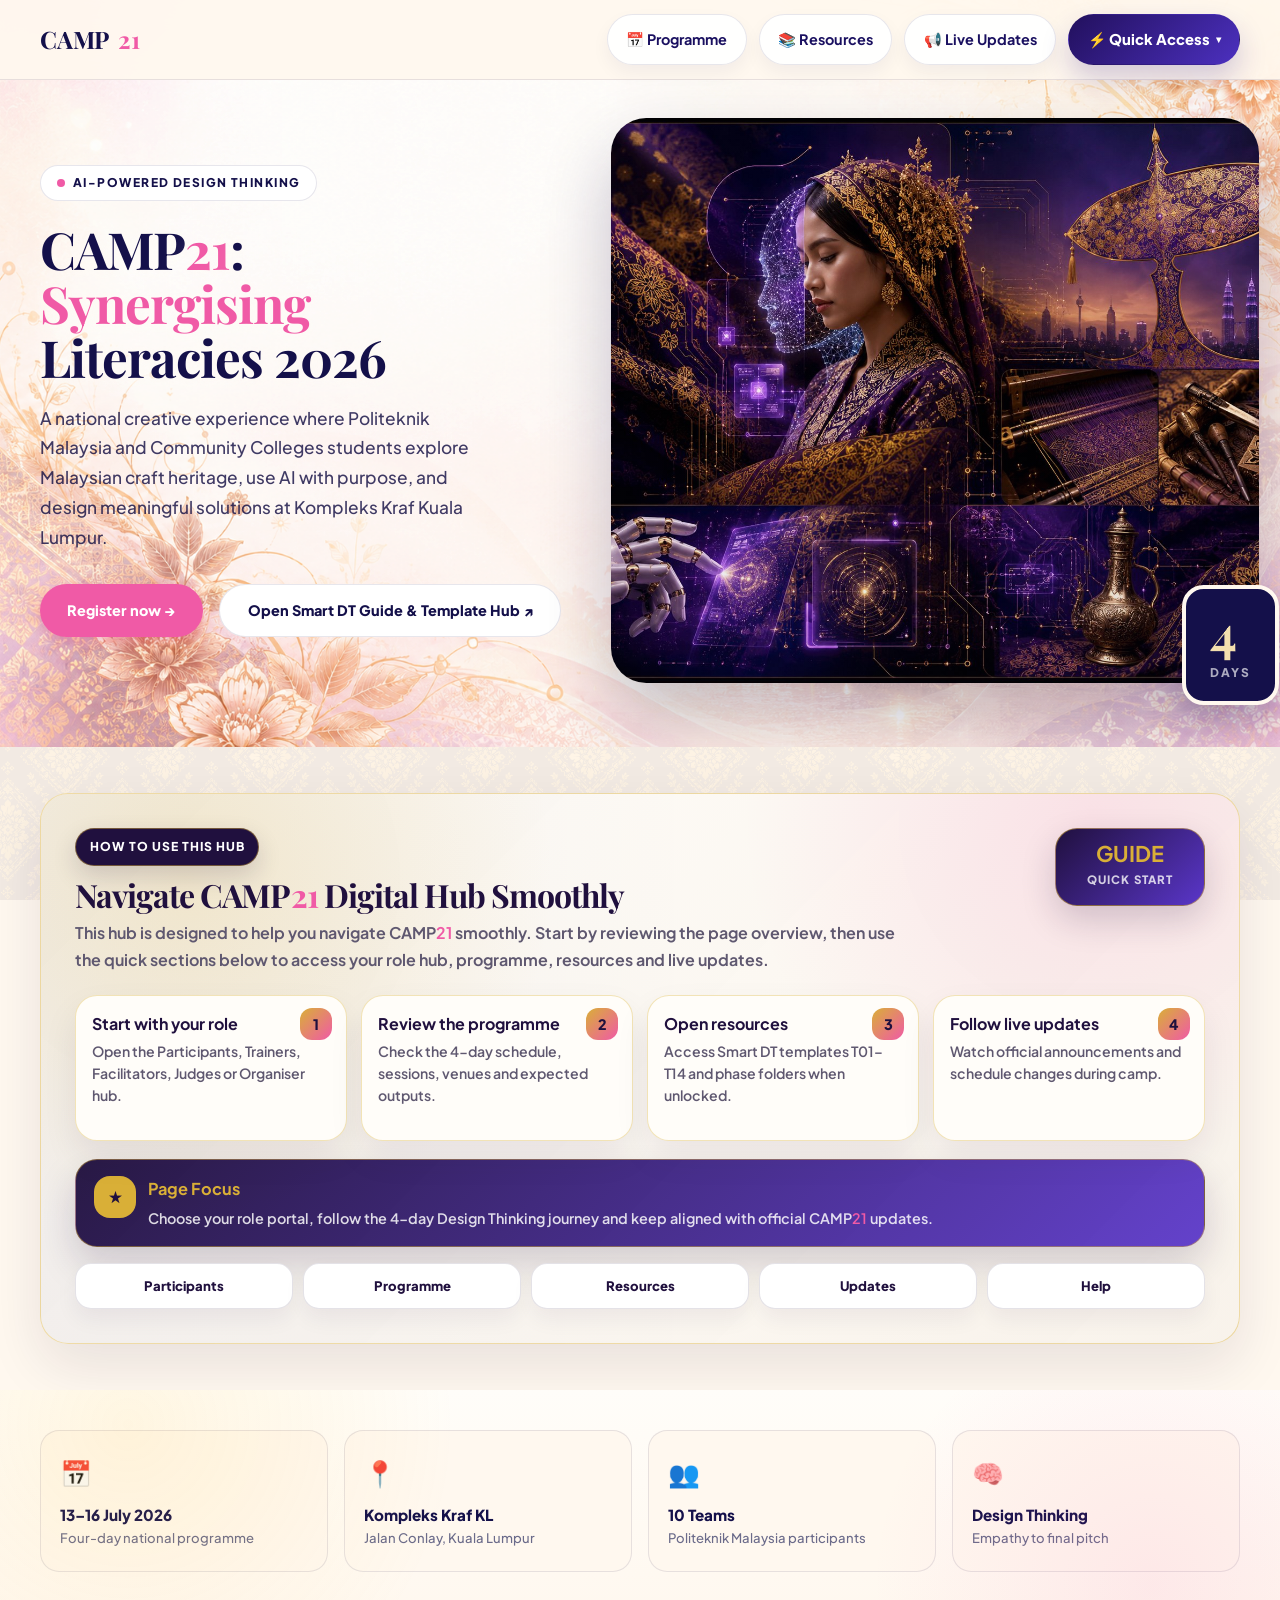
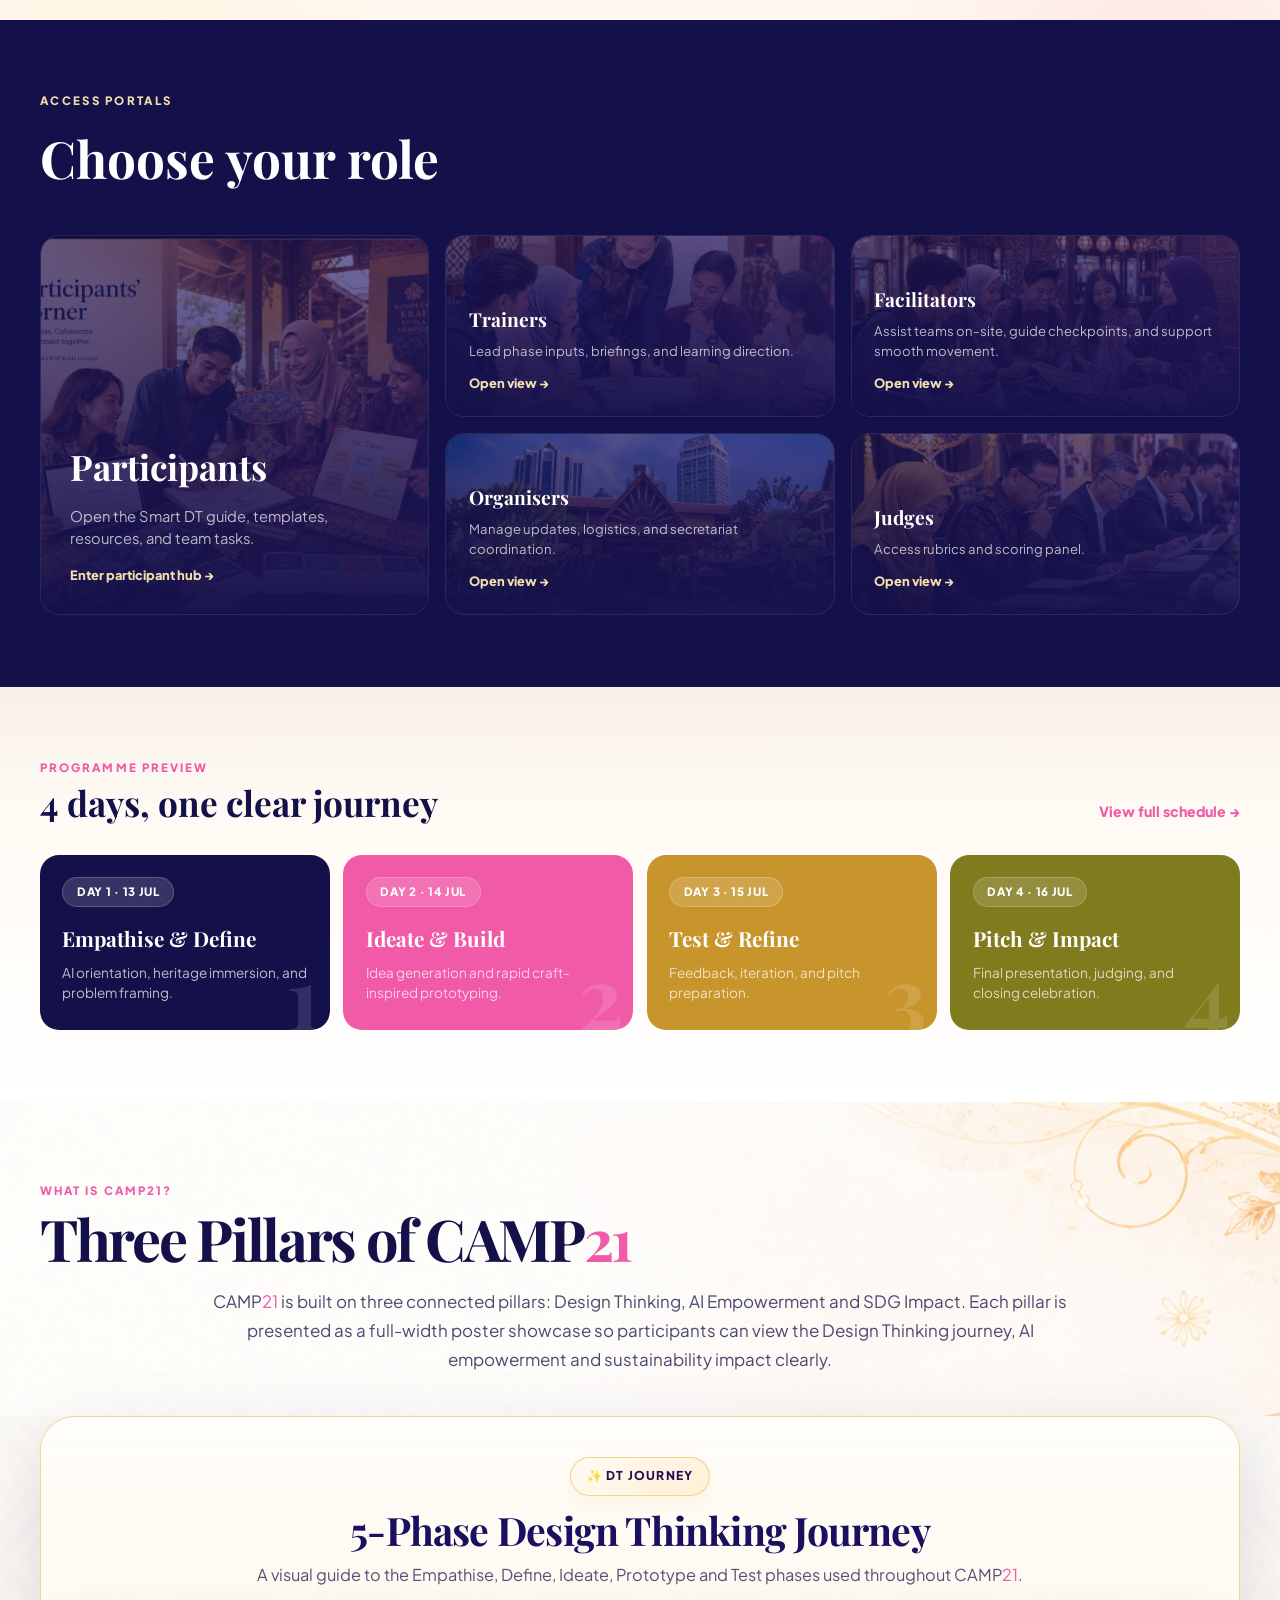
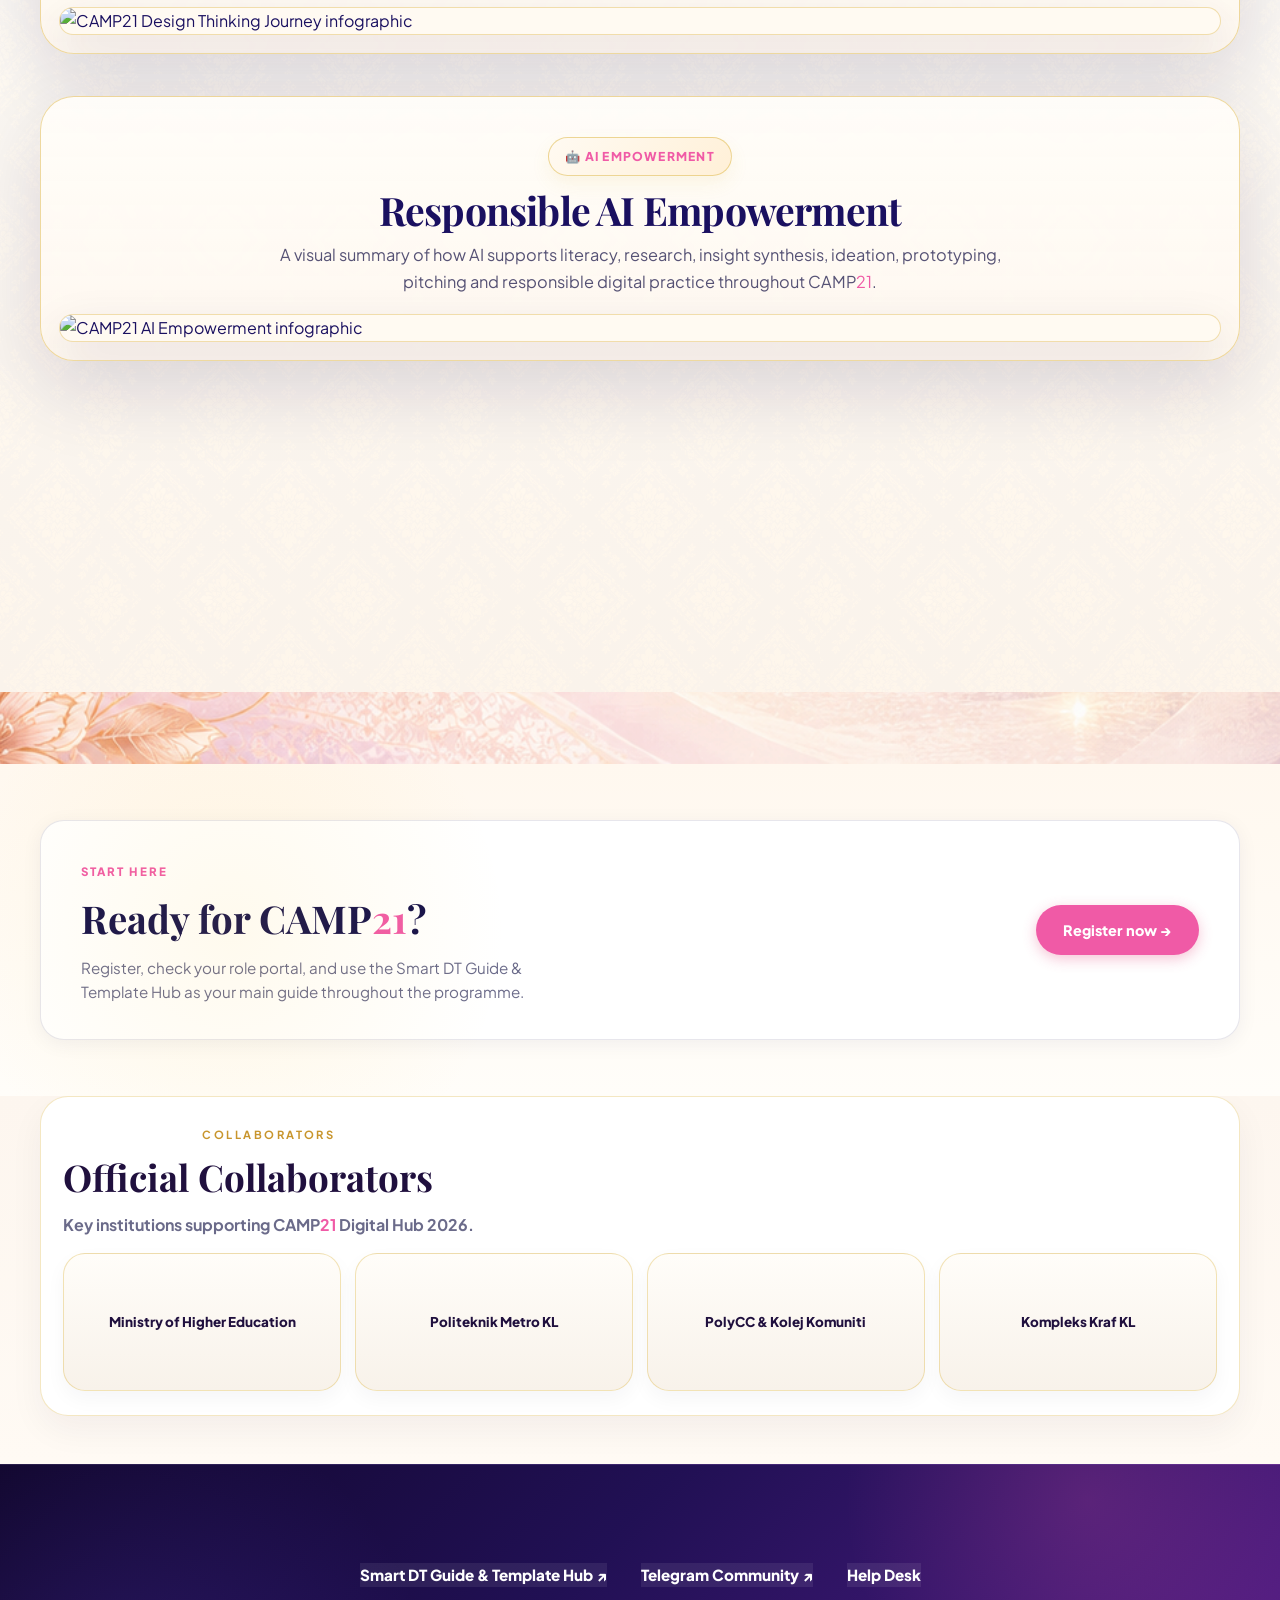
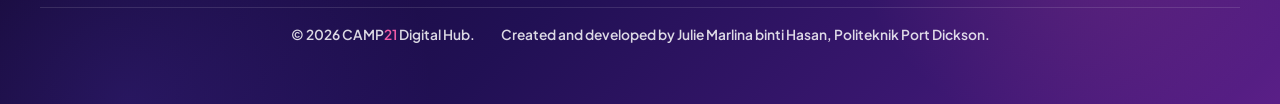
==== index.html @ a57bdff7 "Refine heading type scale sitewide, single Quick Start guide per page, homepage back on Playfair - R" ====
<!DOCTYPE html>
<html lang="en">
<head>
  <meta charset="UTF-8">
  <meta name="viewport" content="width=device-width, initial-scale=1.0">
  <title>CAMP21: Synergising Literacies 2026</title>
  <link rel="preconnect" href="https://fonts.googleapis.com">
  <link rel="preconnect" href="https://fonts.gstatic.com" crossorigin>
  <link href="https://fonts.googleapis.com/css2?family=Playfair+Display:ital,wght@0,600;0,700;1,600&family=Plus+Jakarta+Sans:wght@400;500;700;800;900&display=swap" rel="stylesheet">

  <style>
    :root {
      --navy:   #14104a;
      --rose:   #F05AA6;
      --gold:   #c8952c;
      --cream:  #fff8ef;
      --ink:    #1a1060;
      --muted:  #6b6b8a;
      --border: rgba(20,16,74,0.10);
      --font-sans: 'Plus Jakarta Sans', sans-serif;
      --font-serif: 'Playfair Display', serif;
      --ease: cubic-bezier(0.16,1,0.3,1);
    }
    *, *::before, *::after { box-sizing: border-box; margin: 0; padding: 0; }
    html { scroll-behavior: smooth; }
    body { font-family: var(--font-sans); background: var(--cream); color: var(--ink); line-height: 1.6; overflow-x: hidden; }
    a { text-decoration: none; color: inherit; }
    ul { list-style: none; }
    .wide { width: min(100% - 48px, 1200px); margin-inline: auto; }
    section[id] { scroll-margin-top: 80px; }

    .reveal { opacity: 0; transform: translateY(28px); transition: opacity 0.55s var(--ease), transform 0.55s var(--ease); }
    .reveal.active { opacity: 1; transform: none; }
    @media (prefers-reduced-motion: reduce) { .reveal { opacity: 1; transform: none; } }

    /* ── HEADER ── */
    header {
      position: fixed; inset: 0 0 auto; z-index: 100;
      background: rgba(255,248,239,0.94); backdrop-filter: blur(12px);
      border-bottom: 1px solid var(--border); padding: 0.85rem 0;
    }
    .nav-wrap { display: flex; align-items: center; justify-content: space-between; gap: 1rem; }
    .brand { text-decoration: none; display: flex; align-items: center; gap: 0.55rem; font-family: var(--font-serif); font-weight: 700; font-size: 1.5rem; color: var(--navy); letter-spacing: -0.01em; }
    .brand-icon { width: 46px; height: 46px; border-radius: 50%; object-fit: contain; }
    .brand span { color: var(--rose); }
    .nav-links { display: flex !important; gap: 12px; align-items: center; flex-wrap: wrap; }
    .nav-links a { font-weight: 700; font-size: 0.9rem; color: var(--ink); transition: color 0.25s; }
    .nav-links a:hover { color: var(--rose); }
    .btn-nav { background: var(--rose); color: #fff !important; padding: 0.65rem 1.3rem; border-radius: 999px; font-weight: 900; font-size: 0.88rem; display: inline-flex; align-items: center; gap: 0.3rem; transition: background 0.25s, transform 0.25s; }
    .btn-nav:hover { background: #c4205a; color: #fff !important; transform: translateY(-1px); }
    .menu-btn { display: none; background: none; border: none; cursor: pointer; color: var(--navy); font-size: 1.5rem; }
    .qa-home summary::-webkit-details-marker{display:none}
    .qa-home[open] .qa-h-chev{transform:rotate(180deg)}
    .qa-h-drop a:hover{background:rgba(226,60,116,.06);color:var(--rose)}

    /* ── HERO ── */
    .hero { padding: 8rem 0 4.5rem; position: relative; overflow: hidden; }
    .hero-heritage-bg {
      position: absolute; inset: 0; z-index: 0;
      background-image: url('assets/decors/hero-golden-heritage-bg.png');
      background-size: cover;
      background-position: center;
      opacity: 0.5;
    }
    .hero-bg {
      position: absolute; inset: 0; z-index: 1;
      background: linear-gradient(90deg, rgba(255,248,239,0.97) 0%, rgba(255,248,239,0.90) 50%, rgba(255,248,239,0.70) 100%);
    }
    .hero-grid { display: grid; grid-template-columns: 1fr 1fr; gap: 3.5rem; align-items: center; position: relative; z-index: 1; }
    .hero-badge { display: inline-flex; align-items: center; gap: 0.5rem; background: #fff; border: 1px solid var(--border); border-radius: 999px; padding: 0.45rem 1rem; font-size: 0.75rem; font-weight: 900; letter-spacing: 0.12em; text-transform: uppercase; color: var(--navy); margin-bottom: 1.4rem; }
    .hero-badge-dot { width: 8px; height: 8px; border-radius: 50%; background: var(--rose); flex-shrink: 0; }
    .hero h1 { font-family: var(--font-serif); font-size: clamp(2.8rem, 5.5vw, 5rem); font-weight: 700; line-height: 0.95; letter-spacing: -0.01em; color: var(--navy); margin-bottom: 1.2rem; }
    .hero h1 em { color: var(--rose); font-style: normal; display: block; }
    .hero-desc { font-size: 1.05rem; font-weight: 500; color: var(--muted); max-width: 44ch; margin-bottom: 2rem; line-height: 1.65; }
    .hero-actions { display: flex; flex-wrap: wrap; gap: 0.8rem; }
    .btn-primary { background: var(--rose); color: #fff; padding: 0.85rem 1.7rem; border-radius: 999px; font-weight: 900; font-size: 0.9rem; display: inline-flex; align-items: center; gap: 0.4rem; transition: background 0.25s, box-shadow 0.25s; box-shadow: 0 4px 14px rgba(226,60,116,0.30); }
    .btn-primary:hover { background: #c4205a; }
    .btn-outline { background: #fff; color: var(--navy); border: 1.5px solid var(--border); padding: 0.85rem 1.7rem; border-radius: 999px; font-weight: 800; font-size: 0.9rem; display: inline-flex; align-items: center; gap: 0.4rem; transition: border-color 0.25s; }
    .btn-outline:hover { border-color: var(--navy); }
    .hero-visual { position: relative; }
    .hero-img-wrap { border-radius: 2rem; overflow: hidden; box-shadow: 0 28px 60px rgba(20,16,74,0.18); aspect-ratio: 4/3.2; border: 1px solid rgba(255,255,255,0.5); }
    .hero-img-wrap img { width: 100%; height: 100%; object-fit: cover; display: block; }
    .hero-img-slot { width: 100%; height: 100%; background: linear-gradient(135deg, var(--navy) 0%, #5a36c9 55%, var(--rose) 110%); display: grid; place-items: center; }
    .hero-img-slot span { color: rgba(255,255,255,0.4); font-size: 0.75rem; font-weight: 700; text-align: center; padding: 1rem; }
    .hero-days-badge { position: absolute; right: -1rem; bottom: -1rem; background: var(--navy); color: #fff; border: 4px solid var(--cream); border-radius: 1.2rem; padding: 1rem 1.4rem; box-shadow: 0 8px 24px rgba(20,16,74,0.22); }
    .hero-days-badge strong { font-family: var(--font-serif); font-size: 4.5rem; line-height: 1; color: #f3dfae; display: block; }
    .hero-days-badge small { font-size: 0.75rem; font-weight: 900; letter-spacing: 0.18em; text-transform: uppercase; color: rgba(255,255,255,0.65); }


    /* ── HEADER PILLS / HOME QUICK START / GRADIENT FOOTER ── */
    .nav-pill-holder{display:flex;align-items:center;gap:.75rem;flex-wrap:wrap;justify-content:flex-end}
    .nav-pill-link,.qa-pill-home{display:inline-flex;align-items:center;gap:.45rem;padding:.82rem 1.15rem;border-radius:999px;background:rgba(255,255,255,.96);border:1px solid var(--border);box-shadow:0 8px 18px rgba(20,16,74,.05);font-size:.92rem;font-weight:900;color:var(--navy);transition:.22s ease}
    .nav-pill-link:hover,.qa-pill-home:hover{transform:translateY(-1px);border-color:rgba(79,59,171,.28);box-shadow:0 12px 24px rgba(20,16,74,.08)}
    .qa-pill-home{background:linear-gradient(135deg,#22105d,#4c30bf);color:#fff;border-color:transparent;box-shadow:0 14px 28px rgba(55,38,140,.22)}
    .qa-home[open] .qa-h-chev{transform:rotate(180deg)}
    @media(max-width:980px){.nav-pill-holder{justify-content:flex-start}}

    .home-quickstart{padding:1.1rem 0 3.6rem;background:linear-gradient(180deg,#fffdf9 0%,#fdf6ef 100%);position:relative}
    .home-quickstart::before{content:'';position:absolute;inset:0;background:radial-gradient(circle at 10% 10%,rgba(240,90,166,.08),transparent 26%),radial-gradient(circle at 90% 0%,rgba(217,175,55,.10),transparent 24%);pointer-events:none}
    .quickstart-panel{position:relative;z-index:1;background:linear-gradient(135deg,rgba(255,253,249,.98),rgba(248,242,234,.95));border:1px solid rgba(217,175,55,.34);border-radius:34px;padding:1.7rem 1.7rem 1.5rem;box-shadow:0 18px 40px rgba(32,16,62,.07)}
    .quickstart-head{display:flex;justify-content:space-between;gap:1.4rem;align-items:flex-start;margin-bottom:1.35rem}
    .quickstart-kicker{display:inline-flex;align-items:center;border-radius:999px;background:#20103E;color:#fff;padding:.7rem 1.05rem;font-size:.82rem;font-weight:900;letter-spacing:.08em;text-transform:uppercase;box-shadow:0 10px 22px rgba(32,16,62,.15)}
    .quickstart-head h2{margin:.9rem 0 .55rem;font-family:var(--font-serif);font-size:clamp(2.15rem,4vw,3.2rem);line-height:.95;letter-spacing:-.03em;color:#20103E}
    .quickstart-head p{margin:0;max-width:760px;color:var(--muted);font-size:1rem;line-height:1.65;font-weight:700}
    .quickstart-badge{min-width:170px;border-radius:28px;background:linear-gradient(135deg,#2c1368,#5b3dd9);padding:1rem 1.25rem;color:#fff;box-shadow:0 16px 32px rgba(67,49,173,.20)}
    .quickstart-badge strong{display:block;font-size:1.7rem;line-height:1;color:#f3c940;font-weight:900}
    .quickstart-badge span{display:block;margin-top:.35rem;font-size:.86rem;font-weight:900;letter-spacing:.08em;text-transform:uppercase;color:rgba(255,255,255,.9)}
    .quickstart-grid{display:grid;grid-template-columns:repeat(4,minmax(0,1fr));gap:16px;margin-top:.6rem}
    .quickstart-card{position:relative;background:#fff;border:1px solid rgba(217,175,55,.35);border-radius:24px;padding:1.2rem 1.15rem 1.15rem;min-height:160px;box-shadow:0 10px 22px rgba(32,16,62,.05)}
    .quickstart-card h3{margin:0 0 .55rem;font-size:1rem;font-weight:900;color:#20103E;padding-right:46px}
    .quickstart-card p{margin:0;color:#6f6780;font-size:.96rem;font-weight:700;line-height:1.6}
    .quickstart-num{position:absolute;right:16px;top:14px;width:38px;height:38px;border-radius:14px;display:grid;place-items:center;background:linear-gradient(135deg,#E7BC46,#F05AA6);color:#20103E;font-size:1.08rem;font-weight:900}
    .quickstart-focus{margin-top:16px;border-radius:28px;background:linear-gradient(90deg,#291257 0%,#4a2db2 55%,#6a47e8 100%);padding:1.1rem 1.25rem;display:flex;align-items:center;gap:14px;color:#fff;box-shadow:0 16px 34px rgba(53,37,143,.18)}
    .quickstart-focus-icon{width:48px;height:48px;border-radius:16px;display:grid;place-items:center;background:#E4B93E;color:#20103E;font-size:1.35rem;flex-shrink:0}
    .quickstart-focus h3{margin:0 0 .2rem;color:#ffd765;font-size:1.02rem;font-weight:900}
    .quickstart-focus p{margin:0;color:rgba(255,255,255,.94);font-size:1rem;font-weight:800;line-height:1.5}
    .collab-section{padding:0 0 3rem;background:linear-gradient(180deg,#fdf6ef 0%,#fffaf4 100%)}
    .collab-wrap{border:1px solid rgba(217,175,55,.30);border-radius:28px;background:#fff;box-shadow:0 14px 34px rgba(32,16,62,.05);padding:1.5rem 1.4rem}
    .collab-head{display:flex;align-items:flex-end;justify-content:space-between;gap:1rem;flex-wrap:wrap;margin-bottom:1rem}
    .collab-head h2{margin:0;font-family:var(--font-serif);font-size:clamp(1.6rem,3vw,2.3rem);color:#20103E}
    .collab-head p{margin:.3rem 0 0;color:var(--muted);font-weight:700}
    .collab-grid{display:grid;grid-template-columns:repeat(4,minmax(0,1fr));gap:14px}
    .collab-card{display:flex;flex-direction:column;align-items:center;justify-content:center;text-align:center;min-height:138px;border-radius:22px;background:linear-gradient(180deg,#fffdf9,#f8f2ea);border:1px solid rgba(217,175,55,.34);padding:1rem;box-shadow:0 8px 20px rgba(32,16,62,.04)}
    .collab-card img{max-width:120px;max-height:48px;width:auto;height:auto;object-fit:contain;margin-bottom:.7rem}
    .collab-card span{font-size:.84rem;font-weight:800;color:#20103E;line-height:1.35}
    .camp-footer{position:relative;overflow:hidden;background:linear-gradient(135deg,#11072d 0%,#211054 45%,#3a1770 75%,#5a1f87 100%) !important;color:#fff !important}
    .camp-footer::before{content:'';position:absolute;inset:0;background:radial-gradient(circle at 85% 15%,rgba(240,90,166,.18),transparent 22%),radial-gradient(circle at 10% 100%,rgba(106,71,232,.18),transparent 26%);pointer-events:none}
    .camp-footer .footer-grid,.camp-footer .footer-bottom,.camp-footer .footer-inner,.camp-footer .footer-shell,.camp-footer .footer-min-bottom{position:relative;z-index:1}
    .camp-footer .footer-brand-line{color:#fff}
    .camp-footer .footer-brand-line span,.camp-footer .footer-brand span{color:#F05AA6 !important}
    .camp-footer .footer-brand-block p,.camp-footer .footer-col p,.camp-footer .footer-col a,.camp-footer .footer-min-bottom,.camp-footer .footer-min-bottom span{color:rgba(255,255,255,.84) !important}
    .camp-footer .footer-col h4{color:#f2cb57 !important}
    .camp-footer .footer-min-links a{background:rgba(255,255,255,.08);color:#fff;border-color:rgba(255,255,255,.14);box-shadow:none}
    .camp-footer .footer-min-links a:hover{background:rgba(255,255,255,.14);border-color:rgba(240,90,166,.42);color:#fff}
    @media(max-width:1100px){.quickstart-grid{grid-template-columns:repeat(2,minmax(0,1fr))}.collab-grid{grid-template-columns:repeat(2,minmax(0,1fr))}}
    @media(max-width:760px){.quickstart-head{flex-direction:column}.quickstart-badge{width:100%;max-width:220px}.quickstart-focus{align-items:flex-start}.quickstart-focus-icon{margin-top:2px}}
    @media(max-width:560px){.quickstart-grid,.collab-grid{grid-template-columns:1fr}.quickstart-panel{padding:1.25rem}.quickstart-focus{flex-direction:column;align-items:flex-start}}

    /* ── QUICK FACTS ── */
    .quick-facts { padding: 2.5rem 0 3rem; background: #fff; }
    .facts-grid { display: grid; grid-template-columns: repeat(4, 1fr); gap: 1rem; }
    .fact-card { background: var(--cream); border: 1px solid var(--border); border-radius: 1.2rem; padding: 1.4rem 1.2rem; display: flex; flex-direction: column; gap: 0.2rem; }
    .fact-icon { font-size: 1.6rem; margin-bottom: 0.5rem; }
    .fact-label { font-weight: 800; font-size: 0.95rem; color: var(--navy); line-height: 1.25; }
    .fact-sub { font-size: 0.82rem; color: var(--muted); font-weight: 500; }

    /* ── PORTALS ── */
    .portals { padding: 4.5rem 0; background: var(--navy); position: relative; overflow: hidden; }
    .portals-eyebrow { font-size: 0.72rem; font-weight: 900; letter-spacing: 0.2em; text-transform: uppercase; color: #f3dfae; margin-bottom: 0.5rem; }
    .portals-title { font-family: var(--font-serif); font-size: clamp(2rem, 4vw, 3.2rem); font-weight: 700; color: #fff; margin-bottom: 2.2rem; }
    .portals-grid { display: grid; grid-template-columns: 1fr 1fr 1fr; grid-template-rows: 1fr 1fr; gap: 1rem; }
    .portal-featured { grid-row: 1 / 3; position: relative; border-radius: 1.2rem; overflow: hidden; border: 1px solid rgba(255,255,255,0.1); min-height: 380px; display: flex; flex-direction: column; justify-content: flex-end; transition: transform 0.3s var(--ease); }
    .portal-featured:hover { transform: translateY(-4px); }
    .portal-card { position: relative; border-radius: 1.2rem; overflow: hidden; border: 1px solid rgba(255,255,255,0.1); min-height: 175px; display: flex; flex-direction: column; justify-content: flex-end; transition: transform 0.3s var(--ease); }
    .portal-card:hover { transform: translateY(-3px); }
    .portal-bg { position: absolute; inset: 0; background: linear-gradient(135deg, #1a1060 0%, #3b2a8a 100%); }
    .portal-bg img { position: absolute; inset: 0; width: 100%; height: 100%; object-fit: cover; opacity: 0.4; }
    .portal-overlay { position: absolute; inset: 0; background: linear-gradient(to top, rgba(20,16,74,0.95) 0%, rgba(20,16,74,0.6) 50%, rgba(20,16,74,0.2) 100%); }
    .portal-featured .portal-overlay { background: linear-gradient(to top, rgba(20,16,74,0.95) 0%, rgba(20,16,74,0.35) 60%, rgba(20,16,74,0.1) 100%); }
    .portal-body { position: relative; z-index: 2; padding: 1.4rem; }
    .portal-featured .portal-body { padding: 1.8rem; }
    .portal-title { font-family: var(--font-serif); font-size: 1.5rem; font-weight: 700; color: #fff; margin-bottom: 0.4rem; }
    .portal-featured .portal-title { font-size: 2.2rem; margin-bottom: 0.6rem; }
    .portal-desc { font-size: 0.82rem; color: rgba(255,255,255,0.7); line-height: 1.5; margin-bottom: 0.8rem; }
    .portal-featured .portal-desc { font-size: 0.92rem; margin-bottom: 1rem; }
    .portal-cta { font-size: 0.8rem; font-weight: 900; color: #f3dfae; }

    /* ── PROGRAMME ── */
    .programme { padding: 4.5rem 0; background: linear-gradient(to bottom, var(--cream), #fff); }
    .section-header { display: flex; align-items: flex-end; justify-content: space-between; gap: 1rem; margin-bottom: 2rem; flex-wrap: wrap; }
    .section-eyebrow { font-size: 0.72rem; font-weight: 900; letter-spacing: 0.18em; text-transform: uppercase; color: var(--rose); margin-bottom: 0.4rem; }
    .section-title { font-family: var(--font-serif); font-size: clamp(2rem, 4vw, 3rem); font-weight: 700; color: var(--navy); }
    .section-link { font-weight: 900; font-size: 0.88rem; color: var(--rose); white-space: nowrap; display: inline-flex; align-items: center; gap: 0.3rem; transition: opacity 0.2s; }
    .section-link:hover { opacity: 0.7; }
    .days-grid { display: grid; grid-template-columns: repeat(4,1fr); gap: 0.85rem; }
    .day-card { border-radius: 1.2rem; padding: 1.4rem; min-height: 175px; position: relative; overflow: hidden; color: #fff; display: flex; flex-direction: column; }
    .day-card .day-num-bg { position: absolute; right: 0.6rem; bottom: -0.1em; font-family: var(--font-serif); font-size: 5.5rem; font-weight: 700; color: rgba(255,255,255,0.13); line-height: 1; pointer-events: none; user-select: none; }
    .day-badge-pill { display: inline-flex; background: rgba(255,255,255,0.15); border: 1px solid rgba(255,255,255,0.2); border-radius: 999px; padding: 0.3rem 0.85rem; font-size: 0.72rem; font-weight: 900; letter-spacing: 0.06em; text-transform: uppercase; margin-bottom: 0.9rem; align-self: flex-start; }
    .day-card h3 { font-family: var(--font-serif); font-size: 1.3rem; font-weight: 700; margin-bottom: 0.5rem; position: relative; z-index: 1; }
    .day-card p { font-size: 0.85rem; color: rgba(255,255,255,0.72); line-height: 1.5; position: relative; z-index: 1; }
    .dc-1 { background: var(--navy); }
    .dc-2 { background: var(--rose); }
    .dc-3 { background: var(--gold); }
    .dc-4 { background: #807b1d; }

    /* ── FRAMEWORK ── */
    .framework { padding: 4rem 0 1.5rem; background: #fff; }
    .fw-grid { display: grid; grid-template-columns: repeat(3,1fr); gap: 1.2rem; }
    .fw-card { background: var(--cream); border: 1px solid var(--border); border-radius: 1.2rem; padding: 2rem 1.8rem; position: relative; overflow: hidden; transition: transform 0.3s var(--ease), box-shadow 0.3s; }
    .fw-card::before { content: ""; position: absolute; top: 0; left: 0; right: 0; height: 4px; background: var(--accent, var(--navy)); }
    .fw-card:hover { transform: translateY(-5px); box-shadow: 0 18px 40px rgba(20,16,74,0.10); }
    .fw-icon { font-size: 1.8rem; margin-bottom: 1rem; }
    .fw-card h3 { font-family: var(--font-serif); font-size: 1.4rem; font-weight: 700; color: var(--navy); margin-bottom: 0.6rem; }
    .fw-card p { font-size: 0.94rem; color: var(--muted); line-height: 1.6; }
    .fw-tags { display: flex; gap: 0.4rem; flex-wrap: wrap; margin-top: 0.9rem; }
    .fw-tag { font-size: 0.7rem; font-weight: 800; letter-spacing: 0.04em; color: var(--accent, var(--navy)); background: rgba(20,16,74,0.08); padding: 0.28rem 0.65rem; border-radius: 999px; }

    /* ── CTA STRIP ── */
    .cta-strip { padding: 3.5rem 0; background: var(--cream); }
    .cta-box { background: #fff; border: 1px solid var(--border); border-radius: 1.5rem; padding: 2.2rem 2.5rem; display: flex; align-items: center; justify-content: space-between; gap: 2rem; flex-wrap: wrap; box-shadow: 0 4px 20px rgba(20,16,74,0.06); }
    .cta-box-left .cta-eyebrow { font-size: 0.72rem; font-weight: 900; letter-spacing: 0.18em; text-transform: uppercase; color: var(--rose); margin-bottom: 0.4rem; }
    .cta-box-left h2 { font-family: var(--font-serif); font-size: clamp(1.8rem, 3vw, 2.4rem); font-weight: 700; color: var(--navy); }
    .cta-box-left p { color: var(--muted); font-size: 0.95rem; margin-top: 0.4rem; max-width: 46ch; }

    /* ── LOGOS ── */
    .logos { padding: 4rem 0; background: var(--navy); }
    .logos-eyebrow { text-align: center; font-size: 0.7rem; font-weight: 900; letter-spacing: 0.22em; text-transform: uppercase; color: rgba(255,255,255,0.45); margin-bottom: 2.5rem; }
    .logos-grid { display: grid; grid-template-columns: repeat(4,1fr); gap: 1.2rem; }
    .logo-tile { background: #fff; border-radius: 1rem; padding: 1.2rem; display: flex; flex-direction: column; align-items: center; gap: 0.8rem; aspect-ratio: 1/1; justify-content: center; max-width: 170px; margin: 0 auto; }
    .logo-tile img { max-height: 80%; max-width: 88%; width: 100%; height: auto; object-fit: contain; }
    .logo-tile span { font-size: 0.72rem; font-weight: 700; color: rgba(255,255,255,0.55); text-align: center; line-height: 1.35; }
    .logo-label { font-size: 0.72rem; font-weight: 600; color: rgba(255,255,255,0.6); text-align: center; line-height: 1.35; margin: 0.5rem auto 0; max-width: 170px; width: 100%; display: block; }

    /* ── 3 PILLARS ── */
    .pillars-section { padding: 0 0 1rem; max-width: 100%; }
    .pillars-grid { display: grid; grid-template-columns: repeat(3,1fr); gap: 1.25rem; align-items: start; }
    @media (max-width: 768px) { .pillars-grid { grid-template-columns: 1fr; } }
    /* Per-card solid colors */
    .pillar-card { border-radius: 20px; padding: 1.8rem 1.6rem; display: flex; flex-direction: column; gap: 0; }
    .pillar-card-dt  { background: var(--navy); }
    .pillar-card-ai  { background: var(--rose); }
    .pillar-card-sdg { background: var(--gold); }
    .pillar-tag { display: inline-block; font-size: 11px; font-weight: 800; letter-spacing: 0.1em; text-transform: uppercase; margin-bottom: 0.9rem; background: rgba(255,255,255,0.18); color: #fff !important; padding: 0.35rem 1rem; border-radius: 999px; border: 1px solid rgba(255,255,255,0.25); }
    .pillar-title { font-family: var(--font-serif); font-size: 20px; font-weight: 600; color: #fff; margin: 0 0 0.5rem; line-height: 1.3; }
    .pillar-desc { font-size: 13px; color: rgba(255,255,255,0.65); line-height: 1.75; margin: 0 0 1.25rem; }
    /* DT flow */
    .dt-flow { display: flex; flex-direction: column; gap: 0; }
    .dt-phase { display: flex; align-items: flex-start; gap: 10px; }
    .dt-dot { width: 30px; height: 30px; border-radius: 50%; background: rgba(255,255,255,0.12); display: flex; align-items: center; justify-content: center; font-size: 10px; font-weight: 700; flex-shrink: 0; color: #fff; border: 1px solid rgba(255,255,255,0.2); }
    .dt-info { display: flex; flex-direction: column; padding-top: 4px; padding-bottom: 2px; }
    .dt-phase-name { font-size: 12.5px; font-weight: 700; line-height: 1.2; color: #fff; }
    .dt-phase-sub { font-size: 11px; color: rgba(255,255,255,0.5); margin-top: 2px; line-height: 1.4; }
    .dt-arrow { font-size: 11px; color: rgba(255,255,255,0.25); margin-left: 13px; line-height: 1; padding: 2px 0; }
    /* AI chips */
    .ai-chips { display: flex; flex-direction: column; gap: 6px; margin-bottom: 0.85rem; }
    .ai-chip { background: rgba(255,255,255,0.08); border: 1px solid rgba(255,255,255,0.14); border-radius: 10px; padding: 8px 12px; display: flex; flex-direction: column; gap: 2px; }
    .ai-chip-day { font-size: 10px; font-weight: 800; text-transform: uppercase; letter-spacing: 0.1em; color: #f3dfae; }
    .ai-chip-label { font-size: 12px; font-weight: 700; color: #fff; }
    .ai-chip-sub { font-size: 11px; color: rgba(255,255,255,0.5); line-height: 1.4; }
    /* SDG 2-column grid */
    .sdg-rows { display: grid; grid-template-columns: 1fr 1fr; gap: 7px; }
    .sdg-row { display: flex; align-items: center; gap: 8px; background: rgba(255,255,255,0.12); border: 1px solid rgba(255,255,255,0.18); border-radius: 10px; padding: 7px 9px; }
    .sdg-badge { width: 36px; height: 36px; border-radius: 6px; display: flex; align-items: center; justify-content: center; flex-shrink: 0; }
    .sdg-badge-num { font-size: 14px; font-weight: 900; color: #fff; line-height: 1; }
    .sdg-row-text { display: flex; flex-direction: column; gap: 1px; min-width: 0; }
    .sdg-row-emoji { font-size: 12px; line-height: 1; }
    .sdg-row-name { font-size: 11px; font-weight: 700; color: #fff; line-height: 1.2; white-space: nowrap; overflow: hidden; text-overflow: ellipsis; }
    .sdg-row-sub { font-size: 10px; color: rgba(255,255,255,0.55); white-space: nowrap; overflow: hidden; text-overflow: ellipsis; }

    /* ── FOOTER ── */
    footer { background: var(--navy); color: #fff; padding: 3.5rem 0 2rem; border-top: 1px solid rgba(255,255,255,0.08); }
    .footer-grid { display: grid; grid-template-columns: 1.5fr 1fr 1fr 1.2fr; gap: 2.4rem; margin-bottom: 2.8rem; }
    .footer-brand .brand { text-decoration: none; display: flex; align-items: center; gap: 0.5rem; font-family: var(--font-serif); font-size: 1.5rem; font-weight: 700; color: #fff; margin-bottom: 0.8rem; }
    .footer-brand .brand span { color: var(--rose); }
    .footer-brand p { color: rgba(255,248,239,0.6); font-size: 0.9rem; line-height: 1.55; max-width: 240px; }
    .footer-col h4 { color: var(--gold); font-size: 0.75rem; font-weight: 900; letter-spacing: 0.16em; text-transform: uppercase; margin-bottom: 1.1rem; }
    .footer-col ul { display: flex; flex-direction: column; gap: 0.6rem; }
    .footer-col a, .footer-col p { color: rgba(255,248,239,0.65); font-size: 0.9rem; transition: color 0.2s; }
    .footer-col a:hover { color: var(--rose); }
    .footer-bottom { border-top: 1px solid rgba(255,255,255,0.1); padding-top: 1.5rem; display: flex; justify-content: space-between; align-items: center; gap: 1rem; flex-wrap: wrap; }
    .footer-bottom .copy { color: rgba(255,248,239,0.4); font-size: 0.82rem; }
    .footer-bottom .dates { color: rgba(179,157,219,0.9); font-weight: 700; font-size: 0.82rem; }

    /* ── RESPONSIVE ── */
    @media (max-width: 1024px) {
      .hero-grid { grid-template-columns: 1fr; }
      .facts-grid { grid-template-columns: repeat(2,1fr); }
      .portals-grid { grid-template-columns: 1fr 1fr; }
      .portal-featured { grid-row: auto; }
      .days-grid { grid-template-columns: repeat(2,1fr); }
      .fw-grid { grid-template-columns: 1fr; }
      .logos-grid { grid-template-columns: repeat(2,1fr); }
      .footer-grid { grid-template-columns: repeat(2,1fr); }
    }
    @media (max-width: 768px) {
      .nav-links { display: flex; flex-wrap: wrap; }
      .menu-btn { display: none; }
      .qa-home{width:100%}.qa-h-drop{left:0!important;right:0!important;min-width:auto!important}
      .hero { padding: 6.5rem 0 3rem; }
      .portals-grid { grid-template-columns: 1fr; }
      .days-grid { grid-template-columns: 1fr; }
      .cta-box { flex-direction: column; align-items: flex-start; }
      .logos-grid { grid-template-columns: repeat(2,1fr); }
      .footer-grid { grid-template-columns: 1fr; }
      .footer-bottom { flex-direction: column; align-items: flex-start; }
    }
  
/* Heritage Decor */
body::before{content:'';position:fixed;inset:0;z-index:-1;background:url('assets/decors/songket-pattern.png') repeat center/400px;opacity:.025;pointer-events:none}

@media(max-width:768px){body::before{background-size:250px}}
  

/* === CAMP21 VISUAL REFRESH: stronger hero visibility + cleaner section styling === */
.gold-divider{display:none !important}
.hero{position:relative;overflow:hidden}
.hero::after{display:none !important}
.quick-facts{position:relative;background:linear-gradient(180deg,#fffdf9 0%,#fff8ef 100%)!important}
.quick-facts::before{content:'';position:absolute;inset:0;background:radial-gradient(circle at 10% 15%,rgba(255,200,61,.12),transparent 28%),radial-gradient(circle at 90% 85%,rgba(240,90,166,.10),transparent 24%);pointer-events:none}
.programme{position:relative;background:linear-gradient(180deg,#fff8ef 0%,#ffffff 100%)!important}
.programme::before{content:'';position:absolute;inset:0;background:linear-gradient(180deg,rgba(20,16,74,.03),transparent 32%);pointer-events:none}
.framework{position:relative;background:linear-gradient(180deg,#ffffff 0%,#fff8ef 100%)!important}
.framework::before{content:'';position:absolute;inset:0;background:radial-gradient(circle at 82% 10%,rgba(33,212,194,.10),transparent 24%);pointer-events:none}
.cta-strip{position:relative;background:linear-gradient(180deg,#fff8ef 0%,#fffdf9 100%)!important}
.cta-strip::before{content:'';position:absolute;inset:0;background:radial-gradient(circle at 18% 50%,rgba(255,200,61,.09),transparent 26%);pointer-events:none}
.pillars-section{position:relative;padding-top:3rem!important;padding-bottom:3rem!important;background:linear-gradient(180deg,#fffdf9 0%,#fff8ef 100%)!important}
.pillars-section::before{content:'';position:absolute;inset:0;background:url('assets/decors/songket-pattern.png') center/360px repeat;opacity:.018;pointer-events:none}
.logos{position:relative;background:linear-gradient(180deg,#14104a 0%,#201058 100%)!important}
.logos::before{content:'';position:absolute;inset:0;background:radial-gradient(circle at 20% 18%,rgba(255,200,61,.12),transparent 18%),radial-gradient(circle at 84% 24%,rgba(240,90,166,.10),transparent 20%);pointer-events:none}
.logo-tile{border:0!important;box-shadow:0 18px 36px rgba(0,0,0,.18)!important}
.hero-visual,.hero-copy,.hero-grid,.hero > .wide,.hero > *{position:relative;z-index:1}
.hero-img-wrap{border:none!important;box-shadow:0 28px 60px rgba(20,16,74,.22)!important}


/* === CAMP21 BRAND ROSE ALIGNMENT ===
   Match header and footer CAMP 21 brand number with homepage rose.
   Bright pink variable remains for phase colours only. */
.topbar .brand span,
header .brand span,
.footer-brand span,
.footer-brand .brand span,
.camp-footer .brand span { color: #F05AA6 !important; }


/* === CAMP21 BATIK & PILLARS REFINEMENT === */
body::before{
  opacity:.06 !important;
  background-size:320px !important;
}
.framework{
  position:relative !important;
  isolation:isolate;
  background:linear-gradient(180deg,#fffdf9 0%,#fff6ea 100%) !important;
}
.framework::before{
  content:'' !important;
  position:absolute !important;
  inset:0 !important;
  background:url('assets/decors/songket-pattern.png') center/300px repeat !important;
  opacity:.07 !important;
  pointer-events:none !important;
  z-index:0 !important;
}
.framework > .wide,
.framework > .pillars-section{
  position:relative;
  z-index:1;
}
.pillars-section{
  padding:0 0 1.5rem !important;
}
.pillar-card{
  position:relative;
  overflow:hidden;
  box-shadow:0 18px 38px rgba(20,16,74,.14);
  border:1px solid rgba(255,255,255,.12);
}
.pillar-card::after{
  content:'';
  position:absolute;
  inset:auto -35px -35px auto;
  width:130px;
  height:130px;
  border-radius:50%;
  background:rgba(255,255,255,.08);
}
.pillar-head{
  display:flex;
  align-items:center;
  gap:12px;
  margin-bottom:.9rem;
}
.pillar-icon{
  width:44px;
  height:44px;
  border-radius:14px;
  display:flex;
  align-items:center;
  justify-content:center;
  background:rgba(255,255,255,.16);
  border:1px solid rgba(255,255,255,.24);
  color:#fff;
  font-size:1.25rem;
  box-shadow:0 10px 20px rgba(0,0,0,.10);
  flex-shrink:0;
}
.pillar-tag{
  margin-bottom:.35rem !important;
}
.pillar-title{
  margin:0 !important;
}
.pillar-desc{
  color:rgba(255,255,255,.84) !important;
  font-size:13px !important;
  line-height:1.65 !important;
  margin:0 0 1.1rem !important;
  max-width:34ch;
}
.sdg-row-sub{
  color:rgba(255,255,255,.72) !important;
}


/* === CAMP21 INFOGRAPHIC HOMEPAGE UPDATE === */
.framework{
  position:relative !important;
  background:linear-gradient(180deg,#fffdf9 0%,#fff6ea 100%) !important;
}
.framework::before{
  content:'' !important;
  position:absolute !important;
  inset:0 !important;
  background:url('assets/decors/songket-pattern.png') center/290px repeat !important;
  opacity:.08 !important;
  pointer-events:none !important;
}
.framework > .wide,
.framework > .pillars-section{
  position:relative;
  z-index:1;
}
.infographic-showcase{
  padding:0 0 1.5rem;
}
.infographic-intro{
  max-width:760px;
  margin:0 0 1.35rem;
  color:rgba(20,16,74,.72);
  line-height:1.7;
  font-size:.98rem;
}
.infographic-grid{
  display:grid;
  grid-template-columns:1fr;
  gap:1.5rem;
}
.infographic-card{scroll-margin-top:110px;}
.infographic-card{
  background:rgba(255,255,255,.86);
  border:1px solid rgba(217,175,55,.30);
  border-radius:26px;
  overflow:hidden;
  box-shadow:0 18px 40px rgba(20,16,74,.10);
  backdrop-filter:blur(3px);
}
.infographic-card-head{
  display:flex;
  align-items:center;
  justify-content:space-between;
  gap:1rem;
  padding:1.15rem 1.35rem .85rem;
}
.infographic-badge{
  display:inline-flex;
  align-items:center;
  gap:.55rem;
  padding:.55rem 1rem;
  border-radius:999px;
  border:1px solid rgba(32,16,62,.10);
  background:linear-gradient(180deg,#fffaf2 0%,#fff4e1 100%);
  color:var(--indigo);
  font-size:.76rem;
  font-weight:900;
  letter-spacing:.10em;
  text-transform:uppercase;
}
.infographic-title{
  margin:0;
  color:var(--indigo);
  font-family:var(--font-serif);
  font-size:1.6rem;
  line-height:1.15;
}
.infographic-sub{
  margin:.4rem 0 0;
  color:rgba(20,16,74,.65);
  font-size:.95rem;
  line-height:1.6;
  max-width:60ch;
}
.infographic-image-wrap{
  padding:0 1.2rem 1.2rem;
}
.infographic-image{
  display:block;
  width:100%;
  height:auto;
  border-radius:20px;
  border:1px solid rgba(217,175,55,.25);
  background:#fff;
}
@media (max-width:768px){
  .infographic-card-head{
    align-items:flex-start;
    flex-direction:column;
  }
  .infographic-title{
    font-size:1.35rem;
  }
}


/* === CAMP21 THREE INFOGRAPHICS BEAUTIFUL HOMEPAGE TUNING === */
.framework{
  padding:5rem 0 4.5rem !important;
  overflow:hidden;
}
.framework::after{
  content:'';
  position:absolute;
  width:520px;
  height:520px;
  right:-180px;
  top:80px;
  background:radial-gradient(circle,rgba(226,60,116,.10),transparent 68%);
  pointer-events:none;
  z-index:0;
}
.framework .section-header{
  margin-bottom:1.1rem !important;
}
.framework .section-title{
  font-size:clamp(2.2rem,4.5vw,4.1rem) !important;
  letter-spacing:-.04em;
}
.infographic-intro{
  max-width:900px !important;
  margin:0 auto 2.6rem !important;
  text-align:center !important;
  font-size:1.06rem !important;
  color:rgba(21,16,68,.76) !important;
}
.infographic-showcase .wide{
  max-width:1380px;
}
.infographic-grid{
  display:grid !important;
  grid-template-columns:repeat(3,minmax(0,1fr)) !important;
  gap:1.25rem !important;
  align-items:start;
}
.infographic-card{
  display:flex;
  flex-direction:column;
  min-height:100%;
  border-radius:30px !important;
  background:linear-gradient(180deg,rgba(255,253,249,.96),rgba(255,248,239,.92)) !important;
  border:1px solid rgba(217,175,55,.42) !important;
  box-shadow:0 24px 60px rgba(21,16,68,.12) !important;
  transition:transform .25s ease, box-shadow .25s ease, border-color .25s ease;
}
.infographic-card:hover{
  transform:translateY(-6px);
  box-shadow:0 32px 76px rgba(21,16,68,.16) !important;
  border-color:rgba(226,60,116,.38) !important;
}
.infographic-card-head{
  padding:1.25rem 1.25rem .85rem !important;
  min-height:178px;
}
.infographic-badge{
  margin-bottom:.8rem;
  background:linear-gradient(135deg,#fffaf2,#fff0d7) !important;
  border-color:rgba(217,175,55,.48) !important;
  color:#251052 !important;
  box-shadow:0 8px 18px rgba(217,175,55,.10);
}
.infographic-title{
  font-size:1.42rem !important;
  letter-spacing:-.02em;
}
.infographic-sub{
  font-size:.91rem !important;
  line-height:1.58 !important;
  color:rgba(21,16,68,.68) !important;
}
.infographic-image-wrap{
  padding:0 1rem 1rem !important;
  margin-top:auto;
}
.infographic-image{
  aspect-ratio:16/9;
  object-fit:cover;
  object-position:center top;
  border-radius:22px !important;
  border:1px solid rgba(217,175,55,.34) !important;
  box-shadow:0 14px 36px rgba(21,16,68,.10);
}
.infographic-card:nth-child(1) .infographic-badge{color:#251052!important}
.infographic-card:nth-child(2) .infographic-badge{color:#F05AA6!important}
.infographic-card:nth-child(3) .infographic-badge{color:#8a5d08!important}
.infographic-cta-row{
  margin:2.2rem auto 0;
  max-width:900px;
  display:flex;
  flex-wrap:wrap;
  justify-content:center;
  gap:.7rem;
}
.infographic-cta-row span{
  display:inline-flex;
  align-items:center;
  gap:.45rem;
  padding:.72rem 1rem;
  border-radius:999px;
  background:rgba(255,255,255,.76);
  border:1px solid rgba(217,175,55,.34);
  color:#251052;
  font-weight:900;
  font-size:.82rem;
  box-shadow:0 10px 24px rgba(21,16,68,.06);
}
@media(max-width:1180px){
  .infographic-grid{
    grid-template-columns:1fr !important;
    gap:1.5rem !important;
  }
  .infographic-card{
    max-width:980px;
    margin:0 auto;
  }
  .infographic-card-head{
    min-height:auto;
  }
  .infographic-image{
    object-fit:contain;
    background:#fffaf2;
  }
}
@media(max-width:768px){
  .framework{
    padding:3.6rem 0 3.5rem !important;
  }
  .infographic-card-head{
    padding:1.05rem 1.05rem .75rem !important;
  }
  .infographic-image-wrap{
    padding:0 .8rem .8rem !important;
  }
  .infographic-title{
    font-size:1.22rem !important;
  }
}



/* === CAMP21 GOLDEN HERITAGE BG 80%: HERO + THREE PILLARS ===
   Uses assets/decors/hero-golden-heritage-bg.png for homepage hero and Three Pillars section. */
.hero{
  position:relative !important;
  overflow:hidden !important;
  background:
    linear-gradient(90deg,rgba(255,248,239,.18) 0%,rgba(255,244,224,.16) 44%,rgba(255,231,184,.12) 100%),
    url('assets/decors/hero-golden-heritage-bg.png') center/cover no-repeat !important;
}
.hero::before{
  content:'' !important;
  position:absolute !important;
  inset:0 !important;
  background:url('assets/decors/hero-golden-heritage-bg.png') center/cover no-repeat !important;
  opacity:.80 !important;
  pointer-events:none !important;
  z-index:0 !important;
}
.hero::after{
  content:'' !important;
  position:absolute !important;
  inset:0 !important;
  background:
    radial-gradient(circle at 20% 20%,rgba(255,200,61,.14),transparent 28%),
    radial-gradient(circle at 86% 25%,rgba(226,60,116,.10),transparent 24%),
    linear-gradient(90deg,rgba(255,248,239,.22),rgba(255,234,190,.10)) !important;
  opacity:1 !important;
  pointer-events:none !important;
  z-index:0 !important;
}
.hero > *,
.hero .wide,
.hero .hero-grid,
.hero .hero-content,
.hero .hero-visual{
  position:relative !important;
  z-index:1 !important;
}
.hero h1,
.hero .hero-title{
  text-shadow:0 8px 30px rgba(255,255,255,.72),0 2px 8px rgba(255,248,239,.55) !important;
}
.hero p,
.hero .hero-subtitle,
.hero .hero-desc{
  color:rgba(21,16,68,.82) !important;
}
.framework{
  position:relative !important;
  overflow:hidden !important;
  background:
    linear-gradient(180deg,rgba(255,253,249,.14) 0%,rgba(255,246,234,.12) 100%),
    url('assets/decors/hero-golden-heritage-bg.png') center/cover no-repeat !important;
}
.framework::before{
  content:'' !important;
  position:absolute !important;
  inset:0 !important;
  background:url('assets/decors/hero-golden-heritage-bg.png') center/cover no-repeat !important;
  opacity:.80 !important;
  pointer-events:none !important;
  z-index:0 !important;
}
.framework::after{
  content:'' !important;
  position:absolute !important;
  inset:0 !important;
  width:auto !important;
  height:auto !important;
  right:auto !important;
  top:auto !important;
  background:
    linear-gradient(180deg,rgba(255,253,249,.20),rgba(255,248,239,.16)),
    radial-gradient(circle at 18% 20%,rgba(217,175,55,.14),transparent 30%),
    radial-gradient(circle at 86% 18%,rgba(226,60,116,.10),transparent 24%) !important;
  opacity:1 !important;
  pointer-events:none !important;
  z-index:0 !important;
}
.framework > .wide,
.framework > .pillars-section,
.framework .infographic-showcase,
.framework .infographic-grid,
.framework .infographic-card{
  position:relative !important;
  z-index:1 !important;
}
.infographic-card{
  background:rgba(255,253,249,.88) !important;
  backdrop-filter:blur(2px) !important;
}


/* === CAMP21 THREE PILLARS VERTICAL STACK LAYOUT === */
.infographic-showcase .wide{
  max-width:1120px !important;
}
.infographic-grid{
  display:grid !important;
  grid-template-columns:1fr !important;
  gap:1.75rem !important;
  align-items:stretch !important;
}
.infographic-card{
  display:grid !important;
  grid-template-columns:minmax(320px, 420px) 1fr !important;
  align-items:center !important;
  gap:1.2rem !important;
  padding:.4rem !important;
  border-radius:32px !important;
}
.infographic-card-head{
  min-height:auto !important;
  padding:1.2rem 1.2rem 1rem !important;
}
.infographic-title{
  font-size:1.65rem !important;
}
.infographic-sub{
  font-size:1rem !important;
  line-height:1.68 !important;
  max-width:52ch !important;
}
.infographic-image-wrap{
  padding:1rem 1rem 1rem 0 !important;
}
.infographic-image{
  width:100% !important;
  aspect-ratio:auto !important;
  object-fit:contain !important;
  object-position:center !important;
  border-radius:24px !important;
  max-height:460px !important;
  background:#fffaf2 !important;
}
.infographic-card:nth-child(even) .infographic-card-head{
  order:2;
}
.infographic-card:nth-child(even) .infographic-image-wrap{
  order:1;
  padding:1rem 0 1rem 1rem !important;
}
.infographic-card:nth-child(odd) .infographic-card-head{
  order:1;
}
.infographic-card:nth-child(odd) .infographic-image-wrap{
  order:2;
}
.infographic-cta-row{
  margin-top:2rem !important;
}
@media(max-width:980px){
  .infographic-card{
    grid-template-columns:1fr !important;
    gap:.5rem !important;
  }
  .infographic-card-head,
  .infographic-card:nth-child(even) .infographic-card-head,
  .infographic-card:nth-child(odd) .infographic-card-head{
    order:1 !important;
  }
  .infographic-image-wrap,
  .infographic-card:nth-child(even) .infographic-image-wrap,
  .infographic-card:nth-child(odd) .infographic-image-wrap{
    order:2 !important;
    padding:0 1rem 1rem !important;
  }
  .infographic-image{
    max-height:none !important;
  }
}


/* === CAMP21 THREE PILLARS FULL-WIDTH POSTER SHOWCASE === */
.infographic-showcase .wide{
  max-width:1280px !important;
}
.infographic-grid{
  display:grid !important;
  grid-template-columns:1fr !important;
  gap:2.6rem !important;
}
.infographic-card{
  display:block !important;
  padding:1.15rem !important;
  border-radius:34px !important;
  background:linear-gradient(180deg,rgba(255,253,249,.92),rgba(255,248,239,.88)) !important;
  border:1px solid rgba(217,175,55,.46) !important;
  box-shadow:0 28px 80px rgba(21,16,68,.14) !important;
  overflow:hidden !important;
}
.infographic-card-head{
  min-height:auto !important;
  padding:1.35rem 1.45rem 1.15rem !important;
  text-align:center !important;
  display:flex !important;
  justify-content:center !important;
}
.infographic-card-head > div{
  max-width:860px !important;
}
.infographic-badge{
  margin:0 auto .85rem !important;
}
.infographic-title{
  font-size:clamp(1.7rem,3.2vw,2.45rem) !important;
  line-height:1.08 !important;
}
.infographic-sub{
  max-width:780px !important;
  margin:.65rem auto 0 !important;
  font-size:1.02rem !important;
  line-height:1.65 !important;
  color:rgba(21,16,68,.72) !important;
}
.infographic-image-wrap,
.infographic-card:nth-child(even) .infographic-image-wrap,
.infographic-card:nth-child(odd) .infographic-image-wrap{
  padding:0 !important;
  order:initial !important;
}
.infographic-card:nth-child(even) .infographic-card-head,
.infographic-card:nth-child(odd) .infographic-card-head{
  order:initial !important;
}
.infographic-image{
  display:block !important;
  width:100% !important;
  height:auto !important;
  max-height:none !important;
  aspect-ratio:auto !important;
  object-fit:contain !important;
  object-position:center !important;
  border-radius:26px !important;
  border:1px solid rgba(217,175,55,.38) !important;
  background:#fffaf2 !important;
  box-shadow:0 18px 48px rgba(21,16,68,.12) !important;
}
.infographic-card:hover{
  transform:translateY(-5px) !important;
}
.infographic-cta-row{
  margin-top:2.4rem !important;
}
@media(max-width:768px){
  .infographic-grid{
    gap:1.6rem !important;
  }
  .infographic-card{
    padding:.75rem !important;
    border-radius:26px !important;
  }
  .infographic-card-head{
    padding:1rem .8rem .9rem !important;
  }
  .infographic-image{
    border-radius:20px !important;
  }
}


/* CAMP21 brand 21 rose standardisation */
.brand span,
.topbar .brand span,
header .brand span,
.footer-brand span,
.footer-brand-line span,
.footer-brand .brand span,
.camp-footer .brand span,
.camp-footer .footer-brand span,
.camp-footer .footer-brand-line span,
.footer-min-brand span,
.footer-brand-block span {
  color: #F05AA6 !important;
}


/* === HERO IMAGE STRONGER COVERAGE OVERRIDE === */
.hero{padding:7.4rem 0 4rem !important}
.hero > .wide.hero-grid{grid-template-columns:minmax(0,0.92fr) minmax(0,1.08fr) !important;gap:2.2rem !important;align-items:center !important;max-width:1520px}
.hero-copy{max-width:620px}
.hero-desc{max-width:34ch !important;font-size:1.08rem !important;line-height:1.72 !important}
.hero-actions{gap:1rem !important}
.hero-visual{display:flex;justify-content:flex-end;align-items:center}
.hero-img-wrap{width:min(100%,740px) !important;max-width:none !important;aspect-ratio:16/10 !important;min-height:540px !important;border-radius:2.2rem !important;overflow:hidden !important;box-shadow:0 34px 70px rgba(20,16,74,.24) !important;position:relative}
.hero-img-wrap::after{content:'';position:absolute;inset:0;background:linear-gradient(180deg,rgba(15,10,50,.06),rgba(15,10,50,.02) 35%,rgba(15,10,50,.10));pointer-events:none}
.hero-img-wrap img{width:100% !important;height:100% !important;object-fit:cover !important;object-position:center center !important;transform:scale(1.03)}
.hero-img-slot{min-height:540px !important}
.hero-days-badge{right:-1.25rem !important;bottom:-1.35rem !important;padding:1.1rem 1.5rem !important;border-radius:1.35rem !important;box-shadow:0 18px 36px rgba(20,16,74,.24) !important}
.hero-days-badge strong{font-size:4.8rem !important}
@media (min-width:1280px){.hero-visual{margin-right:-1.2rem}.hero-img-wrap{width:760px !important;min-height:565px !important}}
@media (max-width:1100px){.hero > .wide.hero-grid{grid-template-columns:1fr !important;gap:2.2rem !important}.hero-copy{max-width:none}.hero-visual{justify-content:center}.hero-img-wrap{width:100% !important;min-height:440px !important;aspect-ratio:16/11 !important}.hero-days-badge{right:1rem !important;bottom:-1rem !important}}
@media (max-width:680px){.hero{padding:6.4rem 0 3rem !important}.hero-img-wrap{min-height:320px !important;aspect-ratio:4/3 !important;border-radius:1.6rem !important}.hero-days-badge strong{font-size:3.6rem !important}}


/* === CAMP21 Hub Guide === */
.hub-use-guide{position:relative;margin:clamp(24px,4vw,46px) 0;padding:clamp(22px,3vw,34px);border-radius:28px;background:linear-gradient(135deg,rgba(255,253,249,.98),rgba(248,242,234,.96));border:1px solid rgba(217,175,55,.42);box-shadow:0 22px 55px rgba(32,16,62,.10);overflow:hidden;isolation:isolate}
.hub-use-guide:before{content:"";position:absolute;inset:0;background:radial-gradient(circle at 12% 15%,rgba(217,175,55,.20),transparent 32%),radial-gradient(circle at 88% 5%,rgba(240,90,166,.14),transparent 30%),linear-gradient(90deg,rgba(32,16,62,.05),transparent 55%);z-index:-1}
.hub-guide-head{display:flex;justify-content:space-between;gap:18px;align-items:flex-start;margin-bottom:22px}
.hub-guide-kicker{display:inline-flex;align-items:center;gap:8px;background:#20103E;color:#fff;border:1px solid rgba(217,175,55,.45);border-radius:999px;padding:8px 14px;font-size:.76rem;font-weight:900;letter-spacing:.08em;text-transform:uppercase;box-shadow:0 10px 24px rgba(32,16,62,.16)}
.hub-guide-head h2{margin:12px 0 8px;font-family:'Playfair Display',serif;font-size:clamp(1.9rem,3.5vw,2.7rem);line-height:.95;color:#20103E;letter-spacing:-.03em}
.hub-guide-head p{max-width:820px;margin:0;color:#5f5870;font-weight:650;line-height:1.65}
.hub-guide-badge{flex:0 0 auto;background:linear-gradient(135deg,#20103E,#5A36C9);color:#fff;border:1px solid rgba(217,175,55,.55);border-radius:22px;padding:14px 18px;text-align:center;min-width:150px;box-shadow:0 14px 34px rgba(32,16,62,.18)}
.hub-guide-badge b{display:block;color:#D9AF37;font-size:1.35rem;line-height:1}.hub-guide-badge span{font-size:.72rem;font-weight:900;letter-spacing:.09em;text-transform:uppercase;color:rgba(255,255,255,.78)}
.hub-guide-grid{display:grid;grid-template-columns:repeat(4,minmax(0,1fr));gap:14px;margin:18px 0}
.hub-guide-card{position:relative;background:#fffdf9;border:1px solid rgba(217,175,55,.34);border-radius:22px;padding:18px 16px 16px;box-shadow:0 16px 34px rgba(32,16,62,.08);min-height:146px;overflow:hidden}
.hub-guide-card:before{content:attr(data-step);position:absolute;right:14px;top:12px;width:32px;height:32px;border-radius:12px;background:linear-gradient(135deg,#D9AF37,#F05AA6);display:grid;place-items:center;color:#20103E;font-weight:1000;font-size:.9rem}
.hub-guide-card h3{margin:0 42px 8px 0;color:#20103E;font-size:1rem;line-height:1.2}.hub-guide-card p{margin:0;color:#5f5870;font-size:.88rem;line-height:1.55;font-weight:600}
.hub-guide-focus{display:flex;gap:12px;align-items:flex-start;margin-top:18px;padding:16px 18px;border-radius:22px;background:linear-gradient(135deg,rgba(32,16,62,.96),rgba(90,54,201,.94));color:#fff;border:1px solid rgba(217,175,55,.46);box-shadow:0 18px 38px rgba(32,16,62,.18)}
.hub-guide-focus .focus-icon{width:42px;height:42px;border-radius:16px;display:grid;place-items:center;background:#D9AF37;color:#20103E;font-weight:1000;flex:0 0 auto}.hub-guide-focus h3{margin:0 0 5px;color:#D9AF37;font-size:1.02rem}.hub-guide-focus p{margin:0;color:rgba(255,255,255,.84);line-height:1.55;font-weight:600;font-size:.9rem}
.hub-quick-map{display:grid;grid-template-columns:repeat(5,minmax(0,1fr));gap:10px;margin-top:16px}.hub-quick-map a{display:flex;align-items:center;justify-content:center;min-height:46px;text-align:center;border-radius:16px;background:#fff;border:1px solid rgba(32,16,62,.12);color:#20103E;font-weight:900;font-size:.82rem;box-shadow:0 10px 22px rgba(32,16,62,.06);text-decoration:none}
.footer-shell{display:flex;flex-direction:column;gap:16px;padding:2.6rem 0 1.6rem}
.footer-links-clean{display:flex;justify-content:center;align-items:center;gap:14px 34px;flex-wrap:wrap;padding:0}
.footer-links-clean a{color:rgba(255,255,255,.85);font-weight:800;text-decoration:none;font-size:.95rem}
.footer-links-clean a:hover{color:#F05AA6}
.camp-footer .footer-min-bottom{display:flex;justify-content:center;gap:10px 26px;flex-wrap:wrap;color:rgba(255,255,255,.6);font-weight:600;font-size:.86rem;border-top:1px solid rgba(255,255,255,.12);padding-top:16px;margin-top:4px;text-align:center}
@media(max-width:980px){.hub-guide-head{flex-direction:column}.hub-guide-grid{grid-template-columns:repeat(2,minmax(0,1fr))}.hub-quick-map{grid-template-columns:repeat(2,minmax(0,1fr))}}
@media(max-width:620px){.hub-use-guide{padding:20px 16px;border-radius:22px}.hub-guide-grid{grid-template-columns:1fr}.hub-quick-map{grid-template-columns:1fr}.hub-guide-badge{width:100%}}
</style>
  <noscript><style>.reveal { opacity: 1; transform: none; }</style></noscript>

<style id="camp21-footer-21-rose-final-fix">
  :root { --camp21-rose-final: #F05AA6; }

  header .brand span,
  .brand span,
  footer .brand span,
  footer .footer-brand span,
  footer .footer-brand-line span,
  .camp-footer .brand span,
  .camp-footer .footer-brand span,
  .camp-footer .footer-brand-line span,
  .footer-brand-block .footer-brand-line span {
    color: var(--camp21-rose-final) !important;
    opacity: 1 !important;
    -webkit-text-fill-color: var(--camp21-rose-final) !important;
  }
</style>


<style id="camp21-brand-21-rose-global">
  :root { --camp21-brand-rose: #F05AA6; }

  .camp21-brand-number,
  header .brand span,
  .topbar .brand span,
  .brand span,
  .footer-brand span,
  .footer-brand-line span,
  .footer-brand-block .footer-brand-line span,
  .footer-brand .brand span,
  .camp-footer .brand span,
  .camp-footer .footer-brand span,
  .camp-footer .footer-brand-line span,
  .camp-footer .footer-brand-block span {
    color: var(--camp21-brand-rose) !important;
    -webkit-text-fill-color: var(--camp21-brand-rose) !important;
    opacity: 1 !important;
  }

  .camp21-brand-word {
    white-space: nowrap;
  }

  .camp21-brand-word .camp21-brand-number {
    color: var(--camp21-brand-rose) !important;
    -webkit-text-fill-color: var(--camp21-brand-rose) !important;
  }

/* === CAMP21 refined type scale: calmer display sizes === */
.hero h1, .page-hero-title{font-size:clamp(2.2rem,4vw,3.4rem)!important;line-height:1.05!important;letter-spacing:-.02em!important}
.section-head h2, .section-title, .quickstart-head h2{font-size:clamp(1.6rem,2.8vw,2.2rem)!important;line-height:1.1!important}
.hub-guide-head h2{font-size:clamp(1.5rem,2.5vw,2rem)!important;line-height:1.08!important}
.res-panel>summary h2, .panel>summary h2{font-size:clamp(1.3rem,2.2vw,1.6rem)!important}
.hero-days-badge strong{font-size:3.2rem!important}
.stats .stat b, .hero-insight strong, .insight-card .num{font-size:1.9rem!important}
</style>
<script id="camp21-brand-21-rose-script">
(function(){
  function skipNode(node) {
    var p = node.parentElement;
    if (!p) return true;
    return !!p.closest('script, style, title, textarea, select, option, input, svg, code, pre, .camp21-brand-word');
  }

  function wrapCamp21TextNode(node) {
    var value = node.nodeValue;
    if (!/CAMP\s*21/i.test(value)) return;

    var frag = document.createDocumentFragment();
    var regex = /(CAMP)(\s*)(21)/gi;
    var lastIndex = 0;
    var match;

    while ((match = regex.exec(value)) !== null) {
      if (match.index > lastIndex) {
        frag.appendChild(document.createTextNode(value.slice(lastIndex, match.index)));
      }

      var word = document.createElement('span');
      word.className = 'camp21-brand-word';
      word.appendChild(document.createTextNode(match[1] + (match[2] || '')));

      var number = document.createElement('span');
      number.className = 'camp21-brand-number';
      number.textContent = match[3];

      word.appendChild(number);
      frag.appendChild(word);
      lastIndex = regex.lastIndex;
    }

    if (lastIndex < value.length) {
      frag.appendChild(document.createTextNode(value.slice(lastIndex)));
    }

    node.parentNode.replaceChild(frag, node);
  }

  function applyCamp21Branding() {
    if (!document.body) return;

    var walker = document.createTreeWalker(
      document.body,
      NodeFilter.SHOW_TEXT,
      {
        acceptNode: function(node) {
          if (skipNode(node)) return NodeFilter.FILTER_REJECT;
          return /CAMP\s*21/i.test(node.nodeValue)
            ? NodeFilter.FILTER_ACCEPT
            : NodeFilter.FILTER_SKIP;
        }
      }
    );

    var nodes = [];
    var node;
    while ((node = walker.nextNode())) nodes.push(node);
    nodes.forEach(wrapCamp21TextNode);
  }

  if (document.readyState === 'loading') {
    document.addEventListener('DOMContentLoaded', applyCamp21Branding);
  } else {
    applyCamp21Branding();
  }
})();
</script>

</head>
<body>

  <!-- HEADER -->
  <header>
    <div class="wide nav-wrap">
      <a href="index.html" class="brand">
        <img src="assets/logos/logo-camp21.png" alt="CAMP21 logo" class="brand-icon" onerror="this.style.display='none'">
        CAMP<span style=\"color:#F05AA6!important;-webkit-text-fill-color:#F05AA6!important;opacity:1!important\">21</span>
      </a>
      <nav class="nav-links nav-pill-holder" aria-label="Primary">
        <a class="nav-pill-link" href="pages/programme.html">📅 Programme</a>
        <a class="nav-pill-link" href="pages/resources.html">📚 Resources</a>
        <a class="nav-pill-link" href="pages/updates.html">📢 Live Updates</a>
        <details class="qa-home" style="position:relative">
          <summary class="qa-pill-home" style="cursor:pointer;display:flex;align-items:center;gap:6px;list-style:none;">⚡ Quick Access <span class="qa-h-chev" style="transition:.25s;display:inline-block;font-size:.7em">▾</span></summary>
          <div class="qa-h-drop" style="position:absolute;top:calc(100% + 14px);right:0;min-width:280px;background:#fff;border:1px solid var(--border);border-radius:20px;box-shadow:0 24px 56px rgba(21,16,68,.14);padding:8px 0;z-index:120">
            <div style="padding:10px 8px">
              <span style="display:block;font-size:.68rem;font-weight:900;color:#726b82;text-transform:uppercase;letter-spacing:.12em;padding:6px 16px 8px">Role & Operations</span>
              <a href="pages/participants.html" style="display:flex;align-items:center;gap:10px;padding:11px 16px;border-radius:12px;font-weight:700;font-size:.92rem;color:#151044;text-decoration:none">👥 Participants</a>
              <a href="pages/trainers.html" style="display:flex;align-items:center;gap:10px;padding:11px 16px;border-radius:12px;font-weight:700;font-size:.92rem;color:#151044;text-decoration:none">🧑‍🏫 Trainers</a>
              <a href="pages/facilitators.html" style="display:flex;align-items:center;gap:10px;padding:11px 16px;border-radius:12px;font-weight:700;font-size:.92rem;color:#151044;text-decoration:none">🤝 Facilitators</a>
              <a href="pages/judges.html" style="display:flex;align-items:center;gap:10px;padding:11px 16px;border-radius:12px;font-weight:700;font-size:.92rem;color:#151044;text-decoration:none">⚖️ Judges</a>
              <a href="pages/organiser.html" style="display:flex;align-items:center;gap:10px;padding:11px 16px;border-radius:12px;font-weight:700;font-size:.92rem;color:#151044;text-decoration:none">🗂️ Organiser</a>
              <a href="pages/registration.html" style="display:flex;align-items:center;gap:10px;padding:11px 16px;border-radius:12px;font-weight:700;font-size:.92rem;color:#151044;text-decoration:none">📋 Registration</a>
              <a href="pages/scan.html" style="display:flex;align-items:center;gap:10px;padding:11px 16px;border-radius:12px;font-weight:700;font-size:.92rem;color:#151044;text-decoration:none">🎥 Scan / QR</a>
              <a href="pages/contacts.html" style="display:flex;align-items:center;gap:10px;padding:11px 16px;border-radius:12px;font-weight:700;font-size:.92rem;color:#151044;text-decoration:none">📞 Help Desk</a>
            </div>
          </div>
        </details>
      </nav>
    </div>
  </header>

  <!-- HERO -->
  <section class="hero">
    <div class="hero-heritage-bg"></div>
    <div class="hero-bg"></div>
    <div class="wide hero-grid" style="position:relative;z-index:2;">
      <div class="reveal">
        <div class="hero-badge">
          <span class="hero-badge-dot"></span>
          AI-Powered Design Thinking
        </div>
        <h1>CAMP21:<br><em>Synergising</em> Literacies 2026</h1>
        <p class="hero-desc">A national creative experience where Politeknik Malaysia and Community Colleges students explore Malaysian craft heritage, use AI with purpose, and design meaningful solutions at Kompleks Kraf Kuala Lumpur.</p>
        <div class="hero-actions">
          <a href="pages/registration.html" class="btn-primary">Register now &rarr;</a>
          <a href="https://smart-dt-project.netlify.app/welcome.html" target="_blank" rel="noopener" class="btn-outline">Open Smart DT Guide & Template Hub &#8599;</a>
        </div>
      </div>
      <div class="hero-visual reveal" style="transition-delay:0.15s;">
        <div class="hero-img-wrap">
          <img src="assets/images/hero-image.jpg" alt="CAMP21 heritage and AI experience" onerror="this.style.display='none'; this.nextElementSibling.style.display='grid'">
          <div class="hero-img-slot" style="display:none;"><span>hero image</span></div>
        </div>
        <div class="hero-days-badge">
          <strong>4</strong>
          <small>DAYS</small>
        </div>
      </div>
    </div>
  </section>

  <div class="wide">
  <!-- CAMP21 HUB GUIDE: HOW TO USE THIS HUB -->
  <section class="hub-use-guide" id="how-to-use-this-hub" aria-label="How to use this hub">
    <div class="hub-guide-head">
      <div>
        <span class="hub-guide-kicker">How to Use This Hub</span>
        <h2>Navigate CAMP21 Digital Hub Smoothly</h2>
        <p>This hub is designed to help you navigate CAMP21 smoothly. Start by reviewing the page overview, then use the quick sections below to access your role hub, programme, resources and live updates.</p>
      </div>
      <div class="hub-guide-badge">
        <b>GUIDE</b>
        <span>Quick Start</span>
      </div>
    </div>

    <div class="hub-guide-grid">
      <article class="hub-guide-card" data-step="1">
        <h3>Start with your role</h3>
        <p>Open the Participants, Trainers, Facilitators, Judges or Organiser hub.</p>
      </article>

      <article class="hub-guide-card" data-step="2">
        <h3>Review the programme</h3>
        <p>Check the 4-day schedule, sessions, venues and expected outputs.</p>
      </article>

      <article class="hub-guide-card" data-step="3">
        <h3>Open resources</h3>
        <p>Access Smart DT templates T01–T14 and phase folders when unlocked.</p>
      </article>

      <article class="hub-guide-card" data-step="4">
        <h3>Follow live updates</h3>
        <p>Watch official announcements and schedule changes during camp.</p>
      </article>
    </div>

    <div class="hub-guide-focus">
      <div class="focus-icon">★</div>
      <div>
        <h3>Page Focus</h3>
        <p>Choose your role portal, follow the 4-day Design Thinking journey and keep aligned with official CAMP21 updates.</p>
      </div>
    </div>

    <div class="hub-quick-map" aria-label="Quick links for this hub">
      <a href="pages/participants.html">Participants</a>
      <a href="pages/programme.html">Programme</a>
      <a href="pages/resources.html">Resources</a>
      <a href="pages/updates.html">Updates</a>
      <a href="pages/contacts.html">Help</a>
    </div>
  </section>
  </div>


  <!-- QUICK FACTS -->
  <section class="quick-facts">
    <div class="wide">
      <div class="facts-grid">
        <div class="fact-card reveal">
          <div class="fact-icon">📅</div>
          <div class="fact-label">13–16 July 2026</div>
          <div class="fact-sub">Four-day national programme</div>
        </div>
        <div class="fact-card reveal" style="transition-delay:0.08s;">
          <div class="fact-icon">📍</div>
          <div class="fact-label">Kompleks Kraf KL</div>
          <div class="fact-sub">Jalan Conlay, Kuala Lumpur</div>
        </div>
        <div class="fact-card reveal" style="transition-delay:0.16s;">
          <div class="fact-icon">👥</div>
          <div class="fact-label">10 Teams</div>
          <div class="fact-sub">Politeknik Malaysia participants</div>
        </div>
        <div class="fact-card reveal" style="transition-delay:0.24s;">
          <div class="fact-icon">🧠</div>
          <div class="fact-label">Design Thinking</div>
          <div class="fact-sub">Empathy to final pitch</div>
        </div>
      </div>
    </div>
  </section>


  <!-- ROLE PORTALS -->
  <section class="portals" id="portals">
    <div class="wide">
      <p class="portals-eyebrow reveal">Access portals</p>
      <h2 class="portals-title reveal">Choose your role</h2>
      <div class="portals-grid">

        <!-- Participants — featured -->
        <a href="pages/participants.html" class="portal-featured reveal">
          <div class="portal-bg">
            <img src="assets/images/participants-corner.jpg" alt="" onerror="this.style.display='none'">
          </div>
          <div class="portal-overlay"></div>
          <div class="portal-body">
            <div class="portal-title">Participants</div>
            <div class="portal-desc">Open the Smart DT guide, templates, resources, and team tasks.</div>
            <div class="portal-cta">Enter participant hub &rarr;</div>
          </div>
        </a>

        <!-- Trainers -->
        <a href="pages/trainers.html" class="portal-card reveal" style="transition-delay:0.05s;">
          <div class="portal-bg">
            <img src="assets/images/trainer-support.jpg" alt="" onerror="this.style.display='none'">
          </div>
          <div class="portal-overlay"></div>
          <div class="portal-body">
            <div class="portal-title" style="font-size:1.2rem;">Trainers</div>
            <div class="portal-desc">Lead phase inputs, briefings, and learning direction.</div>
            <div class="portal-cta">Open view &rarr;</div>
          </div>
        </a>

        <!-- Facilitators -->
        <a href="pages/facilitators.html" class="portal-card reveal" style="transition-delay:0.10s;">
          <div class="portal-bg">
            <img src="assets/images/facilitators.jpg" alt="" onerror="this.style.display='none'">
          </div>
          <div class="portal-overlay"></div>
          <div class="portal-body">
            <div class="portal-title" style="font-size:1.2rem;">Facilitators</div>
            <div class="portal-desc">Assist teams on-site, guide checkpoints, and support smooth movement.</div>
            <div class="portal-cta">Open view &rarr;</div>
          </div>
        </a>

        <!-- Organisers -->
        <a href="pages/organiser.html" class="portal-card reveal" style="transition-delay:0.15s;">
          <div class="portal-bg">
            <img src="assets/images/venue-kompleks-kraf.jpg" alt="" onerror="this.style.display='none'">
          </div>
          <div class="portal-overlay"></div>
          <div class="portal-body">
            <div class="portal-title" style="font-size:1.2rem;">Organisers</div>
            <div class="portal-desc">Manage updates, logistics, and secretariat coordination.</div>
            <div class="portal-cta">Open view &rarr;</div>
          </div>
        </a>

        <!-- Judges -->
        <a href="pages/judges.html" class="portal-card reveal" style="transition-delay:0.20s;">
          <div class="portal-bg">
            <img src="assets/images/judging-panel.jpg" alt="" onerror="this.style.display='none'">
          </div>
          <div class="portal-overlay"></div>
          <div class="portal-body">
            <div class="portal-title" style="font-size:1.2rem;">Judges</div>
            <div class="portal-desc">Access rubrics and scoring panel.</div>
            <div class="portal-cta">Open view &rarr;</div>
          </div>
        </a>

      </div>
    </div>
  </section>

  <!-- PROGRAMME PREVIEW -->
  <section class="programme" id="programme">
    <div class="wide">
      <div class="section-header reveal">
        <div>
          <p class="section-eyebrow">Programme preview</p>
          <h2 class="section-title">4 days, one clear journey</h2>
        </div>
        <a href="pages/programme.html" class="section-link">View full schedule &rarr;</a>
      </div>
      <div class="days-grid">
        <div class="day-card dc-1 reveal">
          <div class="day-num-bg">1</div>
          <span class="day-badge-pill">Day 1 &middot; 13 Jul</span>
          <h3>Empathise &amp; Define</h3>
          <p>AI orientation, heritage immersion, and problem framing.</p>
        </div>
        <div class="day-card dc-2 reveal" style="transition-delay:0.08s;">
          <div class="day-num-bg">2</div>
          <span class="day-badge-pill">Day 2 &middot; 14 Jul</span>
          <h3>Ideate &amp; Build</h3>
          <p>Idea generation and rapid craft-inspired prototyping.</p>
        </div>
        <div class="day-card dc-3 reveal" style="transition-delay:0.16s;">
          <div class="day-num-bg">3</div>
          <span class="day-badge-pill">Day 3 &middot; 15 Jul</span>
          <h3>Test &amp; Refine</h3>
          <p>Feedback, iteration, and pitch preparation.</p>
        </div>
        <div class="day-card dc-4 reveal" style="transition-delay:0.24s;">
          <div class="day-num-bg">4</div>
          <span class="day-badge-pill">Day 4 &middot; 16 Jul</span>
          <h3>Pitch &amp; Impact</h3>
          <p>Final presentation, judging, and closing celebration.</p>
        </div>
      </div>
    </div>
  </section>

  <!-- CAMP21 INFOGRAPHICS / WHAT IS CAMP21 -->
  <section class="framework" id="framework">
    <div class="wide">
      <div class="section-header reveal">
        <div>
          <p class="section-eyebrow">What is CAMP21?</p>
          <h2 class="section-title">Three Pillars of CAMP21</h2>
        </div>
      </div>
      <p class="infographic-intro reveal">
        CAMP21 is built on three connected pillars: Design Thinking, AI Empowerment and SDG Impact. Each pillar is presented as a full-width poster showcase so participants can view the Design Thinking journey, AI empowerment and sustainability impact clearly.
      </p>
    </div>

    <div class="pillars-section infographic-showcase">
      <div class="wide">
        <div class="infographic-grid">
          <article class="infographic-card reveal">
            <div class="infographic-card-head">
              <div>
                <span class="infographic-badge">✨ DT Journey</span>
                <h3 class="infographic-title">5-Phase Design Thinking Journey</h3>
                <p class="infographic-sub">A visual guide to the Empathise, Define, Ideate, Prototype and Test phases used throughout CAMP21.</p>
              </div>
            </div>
            <div class="infographic-image-wrap">
              <img class="infographic-image" src="assets/infographics/dt-journey-infographic.jpg" alt="CAMP21 Design Thinking Journey infographic">
            </div>
          </article>

          <article class="infographic-card reveal" style="transition-delay:0.04s;">
            <div class="infographic-card-head">
              <div>
                <span class="infographic-badge">🤖 AI Empowerment</span>
                <h3 class="infographic-title">Responsible AI Empowerment</h3>
                <p class="infographic-sub">A visual summary of how AI supports literacy, research, insight synthesis, ideation, prototyping, pitching and responsible digital practice throughout CAMP21.</p>
              </div>
            </div>
            <div class="infographic-image-wrap">
              <img class="infographic-image" src="assets/infographics/ai-empowerment-infographic.jpg" alt="CAMP21 AI Empowerment infographic">
            </div>
          </article>


          <article class="infographic-card reveal" style="transition-delay:0.08s;">
            <div class="infographic-card-head">
              <div>
                <span class="infographic-badge">🌍 SDG Impact</span>
                <h3 class="infographic-title">Sustainable Development Goals Impact</h3>
                <p class="infographic-sub">A summary of how CAMP21 contributes to education, innovation, sustainable communities, responsible production and collaborative partnerships.</p>
              </div>
            </div>
            <div class="infographic-image-wrap">
              <img class="infographic-image" src="assets/infographics/sdg-impact-infographic.jpg" alt="CAMP21 SDG Impact infographic">
            </div>
          </article>
        </div>
      </div>
    </div>
  </section>

  <!-- CTA STRIP -->
  <section class="cta-strip">
    <div class="wide">
      <div class="cta-box reveal">
        <div class="cta-box-left">
          <p class="cta-eyebrow">Start here</p>
          <h2>Ready for CAMP21?</h2>
          <p>Register, check your role portal, and use the Smart DT Guide & Template Hub as your main guide throughout the programme.</p>
        </div>
        <a href="pages/registration.html" class="btn-primary">Register now &rarr;</a>
      </div>
    </div>
  </section>


  <section class="collab-section" aria-label="Collaborators">
    <div class="wide">
      <div class="collab-wrap reveal">
        <div class="collab-head">
          <div>
            <p class="logos-eyebrow" style="margin-bottom:.25rem;color:var(--gold)">Collaborators</p>
            <h2>Official Collaborators</h2>
            <p>Key institutions supporting CAMP21 Digital Hub 2026.</p>
          </div>
        </div>
        <div class="collab-grid">
          <div class="collab-card"><img src="assets/logos/logo-kpt.png" alt="Ministry of Higher Education" onerror="this.style.display='none'"><span>Ministry of Higher Education</span></div>
          <div class="collab-card"><img src="assets/logos/logo-pmkl.png" alt="Politeknik Metro KL" onerror="this.style.display='none'"><span>Politeknik Metro KL</span></div>
          <div class="collab-card"><img src="assets/logos/logo-polycc.png" alt="PolyCC &amp; Kolej Komuniti" onerror="this.style.display='none'"><span>PolyCC &amp; Kolej Komuniti</span></div>
          <div class="collab-card"><img src="assets/logos/logo-kompleks-kraf.png" alt="Kompleks Kraf KL" onerror="this.style.display='none'"><span>Kompleks Kraf KL</span></div>
        </div>
      </div>
    </div>
  </section>


  <!-- FOOTER -->
<footer class="camp-footer">
  <div class="wide footer-shell">
    <nav class="footer-min-links footer-links-clean" aria-label="Footer support links">
      <a href="https://smart-dt-project.netlify.app/welcome.html" target="_blank" rel="noopener">
        Smart DT Guide &amp; Template Hub ↗
      </a>
      <a href="https://t.me/+vTPGEFIaXMs5Mjhl" target="_blank" rel="noopener">
        Telegram Community ↗
      </a>
      <a href="pages/contacts.html">
        Help Desk
      </a>
    </nav>

    <div class="footer-min-bottom">
      <span>© 2026 CAMP<span style="color:#F05AA6!important;-webkit-text-fill-color:#F05AA6!important">21</span> Digital Hub.</span>
      <span>Created and developed by Julie Marlina binti Hasan, Politeknik Port Dickson.</span>
    </div>
  </div>
</footer>


  <script>
    const io = new IntersectionObserver((entries, obs) => {
      entries.forEach(e => { if (!e.isIntersecting) return; e.target.classList.add('active'); obs.unobserve(e.target); });
    }, { threshold: 0.1, rootMargin: "0px 0px -40px 0px" });
    document.querySelectorAll('.reveal').forEach(el => io.observe(el));

    
    // Quick Access dropdown close on outside click
    document.addEventListener('click',e=>{const qa=document.querySelector('.qa-home');if(qa&&!qa.contains(e.target))qa.removeAttribute('open')});
  </script>
</body>
</html>
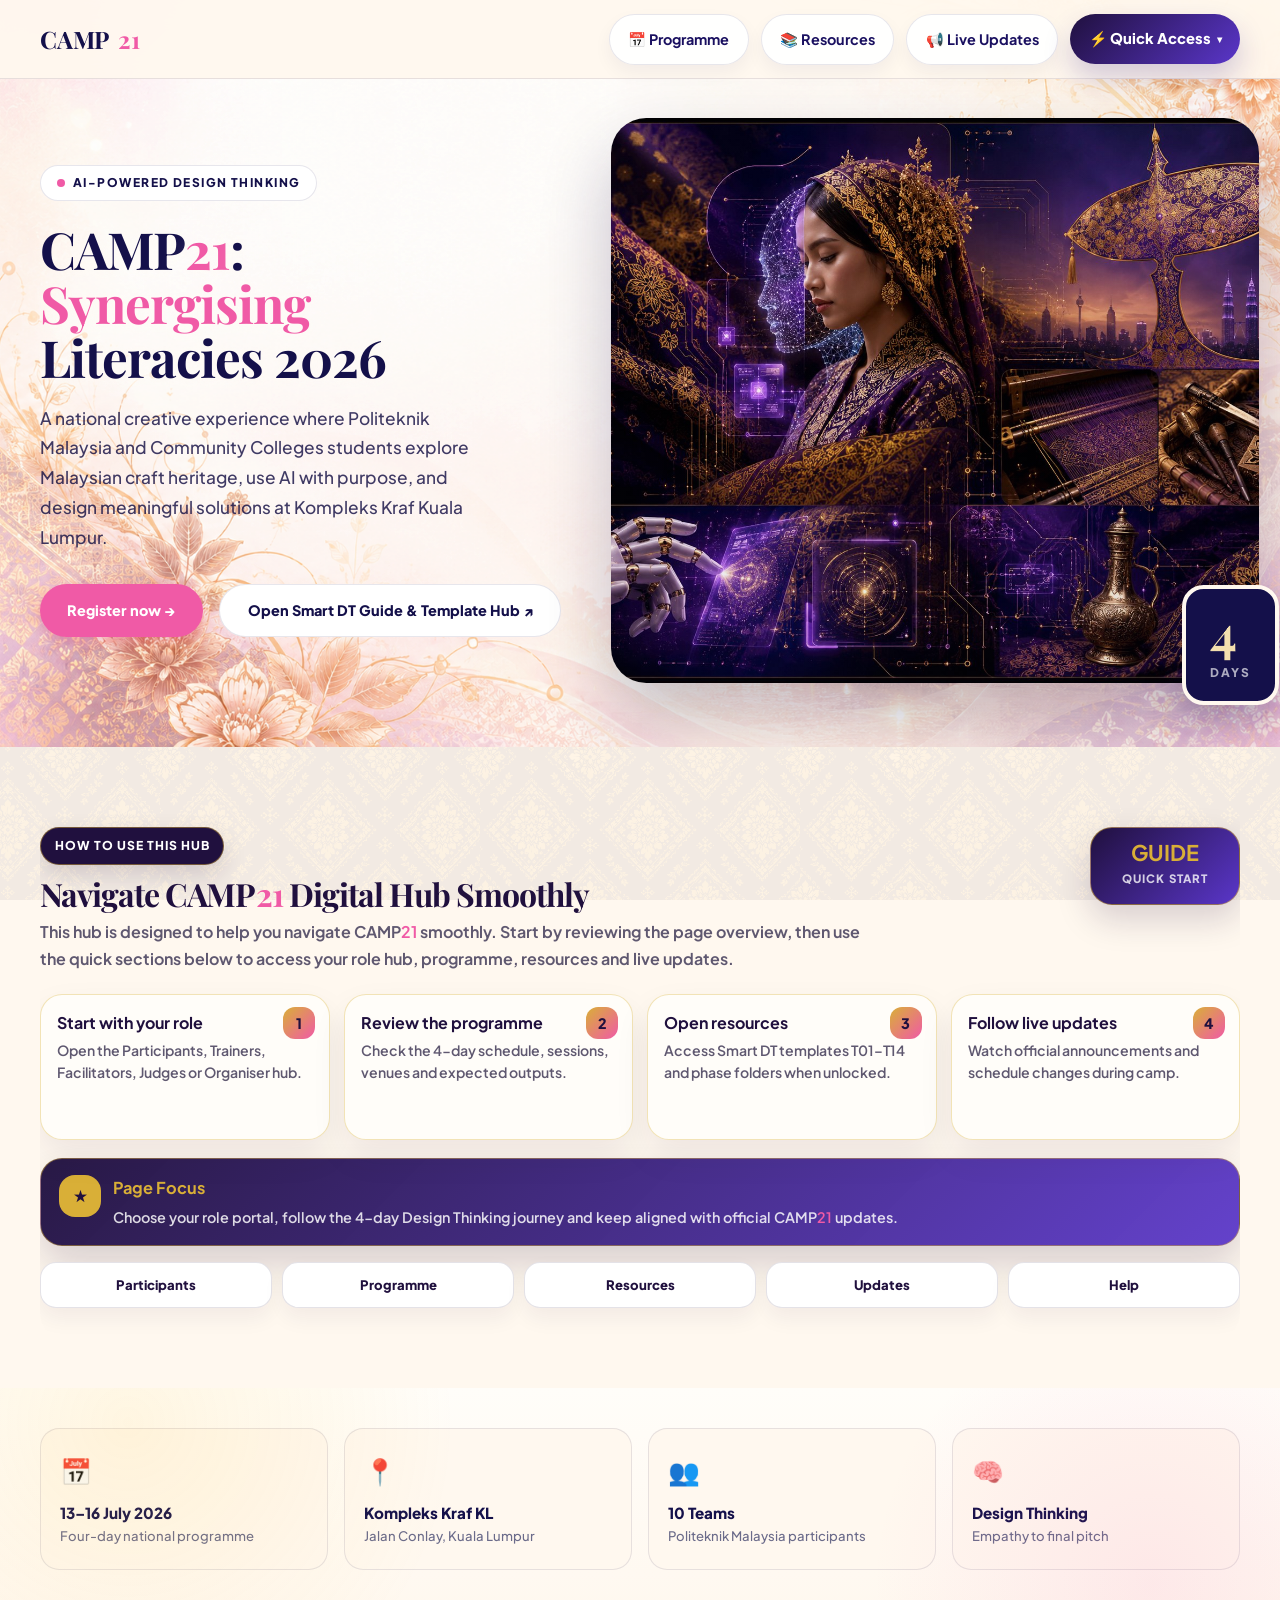
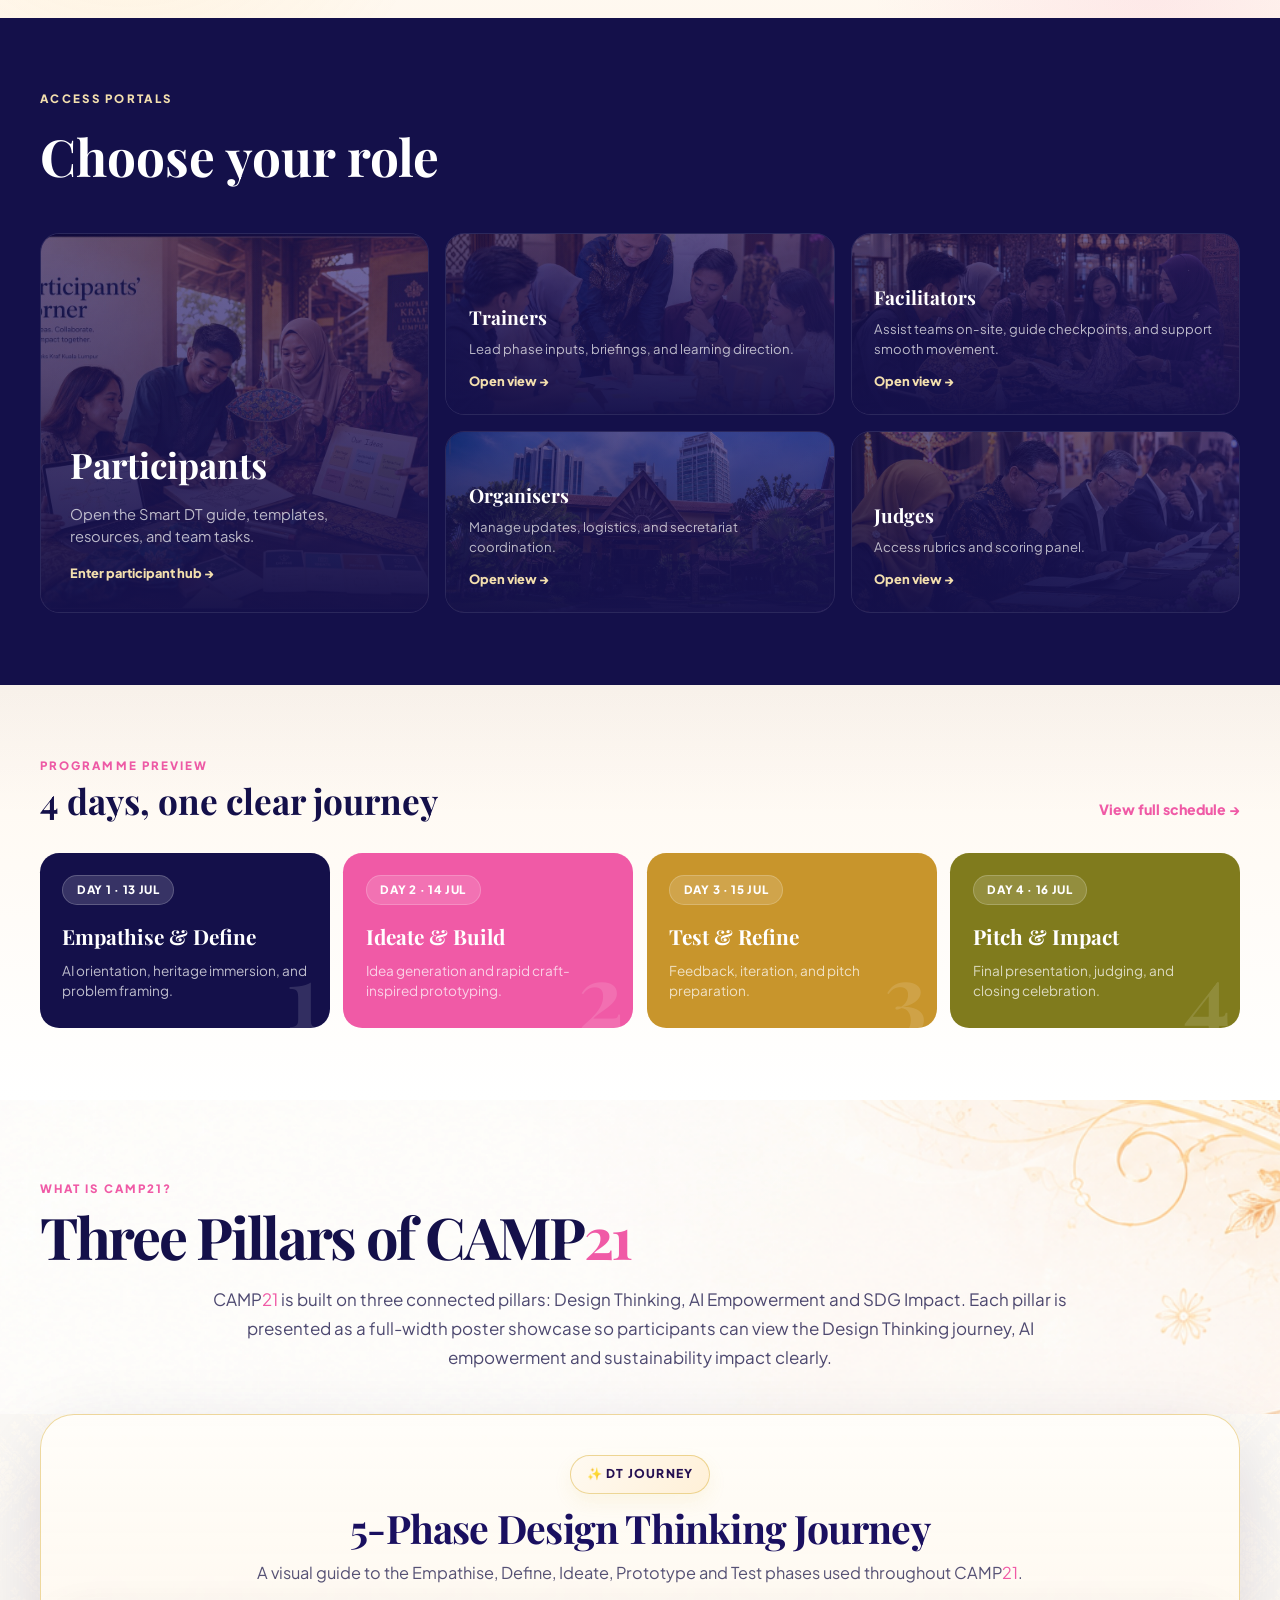
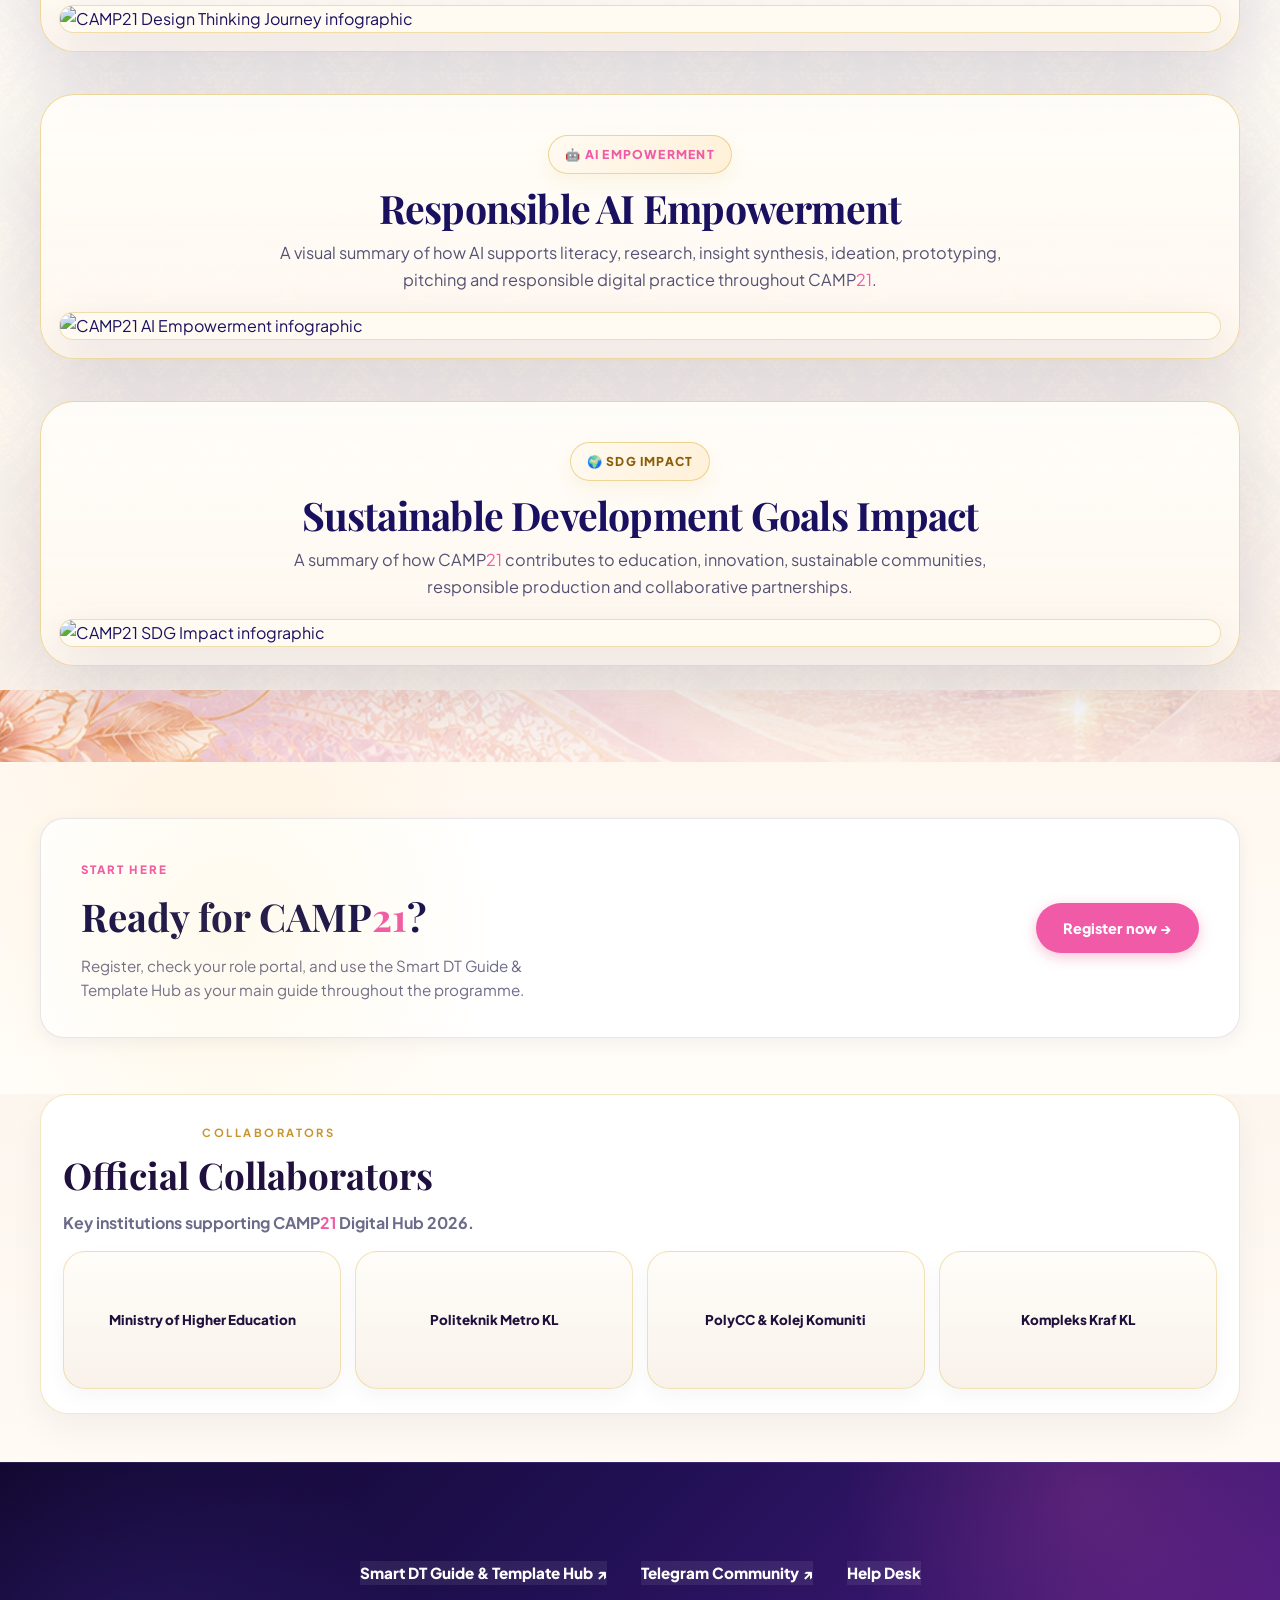
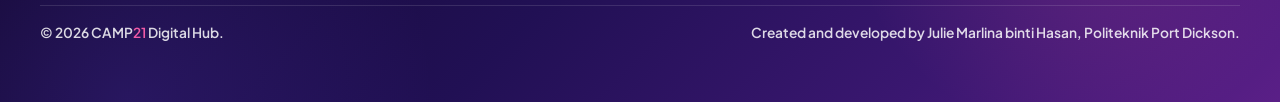
==== commit 6be33edb: "Live Updates hero insights and placeholders, simplified participants marks, flat homepage guide, gra" ====
--- a/index.html
+++ b/index.html
@@ -960,7 +960,7 @@
 .footer-links-clean{display:flex;justify-content:center;align-items:center;gap:14px 34px;flex-wrap:wrap;padding:0}
 .footer-links-clean a{color:rgba(255,255,255,.85);font-weight:800;text-decoration:none;font-size:.95rem}
 .footer-links-clean a:hover{color:#F05AA6}
-.camp-footer .footer-min-bottom{display:flex;justify-content:center;gap:10px 26px;flex-wrap:wrap;color:rgba(255,255,255,.6);font-weight:600;font-size:.86rem;border-top:1px solid rgba(255,255,255,.12);padding-top:16px;margin-top:4px;text-align:center}
+.camp-footer .footer-min-bottom{display:flex;justify-content:space-between;gap:10px 26px;flex-wrap:wrap;color:rgba(255,255,255,.6);font-weight:600;font-size:.86rem;border-top:1px solid rgba(255,255,255,.12);padding-top:16px;margin-top:4px;text-align:left}
 @media(max-width:980px){.hub-guide-head{flex-direction:column}.hub-guide-grid{grid-template-columns:repeat(2,minmax(0,1fr))}.hub-quick-map{grid-template-columns:repeat(2,minmax(0,1fr))}}
 @media(max-width:620px){.hub-use-guide{padding:20px 16px;border-radius:22px}.hub-guide-grid{grid-template-columns:1fr}.hub-quick-map{grid-template-columns:1fr}.hub-guide-badge{width:100%}}
 </style>
@@ -1021,6 +1021,14 @@
 .res-panel>summary h2, .panel>summary h2{font-size:clamp(1.3rem,2.2vw,1.6rem)!important}
 .hero-days-badge strong{font-size:3.2rem!important}
 .stats .stat b, .hero-insight strong, .insight-card .num{font-size:1.9rem!important}
+
+/* Guide section: flat, no card box on homepage */
+.hub-use-guide{background:none!important;border:none!important;box-shadow:none!important;padding-left:0!important;padding-right:0!important}
+.hub-use-guide:before,.hub-use-guide:after{display:none!important}
+
+/* Quick Access pill: midnight purple gradient */
+summary.qa-trigger, .quick-access > summary, .qa-home > summary{background:linear-gradient(135deg,#20103E,#5A36C9)!important;color:#fff!important;border:none!important;border-radius:999px!important}
+summary.qa-trigger .qa-chev, .qa-home .qa-h-chev{color:#fff!important}
 </style>
 <script id="camp21-brand-21-rose-script">
 (function(){
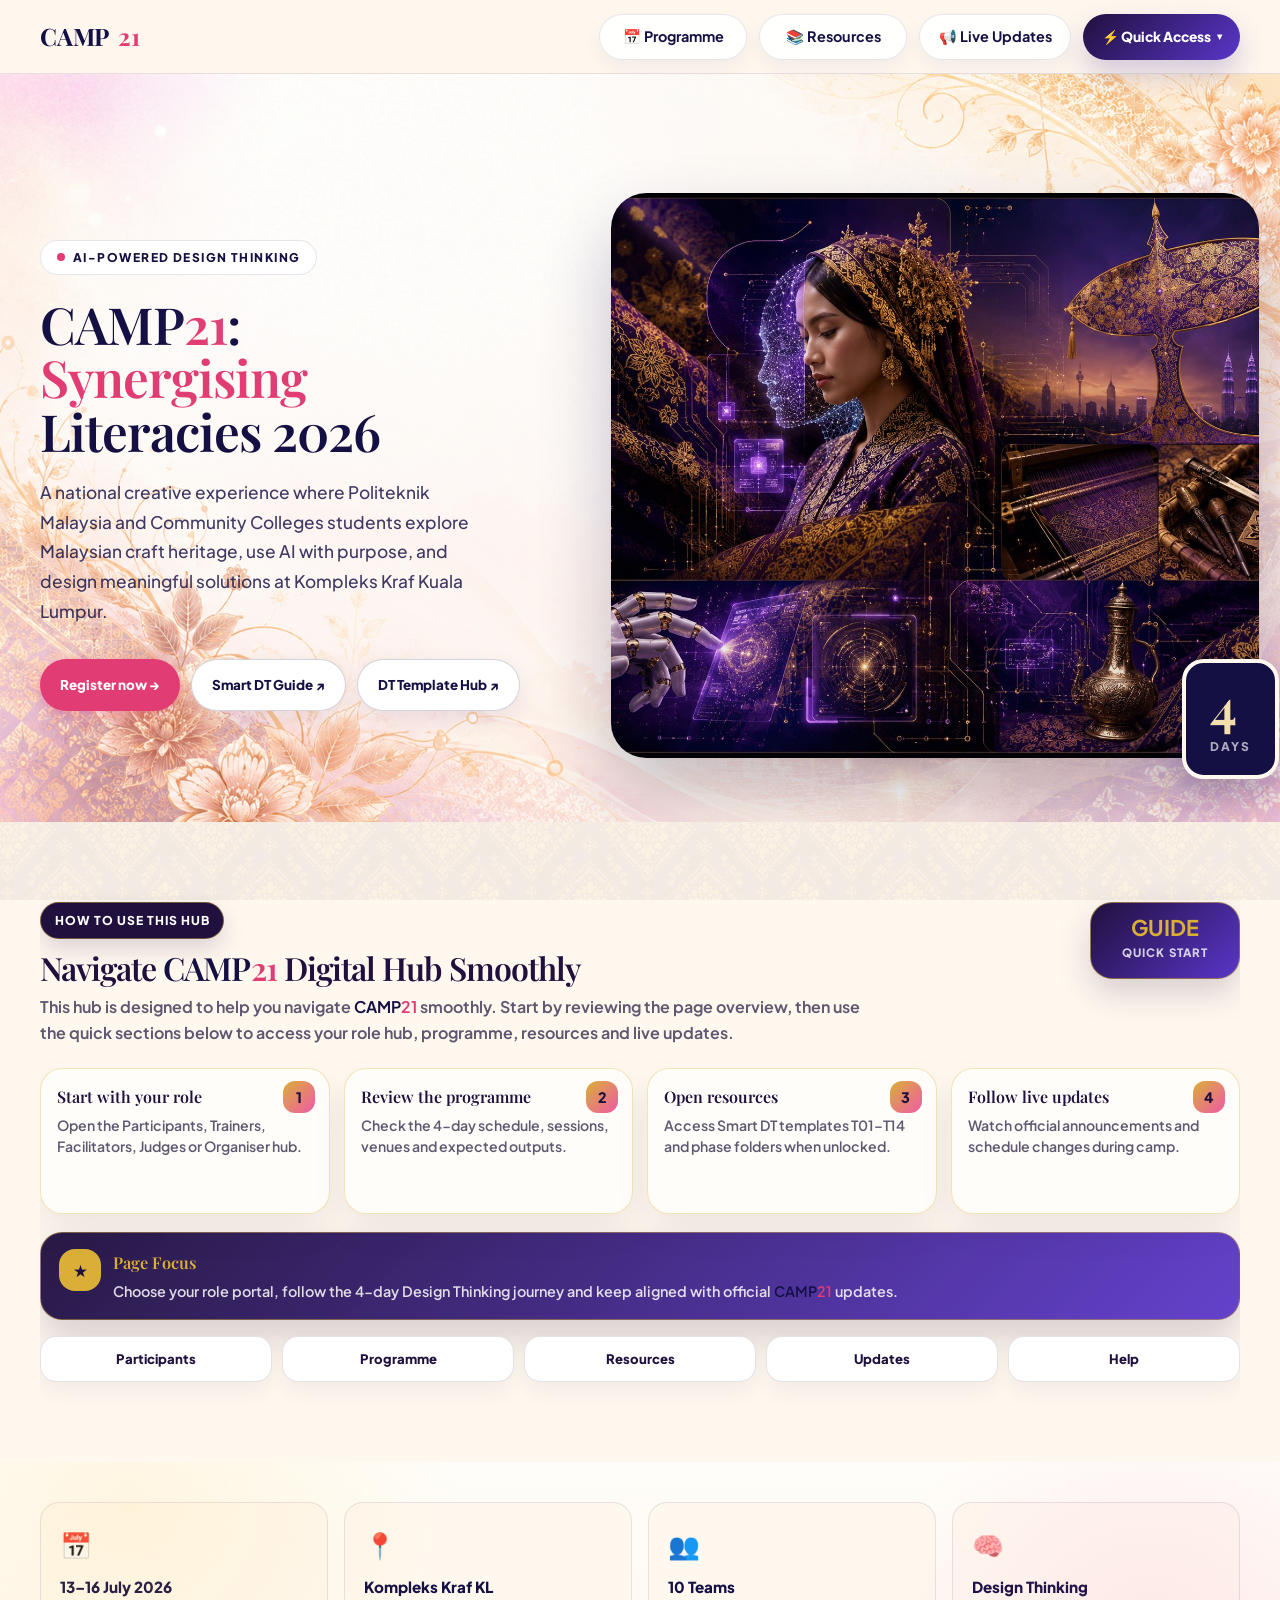
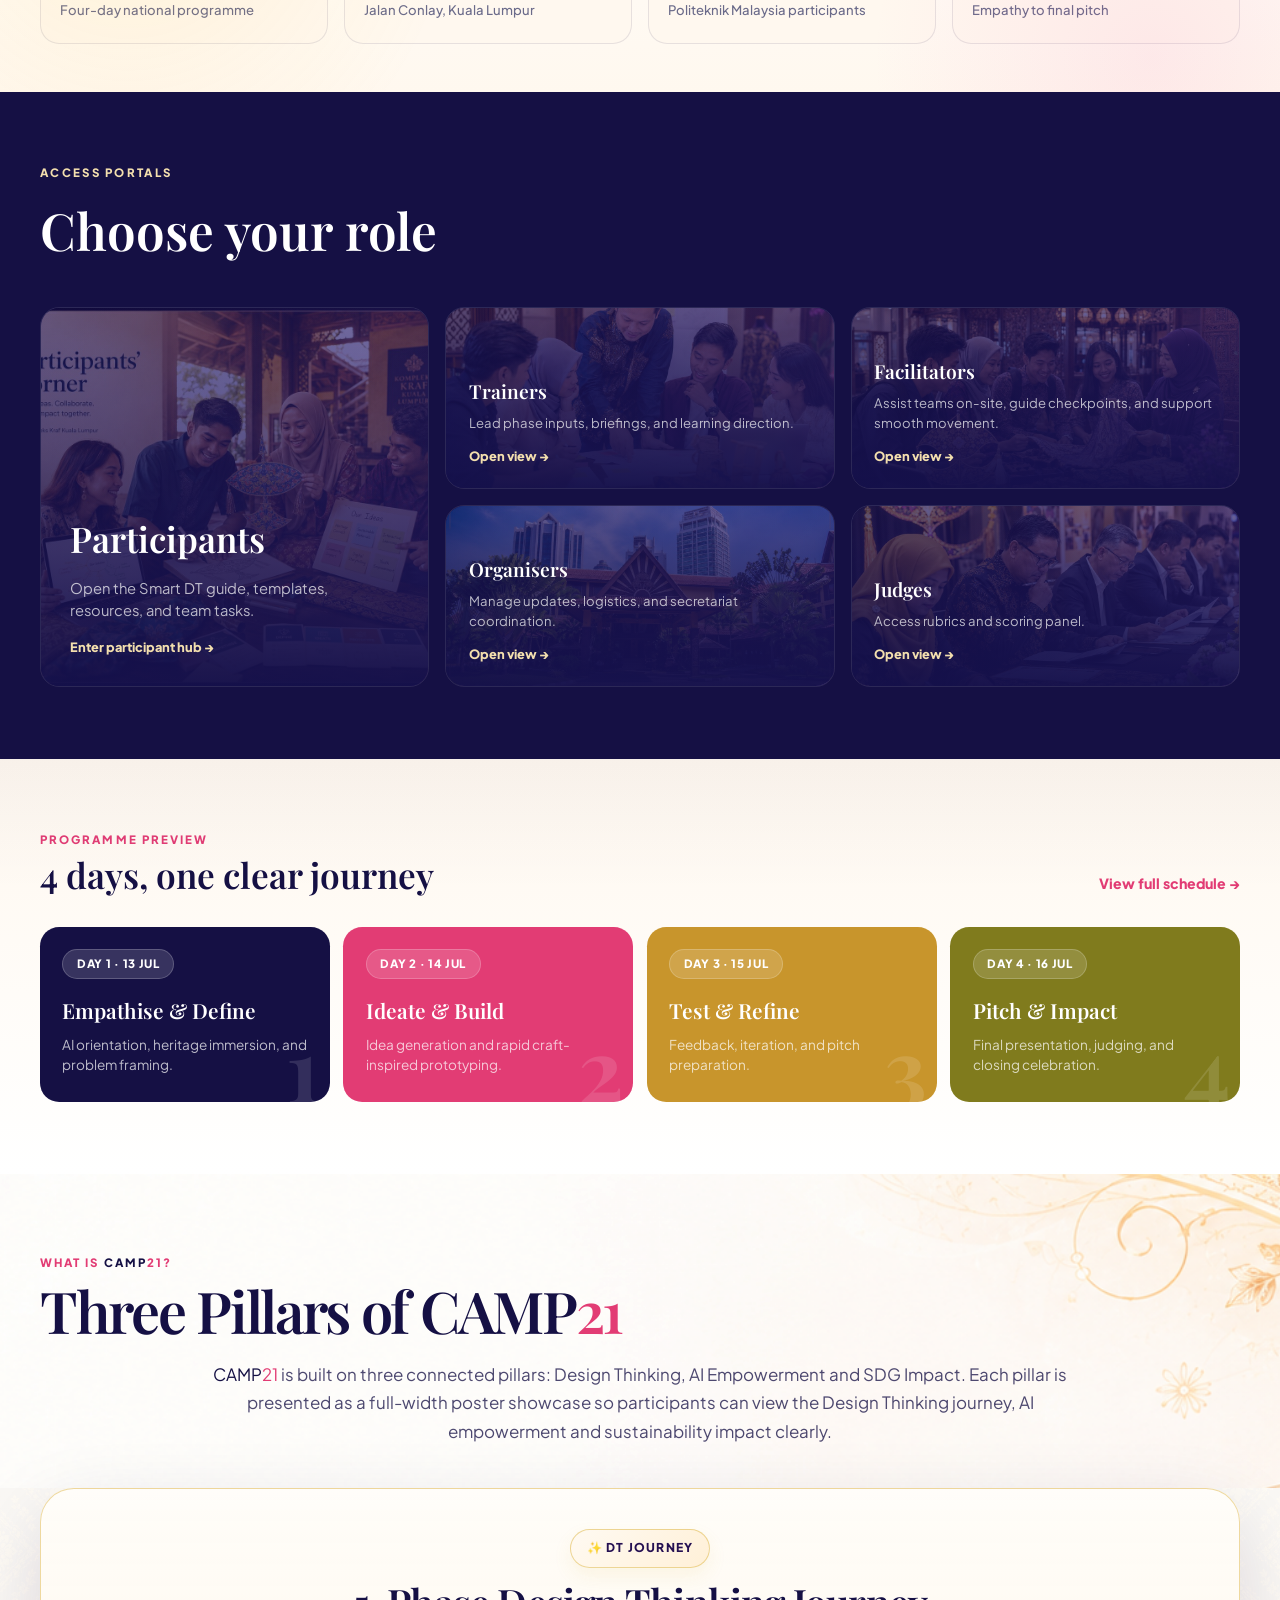
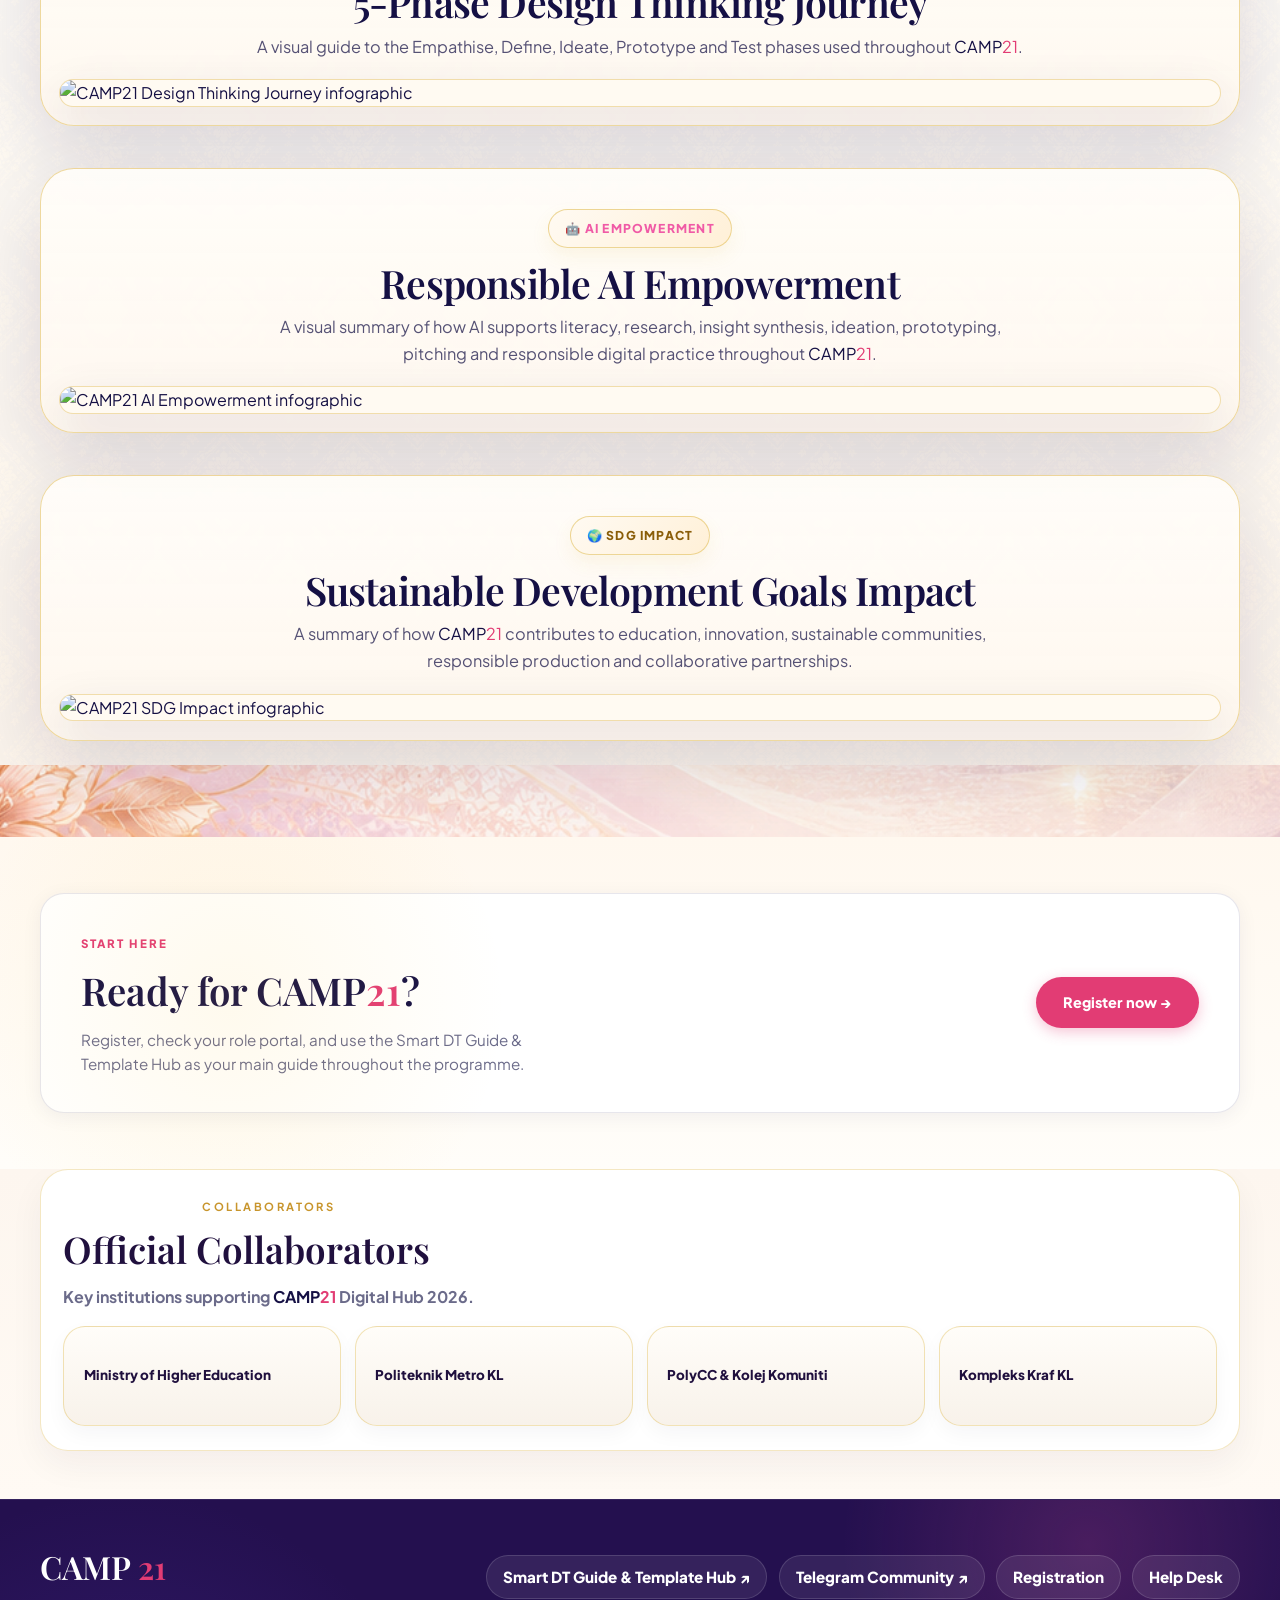
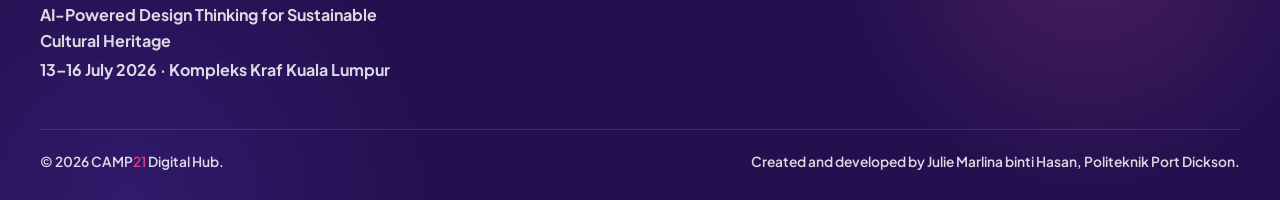
==== commit c68bc493: "Add files via upload" ====
--- a/index.html
+++ b/index.html
@@ -35,7 +35,7 @@
 
     /* ── HEADER ── */
     header {
-      position: fixed; inset: 0 0 auto; z-index: 100;
+      position: sticky; top: 0; z-index: 100;
       background: rgba(255,248,239,0.94); backdrop-filter: blur(12px);
       border-bottom: 1px solid var(--border); padding: 0.85rem 0;
     }
@@ -54,7 +54,7 @@
     .qa-h-drop a:hover{background:rgba(226,60,116,.06);color:var(--rose)}
 
     /* ── HERO ── */
-    .hero { padding: 8rem 0 4.5rem; position: relative; overflow: hidden; }
+    .hero { padding: 3rem 0 4.5rem; position: relative; overflow: hidden; }
     .hero-heritage-bg {
       position: absolute; inset: 0; z-index: 0;
       background-image: url('assets/decors/hero-golden-heritage-bg.png');
@@ -120,8 +120,8 @@
     .collab-head h2{margin:0;font-family:var(--font-serif);font-size:clamp(1.6rem,3vw,2.3rem);color:#20103E}
     .collab-head p{margin:.3rem 0 0;color:var(--muted);font-weight:700}
     .collab-grid{display:grid;grid-template-columns:repeat(4,minmax(0,1fr));gap:14px}
-    .collab-card{display:flex;flex-direction:column;align-items:center;justify-content:center;text-align:center;min-height:138px;border-radius:22px;background:linear-gradient(180deg,#fffdf9,#f8f2ea);border:1px solid rgba(217,175,55,.34);padding:1rem;box-shadow:0 8px 20px rgba(32,16,62,.04)}
-    .collab-card img{max-width:120px;max-height:48px;width:auto;height:auto;object-fit:contain;margin-bottom:.7rem}
+    .collab-card{display:flex;flex-direction:column;align-items:flex-start;justify-content:center;text-align:left;min-height:100px;border-radius:22px;background:linear-gradient(180deg,#fffdf9,#f8f2ea);border:1px solid rgba(217,175,55,.34);padding:1.1rem 1.2rem;box-shadow:0 8px 20px rgba(32,16,62,.04)}
+    .collab-card img{max-width:120px;max-height:40px;width:auto;height:auto;object-fit:contain;object-position:left;margin-bottom:.6rem}
     .collab-card span{font-size:.84rem;font-weight:800;color:#20103E;line-height:1.35}
     .camp-footer{position:relative;overflow:hidden;background:linear-gradient(135deg,#11072d 0%,#211054 45%,#3a1770 75%,#5a1f87 100%) !important;color:#fff !important}
     .camp-footer::before{content:'';position:absolute;inset:0;background:radial-gradient(circle at 85% 15%,rgba(240,90,166,.18),transparent 22%),radial-gradient(circle at 10% 100%,rgba(106,71,232,.18),transparent 26%);pointer-events:none}
@@ -276,7 +276,7 @@
       .nav-links { display: flex; flex-wrap: wrap; }
       .menu-btn { display: none; }
       .qa-home{width:100%}.qa-h-drop{left:0!important;right:0!important;min-width:auto!important}
-      .hero { padding: 6.5rem 0 3rem; }
+      .hero { padding: 2rem 0 3rem; }
       .portals-grid { grid-template-columns: 1fr; }
       .days-grid { grid-template-columns: 1fr; }
       .cta-box { flex-direction: column; align-items: flex-start; }
@@ -964,6 +964,70 @@
 @media(max-width:980px){.hub-guide-head{flex-direction:column}.hub-guide-grid{grid-template-columns:repeat(2,minmax(0,1fr))}.hub-quick-map{grid-template-columns:repeat(2,minmax(0,1fr))}}
 @media(max-width:620px){.hub-use-guide{padding:20px 16px;border-radius:22px}.hub-guide-grid{grid-template-columns:1fr}.hub-quick-map{grid-template-columns:1fr}.hub-guide-badge{width:100%}}
 </style>
+
+<style id="camp21-exclusive-homepage-finish">
+  :root {
+    --navy: #151044;
+    --ink: #151044;
+    --rose: #e23c74;
+    --camp21-brand-rose: #e23c74;
+    --camp21-rose-final: #e23c74;
+  }
+
+  /* Consistent editorial typography */
+  h1, h2, h3, .section-title, .portals-title, .portal-title,
+  .quickstart-head h2, .collab-head h2, .footer-brand-line {
+    font-family: 'Playfair Display', serif !important;
+    font-weight: 600 !important;
+  }
+
+  /* CAMP21 identity colours */
+  header .brand, .camp21-brand-word, .footer-brand-line { color: #151044; }
+  header .brand span, .brand span, .camp21-brand-number,
+  .footer-brand-line span, .camp-footer .footer-brand-line span,
+  .footer-min-bottom .brand-21 { color: #e23c74 !important; -webkit-text-fill-color:#e23c74 !important; }
+
+  /* Equal-size header pills */
+  .nav-pill-holder { flex-wrap: nowrap; }
+  .nav-pill-link, .qa-pill-home {
+    height: 46px;
+    min-width: 148px;
+    padding: 0 1.15rem;
+    justify-content: center;
+    white-space: nowrap;
+    font-size: .86rem;
+  }
+  .qa-home, .qa-home > summary { min-width: 148px; }
+
+  /* Three distinct hero actions on one straight line */
+  .hero-actions { display:flex; flex-wrap:nowrap !important; align-items:center; gap:.7rem !important; }
+  .hero-actions a {
+    height: 52px;
+    padding: 0 1.25rem;
+    justify-content:center;
+    white-space:nowrap;
+    font-size:.84rem;
+  }
+  .hero-actions .btn-outline { border-color:rgba(21,16,68,.18); box-shadow:0 8px 24px rgba(21,16,68,.07); }
+
+  /* Exclusive, reference-matched footer */
+  .camp-footer { background:#24104f !important; padding:0 !important; }
+  .footer-shell { gap:0; padding:3.2rem 0 1.7rem; }
+  .footer-main { display:grid; grid-template-columns:minmax(360px,1fr) auto; gap:3rem; align-items:start; padding-bottom:2.4rem; }
+  .footer-brand-line { display:block; color:#fff !important; font-size:2rem; line-height:1; margin-bottom:1.2rem; }
+  .footer-brand-block p { margin:0 0 .25rem; color:rgba(255,255,255,.72) !important; font-weight:700; }
+  .footer-links-clean { justify-content:flex-end; align-items:flex-start; gap:.7rem; padding:.25rem 0 0; }
+  .footer-links-clean a { min-height:44px; display:inline-flex; align-items:center; padding:0 1rem; border-radius:999px; border:1px solid rgba(255,255,255,.14); background:rgba(255,255,255,.07); }
+  .camp-footer .footer-min-bottom { padding-top:1.3rem; color:rgba(255,255,255,.68); }
+
+  @media(max-width:1180px){
+    .nav-pill-holder{flex-wrap:wrap}.hero-actions{flex-wrap:wrap !important}
+  }
+  @media(max-width:760px){
+    .footer-main{grid-template-columns:1fr}.footer-links-clean{justify-content:flex-start}
+    .hero-actions a{width:100%}.nav-pill-link,.qa-home,.qa-home>summary{width:100%;min-width:100%}
+  }
+</style>
   <noscript><style>.reveal { opacity: 1; transform: none; }</style></noscript>
 
 <style id="camp21-footer-21-rose-final-fix">
@@ -1102,6 +1166,13 @@
 })();
 </script>
 
+<style id="camp21-exact-colour-final-override">
+  :root{--navy:#151044;--ink:#151044;--rose:#e23c74;--camp21-brand-rose:#e23c74;--camp21-rose-final:#e23c74}
+  header .brand span,.brand span,.camp21-brand-number,.footer-brand span,.footer-brand-line span,
+  .footer-brand-block .footer-brand-line span,.camp-footer .footer-brand-line span,.footer-min-bottom .brand-21{
+    color:#e23c74!important;-webkit-text-fill-color:#e23c74!important
+  }
+</style>
 </head>
 <body>
 
@@ -1110,7 +1181,7 @@
     <div class="wide nav-wrap">
       <a href="index.html" class="brand">
         <img src="assets/logos/logo-camp21.png" alt="CAMP21 logo" class="brand-icon" onerror="this.style.display='none'">
-        CAMP<span style=\"color:#F05AA6!important;-webkit-text-fill-color:#F05AA6!important;opacity:1!important\">21</span>
+        CAMP<span>21</span>
       </a>
       <nav class="nav-links nav-pill-holder" aria-label="Primary">
         <a class="nav-pill-link" href="pages/programme.html">📅 Programme</a>
@@ -1150,7 +1221,8 @@
         <p class="hero-desc">A national creative experience where Politeknik Malaysia and Community Colleges students explore Malaysian craft heritage, use AI with purpose, and design meaningful solutions at Kompleks Kraf Kuala Lumpur.</p>
         <div class="hero-actions">
           <a href="pages/registration.html" class="btn-primary">Register now &rarr;</a>
-          <a href="https://smart-dt-project.netlify.app/welcome.html" target="_blank" rel="noopener" class="btn-outline">Open Smart DT Guide & Template Hub &#8599;</a>
+          <a href="https://smart-dt-project.netlify.app/welcome.html" target="_blank" rel="noopener" class="btn-outline">Smart DT Guide &#8599;</a>
+          <a href="pages/resources.html" class="btn-outline">DT Template Hub &#8599;</a>
         </div>
       </div>
       <div class="hero-visual reveal" style="transition-delay:0.15s;">
@@ -1466,20 +1538,22 @@
   <!-- FOOTER -->
 <footer class="camp-footer">
   <div class="wide footer-shell">
-    <nav class="footer-min-links footer-links-clean" aria-label="Footer support links">
-      <a href="https://smart-dt-project.netlify.app/welcome.html" target="_blank" rel="noopener">
-        Smart DT Guide &amp; Template Hub ↗
-      </a>
-      <a href="https://t.me/+vTPGEFIaXMs5Mjhl" target="_blank" rel="noopener">
-        Telegram Community ↗
-      </a>
-      <a href="pages/contacts.html">
-        Help Desk
-      </a>
-    </nav>
+    <div class="footer-main">
+      <div class="footer-brand-block">
+        <strong class="footer-brand-line">CAMP <span>21</span></strong>
+        <p>AI-Powered Design Thinking for Sustainable Cultural Heritage</p>
+        <p>13–16 July 2026 · Kompleks Kraf Kuala Lumpur</p>
+      </div>
+      <nav class="footer-min-links footer-links-clean" aria-label="Footer support links">
+        <a href="https://smart-dt-project.netlify.app/welcome.html" target="_blank" rel="noopener">Smart DT Guide &amp; Template Hub ↗</a>
+        <a href="https://t.me/+vTPGEFIaXMs5Mjhl" target="_blank" rel="noopener">Telegram Community ↗</a>
+        <a href="pages/registration.html">Registration</a>
+        <a href="pages/contacts.html">Help Desk</a>
+      </nav>
+    </div>
 
     <div class="footer-min-bottom">
-      <span>© 2026 CAMP<span style="color:#F05AA6!important;-webkit-text-fill-color:#F05AA6!important">21</span> Digital Hub.</span>
+      <span>© 2026 CAMP<span class="brand-21">21</span> Digital Hub.</span>
       <span>Created and developed by Julie Marlina binti Hasan, Politeknik Port Dickson.</span>
     </div>
   </div>
@@ -1497,4 +1571,4 @@
     document.addEventListener('click',e=>{const qa=document.querySelector('.qa-home');if(qa&&!qa.contains(e.target))qa.removeAttribute('open')});
   </script>
 </body>
-</html>+</html>
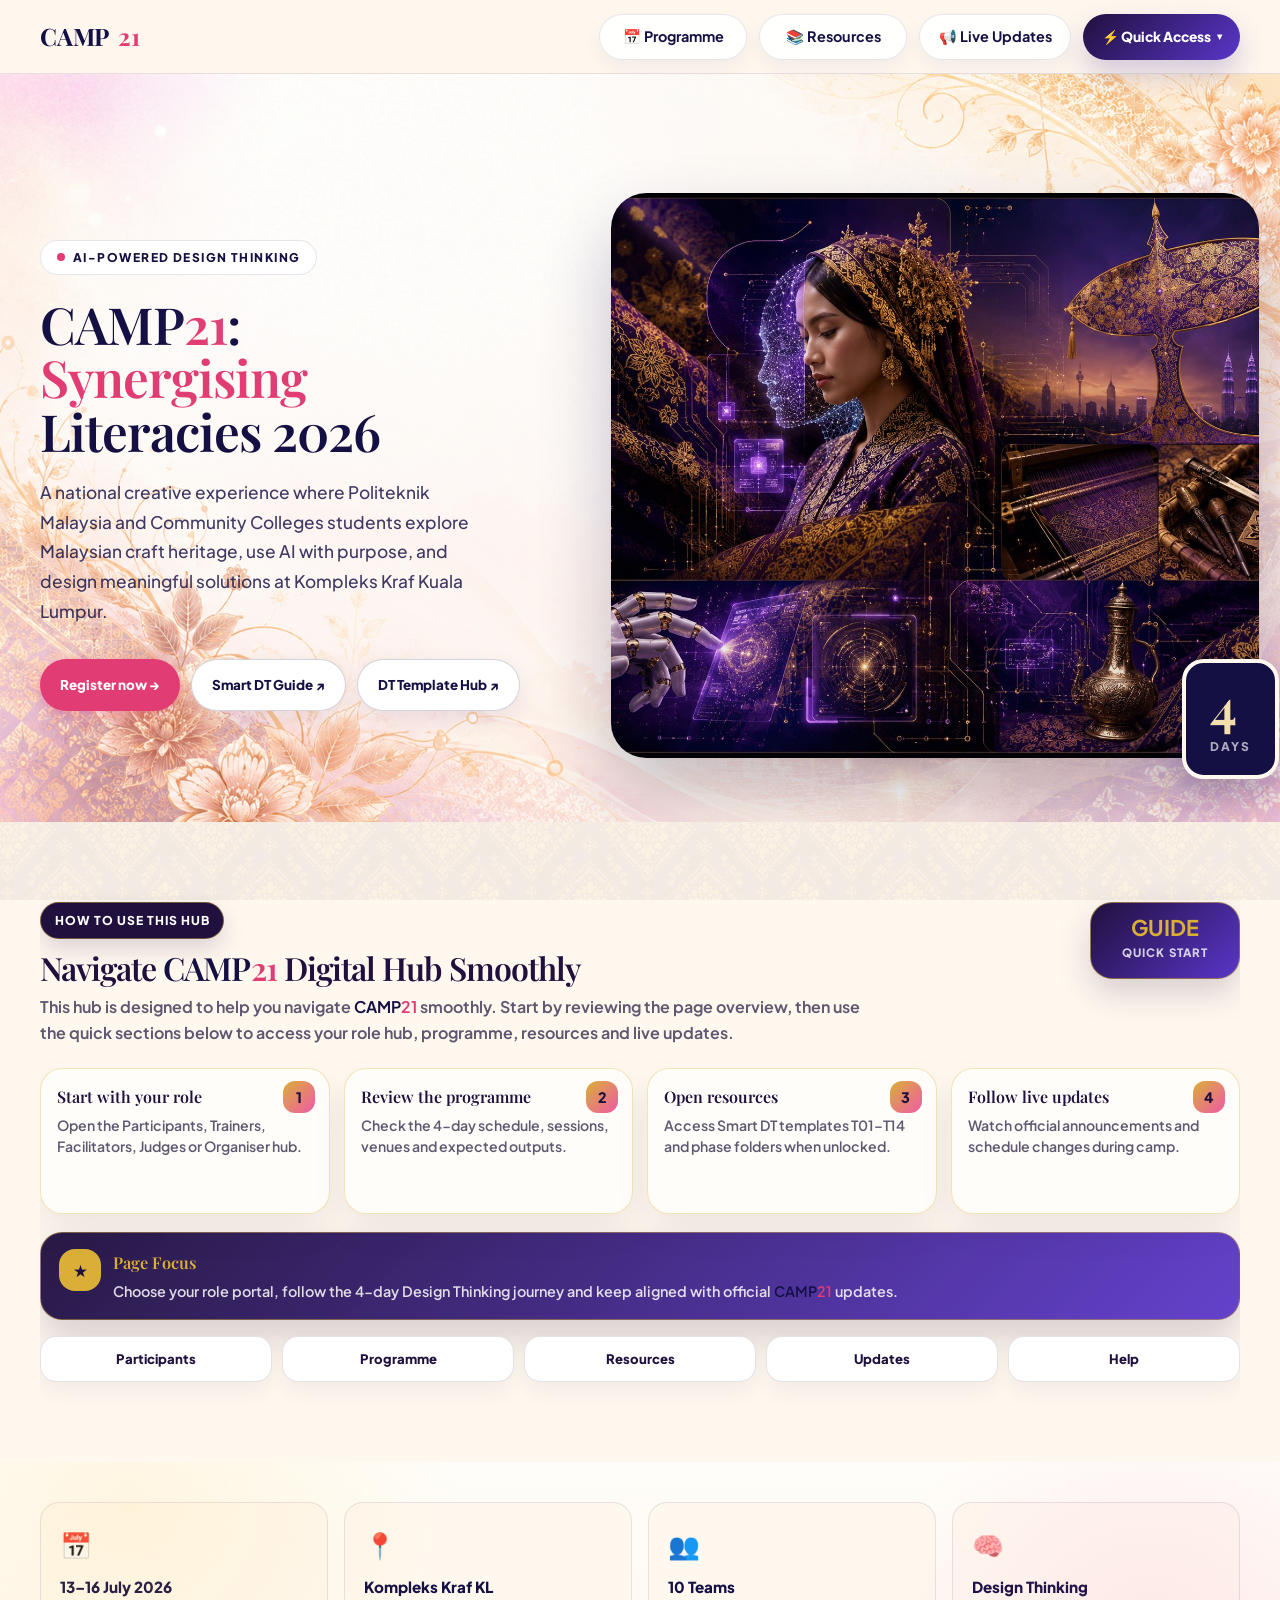
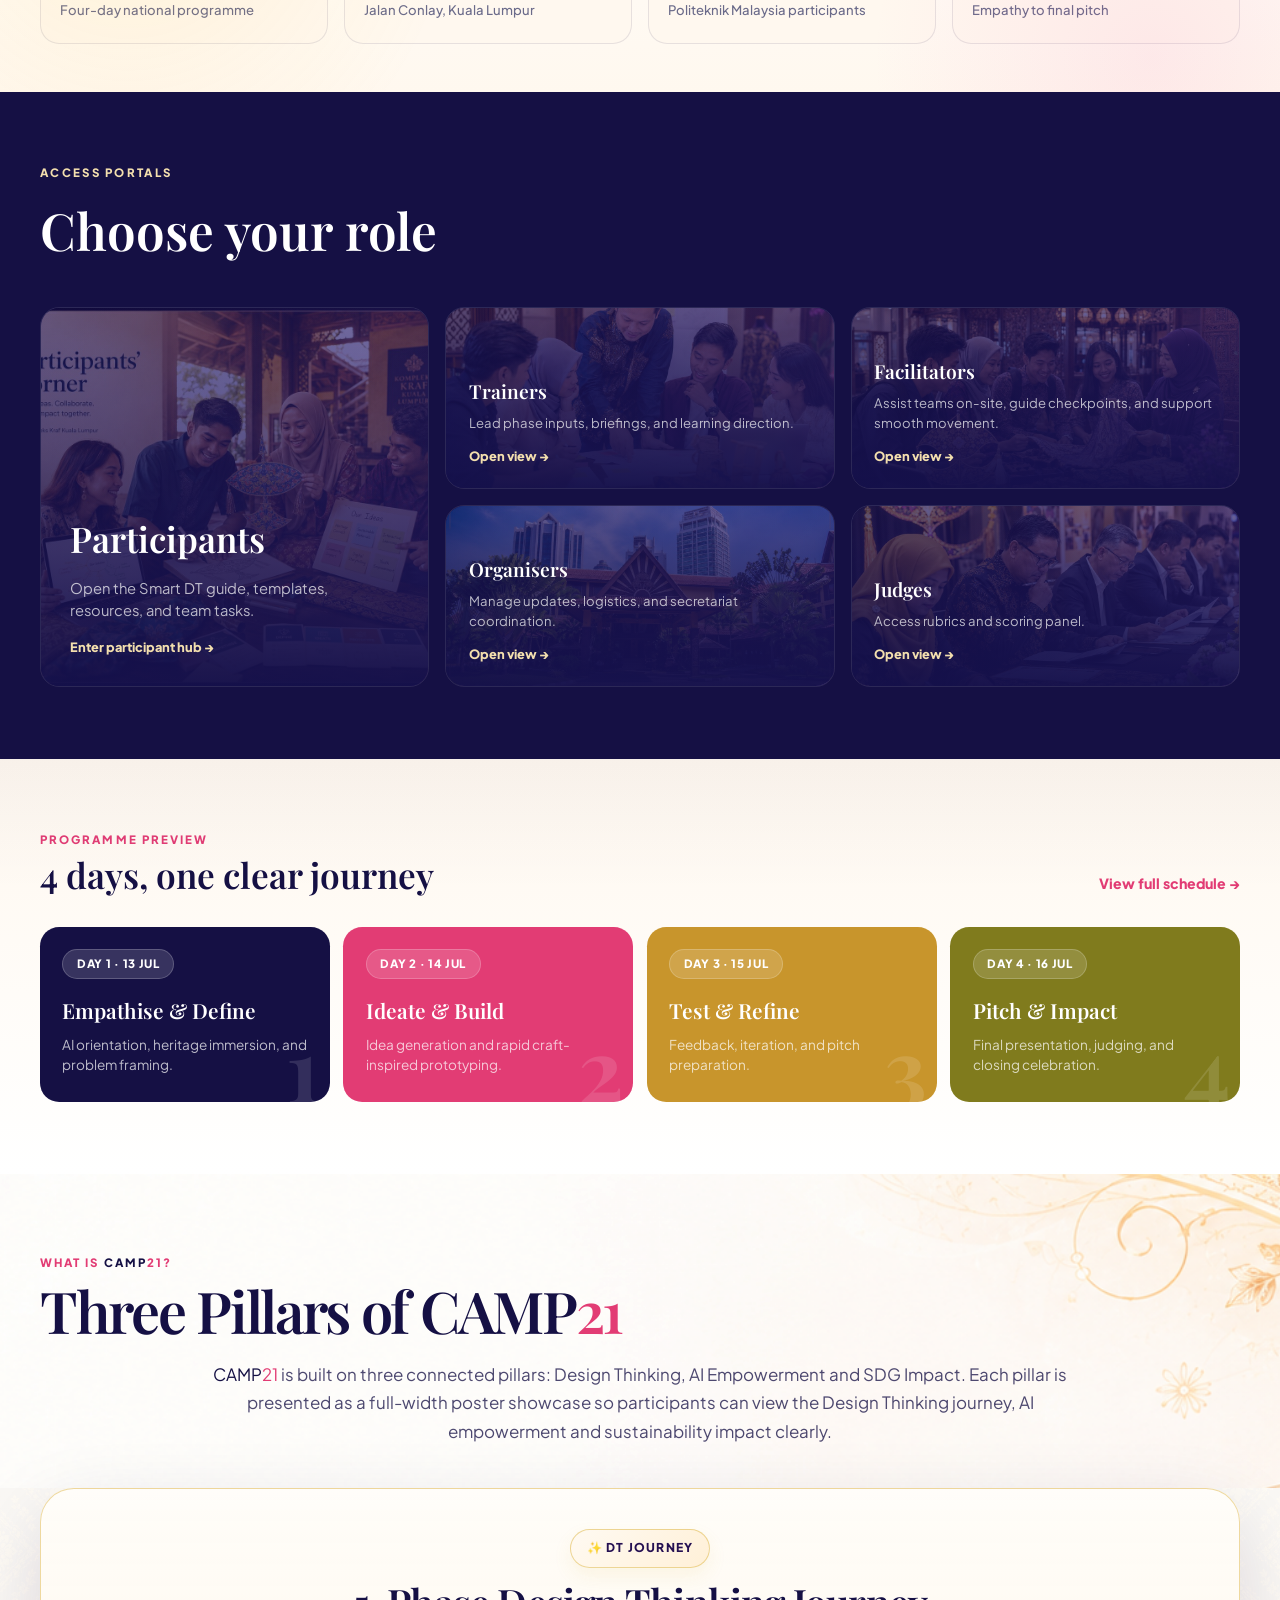
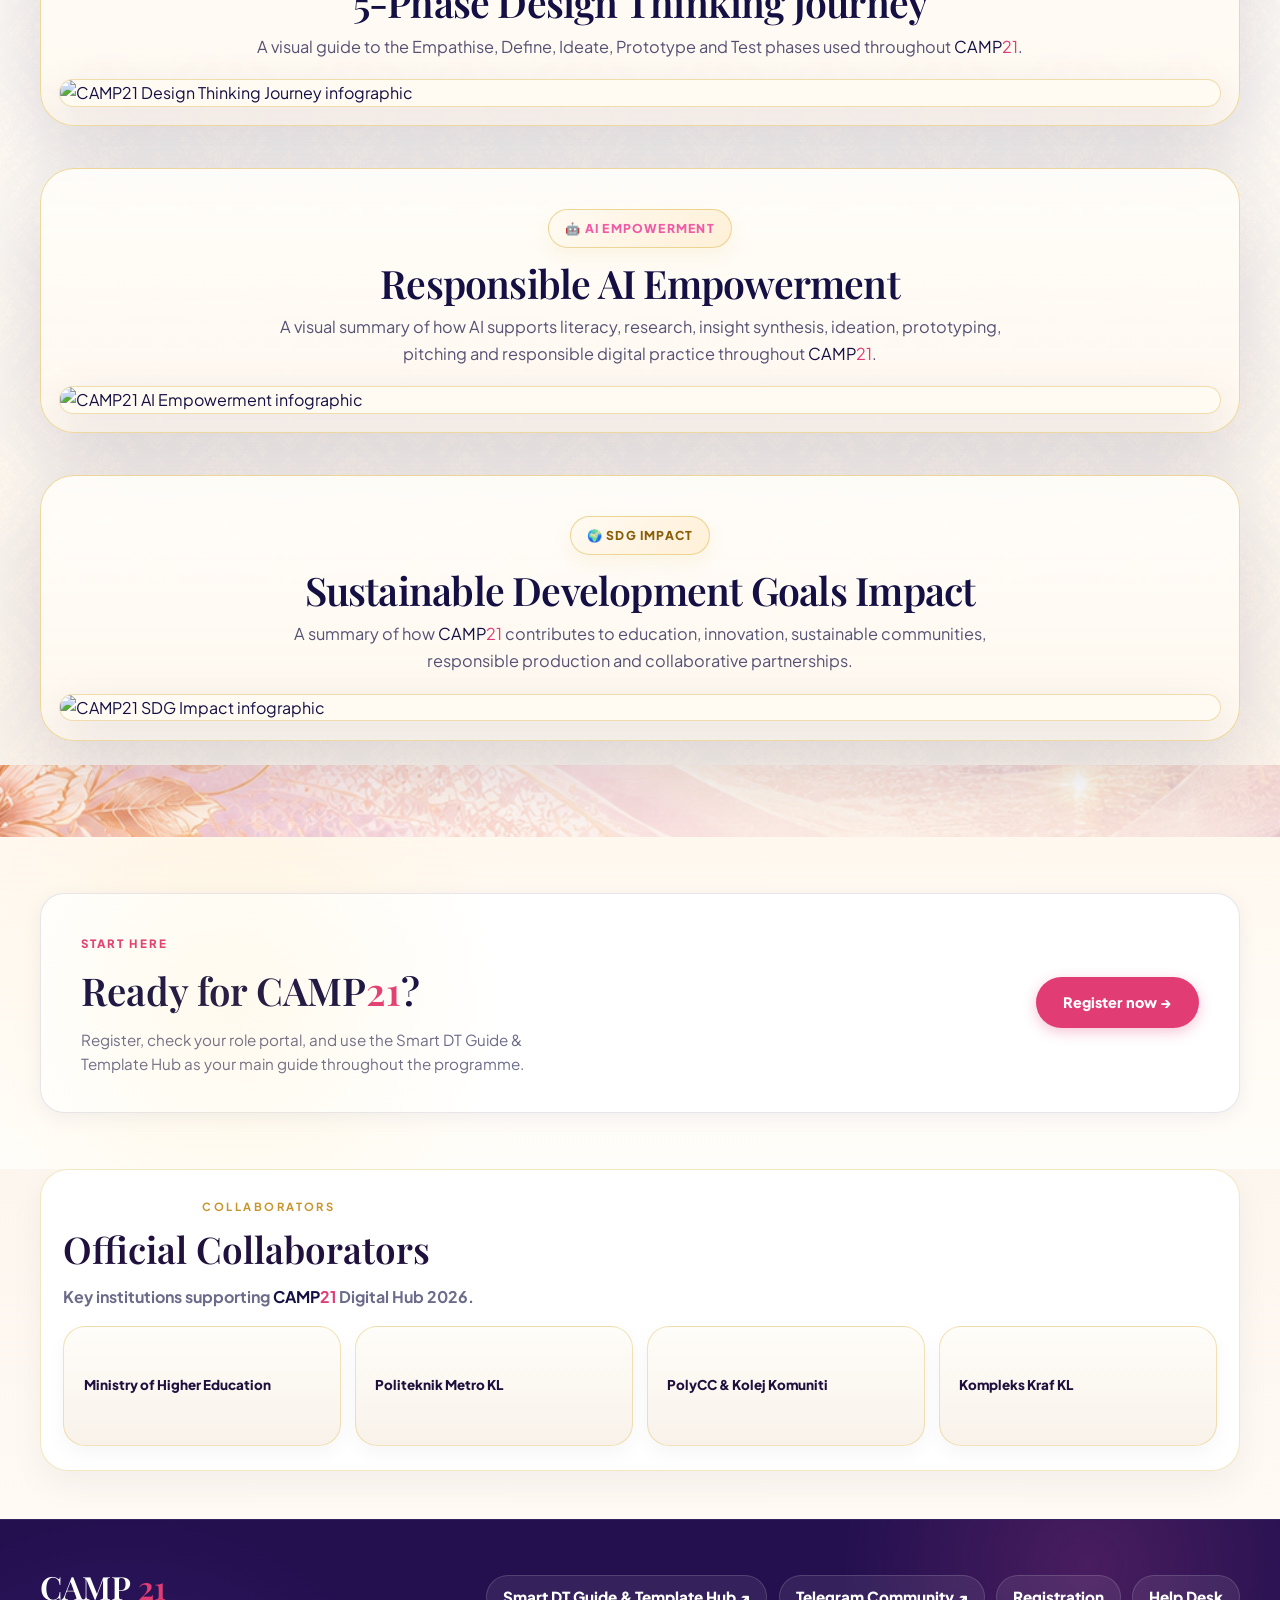
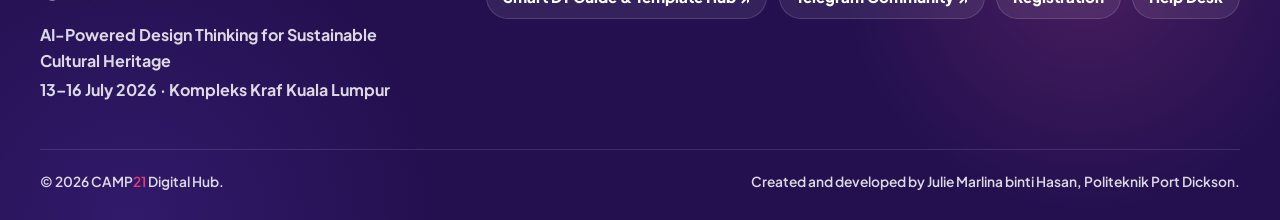
==== commit c62b80ae: "Add files via upload" ====
--- a/index.html
+++ b/index.html
@@ -120,8 +120,8 @@
     .collab-head h2{margin:0;font-family:var(--font-serif);font-size:clamp(1.6rem,3vw,2.3rem);color:#20103E}
     .collab-head p{margin:.3rem 0 0;color:var(--muted);font-weight:700}
     .collab-grid{display:grid;grid-template-columns:repeat(4,minmax(0,1fr));gap:14px}
-    .collab-card{display:flex;flex-direction:column;align-items:flex-start;justify-content:center;text-align:left;min-height:100px;border-radius:22px;background:linear-gradient(180deg,#fffdf9,#f8f2ea);border:1px solid rgba(217,175,55,.34);padding:1.1rem 1.2rem;box-shadow:0 8px 20px rgba(32,16,62,.04)}
-    .collab-card img{max-width:120px;max-height:40px;width:auto;height:auto;object-fit:contain;object-position:left;margin-bottom:.6rem}
+    .collab-card{display:flex;flex-direction:column;align-items:flex-start;justify-content:center;text-align:left;min-height:120px;border-radius:22px;background:linear-gradient(180deg,#fffdf9,#f8f2ea);border:1px solid rgba(217,175,55,.34);padding:1.1rem 1.2rem;box-shadow:0 8px 20px rgba(32,16,62,.04)}
+    .collab-card img{max-width:180px;max-height:60px;width:auto;height:auto;object-fit:contain;object-position:left;margin-bottom:.6rem}
     .collab-card span{font-size:.84rem;font-weight:800;color:#20103E;line-height:1.35}
     .camp-footer{position:relative;overflow:hidden;background:linear-gradient(135deg,#11072d 0%,#211054 45%,#3a1770 75%,#5a1f87 100%) !important;color:#fff !important}
     .camp-footer::before{content:'';position:absolute;inset:0;background:radial-gradient(circle at 85% 15%,rgba(240,90,166,.18),transparent 22%),radial-gradient(circle at 10% 100%,rgba(106,71,232,.18),transparent 26%);pointer-events:none}
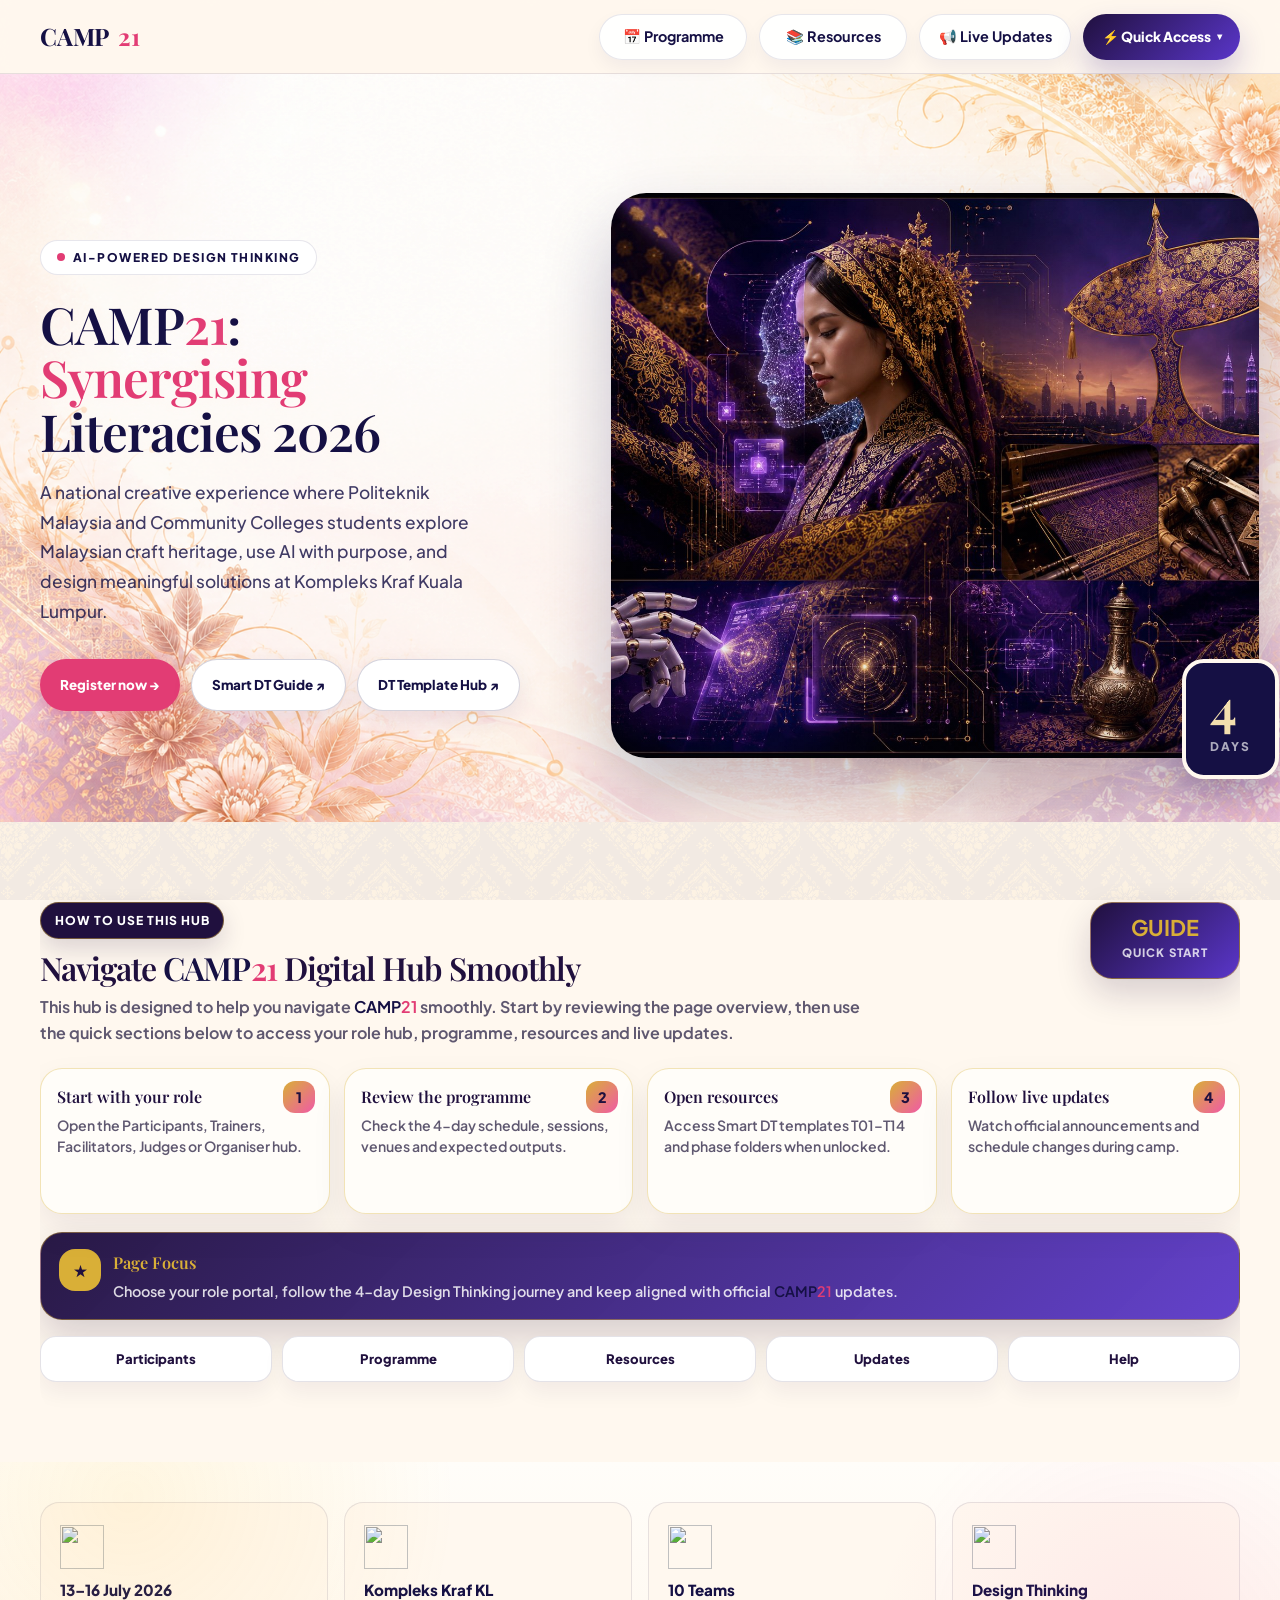
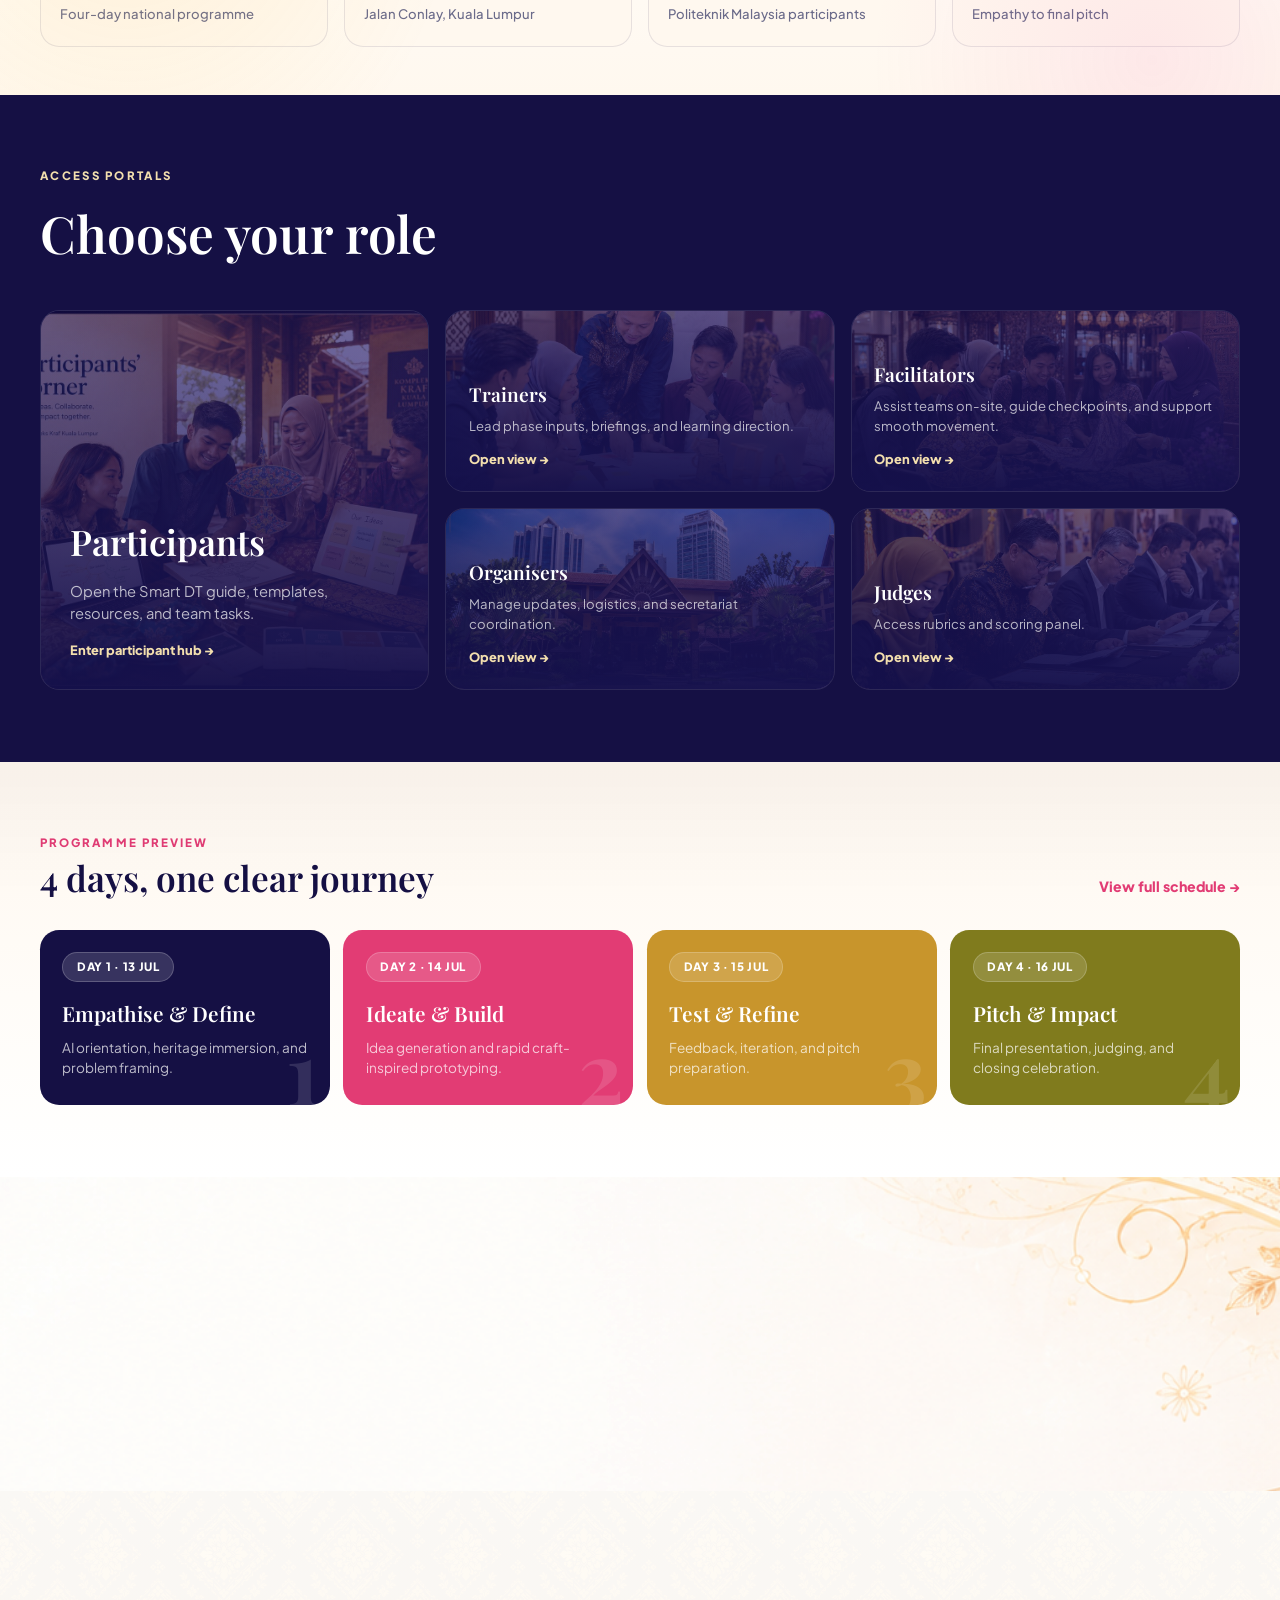
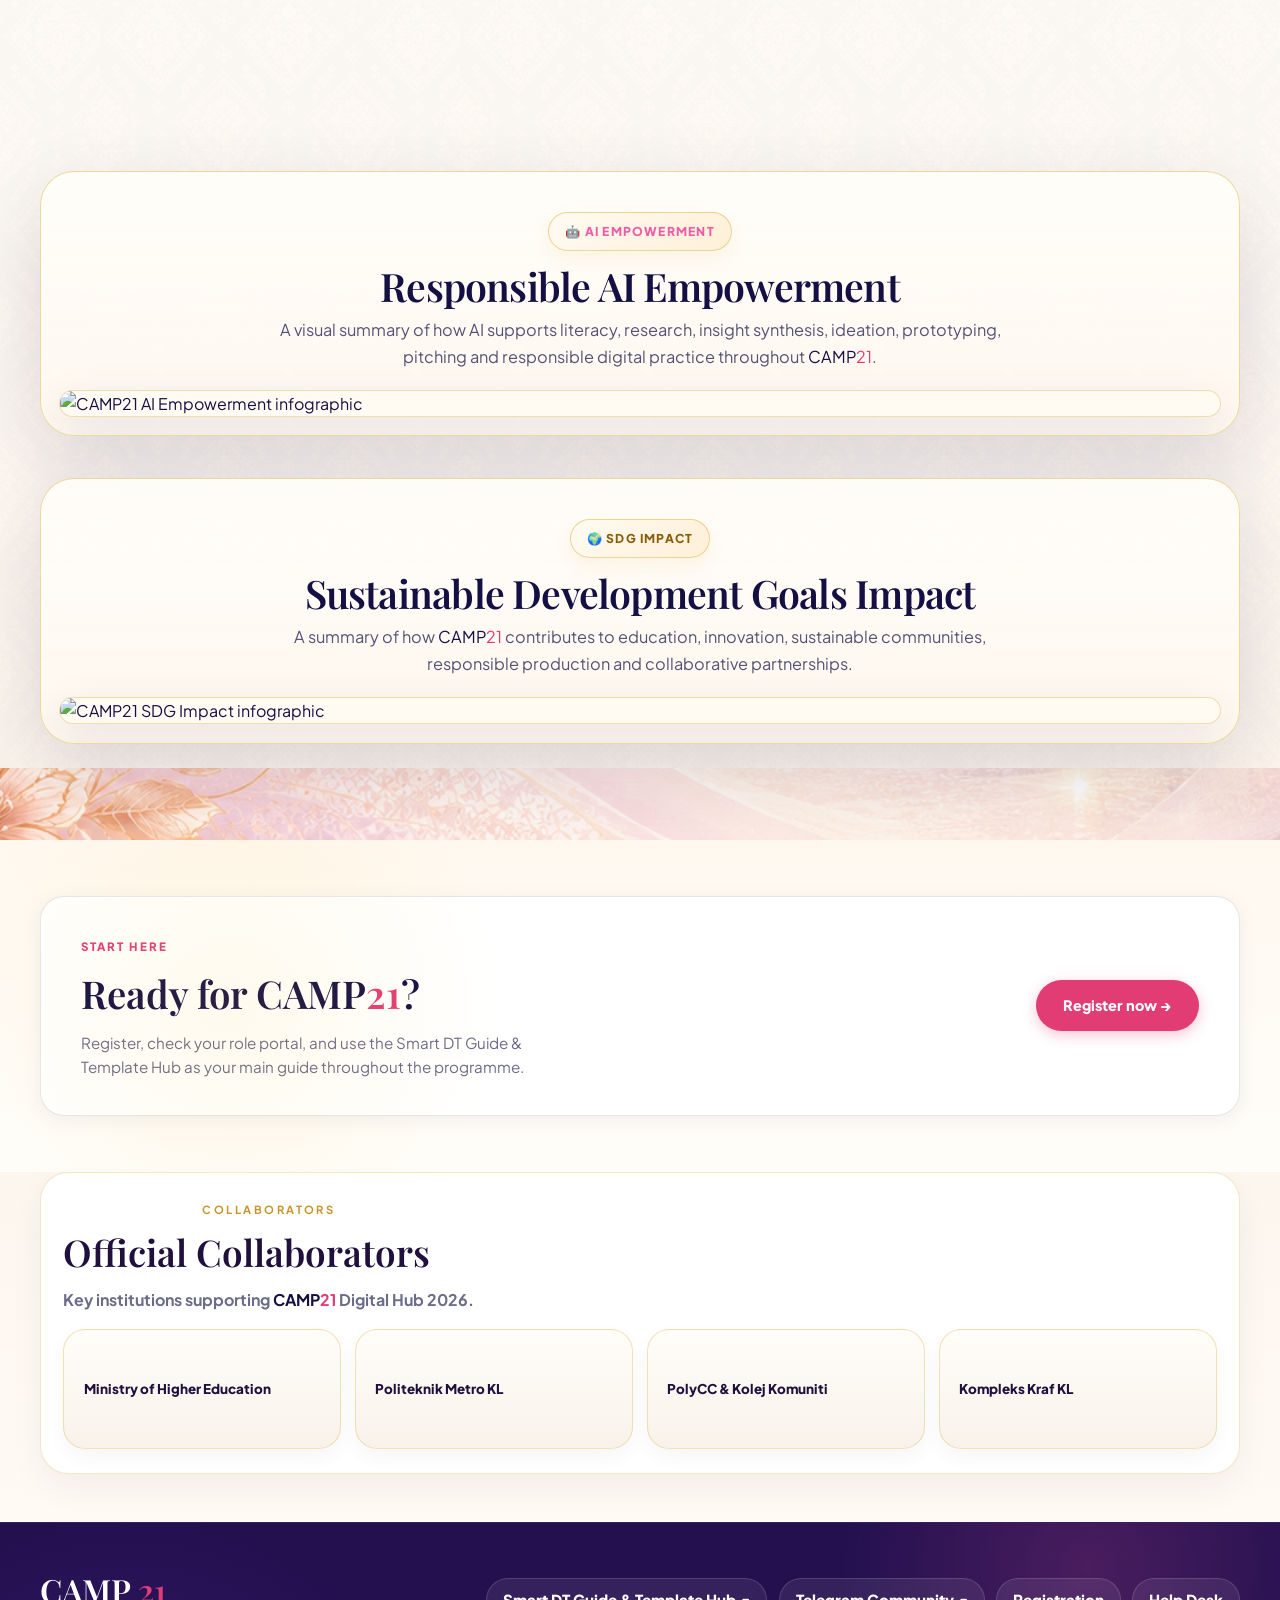
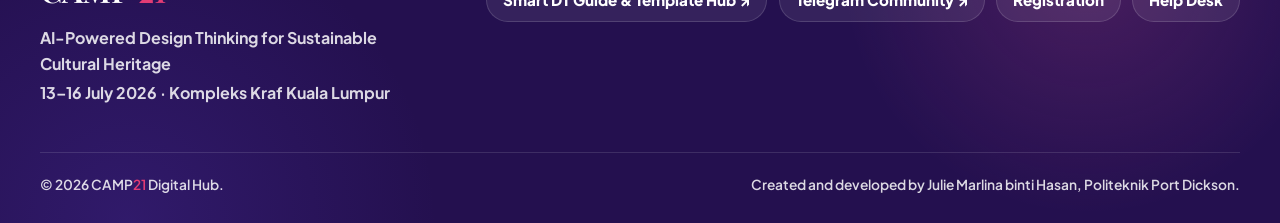
==== commit 0cf61f75: "Add files via upload" ====
--- a/index.html
+++ b/index.html
@@ -121,7 +121,8 @@
     .collab-head p{margin:.3rem 0 0;color:var(--muted);font-weight:700}
     .collab-grid{display:grid;grid-template-columns:repeat(4,minmax(0,1fr));gap:14px}
     .collab-card{display:flex;flex-direction:column;align-items:flex-start;justify-content:center;text-align:left;min-height:120px;border-radius:22px;background:linear-gradient(180deg,#fffdf9,#f8f2ea);border:1px solid rgba(217,175,55,.34);padding:1.1rem 1.2rem;box-shadow:0 8px 20px rgba(32,16,62,.04)}
-    .collab-card img{max-width:180px;max-height:60px;width:auto;height:auto;object-fit:contain;object-position:left;margin-bottom:.6rem}
+    .collab-logo-box{width:76px;height:76px;border-radius:16px;background:#fff;border:1px solid rgba(217,175,55,.3);display:flex;align-items:center;justify-content:center;margin-bottom:.7rem;flex-shrink:0}
+    .collab-card img{max-width:56px;max-height:56px;width:auto;height:auto;object-fit:contain}
     .collab-card span{font-size:.84rem;font-weight:800;color:#20103E;line-height:1.35}
     .camp-footer{position:relative;overflow:hidden;background:linear-gradient(135deg,#11072d 0%,#211054 45%,#3a1770 75%,#5a1f87 100%) !important;color:#fff !important}
     .camp-footer::before{content:'';position:absolute;inset:0;background:radial-gradient(circle at 85% 15%,rgba(240,90,166,.18),transparent 22%),radial-gradient(circle at 10% 100%,rgba(106,71,232,.18),transparent 26%);pointer-events:none}
@@ -141,6 +142,7 @@
     .facts-grid { display: grid; grid-template-columns: repeat(4, 1fr); gap: 1rem; }
     .fact-card { background: var(--cream); border: 1px solid var(--border); border-radius: 1.2rem; padding: 1.4rem 1.2rem; display: flex; flex-direction: column; gap: 0.2rem; }
     .fact-icon { font-size: 1.6rem; margin-bottom: 0.5rem; }
+    .fact-icon img { width: 44px; height: 44px; object-fit: contain; display: block; }
     .fact-label { font-weight: 800; font-size: 0.95rem; color: var(--navy); line-height: 1.25; }
     .fact-sub { font-size: 0.82rem; color: var(--muted); font-weight: 500; }
 
@@ -1299,22 +1301,22 @@
     <div class="wide">
       <div class="facts-grid">
         <div class="fact-card reveal">
-          <div class="fact-icon">📅</div>
+          <div class="fact-icon"><img src="assets/icons/icon-calendar.png" alt=""></div>
           <div class="fact-label">13–16 July 2026</div>
           <div class="fact-sub">Four-day national programme</div>
         </div>
         <div class="fact-card reveal" style="transition-delay:0.08s;">
-          <div class="fact-icon">📍</div>
+          <div class="fact-icon"><img src="assets/icons/icon-location.png" alt=""></div>
           <div class="fact-label">Kompleks Kraf KL</div>
           <div class="fact-sub">Jalan Conlay, Kuala Lumpur</div>
         </div>
         <div class="fact-card reveal" style="transition-delay:0.16s;">
-          <div class="fact-icon">👥</div>
+          <div class="fact-icon"><img src="assets/icons/icon-team.png" alt=""></div>
           <div class="fact-label">10 Teams</div>
           <div class="fact-sub">Politeknik Malaysia participants</div>
         </div>
         <div class="fact-card reveal" style="transition-delay:0.24s;">
-          <div class="fact-icon">🧠</div>
+          <div class="fact-icon"><img src="assets/icons/icon-dt.png" alt=""></div>
           <div class="fact-label">Design Thinking</div>
           <div class="fact-sub">Empathy to final pitch</div>
         </div>
@@ -1525,10 +1527,10 @@
           </div>
         </div>
         <div class="collab-grid">
-          <div class="collab-card"><img src="assets/logos/logo-kpt.png" alt="Ministry of Higher Education" onerror="this.style.display='none'"><span>Ministry of Higher Education</span></div>
-          <div class="collab-card"><img src="assets/logos/logo-pmkl.png" alt="Politeknik Metro KL" onerror="this.style.display='none'"><span>Politeknik Metro KL</span></div>
-          <div class="collab-card"><img src="assets/logos/logo-polycc.png" alt="PolyCC &amp; Kolej Komuniti" onerror="this.style.display='none'"><span>PolyCC &amp; Kolej Komuniti</span></div>
-          <div class="collab-card"><img src="assets/logos/logo-kompleks-kraf.png" alt="Kompleks Kraf KL" onerror="this.style.display='none'"><span>Kompleks Kraf KL</span></div>
+          <div class="collab-card"><div class="collab-logo-box"><img src="assets/logos/logo-kpt.png" alt="Ministry of Higher Education" onerror="this.parentElement.style.display='none'"></div><span>Ministry of Higher Education</span></div>
+          <div class="collab-card"><div class="collab-logo-box"><img src="assets/logos/logo-pmkl.png" alt="Politeknik Metro KL" onerror="this.parentElement.style.display='none'"></div><span>Politeknik Metro KL</span></div>
+          <div class="collab-card"><div class="collab-logo-box"><img src="assets/logos/logo-polycc.png" alt="PolyCC & Kolej Komuniti" onerror="this.parentElement.style.display='none'"></div><span>PolyCC &amp; Kolej Komuniti</span></div>
+          <div class="collab-card"><div class="collab-logo-box"><img src="assets/logos/logo-kompleks-kraf.png" alt="Kompleks Kraf KL" onerror="this.parentElement.style.display='none'"></div><span>Kompleks Kraf KL</span></div>
         </div>
       </div>
     </div>
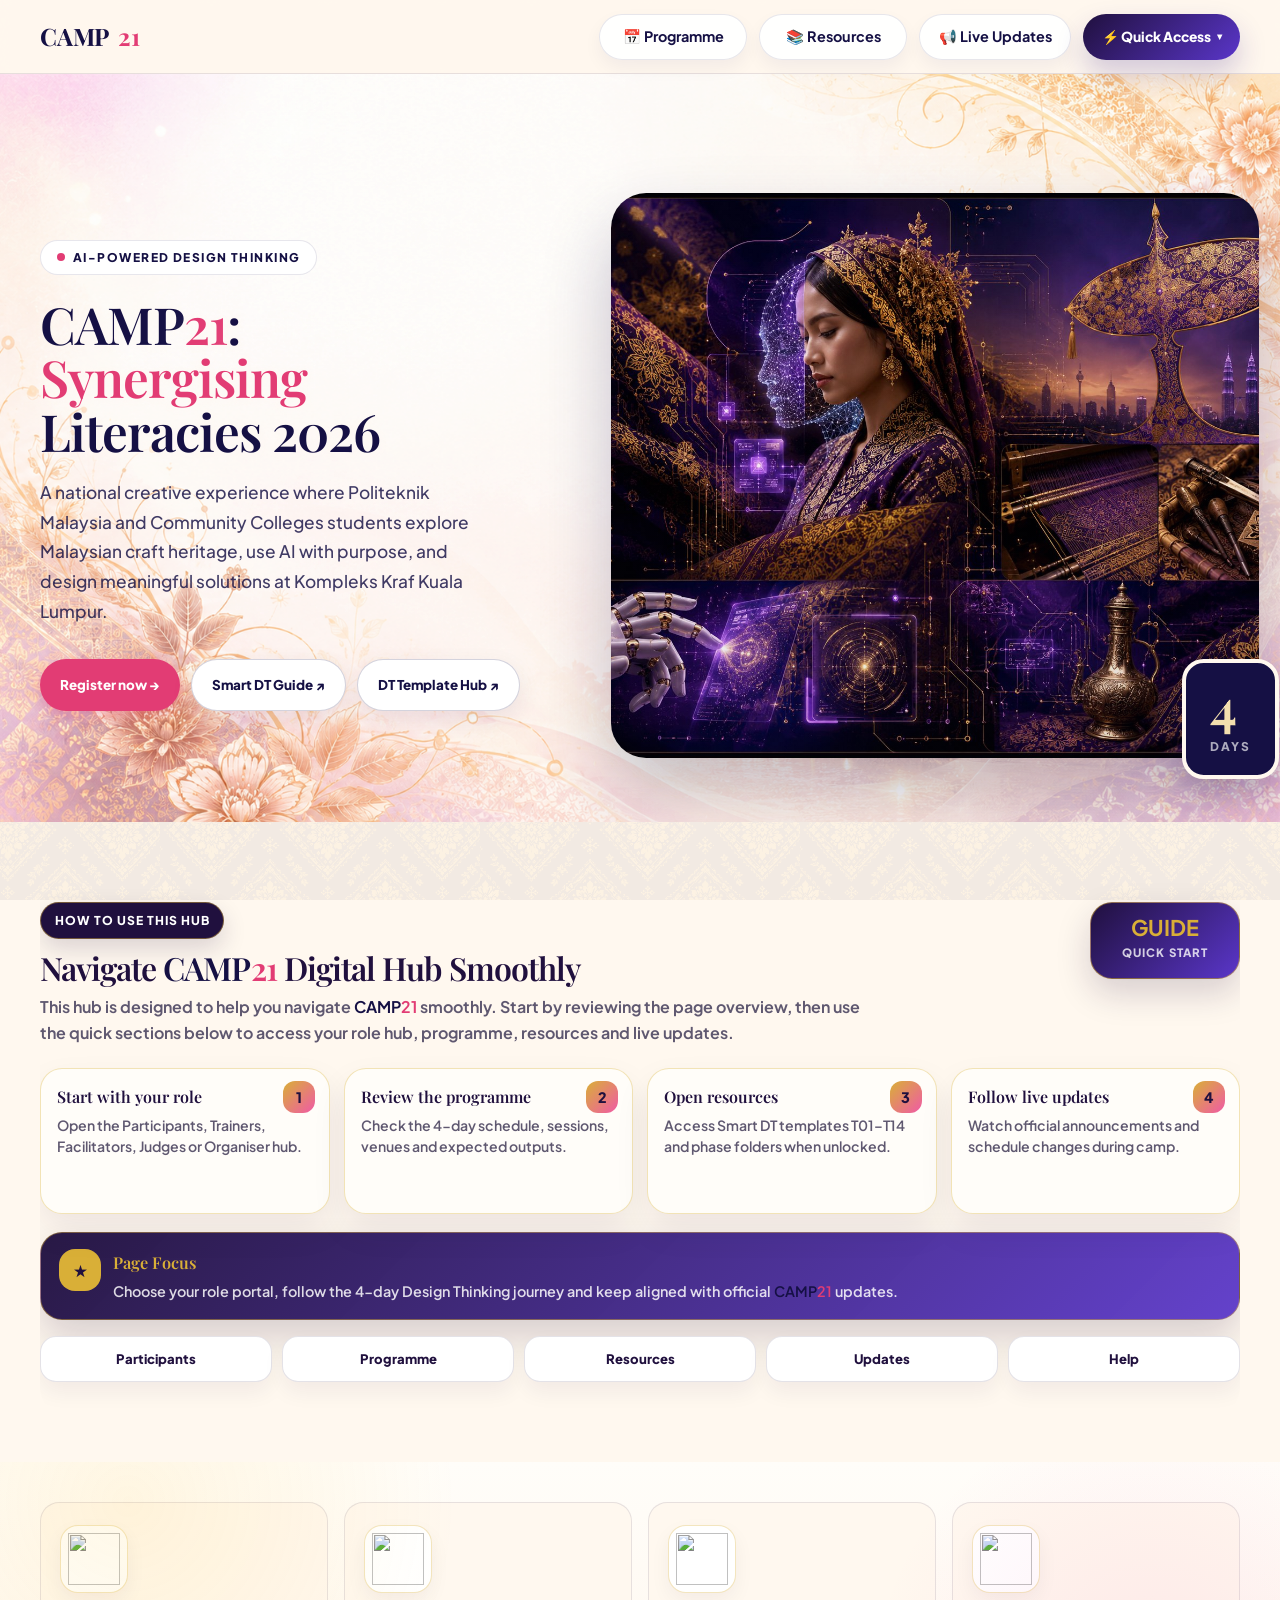
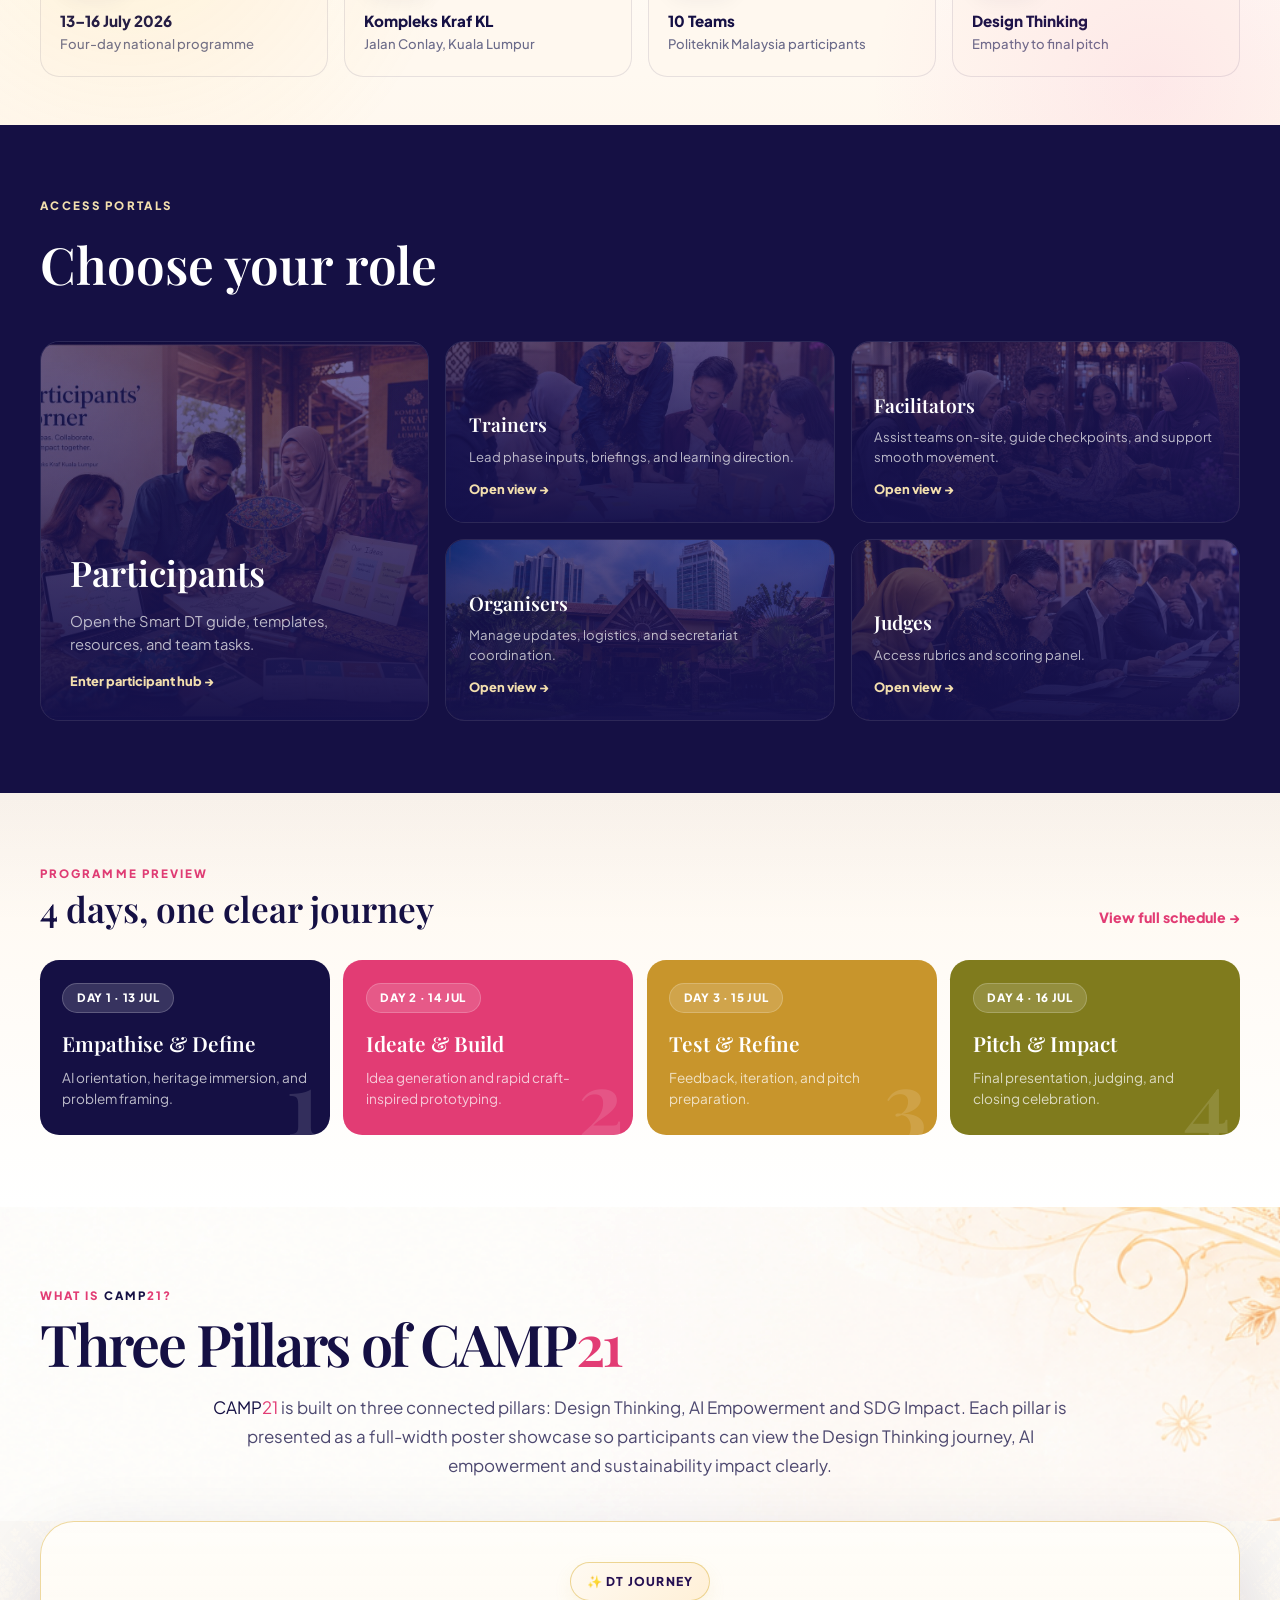
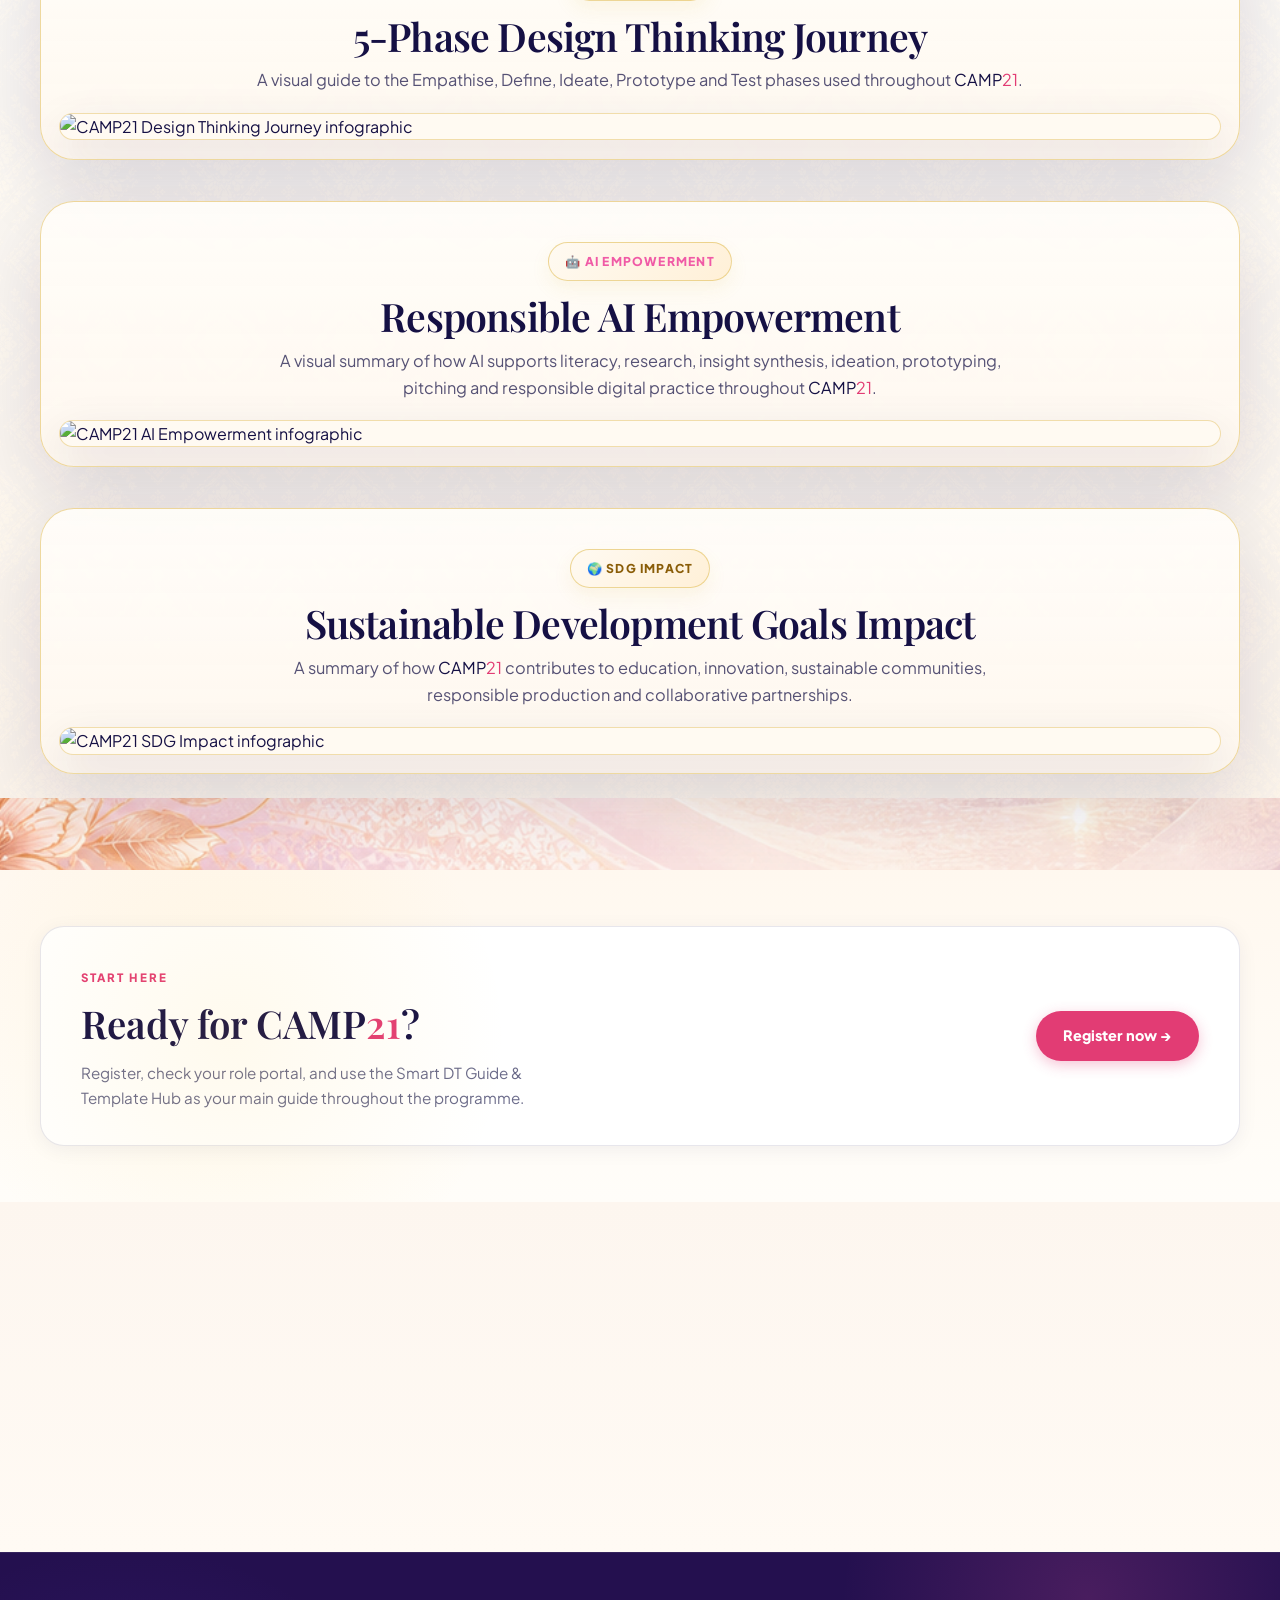
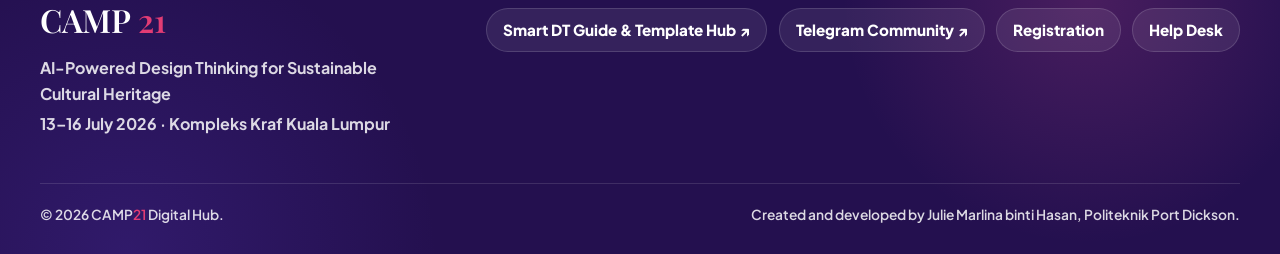
==== commit fb412256: "Add files via upload" ====
--- a/index.html
+++ b/index.html
@@ -141,8 +141,8 @@
     .quick-facts { padding: 2.5rem 0 3rem; background: #fff; }
     .facts-grid { display: grid; grid-template-columns: repeat(4, 1fr); gap: 1rem; }
     .fact-card { background: var(--cream); border: 1px solid var(--border); border-radius: 1.2rem; padding: 1.4rem 1.2rem; display: flex; flex-direction: column; gap: 0.2rem; }
-    .fact-icon { font-size: 1.6rem; margin-bottom: 0.5rem; }
-    .fact-icon img { width: 44px; height: 44px; object-fit: contain; display: block; }
+    .fact-icon { font-size: 1.6rem; margin-bottom: 0.9rem; width: 68px; height: 68px; border-radius: 18px; background: #fff; border: 1px solid rgba(217,175,55,.32); display: flex; align-items: center; justify-content: center; box-shadow: 0 8px 20px rgba(32,16,62,.05); }
+    .fact-icon img { width: 52px; height: 52px; object-fit: contain; display: block; }
     .fact-label { font-weight: 800; font-size: 0.95rem; color: var(--navy); line-height: 1.25; }
     .fact-sub { font-size: 0.82rem; color: var(--muted); font-weight: 500; }
 
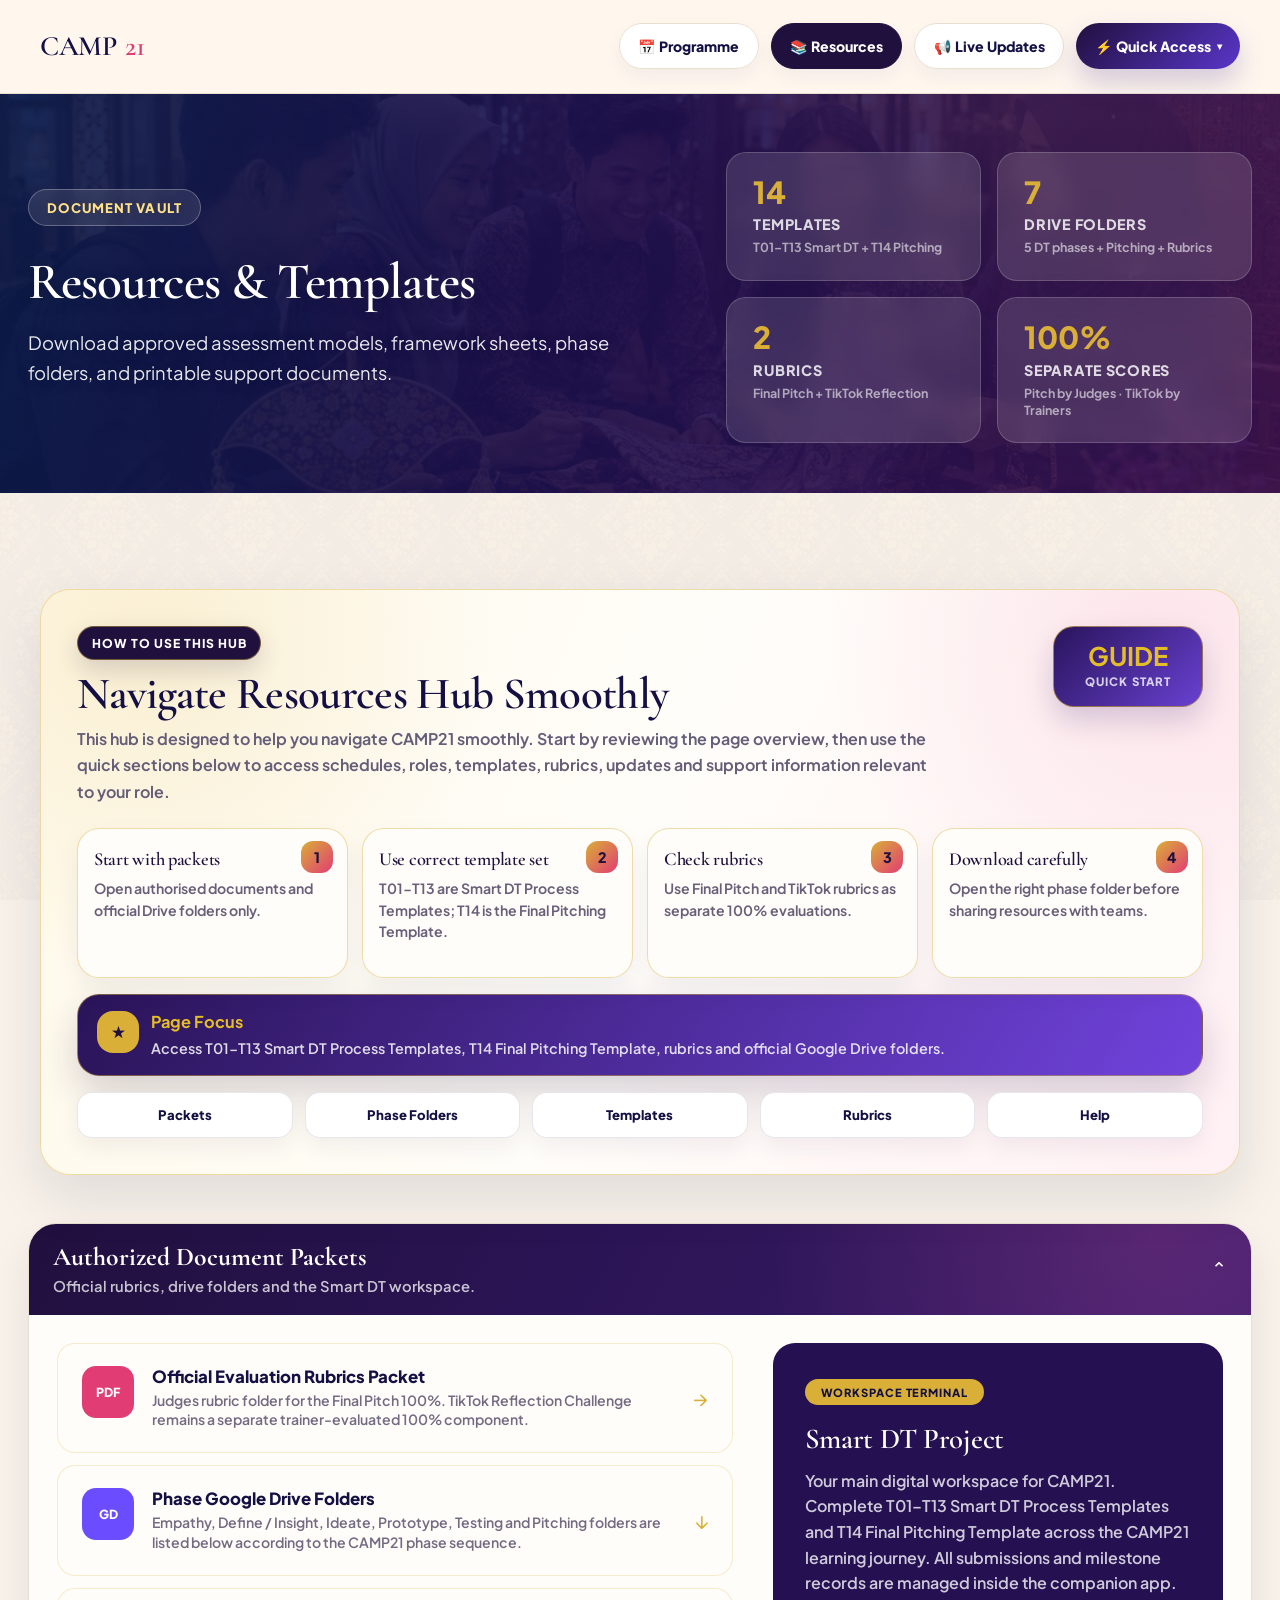
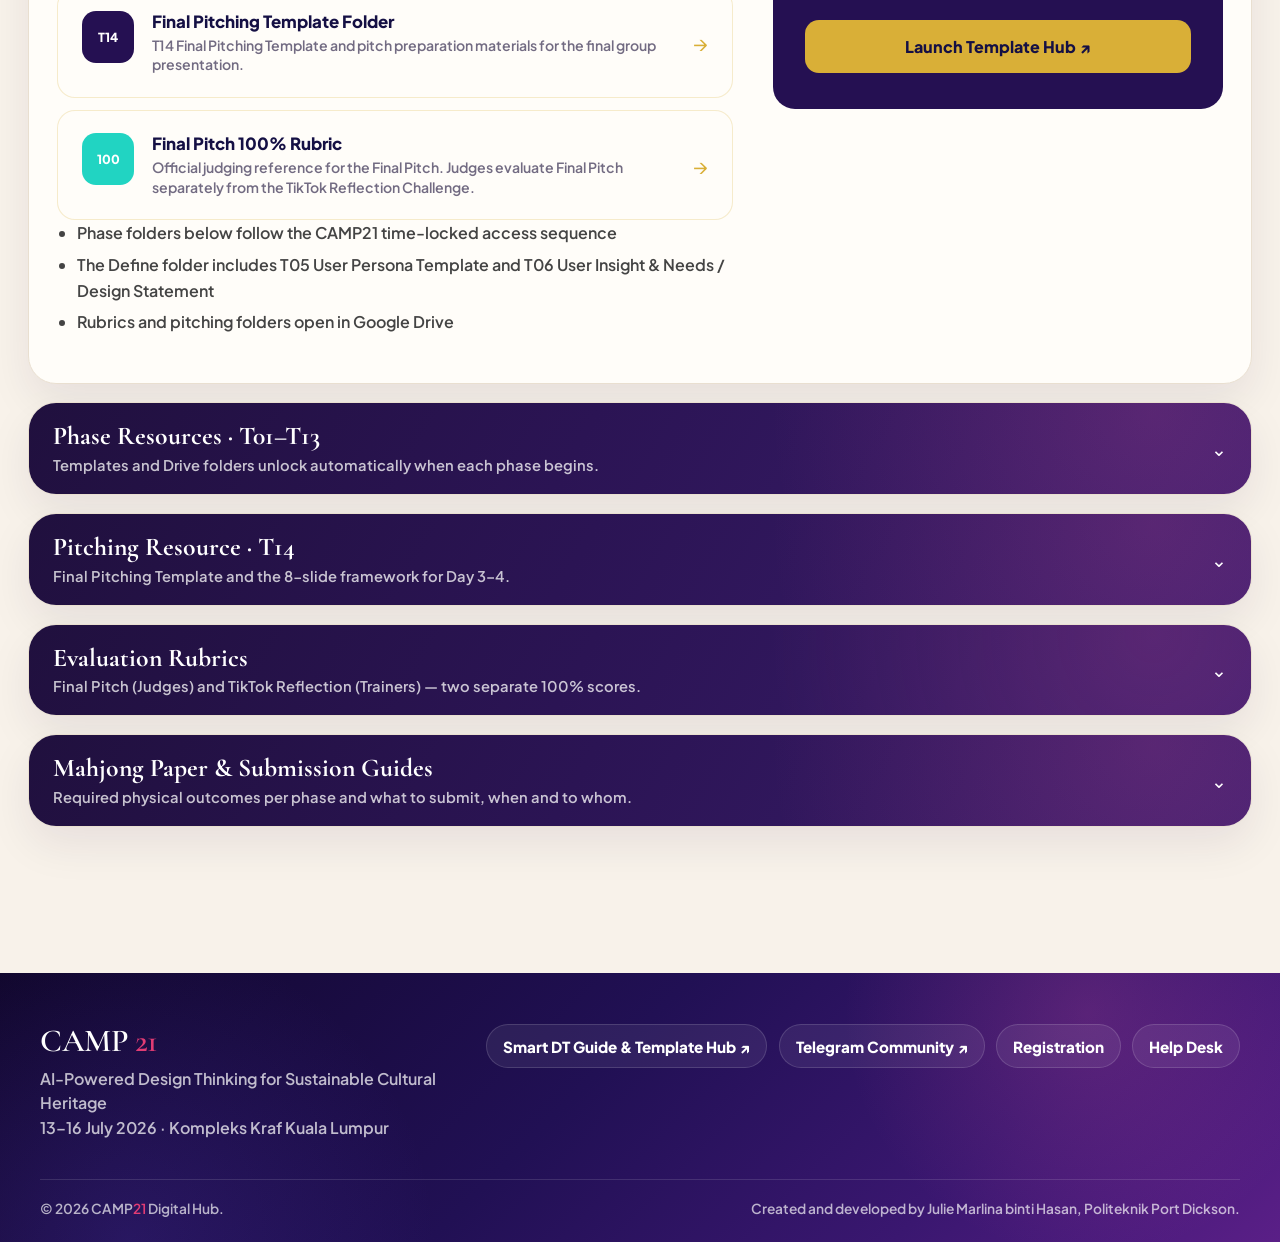
==== commit afc85dd8: "Add files via upload" ====
--- a/index.html
+++ b/index.html
@@ -1,1576 +1,516 @@
-<!DOCTYPE html>
-<html lang="en">
-<head>
-  <meta charset="UTF-8">
-  <meta name="viewport" content="width=device-width, initial-scale=1.0">
-  <title>CAMP21: Synergising Literacies 2026</title>
-  <link rel="preconnect" href="https://fonts.googleapis.com">
-  <link rel="preconnect" href="https://fonts.gstatic.com" crossorigin>
-  <link href="https://fonts.googleapis.com/css2?family=Playfair+Display:ital,wght@0,600;0,700;1,600&family=Plus+Jakarta+Sans:wght@400;500;700;800;900&display=swap" rel="stylesheet">
-
-  <style>
-    :root {
-      --navy:   #14104a;
-      --rose:   #F05AA6;
-      --gold:   #c8952c;
-      --cream:  #fff8ef;
-      --ink:    #1a1060;
-      --muted:  #6b6b8a;
-      --border: rgba(20,16,74,0.10);
-      --font-sans: 'Plus Jakarta Sans', sans-serif;
-      --font-serif: 'Playfair Display', serif;
-      --ease: cubic-bezier(0.16,1,0.3,1);
-    }
-    *, *::before, *::after { box-sizing: border-box; margin: 0; padding: 0; }
-    html { scroll-behavior: smooth; }
-    body { font-family: var(--font-sans); background: var(--cream); color: var(--ink); line-height: 1.6; overflow-x: hidden; }
-    a { text-decoration: none; color: inherit; }
-    ul { list-style: none; }
-    .wide { width: min(100% - 48px, 1200px); margin-inline: auto; }
-    section[id] { scroll-margin-top: 80px; }
-
-    .reveal { opacity: 0; transform: translateY(28px); transition: opacity 0.55s var(--ease), transform 0.55s var(--ease); }
-    .reveal.active { opacity: 1; transform: none; }
-    @media (prefers-reduced-motion: reduce) { .reveal { opacity: 1; transform: none; } }
-
-    /* ── HEADER ── */
-    header {
-      position: sticky; top: 0; z-index: 100;
-      background: rgba(255,248,239,0.94); backdrop-filter: blur(12px);
-      border-bottom: 1px solid var(--border); padding: 0.85rem 0;
-    }
-    .nav-wrap { display: flex; align-items: center; justify-content: space-between; gap: 1rem; }
-    .brand { text-decoration: none; display: flex; align-items: center; gap: 0.55rem; font-family: var(--font-serif); font-weight: 700; font-size: 1.5rem; color: var(--navy); letter-spacing: -0.01em; }
-    .brand-icon { width: 46px; height: 46px; border-radius: 50%; object-fit: contain; }
-    .brand span { color: var(--rose); }
-    .nav-links { display: flex !important; gap: 12px; align-items: center; flex-wrap: wrap; }
-    .nav-links a { font-weight: 700; font-size: 0.9rem; color: var(--ink); transition: color 0.25s; }
-    .nav-links a:hover { color: var(--rose); }
-    .btn-nav { background: var(--rose); color: #fff !important; padding: 0.65rem 1.3rem; border-radius: 999px; font-weight: 900; font-size: 0.88rem; display: inline-flex; align-items: center; gap: 0.3rem; transition: background 0.25s, transform 0.25s; }
-    .btn-nav:hover { background: #c4205a; color: #fff !important; transform: translateY(-1px); }
-    .menu-btn { display: none; background: none; border: none; cursor: pointer; color: var(--navy); font-size: 1.5rem; }
-    .qa-home summary::-webkit-details-marker{display:none}
-    .qa-home[open] .qa-h-chev{transform:rotate(180deg)}
-    .qa-h-drop a:hover{background:rgba(226,60,116,.06);color:var(--rose)}
-
-    /* ── HERO ── */
-    .hero { padding: 3rem 0 4.5rem; position: relative; overflow: hidden; }
-    .hero-heritage-bg {
-      position: absolute; inset: 0; z-index: 0;
-      background-image: url('assets/decors/hero-golden-heritage-bg.png');
-      background-size: cover;
-      background-position: center;
-      opacity: 0.5;
-    }
-    .hero-bg {
-      position: absolute; inset: 0; z-index: 1;
-      background: linear-gradient(90deg, rgba(255,248,239,0.97) 0%, rgba(255,248,239,0.90) 50%, rgba(255,248,239,0.70) 100%);
-    }
-    .hero-grid { display: grid; grid-template-columns: 1fr 1fr; gap: 3.5rem; align-items: center; position: relative; z-index: 1; }
-    .hero-badge { display: inline-flex; align-items: center; gap: 0.5rem; background: #fff; border: 1px solid var(--border); border-radius: 999px; padding: 0.45rem 1rem; font-size: 0.75rem; font-weight: 900; letter-spacing: 0.12em; text-transform: uppercase; color: var(--navy); margin-bottom: 1.4rem; }
-    .hero-badge-dot { width: 8px; height: 8px; border-radius: 50%; background: var(--rose); flex-shrink: 0; }
-    .hero h1 { font-family: var(--font-serif); font-size: clamp(2.8rem, 5.5vw, 5rem); font-weight: 700; line-height: 0.95; letter-spacing: -0.01em; color: var(--navy); margin-bottom: 1.2rem; }
-    .hero h1 em { color: var(--rose); font-style: normal; display: block; }
-    .hero-desc { font-size: 1.05rem; font-weight: 500; color: var(--muted); max-width: 44ch; margin-bottom: 2rem; line-height: 1.65; }
-    .hero-actions { display: flex; flex-wrap: wrap; gap: 0.8rem; }
-    .btn-primary { background: var(--rose); color: #fff; padding: 0.85rem 1.7rem; border-radius: 999px; font-weight: 900; font-size: 0.9rem; display: inline-flex; align-items: center; gap: 0.4rem; transition: background 0.25s, box-shadow 0.25s; box-shadow: 0 4px 14px rgba(226,60,116,0.30); }
-    .btn-primary:hover { background: #c4205a; }
-    .btn-outline { background: #fff; color: var(--navy); border: 1.5px solid var(--border); padding: 0.85rem 1.7rem; border-radius: 999px; font-weight: 800; font-size: 0.9rem; display: inline-flex; align-items: center; gap: 0.4rem; transition: border-color 0.25s; }
-    .btn-outline:hover { border-color: var(--navy); }
-    .hero-visual { position: relative; }
-    .hero-img-wrap { border-radius: 2rem; overflow: hidden; box-shadow: 0 28px 60px rgba(20,16,74,0.18); aspect-ratio: 4/3.2; border: 1px solid rgba(255,255,255,0.5); }
-    .hero-img-wrap img { width: 100%; height: 100%; object-fit: cover; display: block; }
-    .hero-img-slot { width: 100%; height: 100%; background: linear-gradient(135deg, var(--navy) 0%, #5a36c9 55%, var(--rose) 110%); display: grid; place-items: center; }
-    .hero-img-slot span { color: rgba(255,255,255,0.4); font-size: 0.75rem; font-weight: 700; text-align: center; padding: 1rem; }
-    .hero-days-badge { position: absolute; right: -1rem; bottom: -1rem; background: var(--navy); color: #fff; border: 4px solid var(--cream); border-radius: 1.2rem; padding: 1rem 1.4rem; box-shadow: 0 8px 24px rgba(20,16,74,0.22); }
-    .hero-days-badge strong { font-family: var(--font-serif); font-size: 4.5rem; line-height: 1; color: #f3dfae; display: block; }
-    .hero-days-badge small { font-size: 0.75rem; font-weight: 900; letter-spacing: 0.18em; text-transform: uppercase; color: rgba(255,255,255,0.65); }
-
-
-    /* ── HEADER PILLS / HOME QUICK START / GRADIENT FOOTER ── */
-    .nav-pill-holder{display:flex;align-items:center;gap:.75rem;flex-wrap:wrap;justify-content:flex-end}
-    .nav-pill-link,.qa-pill-home{display:inline-flex;align-items:center;gap:.45rem;padding:.82rem 1.15rem;border-radius:999px;background:rgba(255,255,255,.96);border:1px solid var(--border);box-shadow:0 8px 18px rgba(20,16,74,.05);font-size:.92rem;font-weight:900;color:var(--navy);transition:.22s ease}
-    .nav-pill-link:hover,.qa-pill-home:hover{transform:translateY(-1px);border-color:rgba(79,59,171,.28);box-shadow:0 12px 24px rgba(20,16,74,.08)}
-    .qa-pill-home{background:linear-gradient(135deg,#22105d,#4c30bf);color:#fff;border-color:transparent;box-shadow:0 14px 28px rgba(55,38,140,.22)}
-    .qa-home[open] .qa-h-chev{transform:rotate(180deg)}
-    @media(max-width:980px){.nav-pill-holder{justify-content:flex-start}}
-
-    .home-quickstart{padding:1.1rem 0 3.6rem;background:linear-gradient(180deg,#fffdf9 0%,#fdf6ef 100%);position:relative}
-    .home-quickstart::before{content:'';position:absolute;inset:0;background:radial-gradient(circle at 10% 10%,rgba(240,90,166,.08),transparent 26%),radial-gradient(circle at 90% 0%,rgba(217,175,55,.10),transparent 24%);pointer-events:none}
-    .quickstart-panel{position:relative;z-index:1;background:linear-gradient(135deg,rgba(255,253,249,.98),rgba(248,242,234,.95));border:1px solid rgba(217,175,55,.34);border-radius:34px;padding:1.7rem 1.7rem 1.5rem;box-shadow:0 18px 40px rgba(32,16,62,.07)}
-    .quickstart-head{display:flex;justify-content:space-between;gap:1.4rem;align-items:flex-start;margin-bottom:1.35rem}
-    .quickstart-kicker{display:inline-flex;align-items:center;border-radius:999px;background:#20103E;color:#fff;padding:.7rem 1.05rem;font-size:.82rem;font-weight:900;letter-spacing:.08em;text-transform:uppercase;box-shadow:0 10px 22px rgba(32,16,62,.15)}
-    .quickstart-head h2{margin:.9rem 0 .55rem;font-family:var(--font-serif);font-size:clamp(2.15rem,4vw,3.2rem);line-height:.95;letter-spacing:-.03em;color:#20103E}
-    .quickstart-head p{margin:0;max-width:760px;color:var(--muted);font-size:1rem;line-height:1.65;font-weight:700}
-    .quickstart-badge{min-width:170px;border-radius:28px;background:linear-gradient(135deg,#2c1368,#5b3dd9);padding:1rem 1.25rem;color:#fff;box-shadow:0 16px 32px rgba(67,49,173,.20)}
-    .quickstart-badge strong{display:block;font-size:1.7rem;line-height:1;color:#f3c940;font-weight:900}
-    .quickstart-badge span{display:block;margin-top:.35rem;font-size:.86rem;font-weight:900;letter-spacing:.08em;text-transform:uppercase;color:rgba(255,255,255,.9)}
-    .quickstart-grid{display:grid;grid-template-columns:repeat(4,minmax(0,1fr));gap:16px;margin-top:.6rem}
-    .quickstart-card{position:relative;background:#fff;border:1px solid rgba(217,175,55,.35);border-radius:24px;padding:1.2rem 1.15rem 1.15rem;min-height:160px;box-shadow:0 10px 22px rgba(32,16,62,.05)}
-    .quickstart-card h3{margin:0 0 .55rem;font-size:1rem;font-weight:900;color:#20103E;padding-right:46px}
-    .quickstart-card p{margin:0;color:#6f6780;font-size:.96rem;font-weight:700;line-height:1.6}
-    .quickstart-num{position:absolute;right:16px;top:14px;width:38px;height:38px;border-radius:14px;display:grid;place-items:center;background:linear-gradient(135deg,#E7BC46,#F05AA6);color:#20103E;font-size:1.08rem;font-weight:900}
-    .quickstart-focus{margin-top:16px;border-radius:28px;background:linear-gradient(90deg,#291257 0%,#4a2db2 55%,#6a47e8 100%);padding:1.1rem 1.25rem;display:flex;align-items:center;gap:14px;color:#fff;box-shadow:0 16px 34px rgba(53,37,143,.18)}
-    .quickstart-focus-icon{width:48px;height:48px;border-radius:16px;display:grid;place-items:center;background:#E4B93E;color:#20103E;font-size:1.35rem;flex-shrink:0}
-    .quickstart-focus h3{margin:0 0 .2rem;color:#ffd765;font-size:1.02rem;font-weight:900}
-    .quickstart-focus p{margin:0;color:rgba(255,255,255,.94);font-size:1rem;font-weight:800;line-height:1.5}
-    .collab-section{padding:0 0 3rem;background:linear-gradient(180deg,#fdf6ef 0%,#fffaf4 100%)}
-    .collab-wrap{border:1px solid rgba(217,175,55,.30);border-radius:28px;background:#fff;box-shadow:0 14px 34px rgba(32,16,62,.05);padding:1.5rem 1.4rem}
-    .collab-head{display:flex;align-items:flex-end;justify-content:space-between;gap:1rem;flex-wrap:wrap;margin-bottom:1rem}
-    .collab-head h2{margin:0;font-family:var(--font-serif);font-size:clamp(1.6rem,3vw,2.3rem);color:#20103E}
-    .collab-head p{margin:.3rem 0 0;color:var(--muted);font-weight:700}
-    .collab-grid{display:grid;grid-template-columns:repeat(4,minmax(0,1fr));gap:14px}
-    .collab-card{display:flex;flex-direction:column;align-items:flex-start;justify-content:center;text-align:left;min-height:120px;border-radius:22px;background:linear-gradient(180deg,#fffdf9,#f8f2ea);border:1px solid rgba(217,175,55,.34);padding:1.1rem 1.2rem;box-shadow:0 8px 20px rgba(32,16,62,.04)}
-    .collab-logo-box{width:76px;height:76px;border-radius:16px;background:#fff;border:1px solid rgba(217,175,55,.3);display:flex;align-items:center;justify-content:center;margin-bottom:.7rem;flex-shrink:0}
-    .collab-card img{max-width:56px;max-height:56px;width:auto;height:auto;object-fit:contain}
-    .collab-card span{font-size:.84rem;font-weight:800;color:#20103E;line-height:1.35}
-    .camp-footer{position:relative;overflow:hidden;background:linear-gradient(135deg,#11072d 0%,#211054 45%,#3a1770 75%,#5a1f87 100%) !important;color:#fff !important}
-    .camp-footer::before{content:'';position:absolute;inset:0;background:radial-gradient(circle at 85% 15%,rgba(240,90,166,.18),transparent 22%),radial-gradient(circle at 10% 100%,rgba(106,71,232,.18),transparent 26%);pointer-events:none}
-    .camp-footer .footer-grid,.camp-footer .footer-bottom,.camp-footer .footer-inner,.camp-footer .footer-shell,.camp-footer .footer-min-bottom{position:relative;z-index:1}
-    .camp-footer .footer-brand-line{color:#fff}
-    .camp-footer .footer-brand-line span,.camp-footer .footer-brand span{color:#F05AA6 !important}
-    .camp-footer .footer-brand-block p,.camp-footer .footer-col p,.camp-footer .footer-col a,.camp-footer .footer-min-bottom,.camp-footer .footer-min-bottom span{color:rgba(255,255,255,.84) !important}
-    .camp-footer .footer-col h4{color:#f2cb57 !important}
-    .camp-footer .footer-min-links a{background:rgba(255,255,255,.08);color:#fff;border-color:rgba(255,255,255,.14);box-shadow:none}
-    .camp-footer .footer-min-links a:hover{background:rgba(255,255,255,.14);border-color:rgba(240,90,166,.42);color:#fff}
-    @media(max-width:1100px){.quickstart-grid{grid-template-columns:repeat(2,minmax(0,1fr))}.collab-grid{grid-template-columns:repeat(2,minmax(0,1fr))}}
-    @media(max-width:760px){.quickstart-head{flex-direction:column}.quickstart-badge{width:100%;max-width:220px}.quickstart-focus{align-items:flex-start}.quickstart-focus-icon{margin-top:2px}}
-    @media(max-width:560px){.quickstart-grid,.collab-grid{grid-template-columns:1fr}.quickstart-panel{padding:1.25rem}.quickstart-focus{flex-direction:column;align-items:flex-start}}
-
-    /* ── QUICK FACTS ── */
-    .quick-facts { padding: 2.5rem 0 3rem; background: #fff; }
-    .facts-grid { display: grid; grid-template-columns: repeat(4, 1fr); gap: 1rem; }
-    .fact-card { background: var(--cream); border: 1px solid var(--border); border-radius: 1.2rem; padding: 1.4rem 1.2rem; display: flex; flex-direction: column; gap: 0.2rem; }
-    .fact-icon { font-size: 1.6rem; margin-bottom: 0.9rem; width: 68px; height: 68px; border-radius: 18px; background: #fff; border: 1px solid rgba(217,175,55,.32); display: flex; align-items: center; justify-content: center; box-shadow: 0 8px 20px rgba(32,16,62,.05); }
-    .fact-icon img { width: 52px; height: 52px; object-fit: contain; display: block; }
-    .fact-label { font-weight: 800; font-size: 0.95rem; color: var(--navy); line-height: 1.25; }
-    .fact-sub { font-size: 0.82rem; color: var(--muted); font-weight: 500; }
-
-    /* ── PORTALS ── */
-    .portals { padding: 4.5rem 0; background: var(--navy); position: relative; overflow: hidden; }
-    .portals-eyebrow { font-size: 0.72rem; font-weight: 900; letter-spacing: 0.2em; text-transform: uppercase; color: #f3dfae; margin-bottom: 0.5rem; }
-    .portals-title { font-family: var(--font-serif); font-size: clamp(2rem, 4vw, 3.2rem); font-weight: 700; color: #fff; margin-bottom: 2.2rem; }
-    .portals-grid { display: grid; grid-template-columns: 1fr 1fr 1fr; grid-template-rows: 1fr 1fr; gap: 1rem; }
-    .portal-featured { grid-row: 1 / 3; position: relative; border-radius: 1.2rem; overflow: hidden; border: 1px solid rgba(255,255,255,0.1); min-height: 380px; display: flex; flex-direction: column; justify-content: flex-end; transition: transform 0.3s var(--ease); }
-    .portal-featured:hover { transform: translateY(-4px); }
-    .portal-card { position: relative; border-radius: 1.2rem; overflow: hidden; border: 1px solid rgba(255,255,255,0.1); min-height: 175px; display: flex; flex-direction: column; justify-content: flex-end; transition: transform 0.3s var(--ease); }
-    .portal-card:hover { transform: translateY(-3px); }
-    .portal-bg { position: absolute; inset: 0; background: linear-gradient(135deg, #1a1060 0%, #3b2a8a 100%); }
-    .portal-bg img { position: absolute; inset: 0; width: 100%; height: 100%; object-fit: cover; opacity: 0.4; }
-    .portal-overlay { position: absolute; inset: 0; background: linear-gradient(to top, rgba(20,16,74,0.95) 0%, rgba(20,16,74,0.6) 50%, rgba(20,16,74,0.2) 100%); }
-    .portal-featured .portal-overlay { background: linear-gradient(to top, rgba(20,16,74,0.95) 0%, rgba(20,16,74,0.35) 60%, rgba(20,16,74,0.1) 100%); }
-    .portal-body { position: relative; z-index: 2; padding: 1.4rem; }
-    .portal-featured .portal-body { padding: 1.8rem; }
-    .portal-title { font-family: var(--font-serif); font-size: 1.5rem; font-weight: 700; color: #fff; margin-bottom: 0.4rem; }
-    .portal-featured .portal-title { font-size: 2.2rem; margin-bottom: 0.6rem; }
-    .portal-desc { font-size: 0.82rem; color: rgba(255,255,255,0.7); line-height: 1.5; margin-bottom: 0.8rem; }
-    .portal-featured .portal-desc { font-size: 0.92rem; margin-bottom: 1rem; }
-    .portal-cta { font-size: 0.8rem; font-weight: 900; color: #f3dfae; }
-
-    /* ── PROGRAMME ── */
-    .programme { padding: 4.5rem 0; background: linear-gradient(to bottom, var(--cream), #fff); }
-    .section-header { display: flex; align-items: flex-end; justify-content: space-between; gap: 1rem; margin-bottom: 2rem; flex-wrap: wrap; }
-    .section-eyebrow { font-size: 0.72rem; font-weight: 900; letter-spacing: 0.18em; text-transform: uppercase; color: var(--rose); margin-bottom: 0.4rem; }
-    .section-title { font-family: var(--font-serif); font-size: clamp(2rem, 4vw, 3rem); font-weight: 700; color: var(--navy); }
-    .section-link { font-weight: 900; font-size: 0.88rem; color: var(--rose); white-space: nowrap; display: inline-flex; align-items: center; gap: 0.3rem; transition: opacity 0.2s; }
-    .section-link:hover { opacity: 0.7; }
-    .days-grid { display: grid; grid-template-columns: repeat(4,1fr); gap: 0.85rem; }
-    .day-card { border-radius: 1.2rem; padding: 1.4rem; min-height: 175px; position: relative; overflow: hidden; color: #fff; display: flex; flex-direction: column; }
-    .day-card .day-num-bg { position: absolute; right: 0.6rem; bottom: -0.1em; font-family: var(--font-serif); font-size: 5.5rem; font-weight: 700; color: rgba(255,255,255,0.13); line-height: 1; pointer-events: none; user-select: none; }
-    .day-badge-pill { display: inline-flex; background: rgba(255,255,255,0.15); border: 1px solid rgba(255,255,255,0.2); border-radius: 999px; padding: 0.3rem 0.85rem; font-size: 0.72rem; font-weight: 900; letter-spacing: 0.06em; text-transform: uppercase; margin-bottom: 0.9rem; align-self: flex-start; }
-    .day-card h3 { font-family: var(--font-serif); font-size: 1.3rem; font-weight: 700; margin-bottom: 0.5rem; position: relative; z-index: 1; }
-    .day-card p { font-size: 0.85rem; color: rgba(255,255,255,0.72); line-height: 1.5; position: relative; z-index: 1; }
-    .dc-1 { background: var(--navy); }
-    .dc-2 { background: var(--rose); }
-    .dc-3 { background: var(--gold); }
-    .dc-4 { background: #807b1d; }
-
-    /* ── FRAMEWORK ── */
-    .framework { padding: 4rem 0 1.5rem; background: #fff; }
-    .fw-grid { display: grid; grid-template-columns: repeat(3,1fr); gap: 1.2rem; }
-    .fw-card { background: var(--cream); border: 1px solid var(--border); border-radius: 1.2rem; padding: 2rem 1.8rem; position: relative; overflow: hidden; transition: transform 0.3s var(--ease), box-shadow 0.3s; }
-    .fw-card::before { content: ""; position: absolute; top: 0; left: 0; right: 0; height: 4px; background: var(--accent, var(--navy)); }
-    .fw-card:hover { transform: translateY(-5px); box-shadow: 0 18px 40px rgba(20,16,74,0.10); }
-    .fw-icon { font-size: 1.8rem; margin-bottom: 1rem; }
-    .fw-card h3 { font-family: var(--font-serif); font-size: 1.4rem; font-weight: 700; color: var(--navy); margin-bottom: 0.6rem; }
-    .fw-card p { font-size: 0.94rem; color: var(--muted); line-height: 1.6; }
-    .fw-tags { display: flex; gap: 0.4rem; flex-wrap: wrap; margin-top: 0.9rem; }
-    .fw-tag { font-size: 0.7rem; font-weight: 800; letter-spacing: 0.04em; color: var(--accent, var(--navy)); background: rgba(20,16,74,0.08); padding: 0.28rem 0.65rem; border-radius: 999px; }
-
-    /* ── CTA STRIP ── */
-    .cta-strip { padding: 3.5rem 0; background: var(--cream); }
-    .cta-box { background: #fff; border: 1px solid var(--border); border-radius: 1.5rem; padding: 2.2rem 2.5rem; display: flex; align-items: center; justify-content: space-between; gap: 2rem; flex-wrap: wrap; box-shadow: 0 4px 20px rgba(20,16,74,0.06); }
-    .cta-box-left .cta-eyebrow { font-size: 0.72rem; font-weight: 900; letter-spacing: 0.18em; text-transform: uppercase; color: var(--rose); margin-bottom: 0.4rem; }
-    .cta-box-left h2 { font-family: var(--font-serif); font-size: clamp(1.8rem, 3vw, 2.4rem); font-weight: 700; color: var(--navy); }
-    .cta-box-left p { color: var(--muted); font-size: 0.95rem; margin-top: 0.4rem; max-width: 46ch; }
-
-    /* ── LOGOS ── */
-    .logos { padding: 4rem 0; background: var(--navy); }
-    .logos-eyebrow { text-align: center; font-size: 0.7rem; font-weight: 900; letter-spacing: 0.22em; text-transform: uppercase; color: rgba(255,255,255,0.45); margin-bottom: 2.5rem; }
-    .logos-grid { display: grid; grid-template-columns: repeat(4,1fr); gap: 1.2rem; }
-    .logo-tile { background: #fff; border-radius: 1rem; padding: 1.2rem; display: flex; flex-direction: column; align-items: center; gap: 0.8rem; aspect-ratio: 1/1; justify-content: center; max-width: 170px; margin: 0 auto; }
-    .logo-tile img { max-height: 80%; max-width: 88%; width: 100%; height: auto; object-fit: contain; }
-    .logo-tile span { font-size: 0.72rem; font-weight: 700; color: rgba(255,255,255,0.55); text-align: center; line-height: 1.35; }
-    .logo-label { font-size: 0.72rem; font-weight: 600; color: rgba(255,255,255,0.6); text-align: center; line-height: 1.35; margin: 0.5rem auto 0; max-width: 170px; width: 100%; display: block; }
-
-    /* ── 3 PILLARS ── */
-    .pillars-section { padding: 0 0 1rem; max-width: 100%; }
-    .pillars-grid { display: grid; grid-template-columns: repeat(3,1fr); gap: 1.25rem; align-items: start; }
-    @media (max-width: 768px) { .pillars-grid { grid-template-columns: 1fr; } }
-    /* Per-card solid colors */
-    .pillar-card { border-radius: 20px; padding: 1.8rem 1.6rem; display: flex; flex-direction: column; gap: 0; }
-    .pillar-card-dt  { background: var(--navy); }
-    .pillar-card-ai  { background: var(--rose); }
-    .pillar-card-sdg { background: var(--gold); }
-    .pillar-tag { display: inline-block; font-size: 11px; font-weight: 800; letter-spacing: 0.1em; text-transform: uppercase; margin-bottom: 0.9rem; background: rgba(255,255,255,0.18); color: #fff !important; padding: 0.35rem 1rem; border-radius: 999px; border: 1px solid rgba(255,255,255,0.25); }
-    .pillar-title { font-family: var(--font-serif); font-size: 20px; font-weight: 600; color: #fff; margin: 0 0 0.5rem; line-height: 1.3; }
-    .pillar-desc { font-size: 13px; color: rgba(255,255,255,0.65); line-height: 1.75; margin: 0 0 1.25rem; }
-    /* DT flow */
-    .dt-flow { display: flex; flex-direction: column; gap: 0; }
-    .dt-phase { display: flex; align-items: flex-start; gap: 10px; }
-    .dt-dot { width: 30px; height: 30px; border-radius: 50%; background: rgba(255,255,255,0.12); display: flex; align-items: center; justify-content: center; font-size: 10px; font-weight: 700; flex-shrink: 0; color: #fff; border: 1px solid rgba(255,255,255,0.2); }
-    .dt-info { display: flex; flex-direction: column; padding-top: 4px; padding-bottom: 2px; }
-    .dt-phase-name { font-size: 12.5px; font-weight: 700; line-height: 1.2; color: #fff; }
-    .dt-phase-sub { font-size: 11px; color: rgba(255,255,255,0.5); margin-top: 2px; line-height: 1.4; }
-    .dt-arrow { font-size: 11px; color: rgba(255,255,255,0.25); margin-left: 13px; line-height: 1; padding: 2px 0; }
-    /* AI chips */
-    .ai-chips { display: flex; flex-direction: column; gap: 6px; margin-bottom: 0.85rem; }
-    .ai-chip { background: rgba(255,255,255,0.08); border: 1px solid rgba(255,255,255,0.14); border-radius: 10px; padding: 8px 12px; display: flex; flex-direction: column; gap: 2px; }
-    .ai-chip-day { font-size: 10px; font-weight: 800; text-transform: uppercase; letter-spacing: 0.1em; color: #f3dfae; }
-    .ai-chip-label { font-size: 12px; font-weight: 700; color: #fff; }
-    .ai-chip-sub { font-size: 11px; color: rgba(255,255,255,0.5); line-height: 1.4; }
-    /* SDG 2-column grid */
-    .sdg-rows { display: grid; grid-template-columns: 1fr 1fr; gap: 7px; }
-    .sdg-row { display: flex; align-items: center; gap: 8px; background: rgba(255,255,255,0.12); border: 1px solid rgba(255,255,255,0.18); border-radius: 10px; padding: 7px 9px; }
-    .sdg-badge { width: 36px; height: 36px; border-radius: 6px; display: flex; align-items: center; justify-content: center; flex-shrink: 0; }
-    .sdg-badge-num { font-size: 14px; font-weight: 900; color: #fff; line-height: 1; }
-    .sdg-row-text { display: flex; flex-direction: column; gap: 1px; min-width: 0; }
-    .sdg-row-emoji { font-size: 12px; line-height: 1; }
-    .sdg-row-name { font-size: 11px; font-weight: 700; color: #fff; line-height: 1.2; white-space: nowrap; overflow: hidden; text-overflow: ellipsis; }
-    .sdg-row-sub { font-size: 10px; color: rgba(255,255,255,0.55); white-space: nowrap; overflow: hidden; text-overflow: ellipsis; }
-
-    /* ── FOOTER ── */
-    footer { background: var(--navy); color: #fff; padding: 3.5rem 0 2rem; border-top: 1px solid rgba(255,255,255,0.08); }
-    .footer-grid { display: grid; grid-template-columns: 1.5fr 1fr 1fr 1.2fr; gap: 2.4rem; margin-bottom: 2.8rem; }
-    .footer-brand .brand { text-decoration: none; display: flex; align-items: center; gap: 0.5rem; font-family: var(--font-serif); font-size: 1.5rem; font-weight: 700; color: #fff; margin-bottom: 0.8rem; }
-    .footer-brand .brand span { color: var(--rose); }
-    .footer-brand p { color: rgba(255,248,239,0.6); font-size: 0.9rem; line-height: 1.55; max-width: 240px; }
-    .footer-col h4 { color: var(--gold); font-size: 0.75rem; font-weight: 900; letter-spacing: 0.16em; text-transform: uppercase; margin-bottom: 1.1rem; }
-    .footer-col ul { display: flex; flex-direction: column; gap: 0.6rem; }
-    .footer-col a, .footer-col p { color: rgba(255,248,239,0.65); font-size: 0.9rem; transition: color 0.2s; }
-    .footer-col a:hover { color: var(--rose); }
-    .footer-bottom { border-top: 1px solid rgba(255,255,255,0.1); padding-top: 1.5rem; display: flex; justify-content: space-between; align-items: center; gap: 1rem; flex-wrap: wrap; }
-    .footer-bottom .copy { color: rgba(255,248,239,0.4); font-size: 0.82rem; }
-    .footer-bottom .dates { color: rgba(179,157,219,0.9); font-weight: 700; font-size: 0.82rem; }
-
-    /* ── RESPONSIVE ── */
-    @media (max-width: 1024px) {
-      .hero-grid { grid-template-columns: 1fr; }
-      .facts-grid { grid-template-columns: repeat(2,1fr); }
-      .portals-grid { grid-template-columns: 1fr 1fr; }
-      .portal-featured { grid-row: auto; }
-      .days-grid { grid-template-columns: repeat(2,1fr); }
-      .fw-grid { grid-template-columns: 1fr; }
-      .logos-grid { grid-template-columns: repeat(2,1fr); }
-      .footer-grid { grid-template-columns: repeat(2,1fr); }
-    }
-    @media (max-width: 768px) {
-      .nav-links { display: flex; flex-wrap: wrap; }
-      .menu-btn { display: none; }
-      .qa-home{width:100%}.qa-h-drop{left:0!important;right:0!important;min-width:auto!important}
-      .hero { padding: 2rem 0 3rem; }
-      .portals-grid { grid-template-columns: 1fr; }
-      .days-grid { grid-template-columns: 1fr; }
-      .cta-box { flex-direction: column; align-items: flex-start; }
-      .logos-grid { grid-template-columns: repeat(2,1fr); }
-      .footer-grid { grid-template-columns: 1fr; }
-      .footer-bottom { flex-direction: column; align-items: flex-start; }
-    }
-  
-/* Heritage Decor */
-body::before{content:'';position:fixed;inset:0;z-index:-1;background:url('assets/decors/songket-pattern.png') repeat center/400px;opacity:.025;pointer-events:none}
-
-@media(max-width:768px){body::before{background-size:250px}}
-  
-
-/* === CAMP21 VISUAL REFRESH: stronger hero visibility + cleaner section styling === */
-.gold-divider{display:none !important}
-.hero{position:relative;overflow:hidden}
-.hero::after{display:none !important}
-.quick-facts{position:relative;background:linear-gradient(180deg,#fffdf9 0%,#fff8ef 100%)!important}
-.quick-facts::before{content:'';position:absolute;inset:0;background:radial-gradient(circle at 10% 15%,rgba(255,200,61,.12),transparent 28%),radial-gradient(circle at 90% 85%,rgba(240,90,166,.10),transparent 24%);pointer-events:none}
-.programme{position:relative;background:linear-gradient(180deg,#fff8ef 0%,#ffffff 100%)!important}
-.programme::before{content:'';position:absolute;inset:0;background:linear-gradient(180deg,rgba(20,16,74,.03),transparent 32%);pointer-events:none}
-.framework{position:relative;background:linear-gradient(180deg,#ffffff 0%,#fff8ef 100%)!important}
-.framework::before{content:'';position:absolute;inset:0;background:radial-gradient(circle at 82% 10%,rgba(33,212,194,.10),transparent 24%);pointer-events:none}
-.cta-strip{position:relative;background:linear-gradient(180deg,#fff8ef 0%,#fffdf9 100%)!important}
-.cta-strip::before{content:'';position:absolute;inset:0;background:radial-gradient(circle at 18% 50%,rgba(255,200,61,.09),transparent 26%);pointer-events:none}
-.pillars-section{position:relative;padding-top:3rem!important;padding-bottom:3rem!important;background:linear-gradient(180deg,#fffdf9 0%,#fff8ef 100%)!important}
-.pillars-section::before{content:'';position:absolute;inset:0;background:url('assets/decors/songket-pattern.png') center/360px repeat;opacity:.018;pointer-events:none}
-.logos{position:relative;background:linear-gradient(180deg,#14104a 0%,#201058 100%)!important}
-.logos::before{content:'';position:absolute;inset:0;background:radial-gradient(circle at 20% 18%,rgba(255,200,61,.12),transparent 18%),radial-gradient(circle at 84% 24%,rgba(240,90,166,.10),transparent 20%);pointer-events:none}
-.logo-tile{border:0!important;box-shadow:0 18px 36px rgba(0,0,0,.18)!important}
-.hero-visual,.hero-copy,.hero-grid,.hero > .wide,.hero > *{position:relative;z-index:1}
-.hero-img-wrap{border:none!important;box-shadow:0 28px 60px rgba(20,16,74,.22)!important}
-
-
-/* === CAMP21 BRAND ROSE ALIGNMENT ===
-   Match header and footer CAMP 21 brand number with homepage rose.
-   Bright pink variable remains for phase colours only. */
-.topbar .brand span,
-header .brand span,
-.footer-brand span,
-.footer-brand .brand span,
-.camp-footer .brand span { color: #F05AA6 !important; }
-
-
-/* === CAMP21 BATIK & PILLARS REFINEMENT === */
-body::before{
-  opacity:.06 !important;
-  background-size:320px !important;
-}
-.framework{
-  position:relative !important;
-  isolation:isolate;
-  background:linear-gradient(180deg,#fffdf9 0%,#fff6ea 100%) !important;
-}
-.framework::before{
-  content:'' !important;
-  position:absolute !important;
-  inset:0 !important;
-  background:url('assets/decors/songket-pattern.png') center/300px repeat !important;
-  opacity:.07 !important;
-  pointer-events:none !important;
-  z-index:0 !important;
-}
-.framework > .wide,
-.framework > .pillars-section{
-  position:relative;
-  z-index:1;
-}
-.pillars-section{
-  padding:0 0 1.5rem !important;
-}
-.pillar-card{
-  position:relative;
-  overflow:hidden;
-  box-shadow:0 18px 38px rgba(20,16,74,.14);
-  border:1px solid rgba(255,255,255,.12);
-}
-.pillar-card::after{
-  content:'';
-  position:absolute;
-  inset:auto -35px -35px auto;
-  width:130px;
-  height:130px;
-  border-radius:50%;
-  background:rgba(255,255,255,.08);
-}
-.pillar-head{
-  display:flex;
-  align-items:center;
-  gap:12px;
-  margin-bottom:.9rem;
-}
-.pillar-icon{
-  width:44px;
-  height:44px;
-  border-radius:14px;
-  display:flex;
-  align-items:center;
-  justify-content:center;
-  background:rgba(255,255,255,.16);
-  border:1px solid rgba(255,255,255,.24);
-  color:#fff;
-  font-size:1.25rem;
-  box-shadow:0 10px 20px rgba(0,0,0,.10);
-  flex-shrink:0;
-}
-.pillar-tag{
-  margin-bottom:.35rem !important;
-}
-.pillar-title{
-  margin:0 !important;
-}
-.pillar-desc{
-  color:rgba(255,255,255,.84) !important;
-  font-size:13px !important;
-  line-height:1.65 !important;
-  margin:0 0 1.1rem !important;
-  max-width:34ch;
-}
-.sdg-row-sub{
-  color:rgba(255,255,255,.72) !important;
-}
-
-
-/* === CAMP21 INFOGRAPHIC HOMEPAGE UPDATE === */
-.framework{
-  position:relative !important;
-  background:linear-gradient(180deg,#fffdf9 0%,#fff6ea 100%) !important;
-}
-.framework::before{
-  content:'' !important;
-  position:absolute !important;
-  inset:0 !important;
-  background:url('assets/decors/songket-pattern.png') center/290px repeat !important;
-  opacity:.08 !important;
-  pointer-events:none !important;
-}
-.framework > .wide,
-.framework > .pillars-section{
-  position:relative;
-  z-index:1;
-}
-.infographic-showcase{
-  padding:0 0 1.5rem;
-}
-.infographic-intro{
-  max-width:760px;
-  margin:0 0 1.35rem;
-  color:rgba(20,16,74,.72);
-  line-height:1.7;
-  font-size:.98rem;
-}
-.infographic-grid{
-  display:grid;
-  grid-template-columns:1fr;
-  gap:1.5rem;
-}
-.infographic-card{scroll-margin-top:110px;}
-.infographic-card{
-  background:rgba(255,255,255,.86);
-  border:1px solid rgba(217,175,55,.30);
-  border-radius:26px;
-  overflow:hidden;
-  box-shadow:0 18px 40px rgba(20,16,74,.10);
-  backdrop-filter:blur(3px);
-}
-.infographic-card-head{
-  display:flex;
-  align-items:center;
-  justify-content:space-between;
-  gap:1rem;
-  padding:1.15rem 1.35rem .85rem;
-}
-.infographic-badge{
-  display:inline-flex;
-  align-items:center;
-  gap:.55rem;
-  padding:.55rem 1rem;
-  border-radius:999px;
-  border:1px solid rgba(32,16,62,.10);
-  background:linear-gradient(180deg,#fffaf2 0%,#fff4e1 100%);
-  color:var(--indigo);
-  font-size:.76rem;
-  font-weight:900;
-  letter-spacing:.10em;
-  text-transform:uppercase;
-}
-.infographic-title{
-  margin:0;
-  color:var(--indigo);
-  font-family:var(--font-serif);
-  font-size:1.6rem;
-  line-height:1.15;
-}
-.infographic-sub{
-  margin:.4rem 0 0;
-  color:rgba(20,16,74,.65);
-  font-size:.95rem;
-  line-height:1.6;
-  max-width:60ch;
-}
-.infographic-image-wrap{
-  padding:0 1.2rem 1.2rem;
-}
-.infographic-image{
-  display:block;
-  width:100%;
-  height:auto;
-  border-radius:20px;
-  border:1px solid rgba(217,175,55,.25);
-  background:#fff;
-}
-@media (max-width:768px){
-  .infographic-card-head{
-    align-items:flex-start;
-    flex-direction:column;
-  }
-  .infographic-title{
-    font-size:1.35rem;
-  }
-}
-
-
-/* === CAMP21 THREE INFOGRAPHICS BEAUTIFUL HOMEPAGE TUNING === */
-.framework{
-  padding:5rem 0 4.5rem !important;
-  overflow:hidden;
-}
-.framework::after{
-  content:'';
-  position:absolute;
-  width:520px;
-  height:520px;
-  right:-180px;
-  top:80px;
-  background:radial-gradient(circle,rgba(226,60,116,.10),transparent 68%);
-  pointer-events:none;
-  z-index:0;
-}
-.framework .section-header{
-  margin-bottom:1.1rem !important;
-}
-.framework .section-title{
-  font-size:clamp(2.2rem,4.5vw,4.1rem) !important;
-  letter-spacing:-.04em;
-}
-.infographic-intro{
-  max-width:900px !important;
-  margin:0 auto 2.6rem !important;
-  text-align:center !important;
-  font-size:1.06rem !important;
-  color:rgba(21,16,68,.76) !important;
-}
-.infographic-showcase .wide{
-  max-width:1380px;
-}
-.infographic-grid{
-  display:grid !important;
-  grid-template-columns:repeat(3,minmax(0,1fr)) !important;
-  gap:1.25rem !important;
-  align-items:start;
-}
-.infographic-card{
-  display:flex;
-  flex-direction:column;
-  min-height:100%;
-  border-radius:30px !important;
-  background:linear-gradient(180deg,rgba(255,253,249,.96),rgba(255,248,239,.92)) !important;
-  border:1px solid rgba(217,175,55,.42) !important;
-  box-shadow:0 24px 60px rgba(21,16,68,.12) !important;
-  transition:transform .25s ease, box-shadow .25s ease, border-color .25s ease;
-}
-.infographic-card:hover{
-  transform:translateY(-6px);
-  box-shadow:0 32px 76px rgba(21,16,68,.16) !important;
-  border-color:rgba(226,60,116,.38) !important;
-}
-.infographic-card-head{
-  padding:1.25rem 1.25rem .85rem !important;
-  min-height:178px;
-}
-.infographic-badge{
-  margin-bottom:.8rem;
-  background:linear-gradient(135deg,#fffaf2,#fff0d7) !important;
-  border-color:rgba(217,175,55,.48) !important;
-  color:#251052 !important;
-  box-shadow:0 8px 18px rgba(217,175,55,.10);
-}
-.infographic-title{
-  font-size:1.42rem !important;
-  letter-spacing:-.02em;
-}
-.infographic-sub{
-  font-size:.91rem !important;
-  line-height:1.58 !important;
-  color:rgba(21,16,68,.68) !important;
-}
-.infographic-image-wrap{
-  padding:0 1rem 1rem !important;
-  margin-top:auto;
-}
-.infographic-image{
-  aspect-ratio:16/9;
-  object-fit:cover;
-  object-position:center top;
-  border-radius:22px !important;
-  border:1px solid rgba(217,175,55,.34) !important;
-  box-shadow:0 14px 36px rgba(21,16,68,.10);
-}
-.infographic-card:nth-child(1) .infographic-badge{color:#251052!important}
-.infographic-card:nth-child(2) .infographic-badge{color:#F05AA6!important}
-.infographic-card:nth-child(3) .infographic-badge{color:#8a5d08!important}
-.infographic-cta-row{
-  margin:2.2rem auto 0;
-  max-width:900px;
-  display:flex;
-  flex-wrap:wrap;
-  justify-content:center;
-  gap:.7rem;
-}
-.infographic-cta-row span{
-  display:inline-flex;
-  align-items:center;
-  gap:.45rem;
-  padding:.72rem 1rem;
-  border-radius:999px;
-  background:rgba(255,255,255,.76);
-  border:1px solid rgba(217,175,55,.34);
-  color:#251052;
-  font-weight:900;
-  font-size:.82rem;
-  box-shadow:0 10px 24px rgba(21,16,68,.06);
-}
-@media(max-width:1180px){
-  .infographic-grid{
-    grid-template-columns:1fr !important;
-    gap:1.5rem !important;
-  }
-  .infographic-card{
-    max-width:980px;
-    margin:0 auto;
-  }
-  .infographic-card-head{
-    min-height:auto;
-  }
-  .infographic-image{
-    object-fit:contain;
-    background:#fffaf2;
-  }
-}
-@media(max-width:768px){
-  .framework{
-    padding:3.6rem 0 3.5rem !important;
-  }
-  .infographic-card-head{
-    padding:1.05rem 1.05rem .75rem !important;
-  }
-  .infographic-image-wrap{
-    padding:0 .8rem .8rem !important;
-  }
-  .infographic-title{
-    font-size:1.22rem !important;
-  }
-}
-
-
-
-/* === CAMP21 GOLDEN HERITAGE BG 80%: HERO + THREE PILLARS ===
-   Uses assets/decors/hero-golden-heritage-bg.png for homepage hero and Three Pillars section. */
-.hero{
-  position:relative !important;
-  overflow:hidden !important;
-  background:
-    linear-gradient(90deg,rgba(255,248,239,.18) 0%,rgba(255,244,224,.16) 44%,rgba(255,231,184,.12) 100%),
-    url('assets/decors/hero-golden-heritage-bg.png') center/cover no-repeat !important;
-}
-.hero::before{
-  content:'' !important;
-  position:absolute !important;
-  inset:0 !important;
-  background:url('assets/decors/hero-golden-heritage-bg.png') center/cover no-repeat !important;
-  opacity:.80 !important;
-  pointer-events:none !important;
-  z-index:0 !important;
-}
-.hero::after{
-  content:'' !important;
-  position:absolute !important;
-  inset:0 !important;
-  background:
-    radial-gradient(circle at 20% 20%,rgba(255,200,61,.14),transparent 28%),
-    radial-gradient(circle at 86% 25%,rgba(226,60,116,.10),transparent 24%),
-    linear-gradient(90deg,rgba(255,248,239,.22),rgba(255,234,190,.10)) !important;
-  opacity:1 !important;
-  pointer-events:none !important;
-  z-index:0 !important;
-}
-.hero > *,
-.hero .wide,
-.hero .hero-grid,
-.hero .hero-content,
-.hero .hero-visual{
-  position:relative !important;
-  z-index:1 !important;
-}
-.hero h1,
-.hero .hero-title{
-  text-shadow:0 8px 30px rgba(255,255,255,.72),0 2px 8px rgba(255,248,239,.55) !important;
-}
-.hero p,
-.hero .hero-subtitle,
-.hero .hero-desc{
-  color:rgba(21,16,68,.82) !important;
-}
-.framework{
-  position:relative !important;
-  overflow:hidden !important;
-  background:
-    linear-gradient(180deg,rgba(255,253,249,.14) 0%,rgba(255,246,234,.12) 100%),
-    url('assets/decors/hero-golden-heritage-bg.png') center/cover no-repeat !important;
-}
-.framework::before{
-  content:'' !important;
-  position:absolute !important;
-  inset:0 !important;
-  background:url('assets/decors/hero-golden-heritage-bg.png') center/cover no-repeat !important;
-  opacity:.80 !important;
-  pointer-events:none !important;
-  z-index:0 !important;
-}
-.framework::after{
-  content:'' !important;
-  position:absolute !important;
-  inset:0 !important;
-  width:auto !important;
-  height:auto !important;
-  right:auto !important;
-  top:auto !important;
-  background:
-    linear-gradient(180deg,rgba(255,253,249,.20),rgba(255,248,239,.16)),
-    radial-gradient(circle at 18% 20%,rgba(217,175,55,.14),transparent 30%),
-    radial-gradient(circle at 86% 18%,rgba(226,60,116,.10),transparent 24%) !important;
-  opacity:1 !important;
-  pointer-events:none !important;
-  z-index:0 !important;
-}
-.framework > .wide,
-.framework > .pillars-section,
-.framework .infographic-showcase,
-.framework .infographic-grid,
-.framework .infographic-card{
-  position:relative !important;
-  z-index:1 !important;
-}
-.infographic-card{
-  background:rgba(255,253,249,.88) !important;
-  backdrop-filter:blur(2px) !important;
-}
-
-
-/* === CAMP21 THREE PILLARS VERTICAL STACK LAYOUT === */
-.infographic-showcase .wide{
-  max-width:1120px !important;
-}
-.infographic-grid{
-  display:grid !important;
-  grid-template-columns:1fr !important;
-  gap:1.75rem !important;
-  align-items:stretch !important;
-}
-.infographic-card{
-  display:grid !important;
-  grid-template-columns:minmax(320px, 420px) 1fr !important;
-  align-items:center !important;
-  gap:1.2rem !important;
-  padding:.4rem !important;
-  border-radius:32px !important;
-}
-.infographic-card-head{
-  min-height:auto !important;
-  padding:1.2rem 1.2rem 1rem !important;
-}
-.infographic-title{
-  font-size:1.65rem !important;
-}
-.infographic-sub{
-  font-size:1rem !important;
-  line-height:1.68 !important;
-  max-width:52ch !important;
-}
-.infographic-image-wrap{
-  padding:1rem 1rem 1rem 0 !important;
-}
-.infographic-image{
-  width:100% !important;
-  aspect-ratio:auto !important;
-  object-fit:contain !important;
-  object-position:center !important;
-  border-radius:24px !important;
-  max-height:460px !important;
-  background:#fffaf2 !important;
-}
-.infographic-card:nth-child(even) .infographic-card-head{
-  order:2;
-}
-.infographic-card:nth-child(even) .infographic-image-wrap{
-  order:1;
-  padding:1rem 0 1rem 1rem !important;
-}
-.infographic-card:nth-child(odd) .infographic-card-head{
-  order:1;
-}
-.infographic-card:nth-child(odd) .infographic-image-wrap{
-  order:2;
-}
-.infographic-cta-row{
-  margin-top:2rem !important;
-}
-@media(max-width:980px){
-  .infographic-card{
-    grid-template-columns:1fr !important;
-    gap:.5rem !important;
-  }
-  .infographic-card-head,
-  .infographic-card:nth-child(even) .infographic-card-head,
-  .infographic-card:nth-child(odd) .infographic-card-head{
-    order:1 !important;
-  }
-  .infographic-image-wrap,
-  .infographic-card:nth-child(even) .infographic-image-wrap,
-  .infographic-card:nth-child(odd) .infographic-image-wrap{
-    order:2 !important;
-    padding:0 1rem 1rem !important;
-  }
-  .infographic-image{
-    max-height:none !important;
-  }
-}
-
-
-/* === CAMP21 THREE PILLARS FULL-WIDTH POSTER SHOWCASE === */
-.infographic-showcase .wide{
-  max-width:1280px !important;
-}
-.infographic-grid{
-  display:grid !important;
-  grid-template-columns:1fr !important;
-  gap:2.6rem !important;
-}
-.infographic-card{
-  display:block !important;
-  padding:1.15rem !important;
-  border-radius:34px !important;
-  background:linear-gradient(180deg,rgba(255,253,249,.92),rgba(255,248,239,.88)) !important;
-  border:1px solid rgba(217,175,55,.46) !important;
-  box-shadow:0 28px 80px rgba(21,16,68,.14) !important;
-  overflow:hidden !important;
-}
-.infographic-card-head{
-  min-height:auto !important;
-  padding:1.35rem 1.45rem 1.15rem !important;
-  text-align:center !important;
-  display:flex !important;
-  justify-content:center !important;
-}
-.infographic-card-head > div{
-  max-width:860px !important;
-}
-.infographic-badge{
-  margin:0 auto .85rem !important;
-}
-.infographic-title{
-  font-size:clamp(1.7rem,3.2vw,2.45rem) !important;
-  line-height:1.08 !important;
-}
-.infographic-sub{
-  max-width:780px !important;
-  margin:.65rem auto 0 !important;
-  font-size:1.02rem !important;
-  line-height:1.65 !important;
-  color:rgba(21,16,68,.72) !important;
-}
-.infographic-image-wrap,
-.infographic-card:nth-child(even) .infographic-image-wrap,
-.infographic-card:nth-child(odd) .infographic-image-wrap{
-  padding:0 !important;
-  order:initial !important;
-}
-.infographic-card:nth-child(even) .infographic-card-head,
-.infographic-card:nth-child(odd) .infographic-card-head{
-  order:initial !important;
-}
-.infographic-image{
-  display:block !important;
-  width:100% !important;
-  height:auto !important;
-  max-height:none !important;
-  aspect-ratio:auto !important;
-  object-fit:contain !important;
-  object-position:center !important;
-  border-radius:26px !important;
-  border:1px solid rgba(217,175,55,.38) !important;
-  background:#fffaf2 !important;
-  box-shadow:0 18px 48px rgba(21,16,68,.12) !important;
-}
-.infographic-card:hover{
-  transform:translateY(-5px) !important;
-}
-.infographic-cta-row{
-  margin-top:2.4rem !important;
-}
-@media(max-width:768px){
-  .infographic-grid{
-    gap:1.6rem !important;
-  }
-  .infographic-card{
-    padding:.75rem !important;
-    border-radius:26px !important;
-  }
-  .infographic-card-head{
-    padding:1rem .8rem .9rem !important;
-  }
-  .infographic-image{
-    border-radius:20px !important;
-  }
-}
-
-
-/* CAMP21 brand 21 rose standardisation */
-.brand span,
-.topbar .brand span,
-header .brand span,
-.footer-brand span,
-.footer-brand-line span,
-.footer-brand .brand span,
-.camp-footer .brand span,
-.camp-footer .footer-brand span,
-.camp-footer .footer-brand-line span,
-.footer-min-brand span,
-.footer-brand-block span {
-  color: #F05AA6 !important;
-}
-
-
-/* === HERO IMAGE STRONGER COVERAGE OVERRIDE === */
-.hero{padding:7.4rem 0 4rem !important}
-.hero > .wide.hero-grid{grid-template-columns:minmax(0,0.92fr) minmax(0,1.08fr) !important;gap:2.2rem !important;align-items:center !important;max-width:1520px}
-.hero-copy{max-width:620px}
-.hero-desc{max-width:34ch !important;font-size:1.08rem !important;line-height:1.72 !important}
-.hero-actions{gap:1rem !important}
-.hero-visual{display:flex;justify-content:flex-end;align-items:center}
-.hero-img-wrap{width:min(100%,740px) !important;max-width:none !important;aspect-ratio:16/10 !important;min-height:540px !important;border-radius:2.2rem !important;overflow:hidden !important;box-shadow:0 34px 70px rgba(20,16,74,.24) !important;position:relative}
-.hero-img-wrap::after{content:'';position:absolute;inset:0;background:linear-gradient(180deg,rgba(15,10,50,.06),rgba(15,10,50,.02) 35%,rgba(15,10,50,.10));pointer-events:none}
-.hero-img-wrap img{width:100% !important;height:100% !important;object-fit:cover !important;object-position:center center !important;transform:scale(1.03)}
-.hero-img-slot{min-height:540px !important}
-.hero-days-badge{right:-1.25rem !important;bottom:-1.35rem !important;padding:1.1rem 1.5rem !important;border-radius:1.35rem !important;box-shadow:0 18px 36px rgba(20,16,74,.24) !important}
-.hero-days-badge strong{font-size:4.8rem !important}
-@media (min-width:1280px){.hero-visual{margin-right:-1.2rem}.hero-img-wrap{width:760px !important;min-height:565px !important}}
-@media (max-width:1100px){.hero > .wide.hero-grid{grid-template-columns:1fr !important;gap:2.2rem !important}.hero-copy{max-width:none}.hero-visual{justify-content:center}.hero-img-wrap{width:100% !important;min-height:440px !important;aspect-ratio:16/11 !important}.hero-days-badge{right:1rem !important;bottom:-1rem !important}}
-@media (max-width:680px){.hero{padding:6.4rem 0 3rem !important}.hero-img-wrap{min-height:320px !important;aspect-ratio:4/3 !important;border-radius:1.6rem !important}.hero-days-badge strong{font-size:3.6rem !important}}
-
-
-/* === CAMP21 Hub Guide === */
-.hub-use-guide{position:relative;margin:clamp(24px,4vw,46px) 0;padding:clamp(22px,3vw,34px);border-radius:28px;background:linear-gradient(135deg,rgba(255,253,249,.98),rgba(248,242,234,.96));border:1px solid rgba(217,175,55,.42);box-shadow:0 22px 55px rgba(32,16,62,.10);overflow:hidden;isolation:isolate}
-.hub-use-guide:before{content:"";position:absolute;inset:0;background:radial-gradient(circle at 12% 15%,rgba(217,175,55,.20),transparent 32%),radial-gradient(circle at 88% 5%,rgba(240,90,166,.14),transparent 30%),linear-gradient(90deg,rgba(32,16,62,.05),transparent 55%);z-index:-1}
-.hub-guide-head{display:flex;justify-content:space-between;gap:18px;align-items:flex-start;margin-bottom:22px}
-.hub-guide-kicker{display:inline-flex;align-items:center;gap:8px;background:#20103E;color:#fff;border:1px solid rgba(217,175,55,.45);border-radius:999px;padding:8px 14px;font-size:.76rem;font-weight:900;letter-spacing:.08em;text-transform:uppercase;box-shadow:0 10px 24px rgba(32,16,62,.16)}
-.hub-guide-head h2{margin:12px 0 8px;font-family:'Playfair Display',serif;font-size:clamp(1.9rem,3.5vw,2.7rem);line-height:.95;color:#20103E;letter-spacing:-.03em}
-.hub-guide-head p{max-width:820px;margin:0;color:#5f5870;font-weight:650;line-height:1.65}
-.hub-guide-badge{flex:0 0 auto;background:linear-gradient(135deg,#20103E,#5A36C9);color:#fff;border:1px solid rgba(217,175,55,.55);border-radius:22px;padding:14px 18px;text-align:center;min-width:150px;box-shadow:0 14px 34px rgba(32,16,62,.18)}
-.hub-guide-badge b{display:block;color:#D9AF37;font-size:1.35rem;line-height:1}.hub-guide-badge span{font-size:.72rem;font-weight:900;letter-spacing:.09em;text-transform:uppercase;color:rgba(255,255,255,.78)}
-.hub-guide-grid{display:grid;grid-template-columns:repeat(4,minmax(0,1fr));gap:14px;margin:18px 0}
-.hub-guide-card{position:relative;background:#fffdf9;border:1px solid rgba(217,175,55,.34);border-radius:22px;padding:18px 16px 16px;box-shadow:0 16px 34px rgba(32,16,62,.08);min-height:146px;overflow:hidden}
-.hub-guide-card:before{content:attr(data-step);position:absolute;right:14px;top:12px;width:32px;height:32px;border-radius:12px;background:linear-gradient(135deg,#D9AF37,#F05AA6);display:grid;place-items:center;color:#20103E;font-weight:1000;font-size:.9rem}
-.hub-guide-card h3{margin:0 42px 8px 0;color:#20103E;font-size:1rem;line-height:1.2}.hub-guide-card p{margin:0;color:#5f5870;font-size:.88rem;line-height:1.55;font-weight:600}
-.hub-guide-focus{display:flex;gap:12px;align-items:flex-start;margin-top:18px;padding:16px 18px;border-radius:22px;background:linear-gradient(135deg,rgba(32,16,62,.96),rgba(90,54,201,.94));color:#fff;border:1px solid rgba(217,175,55,.46);box-shadow:0 18px 38px rgba(32,16,62,.18)}
-.hub-guide-focus .focus-icon{width:42px;height:42px;border-radius:16px;display:grid;place-items:center;background:#D9AF37;color:#20103E;font-weight:1000;flex:0 0 auto}.hub-guide-focus h3{margin:0 0 5px;color:#D9AF37;font-size:1.02rem}.hub-guide-focus p{margin:0;color:rgba(255,255,255,.84);line-height:1.55;font-weight:600;font-size:.9rem}
-.hub-quick-map{display:grid;grid-template-columns:repeat(5,minmax(0,1fr));gap:10px;margin-top:16px}.hub-quick-map a{display:flex;align-items:center;justify-content:center;min-height:46px;text-align:center;border-radius:16px;background:#fff;border:1px solid rgba(32,16,62,.12);color:#20103E;font-weight:900;font-size:.82rem;box-shadow:0 10px 22px rgba(32,16,62,.06);text-decoration:none}
-.footer-shell{display:flex;flex-direction:column;gap:16px;padding:2.6rem 0 1.6rem}
-.footer-links-clean{display:flex;justify-content:center;align-items:center;gap:14px 34px;flex-wrap:wrap;padding:0}
-.footer-links-clean a{color:rgba(255,255,255,.85);font-weight:800;text-decoration:none;font-size:.95rem}
-.footer-links-clean a:hover{color:#F05AA6}
-.camp-footer .footer-min-bottom{display:flex;justify-content:space-between;gap:10px 26px;flex-wrap:wrap;color:rgba(255,255,255,.6);font-weight:600;font-size:.86rem;border-top:1px solid rgba(255,255,255,.12);padding-top:16px;margin-top:4px;text-align:left}
-@media(max-width:980px){.hub-guide-head{flex-direction:column}.hub-guide-grid{grid-template-columns:repeat(2,minmax(0,1fr))}.hub-quick-map{grid-template-columns:repeat(2,minmax(0,1fr))}}
-@media(max-width:620px){.hub-use-guide{padding:20px 16px;border-radius:22px}.hub-guide-grid{grid-template-columns:1fr}.hub-quick-map{grid-template-columns:1fr}.hub-guide-badge{width:100%}}
-</style>
-
-<style id="camp21-exclusive-homepage-finish">
-  :root {
-    --navy: #151044;
-    --ink: #151044;
-    --rose: #e23c74;
-    --camp21-brand-rose: #e23c74;
-    --camp21-rose-final: #e23c74;
-  }
-
-  /* Consistent editorial typography */
-  h1, h2, h3, .section-title, .portals-title, .portal-title,
-  .quickstart-head h2, .collab-head h2, .footer-brand-line {
-    font-family: 'Playfair Display', serif !important;
-    font-weight: 600 !important;
-  }
-
-  /* CAMP21 identity colours */
-  header .brand, .camp21-brand-word, .footer-brand-line { color: #151044; }
-  header .brand span, .brand span, .camp21-brand-number,
-  .footer-brand-line span, .camp-footer .footer-brand-line span,
-  .footer-min-bottom .brand-21 { color: #e23c74 !important; -webkit-text-fill-color:#e23c74 !important; }
-
-  /* Equal-size header pills */
-  .nav-pill-holder { flex-wrap: nowrap; }
-  .nav-pill-link, .qa-pill-home {
-    height: 46px;
-    min-width: 148px;
-    padding: 0 1.15rem;
-    justify-content: center;
-    white-space: nowrap;
-    font-size: .86rem;
-  }
-  .qa-home, .qa-home > summary { min-width: 148px; }
-
-  /* Three distinct hero actions on one straight line */
-  .hero-actions { display:flex; flex-wrap:nowrap !important; align-items:center; gap:.7rem !important; }
-  .hero-actions a {
-    height: 52px;
-    padding: 0 1.25rem;
-    justify-content:center;
-    white-space:nowrap;
-    font-size:.84rem;
-  }
-  .hero-actions .btn-outline { border-color:rgba(21,16,68,.18); box-shadow:0 8px 24px rgba(21,16,68,.07); }
-
-  /* Exclusive, reference-matched footer */
-  .camp-footer { background:#24104f !important; padding:0 !important; }
-  .footer-shell { gap:0; padding:3.2rem 0 1.7rem; }
-  .footer-main { display:grid; grid-template-columns:minmax(360px,1fr) auto; gap:3rem; align-items:start; padding-bottom:2.4rem; }
-  .footer-brand-line { display:block; color:#fff !important; font-size:2rem; line-height:1; margin-bottom:1.2rem; }
-  .footer-brand-block p { margin:0 0 .25rem; color:rgba(255,255,255,.72) !important; font-weight:700; }
-  .footer-links-clean { justify-content:flex-end; align-items:flex-start; gap:.7rem; padding:.25rem 0 0; }
-  .footer-links-clean a { min-height:44px; display:inline-flex; align-items:center; padding:0 1rem; border-radius:999px; border:1px solid rgba(255,255,255,.14); background:rgba(255,255,255,.07); }
-  .camp-footer .footer-min-bottom { padding-top:1.3rem; color:rgba(255,255,255,.68); }
-
-  @media(max-width:1180px){
-    .nav-pill-holder{flex-wrap:wrap}.hero-actions{flex-wrap:wrap !important}
-  }
-  @media(max-width:760px){
-    .footer-main{grid-template-columns:1fr}.footer-links-clean{justify-content:flex-start}
-    .hero-actions a{width:100%}.nav-pill-link,.qa-home,.qa-home>summary{width:100%;min-width:100%}
-  }
-</style>
-  <noscript><style>.reveal { opacity: 1; transform: none; }</style></noscript>
-
-<style id="camp21-footer-21-rose-final-fix">
-  :root { --camp21-rose-final: #F05AA6; }
-
-  header .brand span,
-  .brand span,
-  footer .brand span,
-  footer .footer-brand span,
-  footer .footer-brand-line span,
-  .camp-footer .brand span,
-  .camp-footer .footer-brand span,
-  .camp-footer .footer-brand-line span,
-  .footer-brand-block .footer-brand-line span {
-    color: var(--camp21-rose-final) !important;
-    opacity: 1 !important;
-    -webkit-text-fill-color: var(--camp21-rose-final) !important;
-  }
-</style>
-
-
-<style id="camp21-brand-21-rose-global">
-  :root { --camp21-brand-rose: #F05AA6; }
-
-  .camp21-brand-number,
-  header .brand span,
-  .topbar .brand span,
-  .brand span,
-  .footer-brand span,
-  .footer-brand-line span,
-  .footer-brand-block .footer-brand-line span,
-  .footer-brand .brand span,
-  .camp-footer .brand span,
-  .camp-footer .footer-brand span,
-  .camp-footer .footer-brand-line span,
-  .camp-footer .footer-brand-block span {
-    color: var(--camp21-brand-rose) !important;
-    -webkit-text-fill-color: var(--camp21-brand-rose) !important;
-    opacity: 1 !important;
-  }
-
-  .camp21-brand-word {
-    white-space: nowrap;
-  }
-
-  .camp21-brand-word .camp21-brand-number {
-    color: var(--camp21-brand-rose) !important;
-    -webkit-text-fill-color: var(--camp21-brand-rose) !important;
-  }
-
-/* === CAMP21 refined type scale: calmer display sizes === */
-.hero h1, .page-hero-title{font-size:clamp(2.2rem,4vw,3.4rem)!important;line-height:1.05!important;letter-spacing:-.02em!important}
-.section-head h2, .section-title, .quickstart-head h2{font-size:clamp(1.6rem,2.8vw,2.2rem)!important;line-height:1.1!important}
-.hub-guide-head h2{font-size:clamp(1.5rem,2.5vw,2rem)!important;line-height:1.08!important}
-.res-panel>summary h2, .panel>summary h2{font-size:clamp(1.3rem,2.2vw,1.6rem)!important}
-.hero-days-badge strong{font-size:3.2rem!important}
-.stats .stat b, .hero-insight strong, .insight-card .num{font-size:1.9rem!important}
-
-/* Guide section: flat, no card box on homepage */
-.hub-use-guide{background:none!important;border:none!important;box-shadow:none!important;padding-left:0!important;padding-right:0!important}
-.hub-use-guide:before,.hub-use-guide:after{display:none!important}
-
-/* Quick Access pill: midnight purple gradient */
-summary.qa-trigger, .quick-access > summary, .qa-home > summary{background:linear-gradient(135deg,#20103E,#5A36C9)!important;color:#fff!important;border:none!important;border-radius:999px!important}
-summary.qa-trigger .qa-chev, .qa-home .qa-h-chev{color:#fff!important}
-</style>
-<script id="camp21-brand-21-rose-script">
-(function(){
-  function skipNode(node) {
-    var p = node.parentElement;
-    if (!p) return true;
-    return !!p.closest('script, style, title, textarea, select, option, input, svg, code, pre, .camp21-brand-word');
-  }
-
-  function wrapCamp21TextNode(node) {
-    var value = node.nodeValue;
-    if (!/CAMP\s*21/i.test(value)) return;
-
-    var frag = document.createDocumentFragment();
-    var regex = /(CAMP)(\s*)(21)/gi;
-    var lastIndex = 0;
-    var match;
-
-    while ((match = regex.exec(value)) !== null) {
-      if (match.index > lastIndex) {
-        frag.appendChild(document.createTextNode(value.slice(lastIndex, match.index)));
-      }
-
-      var word = document.createElement('span');
-      word.className = 'camp21-brand-word';
-      word.appendChild(document.createTextNode(match[1] + (match[2] || '')));
-
-      var number = document.createElement('span');
-      number.className = 'camp21-brand-number';
-      number.textContent = match[3];
-
-      word.appendChild(number);
-      frag.appendChild(word);
-      lastIndex = regex.lastIndex;
-    }
-
-    if (lastIndex < value.length) {
-      frag.appendChild(document.createTextNode(value.slice(lastIndex)));
-    }
-
-    node.parentNode.replaceChild(frag, node);
-  }
-
-  function applyCamp21Branding() {
-    if (!document.body) return;
-
-    var walker = document.createTreeWalker(
-      document.body,
-      NodeFilter.SHOW_TEXT,
-      {
-        acceptNode: function(node) {
-          if (skipNode(node)) return NodeFilter.FILTER_REJECT;
-          return /CAMP\s*21/i.test(node.nodeValue)
-            ? NodeFilter.FILTER_ACCEPT
-            : NodeFilter.FILTER_SKIP;
-        }
-      }
-    );
-
-    var nodes = [];
-    var node;
-    while ((node = walker.nextNode())) nodes.push(node);
-    nodes.forEach(wrapCamp21TextNode);
-  }
-
-  if (document.readyState === 'loading') {
-    document.addEventListener('DOMContentLoaded', applyCamp21Branding);
-  } else {
-    applyCamp21Branding();
-  }
-})();
-</script>
-
-<style id="camp21-exact-colour-final-override">
-  :root{--navy:#151044;--ink:#151044;--rose:#e23c74;--camp21-brand-rose:#e23c74;--camp21-rose-final:#e23c74}
-  header .brand span,.brand span,.camp21-brand-number,.footer-brand span,.footer-brand-line span,
-  .footer-brand-block .footer-brand-line span,.camp-footer .footer-brand-line span,.footer-min-bottom .brand-21{
-    color:#e23c74!important;-webkit-text-fill-color:#e23c74!important
-  }
+<!DOCTYPE html>
+<html lang="en">
+<head>
+<meta charset="UTF-8"/>
+<meta name="viewport" content="width=device-width,initial-scale=1.0"/>
+<title>CAMP21 Resources & Templates</title>
+<link rel="preconnect" href="https://fonts.googleapis.com">
+<link rel="preconnect" href="https://fonts.gstatic.com" crossorigin>
+<link href="https://fonts.googleapis.com/css2?family=Cormorant+Garamond:ital,wght@0,500;0,600;0,700;1,600&family=Plus+Jakarta+Sans:wght@400;500;700;800;900&display=swap" rel="stylesheet">
+<style>
+:root{--ink:#151044;--indigo:#251052;--cream:#F8F2EA;--paper:#fffdf9;--muted:#726b82;--line:#e9dfd0;--gold:#D9AF37;--pink:#FF4FCB;--teal:#21D4C2;--violet:#6B4DFF;--green:#8DFF3F;--blue:#3D63FF;--rose:#e23c74;--font-serif:'Cormorant Garamond',serif;--font-sans:'Plus Jakarta Sans',sans-serif}
+*{box-sizing:border-box}html{scroll-behavior:smooth}body{margin:0;background:var(--cream);color:var(--ink);font-family:var(--font-sans)}a{text-decoration:none;color:inherit}
+.wide{width:min(100% - 48px,1200px);margin-inline:auto}header{position:sticky;top:0;z-index:100;background:rgba(255,248,239,.94);backdrop-filter:blur(12px);border-bottom:1px solid var(--line);padding:.85rem 0}.nav-wrap{display:flex;align-items:center;justify-content:space-between;gap:1rem}.brand{text-decoration:none;display:flex;align-items:center;gap:.55rem;font-family:var(--font-serif);font-weight:700;font-size:1.5rem;color:var(--ink);letter-spacing:-.01em}.brand-icon{width:46px;height:46px;border-radius:50%;object-fit:contain}.brand span{color:var(--rose)}.nav-links{display:flex!important;gap:12px;align-items:center;flex-wrap:wrap}.nav-pill-holder{display:flex;align-items:center;gap:.75rem;flex-wrap:wrap;justify-content:flex-end}.nav-pill-link,.qa-pill-home{display:inline-flex;align-items:center;gap:.45rem;padding:.82rem 1.15rem;border-radius:999px;background:rgba(255,255,255,.96);border:1px solid var(--line);box-shadow:0 8px 18px rgba(20,16,74,.05);font-size:.92rem;font-weight:900;color:var(--ink);transition:.22s ease}.nav-pill-link:hover,.qa-pill-home:hover{transform:translateY(-1px);border-color:rgba(79,59,171,.28);box-shadow:0 12px 24px rgba(20,16,74,.08)}.nav-pill-link.active{background:#20103E;color:#fff;border-color:#20103E}.qa-pill-home{background:linear-gradient(135deg,#22105d,#4c30bf);color:#fff;border-color:transparent;box-shadow:0 14px 28px rgba(55,38,140,.22)}.qa-home summary::-webkit-details-marker{display:none}.qa-home[open] .qa-h-chev{transform:rotate(180deg)}.qa-h-drop a:hover{background:rgba(226,60,116,.06);color:var(--rose)}@media(max-width:980px){.nav-pill-holder{justify-content:flex-start}.nav-wrap{flex-wrap:wrap}}@media(max-width:560px){.brand-icon{width:38px;height:38px}.nav-pill-link,.qa-pill-home{padding:.6rem .85rem;font-size:.82rem}}
+
+.hero{background:radial-gradient(circle at 82% 10%,rgba(255,199,61,.18),transparent 34%),linear-gradient(120deg,rgba(24,61,112,.72),rgba(37,16,82,.68) 45%,rgba(59,18,76,.65)),url('../assets/images/hero-resources.jpg') center/cover;color:#fff;padding:58px 28px 50px}.hero-inner{max-width:1440px;margin:auto}.hero-grid{display:grid;grid-template-columns:1.1fr .9fr;gap:56px;align-items:center}.hero-copy{min-width:0}.eyebrow{display:inline-flex;border:1px solid rgba(241,191,50,.6);background:rgba(241,191,50,.13);color:#ffe18a;border-radius:999px;padding:9px 18px;font-weight:900;letter-spacing:.08em;text-transform:uppercase;font-size:.82rem}.hero h1{font-family:var(--font-serif);font-weight:600;font-size:clamp(3.2rem,6vw,5rem);line-height:.95;margin:30px 0 18px;letter-spacing:-.01em}.hero p{font-size:1.15rem;line-height:1.65;color:rgba(255,255,255,.78);max-width:700px}.hero-insights{display:grid;grid-template-columns:1fr 1fr;gap:16px}.hero-insight{background:rgba(255,255,255,.12);border:1px solid rgba(255,255,255,.18);border-radius:20px;padding:24px 26px;box-shadow:0 14px 40px rgba(21,16,68,.14);backdrop-filter:blur(10px)}.hero-insight strong{display:block;color:var(--gold);font-size:2.25rem;line-height:1;font-weight:900;margin-bottom:8px}.hero-insight span{display:block;color:rgba(255,255,255,.82);font-weight:900;text-transform:uppercase;letter-spacing:.05em;font-size:.9rem}.hero-insight small{display:block;margin-top:6px;color:rgba(255,255,255,.58);font-weight:700;font-size:.78rem;line-height:1.35}
+.wrap{max-width:1440px;margin:auto;padding:48px 28px 80px}.section-head{margin-bottom:2rem}.section-head h2{font-family:var(--font-serif);font-weight:600;font-size:clamp(2rem,4vw,3rem);margin:0 0 .5rem;letter-spacing:-.01em}.section-head p{color:var(--muted);font-size:1.05rem;line-height:1.55;max-width:720px}.s-gap{margin-bottom:4rem}
+.res-layout{display:grid;grid-template-columns:1.2fr .8fr;gap:40px;align-items:start}
+.doc-list{display:grid;gap:12px}.doc-card{background:var(--paper);border:1px solid var(--line);border-radius:18px;padding:22px 24px;display:flex;gap:18px;align-items:flex-start;cursor:pointer;transition:border-color .2s}.doc-card:hover{border-color:var(--violet)}.doc-icon{width:52px;height:52px;border-radius:14px;display:grid;place-items:center;font-weight:900;font-size:.78rem;flex-shrink:0;color:#fff}.doc-card h4{margin:0 0 4px;font-size:1.05rem;font-weight:900}.doc-card p{margin:0;color:var(--muted);font-weight:600;font-size:.88rem;line-height:1.4}.doc-arrow{margin-left:auto;font-size:1.3rem;color:var(--gold);align-self:center;flex-shrink:0}
+.workspace-card{background:var(--indigo);border-radius:22px;padding:36px 32px;color:#fff}.workspace-card .ws-tag{display:inline-flex;background:var(--gold);color:var(--ink);border-radius:999px;padding:6px 16px;font-size:.7rem;font-weight:900;text-transform:uppercase;letter-spacing:.08em;margin-bottom:16px}.workspace-card h3{font-family:var(--font-serif);font-weight:600;font-size:1.8rem;margin:0 0 12px;letter-spacing:-.01em}.workspace-card p{color:rgba(255,255,255,.78);font-weight:600;line-height:1.6;margin:0 0 24px}.workspace-card a{display:block;background:var(--gold);color:var(--ink);border-radius:14px;padding:16px;text-align:center;font-weight:900;font-size:1rem}
+.doc-note{color:var(--muted);font-weight:700;font-size:.92rem;margin-top:16px;font-style:italic}
+.doc-note-list{margin:0 0 20px;padding-left:20px;color:#444;font-weight:600;line-height:1.6}
+.doc-note-list li{margin-bottom:6px}
+.doc-note-list li:last-child{margin-bottom:0}
+.pitch-section{background:var(--paper);border:1px solid var(--line);border-radius:22px;padding:32px;margin-bottom:3rem}.pitch-section .pitch-head{display:flex;align-items:center;gap:16px;flex-wrap:wrap;margin-bottom:12px}.pitch-section h3{font-family:var(--font-serif);font-weight:600;font-size:1.8rem;margin:0;letter-spacing:-.01em}.pitch-tag{display:inline-flex;background:var(--rose);color:#fff;border-radius:999px;padding:5px 14px;font-size:.68rem;font-weight:900;text-transform:uppercase;letter-spacing:.06em}.pitch-section>p{color:#444;font-weight:600;line-height:1.6;margin:0 0 20px}.pitch-download{background:#fff;border:1px solid var(--line);border-radius:16px;padding:20px 24px;display:flex;gap:18px;align-items:center}.pitch-download .doc-icon{background:var(--gold)}
+.slides-grid{display:flex;flex-wrap:wrap;gap:8px;margin-top:16px}.slide-pill{background:var(--cream);border:1px solid var(--line);border-radius:999px;padding:6px 14px;font-weight:800;font-size:.82rem}
+.phase-res{background:var(--paper);border:1px solid var(--line);border-radius:22px;margin-bottom:12px;overflow:hidden;transition:opacity .3s}.phase-res.locked{opacity:.55}.phase-res.locked .pr-body{display:none}.phase-res summary{list-style:none;cursor:pointer;padding:20px 24px;display:flex;align-items:center;gap:16px}.phase-res summary::-webkit-details-marker{display:none}.pr-num{width:44px;height:44px;border-radius:50%;display:grid;place-items:center;font-weight:900;color:#fff;font-size:1rem;flex-shrink:0}.pr-info{flex:1}.pr-info h3{margin:0;font-size:1.1rem;display:flex;align-items:center;gap:10px;flex-wrap:wrap}.pr-info .pr-meta{color:var(--muted);font-weight:700;font-size:.85rem;margin-top:2px}.pr-tag{display:inline-flex;border-radius:999px;padding:4px 12px;font-size:.68rem;font-weight:900}.pr-status{font-weight:900;font-size:.78rem;text-transform:uppercase;letter-spacing:.06em;white-space:nowrap;display:flex;align-items:center;gap:6px}.pr-chev{font-weight:900;font-size:1.2rem;transition:.25s;margin-left:8px}.phase-res[open] .pr-chev{transform:rotate(180deg)}.pr-body{border-top:1px solid var(--line);padding:24px}.pr-templates{display:grid;grid-template-columns:1fr 1fr;gap:10px}.pr-tpl{background:#fff;border:1px solid var(--line);border-radius:14px;padding:14px 18px}.pr-tpl-code{display:inline-flex;font-weight:900;color:#fff;border-radius:8px;padding:4px 10px;font-size:.78rem;margin-bottom:6px}.pr-tpl h5{margin:0 0 2px;font-size:.92rem;font-weight:900}.pr-tpl p{margin:0;color:var(--muted);font-weight:600;font-size:.82rem;line-height:1.4}.pr-open-app{margin-top:18px;display:inline-flex;align-items:center;gap:8px;background:var(--violet);color:#fff;border-radius:999px;padding:12px 22px;font-weight:900;font-size:.88rem}
+.camp-footer{position:relative;overflow:hidden;background:linear-gradient(135deg,#11072d 0%,#211054 45%,#3a1770 75%,#5a1f87 100%);color:#fff;margin-top:48px}.camp-footer::before{content:'';position:absolute;inset:0;background:radial-gradient(circle at 85% 15%,rgba(240,90,166,.18),transparent 22%),radial-gradient(circle at 10% 100%,rgba(106,71,232,.18),transparent 26%);pointer-events:none}.footer-shell{position:relative;z-index:1;max-width:1440px;margin:auto;display:flex;flex-direction:column;gap:16px;padding:2.6rem 28px 1.6rem}.footer-main{display:flex;justify-content:space-between;align-items:flex-start;gap:28px;flex-wrap:wrap}.footer-brand-block strong.footer-brand-line{font-family:var(--font-serif);font-weight:700;font-size:1.5rem;color:#fff;display:block;margin-bottom:.4rem;letter-spacing:-.01em}.footer-brand-line span{color:var(--rose)}.footer-brand-block p{color:rgba(255,255,255,.72);line-height:1.6;font-weight:600;margin:2px 0 0;max-width:440px}.footer-links-clean{display:flex;justify-content:center;align-items:center;gap:14px 34px;flex-wrap:wrap;padding-top:14px}.footer-links-clean a{color:rgba(255,255,255,.85);font-weight:800;text-decoration:none;font-size:.95rem}.footer-links-clean a:hover{color:#e23c74}.footer-min-bottom{position:relative;z-index:1;display:flex;justify-content:space-between;gap:10px 26px;flex-wrap:wrap;color:rgba(255,255,255,.6);font-weight:600;font-size:.86rem;border-top:1px solid rgba(255,255,255,.12);padding-top:16px;margin:16px 28px 0;max-width:1440px;margin-left:auto;margin-right:auto;text-align:left}.brand-21{color:var(--rose)}@media(max-width:560px){.footer-shell{padding:2.2rem 18px 1.4rem}.footer-min-bottom{margin-left:18px;margin-right:18px}}
+@media(max-width:980px){.res-layout{grid-template-columns:1fr}.pr-templates{grid-template-columns:1fr}.nav-actions{width:100%;justify-content:flex-start;gap:8px}.topbar-inner{align-items:flex-start;flex-direction:column;gap:14px}.footer-grid{grid-template-columns:1fr 1fr}.hero-grid{grid-template-columns:1fr;gap:28px}.hero-insights{max-width:640px}.hero h1{font-size:3.6rem}.qa-dropdown{left:-8px;right:-8px;min-width:auto}}
+@media(max-width:560px){.footer-grid{grid-template-columns:1fr}.hero,.wrap{padding-left:18px;padding-right:18px}.brand-icon{width:38px;height:38px}.hero h1{font-size:3rem}.hero-insights{grid-template-columns:1fr}.hero-insight{padding:20px 22px}.topbar-inner{padding:14px 18px}.nav-pill{padding:10px 16px;font-size:.82rem}.qa-dropdown{position:fixed;left:12px;right:12px;top:auto;border-radius:18px}.pitch-download{flex-direction:column;text-align:center}}
+@media print{header,.qa-home{display:none}.hero{background:#fff!important;color:#111!important}.hero p{color:#333}.camp-footer{display:none}body{background:#fff}}
+
+/* Heritage Decor */
+body::before{content:'';position:fixed;inset:0;z-index:-1;background:url('../assets/decors/songket-pattern.png') repeat center/400px;opacity:.025;pointer-events:none}
+.hero::after{content:'';position:absolute;top:0;right:0;width:220px;height:220px;background:url('../assets/decors/batik-corner-gold.png') no-repeat top right/contain;opacity:.15;pointer-events:none}
+.hero{position:relative;overflow:hidden}
+.gold-divider{display:block;width:min(400px,60%);height:auto;margin:0 auto;opacity:.5}
+.camp-footer{position:relative;overflow:hidden}
+@media(max-width:768px){body::before{background-size:250px}.hero::after{width:140px;height:140px;opacity:.1}}
+
+
+/* === CAMP21 Hub Upgrade: How to Use This Hub + premium borders === */
+.hub-use-guide{position:relative;margin:clamp(24px,4vw,46px) 0;padding:clamp(22px,3vw,34px);border-radius:28px;background:linear-gradient(135deg,rgba(255,253,249,.98),rgba(255,248,239,.96));border:1px solid rgba(217,175,55,.42);box-shadow:0 22px 55px rgba(32,16,62,.10);overflow:hidden;isolation:isolate}
+.hub-use-guide:before{content:"";position:absolute;inset:0;background:radial-gradient(circle at 12% 15%,rgba(255,200,61,.20),transparent 32%),radial-gradient(circle at 88% 5%,rgba(240,90,166,.14),transparent 30%),linear-gradient(90deg,rgba(32,16,62,.05),transparent 55%);z-index:-1}
+.hub-use-guide:after{content:"";position:absolute;right:-38px;bottom:-46px;width:180px;height:180px;border-radius:50%;border:1px solid rgba(217,175,55,.35);background:rgba(217,175,55,.07);z-index:-1}
+.hub-guide-head{display:flex;justify-content:space-between;gap:18px;align-items:flex-start;margin-bottom:22px}
+.hub-guide-kicker{display:inline-flex;align-items:center;gap:8px;background:#20103E;color:#fff;border:1px solid rgba(217,175,55,.45);border-radius:999px;padding:8px 14px;font-size:.76rem;font-weight:900;letter-spacing:.08em;text-transform:uppercase;box-shadow:0 10px 24px rgba(32,16,62,.16)}
+.hub-guide-head h2{margin:12px 0 8px;font-family:var(--font-serif,'Cormorant Garamond',serif);font-weight:600;font-size:clamp(1.9rem,3.5vw,2.7rem);line-height:.95;color:#20103E;letter-spacing:-.01em}
+.hub-guide-head p{max-width:820px;margin:0;color:#5f5870;font-weight:650;line-height:1.65}
+.hub-guide-badge{flex:0 0 auto;background:linear-gradient(135deg,#20103E,#5A36C9);color:#fff;border:1px solid rgba(217,175,55,.55);border-radius:22px;padding:14px 18px;text-align:center;min-width:150px;box-shadow:0 14px 34px rgba(32,16,62,.18)}
+.hub-guide-badge b{display:block;color:#D9AF37;font-size:1.35rem;line-height:1}.hub-guide-badge span{font-size:.72rem;font-weight:900;letter-spacing:.09em;text-transform:uppercase;color:rgba(255,255,255,.78)}
+.hub-guide-grid{display:grid;grid-template-columns:repeat(4,minmax(0,1fr));gap:14px;margin:18px 0}
+.hub-guide-card{position:relative;background:#fffdf9;border:1px solid rgba(217,175,55,.34);border-radius:22px;padding:18px 16px 16px;box-shadow:0 16px 34px rgba(32,16,62,.08);min-height:146px;overflow:hidden}
+.hub-guide-card:before{content:attr(data-step);position:absolute;right:14px;top:12px;width:32px;height:32px;border-radius:12px;background:linear-gradient(135deg,#D9AF37,#e23c74);display:grid;place-items:center;color:#20103E;font-weight:1000;font-size:.9rem}
+.hub-guide-card h3{margin:0 42px 8px 0;color:#20103E;font-size:1rem;line-height:1.2}.hub-guide-card p{margin:0;color:#5f5870;font-size:.88rem;line-height:1.55;font-weight:600}
+.hub-guide-focus{display:flex;gap:12px;align-items:flex-start;margin-top:18px;padding:16px 18px;border-radius:22px;background:linear-gradient(135deg,rgba(32,16,62,.96),rgba(90,54,201,.94));color:#fff;border:1px solid rgba(217,175,55,.46);box-shadow:0 18px 38px rgba(32,16,62,.18)}
+.hub-guide-focus .focus-icon{width:42px;height:42px;border-radius:16px;display:grid;place-items:center;background:#D9AF37;color:#20103E;font-weight:1000;flex:0 0 auto}.hub-guide-focus h3{margin:0 0 5px;color:#D9AF37;font-size:1.02rem}.hub-guide-focus p{margin:0;color:rgba(255,255,255,.84);line-height:1.55;font-weight:600;font-size:.9rem}
+.hub-quick-map{display:grid;grid-template-columns:repeat(5,minmax(0,1fr));gap:10px;margin-top:16px}.hub-quick-map a,.hub-quick-map span{display:flex;align-items:center;justify-content:center;min-height:46px;text-align:center;border-radius:16px;background:#fff;border:1px solid rgba(32,16,62,.12);color:#20103E;font-weight:900;font-size:.82rem;box-shadow:0 10px 22px rgba(32,16,62,.06)}
+:where(.card,.doc-card,.judge-card,.support-card,.control-card,.action-card,.trainer-action-card,.fac-action-card,.programme-action-card,.fac-intro-card,.fac-stat-card,.phase-card,.resource-card,.faq-panel,.help-card,.panel,.fac-section,.rubric-card,.step-card,.timeline-card,.info-card,.stat-card,.hero-stat,.insight-card){border:1px solid rgba(217,175,55,.30)!important}
+main img:not(.gold-divider):not(.brand-icon),section img:not(.gold-divider):not(.brand-icon){border-radius:22px;border:1px solid rgba(217,175,55,.36);box-shadow:0 18px 45px rgba(32,16,62,.10)}
+.gold-divider{filter:drop-shadow(0 8px 18px rgba(217,175,55,.20))}
+@media(max-width:980px){.hub-guide-head{flex-direction:column}.hub-guide-grid{grid-template-columns:repeat(2,minmax(0,1fr))}.hub-quick-map{grid-template-columns:repeat(2,minmax(0,1fr))}}
+@media(max-width:620px){.hub-use-guide{padding:20px 16px;border-radius:22px}.hub-guide-grid{grid-template-columns:1fr}.hub-quick-map{grid-template-columns:1fr}.hub-guide-badge{width:100%}}
+
+
+
+/* === CAMP21 VISUAL REFRESH: cleaner heroes, no decorative divider borders === */
+.gold-divider{display:none !important}
+.hero{position:relative !important;overflow:hidden !important;background-position:center center !important;background-size:cover !important}
+.hero::after{display:none !important}
+.hero::before{content:'';position:absolute;inset:0;background:linear-gradient(90deg,rgba(9,20,66,.76) 0%,rgba(28,16,78,.72) 48%,rgba(58,18,84,.68) 100%);z-index:0;pointer-events:none}
+.hero > *, .hero .hero-inner, .hero .wrap, .hero .wide, .hero .stats, .hero .fac-hero-stats{position:relative;z-index:1}
+.hero h1,.hero h2,.hero p,.hero .eyebrow,.hero .hero-badge,.hero .hero-kicker{text-shadow:0 2px 18px rgba(0,0,0,.22)}
+.hero p{color:rgba(255,255,255,.90)!important}
+.hero .eyebrow,.hero .hero-badge{background:rgba(255,255,255,.10)!important;border-color:rgba(255,255,255,.28)!important;color:#ffe18a!important;backdrop-filter:blur(6px)}
+.fac-stat-card,.stat-card,.hero-stat,.insight-card{background:rgba(255,255,255,.12)!important;border:1px solid rgba(255,255,255,.22)!important;box-shadow:0 18px 40px rgba(0,0,0,.16)!important}
+.fac-stat-card span,.stat-card span,.hero-stat span{color:rgba(255,255,255,.86)!important}
+main img:not(.brand-icon),section img:not(.brand-icon){border:none!important;box-shadow:0 14px 30px rgba(32,16,62,.10)!important;background:transparent!important}
+.hub-use-guide,:where(.card,.doc-card,.judge-card,.support-card,.control-card,.action-card,.trainer-action-card,.fac-action-card,.programme-action-card,.phase-card,.resource-card,.faq-panel,.help-card,.panel,.fac-section,.rubric-card,.step-card,.timeline-card,.info-card){border-color:rgba(217,175,55,.24)!important}
+
+
+/* === CAMP21 Schedule Alignment Note === */
+.schedule-master-note{margin:24px 0;padding:18px 20px;border-radius:20px;background:linear-gradient(135deg,rgba(255,253,249,.98),rgba(255,248,239,.96));border:1px solid rgba(217,175,55,.28);box-shadow:0 12px 28px rgba(21,16,68,.06);font-weight:750;color:#4d465f;line-height:1.55}
+.schedule-master-note strong{color:#251052}
+
+
+/* === CAMP21 BRAND ROSE ALIGNMENT ===
+   Match header and footer CAMP 21 brand number with homepage rose.
+   Bright pink variable remains for phase colours only. */
+.topbar .brand span,
+header .brand span,
+.footer-brand span,
+.footer-brand .brand span,
+.camp-footer .brand span { color: inherit !important; }
+
+
+/* === Slim header nav === */
+.nav-link{font-weight:800;font-size:.95rem;color:#20103E;text-decoration:none;padding:8px 2px;border-bottom:2px solid transparent;transition:color .2s}
+.nav-link:hover{color:#5A36C9}
+.nav-link.active{color:#5A36C9;border-bottom-color:#e23c74}
+
+/* === Minimal footer === */
+
+
+
+
+
+
+
+/* Footer brand matches header */
+.camp-footer .footer-brand{font-family:'Cormorant Garamond',serif;font-size:2.2rem;font-weight:600;letter-spacing:0;color:#fff}
+.camp-footer .footer-brand span{color:inherit}
+
+/* === Collapsible resource panels === */
+.res-panel{margin:18px 0;background:var(--paper);border:1px solid var(--line);border-radius:28px;box-shadow:0 18px 44px rgba(32,16,62,.08);overflow:hidden}
+.res-panel>summary{list-style:none;cursor:pointer;display:flex;align-items:center;justify-content:space-between;gap:16px;padding:20px 24px;background:radial-gradient(circle at 92% 10%,rgba(240,90,166,.18),transparent 34%),linear-gradient(120deg,#20103E 0%,#2B1454 45%,#3B1D6D 100%);color:#fff}
+.res-panel>summary::-webkit-details-marker{display:none}
+.res-panel>summary h2{margin:0;font-family:var(--font-serif);font-size:1.7rem;line-height:1.05}
+.res-panel>summary p{margin:6px 0 0;color:rgba(255,255,255,.75);font-size:.92rem;font-weight:600}
+.res-chevron{font-size:1.2rem;transition:transform .25s;flex:0 0 auto}
+.res-panel[open] .res-chevron{transform:rotate(180deg)}
+.res-panel-body{padding:28px}
+@media(max-width:620px){.res-panel-body{padding:20px}.res-panel>summary h2{font-size:1.35rem}}
+
+/* Pill nav with active state */
+
+
+/* === CAMP21 refined type scale: calmer display sizes === */
+.hero h1, .page-hero-title{font-size:clamp(2.2rem,4vw,3.4rem)!important;line-height:1.05!important;letter-spacing:-.02em!important}
+.section-head h2, .section-title, .quickstart-head h2{font-size:clamp(1.6rem,2.8vw,2.2rem)!important;line-height:1.1!important}
+.hub-guide-head h2{font-size:clamp(1.5rem,2.5vw,2rem)!important;line-height:1.08!important}
+.res-panel>summary h2, .panel>summary h2{font-size:clamp(1.3rem,2.2vw,1.6rem)!important}
+.hero-days-badge strong{font-size:3.2rem!important}
+.stats .stat b, .hero-insight strong, .insight-card .num{font-size:1.9rem!important}
+
+/* Quick Access pill: midnight purple gradient */
+summary.qa-trigger, .quick-access > summary, .qa-home > summary{background:linear-gradient(135deg,#20103E,#5A36C9)!important;color:#fff!important;border:none!important;border-radius:999px!important}
+summary.qa-trigger .qa-chev, .qa-home .qa-h-chev{color:#fff!important}
+
+
+</style>
+<style id="camp21-standard-components">
+:root{--ink:#151044;--rose:#e23c74;--gold:#D9AF37;--font-serif:'Cormorant Garamond',serif;--font-sans:'Plus Jakarta Sans',sans-serif}
+.wide{width:min(100% - 48px,1200px)!important;margin-inline:auto!important}
+header{min-height:94px!important;padding:.75rem 0!important}
+.nav-wrap{min-height:68px!important;display:flex!important;align-items:center!important;justify-content:space-between!important;gap:1.25rem!important}
+.brand{font-family:var(--font-serif)!important;font-weight:600!important;font-size:1.75rem!important;letter-spacing:-.015em!important;white-space:nowrap!important}
+.brand-icon{width:68px!important;height:68px!important;flex:0 0 68px!important;border-radius:50%!important;object-fit:contain!important}
+.brand span,.footer-brand-line span,.brand-21{color:#e23c74!important;-webkit-text-fill-color:#e23c74!important}
+.nav-links,.nav-pill-holder{display:flex!important;align-items:center!important;justify-content:flex-end!important;gap:12px!important;flex-wrap:wrap!important}
+.nav-pill-link,.qa-pill-home{width:auto!important;min-width:0!important;max-width:none!important;height:46px!important;padding:0 1.15rem!important;display:inline-flex!important;align-items:center!important;justify-content:center!important;border-radius:999px!important;box-sizing:border-box!important;white-space:nowrap!important;font-family:var(--font-sans)!important;font-size:.88rem!important;font-weight:800!important}
+.qa-home,.qa-home>.qa-pill-home{width:auto!important;min-width:0!important;max-width:none!important}
+.qa-pill-home{background:linear-gradient(135deg,#22105d,#5a36c9)!important;color:#fff!important;border-color:transparent!important}
+.hub-use-guide{position:relative!important;isolation:isolate!important;width:100%!important;max-width:1200px!important;margin:clamp(2rem,4vw,3rem) auto!important;padding:clamp(1.5rem,3vw,2.25rem)!important;border:1px solid rgba(217,175,55,.42)!important;border-radius:30px!important;background:linear-gradient(112deg,#fff9e9 0%,#fffdf9 50%,#fff0f4 100%)!important;box-shadow:0 22px 55px rgba(21,16,68,.10)!important;overflow:hidden!important}
+.hub-use-guide:before{content:''!important;display:block!important;position:absolute!important;inset:0!important;background:radial-gradient(circle at 10% 10%,rgba(217,175,55,.14),transparent 28%),radial-gradient(circle at 92% 8%,rgba(226,60,116,.09),transparent 26%)!important;pointer-events:none!important;z-index:-1!important}
+.hub-use-guide:after{display:none!important}
+.hub-guide-head{display:grid!important;grid-template-columns:minmax(0,1fr) 150px!important;gap:2rem!important;align-items:start!important;margin-bottom:1.4rem!important}
+.hub-guide-head h2{font-family:var(--font-serif)!important;font-weight:600!important;font-size:clamp(2rem,3.5vw,3rem)!important;line-height:1.02!important;letter-spacing:-.015em!important;color:#151044!important}
+.hub-guide-head p{max-width:78ch!important;color:#655e78!important;font-weight:650!important;line-height:1.65!important}
+.hub-guide-badge{width:150px!important;min-width:150px!important;padding:1rem .8rem!important;border-radius:21px!important;background:linear-gradient(135deg,#2a145c,#6841d1)!important;border:1px solid rgba(217,175,55,.6)!important;box-shadow:0 14px 28px rgba(47,27,111,.18)!important}
+.hub-guide-badge b{color:#e5bd29!important;font-size:1.6rem!important}
+.hub-guide-grid{display:grid!important;grid-template-columns:repeat(4,minmax(0,1fr))!important;gap:14px!important;margin-bottom:1rem!important}
+.hub-guide-card{min-height:150px!important;height:100%!important;padding:1.2rem 1rem!important;border-radius:22px!important;background:#fffdfa!important;border:1px solid rgba(217,175,55,.42)!important;box-shadow:0 12px 26px rgba(21,16,68,.06)!important}
+.hub-guide-card h3{font-family:var(--font-serif)!important;font-weight:600!important;font-size:1.15rem!important;letter-spacing:-.015em!important}
+.hub-guide-card p{color:#686079!important;font-weight:650!important;line-height:1.55!important}
+.hub-guide-focus{width:100%!important;margin:0 0 1rem!important;padding:1rem 1.2rem!important;border-radius:22px!important;background:linear-gradient(120deg,#2a1458,#7043dc)!important}
+.hub-guide-focus h3{color:#e5bd29!important}
+.hub-quick-map{display:grid!important;grid-template-columns:repeat(5,minmax(0,1fr))!important;gap:12px!important;margin:0!important}
+.hub-quick-map a{min-height:46px!important;border-radius:15px!important;background:#fff!important;border:1px solid rgba(21,16,68,.10)!important;color:#151044!important;font-weight:800!important}
+.camp-footer{background:linear-gradient(135deg,#11072d,#211054 45%,#3a1770 75%,#5a1f87)!important;color:#fff!important}
+.footer-shell,.footer-min-bottom{width:min(100% - 48px,1200px)!important;max-width:1200px!important;margin-left:auto!important;margin-right:auto!important}
+.footer-shell{padding:3rem 0 1.4rem!important}
+.footer-main{display:grid!important;grid-template-columns:minmax(340px,1fr) auto!important;gap:3rem!important;align-items:start!important}
+.footer-brand-line{font-family:var(--font-serif)!important;font-weight:600!important;font-size:2rem!important;letter-spacing:-.015em!important;color:#fff!important}
+.footer-brand-block p{margin:.25rem 0 0!important;max-width:520px!important;color:rgba(255,255,255,.72)!important;line-height:1.55!important}
+.footer-links-clean{display:flex!important;justify-content:flex-end!important;align-items:flex-start!important;gap:.7rem!important;flex-wrap:wrap!important;padding-top:.2rem!important}
+.footer-links-clean a{min-height:44px!important;padding:0 1rem!important;display:inline-flex!important;align-items:center!important;border-radius:999px!important;background:rgba(255,255,255,.07)!important;border:1px solid rgba(255,255,255,.14)!important;color:#fff!important}
+.footer-min-bottom{box-sizing:border-box!important;padding:1.2rem 0 1.6rem!important;border-top:1px solid rgba(255,255,255,.12)!important;color:rgba(255,255,255,.68)!important}
+@media(max-width:980px){.brand-icon{width:60px!important;height:60px!important;flex-basis:60px!important}header{min-height:auto!important}.nav-wrap{align-items:flex-start!important;flex-wrap:wrap!important}.nav-links,.nav-pill-holder{width:100%!important;justify-content:flex-start!important}.hub-guide-head{grid-template-columns:1fr!important}.hub-guide-grid{grid-template-columns:repeat(2,minmax(0,1fr))!important}.hub-quick-map{grid-template-columns:repeat(2,minmax(0,1fr))!important}.footer-main{grid-template-columns:1fr!important}.footer-links-clean{justify-content:flex-start!important}}
+@media(max-width:560px){.wide,.footer-shell,.footer-min-bottom{width:min(100% - 32px,1200px)!important}.brand-icon{width:52px!important;height:52px!important;flex-basis:52px!important}.brand{font-size:1.55rem!important}.nav-links,.nav-pill-holder{display:grid!important;grid-template-columns:1fr!important;width:100%!important}.nav-pill-link,.qa-home,.qa-home>.qa-pill-home{width:100%!important;max-width:100%!important}.nav-pill-link,.qa-pill-home{height:50px!important}.hub-use-guide{padding:1.25rem 1rem!important;border-radius:24px!important}.hub-guide-grid,.hub-quick-map{grid-template-columns:1fr!important}.hub-guide-badge{width:150px!important}.footer-shell{padding-top:2.3rem!important}}
 </style>
 </head>
-<body>
-
-  <!-- HEADER -->
-  <header>
-    <div class="wide nav-wrap">
-      <a href="index.html" class="brand">
-        <img src="assets/logos/logo-camp21.png" alt="CAMP21 logo" class="brand-icon" onerror="this.style.display='none'">
-        CAMP<span>21</span>
-      </a>
-      <nav class="nav-links nav-pill-holder" aria-label="Primary">
-        <a class="nav-pill-link" href="pages/programme.html">📅 Programme</a>
-        <a class="nav-pill-link" href="pages/resources.html">📚 Resources</a>
-        <a class="nav-pill-link" href="pages/updates.html">📢 Live Updates</a>
-        <details class="qa-home" style="position:relative">
-          <summary class="qa-pill-home" style="cursor:pointer;display:flex;align-items:center;gap:6px;list-style:none;">⚡ Quick Access <span class="qa-h-chev" style="transition:.25s;display:inline-block;font-size:.7em">▾</span></summary>
-          <div class="qa-h-drop" style="position:absolute;top:calc(100% + 14px);right:0;min-width:280px;background:#fff;border:1px solid var(--border);border-radius:20px;box-shadow:0 24px 56px rgba(21,16,68,.14);padding:8px 0;z-index:120">
-            <div style="padding:10px 8px">
-              <span style="display:block;font-size:.68rem;font-weight:900;color:#726b82;text-transform:uppercase;letter-spacing:.12em;padding:6px 16px 8px">Role & Operations</span>
-              <a href="pages/participants.html" style="display:flex;align-items:center;gap:10px;padding:11px 16px;border-radius:12px;font-weight:700;font-size:.92rem;color:#151044;text-decoration:none">👥 Participants</a>
-              <a href="pages/trainers.html" style="display:flex;align-items:center;gap:10px;padding:11px 16px;border-radius:12px;font-weight:700;font-size:.92rem;color:#151044;text-decoration:none">🧑‍🏫 Trainers</a>
-              <a href="pages/facilitators.html" style="display:flex;align-items:center;gap:10px;padding:11px 16px;border-radius:12px;font-weight:700;font-size:.92rem;color:#151044;text-decoration:none">🤝 Facilitators</a>
-              <a href="pages/judges.html" style="display:flex;align-items:center;gap:10px;padding:11px 16px;border-radius:12px;font-weight:700;font-size:.92rem;color:#151044;text-decoration:none">⚖️ Judges</a>
-              <a href="pages/organiser.html" style="display:flex;align-items:center;gap:10px;padding:11px 16px;border-radius:12px;font-weight:700;font-size:.92rem;color:#151044;text-decoration:none">🗂️ Organiser</a>
-              <a href="pages/registration.html" style="display:flex;align-items:center;gap:10px;padding:11px 16px;border-radius:12px;font-weight:700;font-size:.92rem;color:#151044;text-decoration:none">📋 Registration</a>
-              <a href="pages/scan.html" style="display:flex;align-items:center;gap:10px;padding:11px 16px;border-radius:12px;font-weight:700;font-size:.92rem;color:#151044;text-decoration:none">🎥 Scan / QR</a>
-              <a href="pages/contacts.html" style="display:flex;align-items:center;gap:10px;padding:11px 16px;border-radius:12px;font-weight:700;font-size:.92rem;color:#151044;text-decoration:none">📞 Help Desk</a>
-            </div>
-          </div>
-        </details>
-      </nav>
-    </div>
-  </header>
-
-  <!-- HERO -->
-  <section class="hero">
-    <div class="hero-heritage-bg"></div>
-    <div class="hero-bg"></div>
-    <div class="wide hero-grid" style="position:relative;z-index:2;">
-      <div class="reveal">
-        <div class="hero-badge">
-          <span class="hero-badge-dot"></span>
-          AI-Powered Design Thinking
-        </div>
-        <h1>CAMP21:<br><em>Synergising</em> Literacies 2026</h1>
-        <p class="hero-desc">A national creative experience where Politeknik Malaysia and Community Colleges students explore Malaysian craft heritage, use AI with purpose, and design meaningful solutions at Kompleks Kraf Kuala Lumpur.</p>
-        <div class="hero-actions">
-          <a href="pages/registration.html" class="btn-primary">Register now &rarr;</a>
-          <a href="https://smart-dt-project.netlify.app/welcome.html" target="_blank" rel="noopener" class="btn-outline">Smart DT Guide &#8599;</a>
-          <a href="pages/resources.html" class="btn-outline">DT Template Hub &#8599;</a>
-        </div>
-      </div>
-      <div class="hero-visual reveal" style="transition-delay:0.15s;">
-        <div class="hero-img-wrap">
-          <img src="assets/images/hero-image.jpg" alt="CAMP21 heritage and AI experience" onerror="this.style.display='none'; this.nextElementSibling.style.display='grid'">
-          <div class="hero-img-slot" style="display:none;"><span>hero image</span></div>
-        </div>
-        <div class="hero-days-badge">
-          <strong>4</strong>
-          <small>DAYS</small>
-        </div>
-      </div>
-    </div>
-  </section>
-
-  <div class="wide">
-  <!-- CAMP21 HUB GUIDE: HOW TO USE THIS HUB -->
-  <section class="hub-use-guide" id="how-to-use-this-hub" aria-label="How to use this hub">
-    <div class="hub-guide-head">
-      <div>
-        <span class="hub-guide-kicker">How to Use This Hub</span>
-        <h2>Navigate CAMP21 Digital Hub Smoothly</h2>
-        <p>This hub is designed to help you navigate CAMP21 smoothly. Start by reviewing the page overview, then use the quick sections below to access your role hub, programme, resources and live updates.</p>
-      </div>
-      <div class="hub-guide-badge">
-        <b>GUIDE</b>
-        <span>Quick Start</span>
-      </div>
-    </div>
-
-    <div class="hub-guide-grid">
-      <article class="hub-guide-card" data-step="1">
-        <h3>Start with your role</h3>
-        <p>Open the Participants, Trainers, Facilitators, Judges or Organiser hub.</p>
-      </article>
-
-      <article class="hub-guide-card" data-step="2">
-        <h3>Review the programme</h3>
-        <p>Check the 4-day schedule, sessions, venues and expected outputs.</p>
-      </article>
-
-      <article class="hub-guide-card" data-step="3">
-        <h3>Open resources</h3>
-        <p>Access Smart DT templates T01–T14 and phase folders when unlocked.</p>
-      </article>
-
-      <article class="hub-guide-card" data-step="4">
-        <h3>Follow live updates</h3>
-        <p>Watch official announcements and schedule changes during camp.</p>
-      </article>
-    </div>
-
-    <div class="hub-guide-focus">
-      <div class="focus-icon">★</div>
-      <div>
-        <h3>Page Focus</h3>
-        <p>Choose your role portal, follow the 4-day Design Thinking journey and keep aligned with official CAMP21 updates.</p>
-      </div>
-    </div>
-
-    <div class="hub-quick-map" aria-label="Quick links for this hub">
-      <a href="pages/participants.html">Participants</a>
-      <a href="pages/programme.html">Programme</a>
-      <a href="pages/resources.html">Resources</a>
-      <a href="pages/updates.html">Updates</a>
-      <a href="pages/contacts.html">Help</a>
-    </div>
-  </section>
-  </div>
-
-
-  <!-- QUICK FACTS -->
-  <section class="quick-facts">
-    <div class="wide">
-      <div class="facts-grid">
-        <div class="fact-card reveal">
-          <div class="fact-icon"><img src="assets/icons/icon-calendar.png" alt=""></div>
-          <div class="fact-label">13–16 July 2026</div>
-          <div class="fact-sub">Four-day national programme</div>
-        </div>
-        <div class="fact-card reveal" style="transition-delay:0.08s;">
-          <div class="fact-icon"><img src="assets/icons/icon-location.png" alt=""></div>
-          <div class="fact-label">Kompleks Kraf KL</div>
-          <div class="fact-sub">Jalan Conlay, Kuala Lumpur</div>
-        </div>
-        <div class="fact-card reveal" style="transition-delay:0.16s;">
-          <div class="fact-icon"><img src="assets/icons/icon-team.png" alt=""></div>
-          <div class="fact-label">10 Teams</div>
-          <div class="fact-sub">Politeknik Malaysia participants</div>
-        </div>
-        <div class="fact-card reveal" style="transition-delay:0.24s;">
-          <div class="fact-icon"><img src="assets/icons/icon-dt.png" alt=""></div>
-          <div class="fact-label">Design Thinking</div>
-          <div class="fact-sub">Empathy to final pitch</div>
-        </div>
-      </div>
-    </div>
-  </section>
-
-
-  <!-- ROLE PORTALS -->
-  <section class="portals" id="portals">
-    <div class="wide">
-      <p class="portals-eyebrow reveal">Access portals</p>
-      <h2 class="portals-title reveal">Choose your role</h2>
-      <div class="portals-grid">
-
-        <!-- Participants — featured -->
-        <a href="pages/participants.html" class="portal-featured reveal">
-          <div class="portal-bg">
-            <img src="assets/images/participants-corner.jpg" alt="" onerror="this.style.display='none'">
-          </div>
-          <div class="portal-overlay"></div>
-          <div class="portal-body">
-            <div class="portal-title">Participants</div>
-            <div class="portal-desc">Open the Smart DT guide, templates, resources, and team tasks.</div>
-            <div class="portal-cta">Enter participant hub &rarr;</div>
-          </div>
-        </a>
-
-        <!-- Trainers -->
-        <a href="pages/trainers.html" class="portal-card reveal" style="transition-delay:0.05s;">
-          <div class="portal-bg">
-            <img src="assets/images/trainer-support.jpg" alt="" onerror="this.style.display='none'">
-          </div>
-          <div class="portal-overlay"></div>
-          <div class="portal-body">
-            <div class="portal-title" style="font-size:1.2rem;">Trainers</div>
-            <div class="portal-desc">Lead phase inputs, briefings, and learning direction.</div>
-            <div class="portal-cta">Open view &rarr;</div>
-          </div>
-        </a>
-
-        <!-- Facilitators -->
-        <a href="pages/facilitators.html" class="portal-card reveal" style="transition-delay:0.10s;">
-          <div class="portal-bg">
-            <img src="assets/images/facilitators.jpg" alt="" onerror="this.style.display='none'">
-          </div>
-          <div class="portal-overlay"></div>
-          <div class="portal-body">
-            <div class="portal-title" style="font-size:1.2rem;">Facilitators</div>
-            <div class="portal-desc">Assist teams on-site, guide checkpoints, and support smooth movement.</div>
-            <div class="portal-cta">Open view &rarr;</div>
-          </div>
-        </a>
-
-        <!-- Organisers -->
-        <a href="pages/organiser.html" class="portal-card reveal" style="transition-delay:0.15s;">
-          <div class="portal-bg">
-            <img src="assets/images/venue-kompleks-kraf.jpg" alt="" onerror="this.style.display='none'">
-          </div>
-          <div class="portal-overlay"></div>
-          <div class="portal-body">
-            <div class="portal-title" style="font-size:1.2rem;">Organisers</div>
-            <div class="portal-desc">Manage updates, logistics, and secretariat coordination.</div>
-            <div class="portal-cta">Open view &rarr;</div>
-          </div>
-        </a>
-
-        <!-- Judges -->
-        <a href="pages/judges.html" class="portal-card reveal" style="transition-delay:0.20s;">
-          <div class="portal-bg">
-            <img src="assets/images/judging-panel.jpg" alt="" onerror="this.style.display='none'">
-          </div>
-          <div class="portal-overlay"></div>
-          <div class="portal-body">
-            <div class="portal-title" style="font-size:1.2rem;">Judges</div>
-            <div class="portal-desc">Access rubrics and scoring panel.</div>
-            <div class="portal-cta">Open view &rarr;</div>
-          </div>
-        </a>
-
-      </div>
-    </div>
-  </section>
-
-  <!-- PROGRAMME PREVIEW -->
-  <section class="programme" id="programme">
-    <div class="wide">
-      <div class="section-header reveal">
-        <div>
-          <p class="section-eyebrow">Programme preview</p>
-          <h2 class="section-title">4 days, one clear journey</h2>
-        </div>
-        <a href="pages/programme.html" class="section-link">View full schedule &rarr;</a>
-      </div>
-      <div class="days-grid">
-        <div class="day-card dc-1 reveal">
-          <div class="day-num-bg">1</div>
-          <span class="day-badge-pill">Day 1 &middot; 13 Jul</span>
-          <h3>Empathise &amp; Define</h3>
-          <p>AI orientation, heritage immersion, and problem framing.</p>
-        </div>
-        <div class="day-card dc-2 reveal" style="transition-delay:0.08s;">
-          <div class="day-num-bg">2</div>
-          <span class="day-badge-pill">Day 2 &middot; 14 Jul</span>
-          <h3>Ideate &amp; Build</h3>
-          <p>Idea generation and rapid craft-inspired prototyping.</p>
-        </div>
-        <div class="day-card dc-3 reveal" style="transition-delay:0.16s;">
-          <div class="day-num-bg">3</div>
-          <span class="day-badge-pill">Day 3 &middot; 15 Jul</span>
-          <h3>Test &amp; Refine</h3>
-          <p>Feedback, iteration, and pitch preparation.</p>
-        </div>
-        <div class="day-card dc-4 reveal" style="transition-delay:0.24s;">
-          <div class="day-num-bg">4</div>
-          <span class="day-badge-pill">Day 4 &middot; 16 Jul</span>
-          <h3>Pitch &amp; Impact</h3>
-          <p>Final presentation, judging, and closing celebration.</p>
-        </div>
-      </div>
-    </div>
-  </section>
-
-  <!-- CAMP21 INFOGRAPHICS / WHAT IS CAMP21 -->
-  <section class="framework" id="framework">
-    <div class="wide">
-      <div class="section-header reveal">
-        <div>
-          <p class="section-eyebrow">What is CAMP21?</p>
-          <h2 class="section-title">Three Pillars of CAMP21</h2>
-        </div>
-      </div>
-      <p class="infographic-intro reveal">
-        CAMP21 is built on three connected pillars: Design Thinking, AI Empowerment and SDG Impact. Each pillar is presented as a full-width poster showcase so participants can view the Design Thinking journey, AI empowerment and sustainability impact clearly.
-      </p>
-    </div>
-
-    <div class="pillars-section infographic-showcase">
-      <div class="wide">
-        <div class="infographic-grid">
-          <article class="infographic-card reveal">
-            <div class="infographic-card-head">
-              <div>
-                <span class="infographic-badge">✨ DT Journey</span>
-                <h3 class="infographic-title">5-Phase Design Thinking Journey</h3>
-                <p class="infographic-sub">A visual guide to the Empathise, Define, Ideate, Prototype and Test phases used throughout CAMP21.</p>
-              </div>
-            </div>
-            <div class="infographic-image-wrap">
-              <img class="infographic-image" src="assets/infographics/dt-journey-infographic.jpg" alt="CAMP21 Design Thinking Journey infographic">
-            </div>
-          </article>
-
-          <article class="infographic-card reveal" style="transition-delay:0.04s;">
-            <div class="infographic-card-head">
-              <div>
-                <span class="infographic-badge">🤖 AI Empowerment</span>
-                <h3 class="infographic-title">Responsible AI Empowerment</h3>
-                <p class="infographic-sub">A visual summary of how AI supports literacy, research, insight synthesis, ideation, prototyping, pitching and responsible digital practice throughout CAMP21.</p>
-              </div>
-            </div>
-            <div class="infographic-image-wrap">
-              <img class="infographic-image" src="assets/infographics/ai-empowerment-infographic.jpg" alt="CAMP21 AI Empowerment infographic">
-            </div>
-          </article>
-
-
-          <article class="infographic-card reveal" style="transition-delay:0.08s;">
-            <div class="infographic-card-head">
-              <div>
-                <span class="infographic-badge">🌍 SDG Impact</span>
-                <h3 class="infographic-title">Sustainable Development Goals Impact</h3>
-                <p class="infographic-sub">A summary of how CAMP21 contributes to education, innovation, sustainable communities, responsible production and collaborative partnerships.</p>
-              </div>
-            </div>
-            <div class="infographic-image-wrap">
-              <img class="infographic-image" src="assets/infographics/sdg-impact-infographic.jpg" alt="CAMP21 SDG Impact infographic">
-            </div>
-          </article>
-        </div>
-      </div>
-    </div>
-  </section>
-
-  <!-- CTA STRIP -->
-  <section class="cta-strip">
-    <div class="wide">
-      <div class="cta-box reveal">
-        <div class="cta-box-left">
-          <p class="cta-eyebrow">Start here</p>
-          <h2>Ready for CAMP21?</h2>
-          <p>Register, check your role portal, and use the Smart DT Guide & Template Hub as your main guide throughout the programme.</p>
-        </div>
-        <a href="pages/registration.html" class="btn-primary">Register now &rarr;</a>
-      </div>
-    </div>
-  </section>
-
-
-  <section class="collab-section" aria-label="Collaborators">
-    <div class="wide">
-      <div class="collab-wrap reveal">
-        <div class="collab-head">
-          <div>
-            <p class="logos-eyebrow" style="margin-bottom:.25rem;color:var(--gold)">Collaborators</p>
-            <h2>Official Collaborators</h2>
-            <p>Key institutions supporting CAMP21 Digital Hub 2026.</p>
-          </div>
-        </div>
-        <div class="collab-grid">
-          <div class="collab-card"><div class="collab-logo-box"><img src="assets/logos/logo-kpt.png" alt="Ministry of Higher Education" onerror="this.parentElement.style.display='none'"></div><span>Ministry of Higher Education</span></div>
-          <div class="collab-card"><div class="collab-logo-box"><img src="assets/logos/logo-pmkl.png" alt="Politeknik Metro KL" onerror="this.parentElement.style.display='none'"></div><span>Politeknik Metro KL</span></div>
-          <div class="collab-card"><div class="collab-logo-box"><img src="assets/logos/logo-polycc.png" alt="PolyCC & Kolej Komuniti" onerror="this.parentElement.style.display='none'"></div><span>PolyCC &amp; Kolej Komuniti</span></div>
-          <div class="collab-card"><div class="collab-logo-box"><img src="assets/logos/logo-kompleks-kraf.png" alt="Kompleks Kraf KL" onerror="this.parentElement.style.display='none'"></div><span>Kompleks Kraf KL</span></div>
-        </div>
-      </div>
-    </div>
-  </section>
-
-
-  <!-- FOOTER -->
-<footer class="camp-footer">
-  <div class="wide footer-shell">
-    <div class="footer-main">
-      <div class="footer-brand-block">
-        <strong class="footer-brand-line">CAMP <span>21</span></strong>
-        <p>AI-Powered Design Thinking for Sustainable Cultural Heritage</p>
-        <p>13–16 July 2026 · Kompleks Kraf Kuala Lumpur</p>
-      </div>
-      <nav class="footer-min-links footer-links-clean" aria-label="Footer support links">
-        <a href="https://smart-dt-project.netlify.app/welcome.html" target="_blank" rel="noopener">Smart DT Guide &amp; Template Hub ↗</a>
-        <a href="https://t.me/+vTPGEFIaXMs5Mjhl" target="_blank" rel="noopener">Telegram Community ↗</a>
-        <a href="pages/registration.html">Registration</a>
-        <a href="pages/contacts.html">Help Desk</a>
-      </nav>
-    </div>
-
-    <div class="footer-min-bottom">
-      <span>© 2026 CAMP<span class="brand-21">21</span> Digital Hub.</span>
-      <span>Created and developed by Julie Marlina binti Hasan, Politeknik Port Dickson.</span>
-    </div>
-  </div>
-</footer>
-
-
-  <script>
-    const io = new IntersectionObserver((entries, obs) => {
-      entries.forEach(e => { if (!e.isIntersecting) return; e.target.classList.add('active'); obs.unobserve(e.target); });
-    }, { threshold: 0.1, rootMargin: "0px 0px -40px 0px" });
-    document.querySelectorAll('.reveal').forEach(el => io.observe(el));
-
-    
-    // Quick Access dropdown close on outside click
-    document.addEventListener('click',e=>{const qa=document.querySelector('.qa-home');if(qa&&!qa.contains(e.target))qa.removeAttribute('open')});
-  </script>
-</body>
+<body>
+
+<header>
+    <div class="wide nav-wrap">
+      <a href="../index.html" class="brand">
+        <img src="../assets/logos/logo-camp21.png" alt="CAMP21 logo" class="brand-icon" onerror="this.style.display='none'">
+        CAMP<span>21</span>
+      </a>
+      <nav class="nav-links nav-pill-holder" aria-label="Primary">
+        <a class="nav-pill-link" href="programme.html">📅 Programme</a>
+        <a class="nav-pill-link active" href="resources.html">📚 Resources</a>
+        <a class="nav-pill-link" href="updates.html">📢 Live Updates</a>
+        <details class="qa-home" style="position:relative">
+          <summary class="qa-pill-home" style="cursor:pointer;display:flex;align-items:center;gap:6px;list-style:none;">⚡ Quick Access <span class="qa-h-chev" style="transition:.25s;display:inline-block;font-size:.7em">▾</span></summary>
+          <div class="qa-h-drop" style="position:absolute;top:calc(100% + 14px);right:0;min-width:280px;background:#fff;border:1px solid var(--line);border-radius:20px;box-shadow:0 24px 56px rgba(21,16,68,.14);padding:8px 0;z-index:120">
+            <div style="padding:10px 8px">
+              <span style="display:block;font-size:.68rem;font-weight:900;color:#726b82;text-transform:uppercase;letter-spacing:.12em;padding:6px 16px 8px">Role &amp; Operations</span>
+              <a href="participants.html" style="display:flex;align-items:center;gap:10px;padding:11px 16px;border-radius:12px;font-weight:700;font-size:.92rem;color:#151044;text-decoration:none">👥 Participants</a>
+              <a href="trainers.html" style="display:flex;align-items:center;gap:10px;padding:11px 16px;border-radius:12px;font-weight:700;font-size:.92rem;color:#151044;text-decoration:none">🧑‍🏫 Trainers</a>
+              <a href="facilitators.html" style="display:flex;align-items:center;gap:10px;padding:11px 16px;border-radius:12px;font-weight:700;font-size:.92rem;color:#151044;text-decoration:none">🤝 Facilitators</a>
+              <a href="judges.html" style="display:flex;align-items:center;gap:10px;padding:11px 16px;border-radius:12px;font-weight:700;font-size:.92rem;color:#151044;text-decoration:none">⚖️ Judges</a>
+              <a href="organiser.html" style="display:flex;align-items:center;gap:10px;padding:11px 16px;border-radius:12px;font-weight:700;font-size:.92rem;color:#151044;text-decoration:none">🗂️ Organiser</a>
+              <a href="registration.html" style="display:flex;align-items:center;gap:10px;padding:11px 16px;border-radius:12px;font-weight:700;font-size:.92rem;color:#151044;text-decoration:none">📋 Registration</a>
+              <a href="scan.html" style="display:flex;align-items:center;gap:10px;padding:11px 16px;border-radius:12px;font-weight:700;font-size:.92rem;color:#151044;text-decoration:none">🎥 Scan / QR</a>
+              <a href="contacts.html" style="display:flex;align-items:center;gap:10px;padding:11px 16px;border-radius:12px;font-weight:700;font-size:.92rem;color:#151044;text-decoration:none">📞 Help Desk</a>
+            </div>
+          </div>
+        </details>
+      </nav>
+    </div>
+  </header>
+
+<section class="hero"><div class="hero-inner">
+  <div class="hero-grid">
+    <div class="hero-copy">
+      <span class="eyebrow">Document Vault</span>
+      <h1>Resources & Templates</h1>
+      <p>Download approved assessment models, framework sheets, phase folders, and printable support documents.</p>
+    </div>
+    <div class="hero-insights" aria-label="Resources page insights">
+      <div class="hero-insight"><strong>14</strong><span>Templates</span><small>T01–T13 Smart DT + T14 Pitching</small></div>
+      <div class="hero-insight"><strong>7</strong><span>Drive Folders</span><small>5 DT phases + Pitching + Rubrics</small></div>
+      <div class="hero-insight"><strong>2</strong><span>Rubrics</span><small>Final Pitch + TikTok Reflection</small></div>
+      <div class="hero-insight"><strong>100%</strong><span>Separate Scores</span><small>Pitch by Judges · TikTok by Trainers</small></div>
+    </div>
+  </div>
+</div></section>
+<img src="../assets/decors/gold-divider.png" class="gold-divider" alt="" style="display:block;width:min(400px,60%);height:auto;margin:28px auto;opacity:.5">
+<main class="wrap">
+
+
+
+
+  <!-- CAMP21 HUB UPGRADE: HOW TO USE THIS HUB -->
+  <section class="hub-use-guide" id="how-to-use-this-hub" aria-label="How to use this hub">
+    <div class="hub-guide-head">
+      <div>
+        <span class="hub-guide-kicker">How to Use This Hub</span>
+        <h2>Navigate Resources Hub Smoothly</h2>
+        <p>This hub is designed to help you navigate CAMP21 smoothly. Start by reviewing the page overview, then use the quick sections below to access schedules, roles, templates, rubrics, updates and support information relevant to your role.</p>
+      </div>
+      <div class="hub-guide-badge"><b>GUIDE</b><span>Quick Start</span></div>
+    </div>
+    <div class="hub-guide-grid">
+      <article class="hub-guide-card" data-step="1"><h3>Start with packets</h3><p>Open authorised documents and official Drive folders only.</p></article>
+<article class="hub-guide-card" data-step="2"><h3>Use correct template set</h3><p>T01-T13 are Smart DT Process Templates; T14 is the Final Pitching Template.</p></article>
+<article class="hub-guide-card" data-step="3"><h3>Check rubrics</h3><p>Use Final Pitch and TikTok rubrics as separate 100% evaluations.</p></article>
+<article class="hub-guide-card" data-step="4"><h3>Download carefully</h3><p>Open the right phase folder before sharing resources with teams.</p></article>
+    </div>
+    <div class="hub-guide-focus">
+      <div class="focus-icon">★</div>
+      <div><h3>Page Focus</h3><p>Access T01-T13 Smart DT Process Templates, T14 Final Pitching Template, rubrics and official Google Drive folders.</p></div>
+    </div>
+    <div class="hub-quick-map" aria-label="Quick links for this hub">
+      <a href="#documentPackets">Packets</a>
+<a href="#phaseResourceSection">Phase Folders</a>
+<a href="#templateSection">Templates</a>
+<a href="#rubricSection">Rubrics</a>
+<a href="contacts.html">Help</a>
+    </div>
+  </section>
+<details class="res-panel" id="documentPackets" open>
+<summary><div><h2>Authorized Document Packets</h2><p>Official rubrics, drive folders and the Smart DT workspace.</p></div><span class="res-chevron">⌄</span></summary>
+<div class="res-panel-body">
+  <div class="res-layout">
+    <div>
+      <div class="doc-list">
+        <a class="doc-card" href="https://drive.google.com/drive/folders/1VuIoJBKhBlQUIxKZ4NkcuBI2Ss5XhAf3?usp=sharing" target="_blank" rel="noopener">
+          <div class="doc-icon" style="background:var(--rose)">PDF</div>
+          <div><h4>Official Evaluation Rubrics Packet</h4><p>Judges rubric folder for the Final Pitch 100%. TikTok Reflection Challenge remains a separate trainer-evaluated 100% component.</p></div>
+          <span class="doc-arrow">→</span>
+        </a>
+        <a class="doc-card" href="#phaseResourceSection">
+          <div class="doc-icon" style="background:var(--violet)">GD</div>
+          <div><h4>Phase Google Drive Folders</h4><p>Empathy, Define / Insight, Ideate, Prototype, Testing and Pitching folders are listed below according to the CAMP21 phase sequence.</p></div>
+          <span class="doc-arrow">↓</span>
+        </a>
+        <a class="doc-card" href="https://drive.google.com/drive/folders/1rnPhbkEA0u7OlIpm0hJE86i5Ghp2PEnh?usp=sharing" target="_blank" rel="noopener">
+          <div class="doc-icon" style="background:var(--indigo)">T14</div>
+          <div><h4>Final Pitching Template Folder</h4><p>T14 Final Pitching Template and pitch preparation materials for the final group presentation.</p></div>
+          <span class="doc-arrow">→</span>
+        </a>
+        <a class="doc-card" href="https://drive.google.com/drive/folders/1VuIoJBKhBlQUIxKZ4NkcuBI2Ss5XhAf3?usp=sharing" target="_blank" rel="noopener">
+          <div class="doc-icon" style="background:var(--teal)">100</div>
+          <div><h4>Final Pitch 100% Rubric</h4><p>Official judging reference for the Final Pitch. Judges evaluate Final Pitch separately from the TikTok Reflection Challenge.</p></div>
+          <span class="doc-arrow">→</span>
+        </a>
+      </div>
+      <ul class="doc-note-list">
+        <li>Phase folders below follow the CAMP21 time-locked access sequence</li>
+        <li>The Define folder includes T05 User Persona Template and T06 User Insight &amp; Needs / Design Statement</li>
+        <li>Rubrics and pitching folders open in Google Drive</li>
+      </ul>
+    </div>
+    <aside>
+      <div class="workspace-card">
+        <span class="ws-tag">Workspace Terminal</span>
+        <h3>Smart DT Project</h3>
+        <p>Your main digital workspace for CAMP21. Complete T01–T13 Smart DT Process Templates and T14 Final Pitching Template across the CAMP21 learning journey. All submissions and milestone records are managed inside the companion app.</p>
+        <a href="https://smart-dt-project.netlify.app/welcome.html" target="_blank">Launch Template Hub ↗</a>
+      </div>
+    </aside>
+  </div>
+</div>
+</details>
+
+<details class="res-panel" id="phaseResourceSection">
+<summary><div><h2>Phase Resources · T01–T13</h2><p>Templates and Drive folders unlock automatically when each phase begins.</p></div><span class="res-chevron">⌄</span></summary>
+<div class="res-panel-body">
+  <div style="background:#f7f3ff;border:1px solid rgba(88,58,174,.18);border-radius:18px;padding:18px 22px;margin-bottom:24px;color:#251052;font-weight:700;line-height:1.65">💡 <strong>Insight Checkpoint:</strong> The <strong>Define folder</strong> includes <strong>T06 User Insight & Needs Statement / Design Statement</strong>. This is the key bridge from empathy evidence to the final design challenge.</div>
+  <div id="phaseResources"></div>
+  <div style="display:flex;align-items:center;gap:12px;margin-top:16px;color:var(--muted);font-weight:700;font-size:.88rem"><span>🔒 Locked — not yet available</span><span style="margin-left:16px">🔓 Unlocked — phase is live or completed</span></div>
+</div>
+</details>
+
+<details class="res-panel" id="templateSection">
+<summary><div><h2>Pitching Resource · T14</h2><p>Final Pitching Template and the 8-slide framework for Day 3–4.</p></div><span class="res-chevron">⌄</span></summary>
+<div class="res-panel-body">
+  <div class="pitch-section">
+    <div class="pitch-head">
+      <h3>Pitching Resource</h3>
+      <span class="pitch-tag">Final Pitching Template</span>
+    </div>
+    <ul class="doc-note-list">
+      <li>Used as the final presentation guide for Gallery Walk, Pitching and Evaluation on Day 3 and Day 4</li>
+      <li>T14 is the Final Pitching Template, separate from T01–T13 Smart DT Process Templates</li>
+      <li>Delivered by Prabagaran Bala Krisnan during the 30-min Pitching Input session on Day 3 AM</li>
+    </ul>
+    <a class="pitch-download" href="https://drive.google.com/drive/folders/1rnPhbkEA0u7OlIpm0hJE86i5Ghp2PEnh?usp=sharing" target="_blank" rel="noopener">
+      <div class="doc-icon" style="background:var(--gold)">PPTX</div>
+      <div><h4>Final Pitching Template (.PPTX)</h4><p>Final presentation guide for Gallery Walk, Pitching and Evaluation on Day 3 and Day 4.</p></div>
+      <span class="doc-arrow">→</span>
+    </a>
+    <div class="slides-grid">
+      <span class="slide-pill">Slide 1: Title & Team Introduction</span>
+      <span class="slide-pill">Slide 2: Crafts & Heritage Challenge</span>
+      <span class="slide-pill">Slide 3: Your Solution</span>
+      <span class="slide-pill">Slide 4-5: How It Works</span>
+      <span class="slide-pill">Slide 6: Implementation & Stakeholders</span>
+      <span class="slide-pill">Slide 7: Impact & SDG Alignment</span>
+      <span class="slide-pill">Slide 8: Call to Action & Closing</span>
+    </div>
+  </div>
+</div>
+</details>
+
+<details class="res-panel" id="rubricSection">
+<summary><div><h2>Evaluation Rubrics</h2><p>Final Pitch (Judges) and TikTok Reflection (Trainers) — two separate 100% scores.</p></div><span class="res-chevron">⌄</span></summary>
+<div class="res-panel-body">
+  <div style="background:var(--paper);border:1px solid var(--line);border-radius:22px;padding:32px;margin-bottom:2rem">
+    <div style="display:flex;align-items:center;gap:16px;flex-wrap:wrap;margin-bottom:12px"><h3 style="font-family:var(--font-serif);font-size:1.8rem;margin:0">TikTok Reflection Challenge Rubric</h3><span style="display:inline-flex;background:var(--teal);color:var(--ink);border-radius:999px;padding:5px 14px;font-size:.68rem;font-weight:900;text-transform:uppercase">50 raw marks × 2 = 100%</span></div>
+    <ul class="doc-note-list">
+      <li>Each team submits daily TikTok-style reflection videos for Day 1, Day 2 and Day 3</li>
+      <li>Assessed separately from Final Pitch 100%</li>
+      <li>Trainers evaluate 10 scoring criteria worth 5 marks each</li>
+    </ul>
+    <div style="display:grid;gap:8px">
+      <div style="display:grid;grid-template-columns:1fr auto;padding:14px 18px;background:#fff;border-radius:14px;border:1px solid var(--line);font-weight:800;align-items:center"><span>Daily Design Thinking Reflection — Day 1, Day 2 and Day 3 reflections</span><span style="background:var(--gold);color:var(--ink);border-radius:999px;padding:4px 14px;font-size:.82rem;font-weight:900">15 marks</span></div>
+      <div style="display:grid;grid-template-columns:1fr auto;padding:14px 18px;background:#fff;border-radius:14px;border:1px solid var(--line);font-weight:800;align-items:center"><span>Learning, Insight &amp; Evidence — learning, insight and template proof</span><span style="background:var(--gold);color:var(--ink);border-radius:999px;padding:4px 14px;font-size:.82rem;font-weight:900">15 marks</span></div>
+      <div style="display:grid;grid-template-columns:1fr auto;padding:14px 18px;background:#fff;border-radius:14px;border:1px solid var(--line);font-weight:800;align-items:center"><span>Teamwork, Communication &amp; Clarity — team roles and clear explanation</span><span style="background:var(--gold);color:var(--ink);border-radius:999px;padding:4px 14px;font-size:.82rem;font-weight:900">10 marks</span></div>
+      <div style="display:grid;grid-template-columns:1fr auto;padding:14px 18px;background:#fff;border-radius:14px;border:1px solid var(--line);font-weight:800;align-items:center"><span>Creativity, Ethics &amp; TikTok Presentation — creative, respectful and suitable video</span><span style="background:var(--gold);color:var(--ink);border-radius:999px;padding:4px 14px;font-size:.82rem;font-weight:900">10 marks</span></div>
+      <div style="display:grid;grid-template-columns:1fr auto;padding:14px 18px;background:var(--indigo);border-radius:14px;font-weight:900;color:#fff;align-items:center"><span>Total raw marks</span><span style="font-size:1.1rem">50 × 2 = 100%</span></div>
+    </div>
+    <div style="margin-top:16px;display:grid;grid-template-columns:repeat(3,1fr);gap:8px">
+      <div style="background:#fff;border:1px solid var(--line);border-radius:12px;padding:12px;text-align:center;font-weight:800;font-size:.85rem"><strong style="color:var(--teal)">Day 1</strong><br>Empathy + Define</div>
+      <div style="background:#fff;border:1px solid var(--line);border-radius:12px;padding:12px;text-align:center;font-weight:800;font-size:.85rem"><strong style="color:var(--pink)">Day 2</strong><br>Ideate + Prototype Plan</div>
+      <div style="background:#fff;border:1px solid var(--line);border-radius:12px;padding:12px;text-align:center;font-weight:800;font-size:.85rem"><strong style="color:var(--rose)">Day 3</strong><br>Prototype Outcome + Test & Reflect + Pitch Prep</div>
+    </div>
+  </div>
+  <div style="background:var(--paper);border:1px solid var(--line);border-radius:22px;padding:32px;margin-bottom:2rem">
+    <div style="display:flex;align-items:center;gap:16px;flex-wrap:wrap;margin-bottom:12px"><h3 style="font-family:var(--font-serif);font-size:1.8rem;margin:0">Final Pitch Rubric</h3><span style="display:inline-flex;background:var(--violet);color:#fff;border-radius:999px;padding:5px 14px;font-size:.68rem;font-weight:900;text-transform:uppercase">50 raw marks × 2 = 100%</span></div>
+    <ul class="doc-note-list">
+      <li>Evaluated separately as 100% by Judges, using the T14 Final Pitching Template</li>
+      <li>Duration: 8–10 min presentation + 3 min Q&amp;A</li>
+      <li>Assessed separately from TikTok 100%</li>
+      <li>10 scoring criteria × 5 marks = 50 raw marks; Pitching Score = Raw Score × 2 = /100</li>
+    </ul>
+    <div style="display:grid;gap:8px">
+      <div style="display:grid;grid-template-columns:1fr auto;padding:14px 18px;background:#fff;border-radius:14px;border:1px solid var(--line);font-weight:800;align-items:center"><span>Presentation &amp; Communication — 2 criteria × 5 marks</span><span style="background:var(--gold);color:var(--ink);border-radius:999px;padding:4px 14px;font-size:.82rem;font-weight:900">10 marks</span></div>
+      <div style="display:grid;grid-template-columns:1fr auto;padding:14px 18px;background:#fff;border-radius:14px;border:1px solid var(--line);font-weight:800;align-items:center"><span>Content &amp; Innovative Thinking — 5 DT phase criteria × 5 marks</span><span style="background:var(--gold);color:var(--ink);border-radius:999px;padding:4px 14px;font-size:.82rem;font-weight:900">25 marks</span></div>
+      <div style="display:grid;grid-template-columns:1fr auto;padding:14px 18px;background:#fff;border-radius:14px;border:1px solid var(--line);font-weight:800;align-items:center"><span>Feasibility, Heritage &amp; SDG Impact — 1 criterion × 5 marks</span><span style="background:var(--gold);color:var(--ink);border-radius:999px;padding:4px 14px;font-size:.82rem;font-weight:900">5 marks</span></div>
+      <div style="display:grid;grid-template-columns:1fr auto;padding:14px 18px;background:#fff;border-radius:14px;border:1px solid var(--line);font-weight:800;align-items:center"><span>Team Collaboration &amp; Q&amp;A Handling — balanced participation with evidence-based answers</span><span style="background:var(--gold);color:var(--ink);border-radius:999px;padding:4px 14px;font-size:.82rem;font-weight:900">5 marks</span></div>
+      <div style="display:grid;grid-template-columns:1fr auto;padding:14px 18px;background:#fff;border-radius:14px;border:1px solid var(--line);font-weight:800;align-items:center"><span>Language Use — clear, appropriate and professional English</span><span style="background:var(--gold);color:var(--ink);border-radius:999px;padding:4px 14px;font-size:.82rem;font-weight:900">5 marks</span></div>
+      <div style="display:grid;grid-template-columns:1fr auto;padding:14px 18px;background:var(--indigo);border-radius:14px;font-weight:900;color:#fff;align-items:center"><span>10 scoring criteria × 5 marks = 50 raw marks</span><span style="font-size:1.1rem">Raw × 2 = 100%</span></div>
+    </div>
+  </div>
+</div>
+</details>
+
+<details class="res-panel" id="guidesSection">
+<summary><div><h2>Mahjong Paper & Submission Guides</h2><p>Required physical outcomes per phase and what to submit, when and to whom.</p></div><span class="res-chevron">⌄</span></summary>
+<div class="res-panel-body">
+  <div style="background:var(--paper);border:1px solid var(--line);border-radius:22px;padding:32px;margin-bottom:2rem">
+    <h3 style="font-family:var(--font-serif);font-size:1.8rem;margin:0 0 8px">Mahjong Paper Outcome Guide</h3>
+    <p style="color:#726b82;font-weight:600;margin:0 0 18px;line-height:1.5">Mahjong Paper Outcomes are selected group activity outputs used for discussion, trainer review and pitch preparation.</p>
+    <div style="display:grid;gap:8px">
+      <div style="display:grid;grid-template-columns:120px 100px 1fr;gap:12px;padding:12px 16px;background:#fff;border-radius:14px;border:1px solid #e9dfd0;font-weight:800;font-size:.88rem"><span style="color:#21D4C2">Empathy</span><span style="color:#6B4DFF">T04</span><span>Empathy Map</span></div>
+      <div style="display:grid;grid-template-columns:120px 100px 1fr;gap:12px;padding:12px 16px;background:#fff;border-radius:14px;border:1px solid #e9dfd0;font-weight:800;font-size:.88rem"><span style="color:#6B4DFF">Define</span><span style="color:#6B4DFF">T06</span><span>User Insight / Needs &amp; Design Statement</span></div>
+      <div style="display:grid;grid-template-columns:120px 100px 1fr;gap:12px;padding:12px 16px;background:#fff;border-radius:14px;border:1px solid #e9dfd0;font-weight:800;font-size:.88rem"><span style="color:#FF4FCB">Ideate</span><span style="color:#6B4DFF">T08 + T09</span><span>SCAMPER + Idea Prioritisation Matrix</span></div>
+      <div style="display:grid;grid-template-columns:120px 100px 1fr;gap:12px;padding:12px 16px;background:#fff;border-radius:14px;border:1px solid #e9dfd0;font-weight:800;font-size:.88rem"><span style="color:#D9AF37">Prototype</span><span style="color:#6B4DFF">T11</span><span>Full Prototype Outcome / Sketch / Storyboard / Mock-up</span></div>
+      <div style="display:grid;grid-template-columns:120px 100px 1fr;gap:12px;padding:12px 16px;background:#fff;border-radius:14px;border:1px solid #e9dfd0;font-weight:800;font-size:.88rem"><span style="color:#e23c74">Test</span><span style="color:#6B4DFF">T12</span><span>User Feedback Form</span></div>
+    </div>
+  </div>
+
+  <div style="background:var(--paper);border:1px solid var(--line);border-radius:22px;padding:32px">
+    <h3 style="font-family:var(--font-serif);font-size:1.8rem;margin:0 0 8px">Submission Guide</h3>
+    <p style="color:#726b82;font-weight:600;margin:0 0 18px;line-height:1.5">What to submit, when and to whom.</p>
+    <div style="display:grid;gap:8px">
+      <div style="display:grid;grid-template-columns:1fr 1fr 1fr;padding:14px 18px;background:var(--indigo);border-radius:14px;font-weight:900;color:#fff;font-size:.82rem"><span>What</span><span>When</span><span>To Whom</span></div>
+      <div style="display:grid;grid-template-columns:1fr 1fr 1fr;padding:14px 18px;background:#fff;border-radius:14px;border:1px solid #e9dfd0;font-weight:700;font-size:.88rem"><span>T01–T13 Smart DT Process Templates</span><span>During each phase</span><span>Via Smart DT Guide & Template Hub</span></div>
+      <div style="display:grid;grid-template-columns:1fr 1fr 1fr;padding:14px 18px;background:#fff;border-radius:14px;border:1px solid #e9dfd0;font-weight:700;font-size:.88rem"><span>Mahjong Paper Outcomes</span><span>End of each phase</span><span>Trainer review on-site</span></div>
+      <div style="display:grid;grid-template-columns:1fr 1fr 1fr;padding:14px 18px;background:#fff;border-radius:14px;border:1px solid #e9dfd0;font-weight:700;font-size:.88rem"><span>TikTok Videos (Day 1, 2, 3)</span><span>End of each day</span><span>Google Form / Telegram / Drive</span></div>
+      <div style="display:grid;grid-template-columns:1fr 1fr 1fr;padding:14px 18px;background:#fff;border-radius:14px;border:1px solid #e9dfd0;font-weight:700;font-size:.88rem"><span>T14 Final Pitch Deck (PDF)</span><span>Day 3 evening</span><span>Via Smart DT Guide & Template Hub</span></div>
+      <div style="display:grid;grid-template-columns:1fr 1fr 1fr;padding:14px 18px;background:#fff;border-radius:14px;border:1px solid #e9dfd0;font-weight:700;font-size:.88rem"><span>Prototype / Evidence Photos</span><span>Day 3–4</span><span>Display at Gallery Walk</span></div>
+    </div>
+  </div>
+</div>
+</details>
+</main>
+
+<img src="../assets/decors/gold-divider.png" class="gold-divider" alt="" style="display:block;width:min(400px,60%);height:auto;margin:28px auto;opacity:.5">
+<footer class="camp-footer">
+  <div class="wide footer-shell">
+    <div class="footer-main">
+      <div class="footer-brand-block">
+        <strong class="footer-brand-line">CAMP <span>21</span></strong>
+        <p>AI-Powered Design Thinking for Sustainable Cultural Heritage<br>13–16 July 2026 · Kompleks Kraf Kuala Lumpur</p>
+      </div>
+      <nav class="footer-links-clean" aria-label="Footer support links">
+        <a href="https://smart-dt-project.netlify.app/welcome.html" target="_blank" rel="noopener">Smart DT Guide &amp; Template Hub ↗</a>
+        <a href="https://t.me/+vTPGEFIaXMs5Mjhl" target="_blank" rel="noopener">Telegram Community ↗</a>
+        <a href="registration.html">Registration</a>
+        <a href="contacts.html">Help Desk</a>
+      </nav>
+    </div>
+  </div>
+  <div class="footer-min-bottom">
+    <span>© 2026 CAMP<span class="brand-21">21</span> Digital Hub.</span>
+    <span>Created and developed by Julie Marlina binti Hasan, Politeknik Port Dickson.</span>
+  </div>
+</footer>
+
+<script>
+// Phase resources with time-gated unlock
+// Camp dates: Day 1 = 13 Jul, Day 2 = 14 Jul, Day 3 = 15 Jul, Day 4 = 16 Jul
+const phaseData=[
+  {num:'01',name:'Empathy',color:'var(--teal)',tag:'Phase 1 · T01–T04',day:'Day 1 AM · 13 July',unlockDate:'2026-07-13T09:00:00+08:00',pic:'Julie Marlina binti Hasan',gd:'https://drive.google.com/drive/folders/1nnDHH3uT_zWVAjq--My9Ypq7fxyF8SR9?usp=sharing',
+   templates:[
+     {code:'T01',color:'var(--teal)',title:'Observation Framework',desc:'Field observation across People, Objects, Environments, Messages & Services'},
+     {code:'T02',color:'var(--teal)',title:'Interview Guide & Notes Worksheet',desc:'Empathy-based interview questions for artisan, user or visitor'},
+     {code:'T03',color:'var(--teal)',title:'Audio-to-Text Transcription',desc:'Clean transcript, key quotes and evidence from interviews'},
+     {code:'T04',color:'var(--teal)',title:'Empathy Map',desc:'Say, Think, Do and Feel synthesis from interview findings'}]},
+  {num:'02',name:'Define / Insight',color:'var(--violet)',tag:'Phase 2 · T05–T06',day:'Day 1 PM · 13 July',unlockDate:'2026-07-13T14:00:00+08:00',pic:'Nor Haniza binti Mustafar Kamar',gd:'https://drive.google.com/drive/folders/11e_BuHXu-02HS6wgxT8hAVlgaRUHeXGh?usp=sharing',
+   templates:[
+     {code:'T05',color:'var(--violet)',title:'User Persona Template',desc:'Representative user profile with pain points, needs and context'},
+     {code:'T06',color:'var(--violet)',title:'User Insight & Needs Statement / Design Statement',desc:'Key insight checkpoint: clear user need, problem statement and actionable design challenge'}]},
+  {num:'03',name:'Ideate',color:'var(--pink)',tag:'Phase 3 · T07–T09',day:'Day 2 · 14 July',unlockDate:'2026-07-14T09:00:00+08:00',pic:'Nurfarhanah binti Omar',gd:'https://drive.google.com/drive/folders/1DL0bMqcX1skbqED30KZk_Q3IcDxX3wQq?usp=sharing',
+   templates:[
+     {code:'T07',color:'var(--pink)',title:'3D Circle Challenge',desc:'Creativity warm-up — generate rapid idea directions from the design challenge'},
+     {code:'T08',color:'var(--pink)',title:'SCAMPER',desc:'Expand ideas using all 7 SCAMPER lenses'},
+     {code:'T09',color:'var(--pink)',title:'Idea Prioritisation Matrix',desc:'Evaluate and select the best idea with team consensus'}]},
+  {num:'04',name:'Prototype',color:'var(--gold)',tag:'Phase 4 · T10–T11',day:'Day 2–3 · 14–15 July',unlockDate:'2026-07-14T14:00:00+08:00',pic:'Ts. Mohammed Farid bin Ishak',textColor:'var(--ink)',gd:'https://drive.google.com/drive/folders/1-eA1QZ0zyqK2yo9Av7V7cD7doLLKWRP0?usp=sharing',
+   templates:[
+     {code:'T10',color:'var(--gold)',title:'Prototype Direction Plan',desc:'Format, materials, features, task distribution — trainer sign-off required'},
+     {code:'T11',color:'var(--gold)',title:'Full Prototype Outcome',desc:'Completed prototype with documentation and evidence photos'}]},
+  {num:'05',name:'Testing',color:'var(--rose)',tag:'Phase 5 · T12–T13',day:'Day 3 · 15 July',unlockDate:'2026-07-15T14:00:00+08:00',pic:'Noor Darliza binti Mohamad Zamri',gd:'https://drive.google.com/drive/folders/19zpgzUCkz8dX_bMq0HrAvc6SJYkUaAT1?usp=sharing',
+   templates:[
+     {code:'T12',color:'var(--rose)',title:'User Feedback Form',desc:'Structured peer and user testing — at least 5 feedback entries with action items'},
+     {code:'T13',color:'var(--rose)',title:'Improvement Plan',desc:'Refinement actions based on T12 feedback'}]},
+  {num:'⚡',name:'Pitch',color:'var(--blue)',tag:'T14 · Final Pitch',day:'Day 3–4 · 15–16 July',unlockDate:'2026-07-15T09:00:00+08:00',pic:'Prabagaran Bala Krisnan',gd:'https://drive.google.com/drive/folders/1rnPhbkEA0u7OlIpm0hJE86i5Ghp2PEnh?usp=sharing',
+   templates:[
+     {code:'T14',color:'var(--blue)',title:'Final Pitching Template',desc:'Hook & Problem, Solution, Prototype, Heritage Value, Sustainability, Team, Call to Action, Q&A Readiness'}]}
+];
+
+function renderPhaseResources(){
+  const now=new Date();
+  const container=document.getElementById('phaseResources');
+  container.innerHTML=phaseData.map(ph=>{
+    const unlock=new Date(ph.unlockDate);
+    const isUnlocked=now>=unlock;
+    const statusText=isUnlocked?'🔓 Unlocked':'🔒 Locked';
+    const statusColor=isUnlocked?'var(--teal)':'var(--muted)';
+    return `<details class="phase-res${isUnlocked?'':' locked'}"${isUnlocked?' open':''}>
+      <summary>
+        <div class="pr-num" style="background:${ph.color};${ph.textColor?'color:'+ph.textColor:''}">${ph.num}</div>
+        <div class="pr-info">
+          <h3>${ph.name} <span class="pr-tag" style="background:${ph.color};color:${ph.textColor||'#fff'}">${ph.tag}</span></h3>
+          <div class="pr-meta">${ph.day} · PIC: ${ph.pic}</div>
+        </div>
+        <span class="pr-status" style="color:${statusColor}">${statusText}</span>
+        <span class="pr-chev">›</span>
+      </summary>
+      <div class="pr-body">
+        <div class="pr-templates">${ph.templates.map(t=>`<div class="pr-tpl">
+          <span class="pr-tpl-code" style="background:${t.color}">${t.code}</span>
+          <h5>${t.title}</h5>
+          <p>${t.desc}</p>
+        </div>`).join('')}</div>
+        ${isUnlocked?`<div style="display:flex;gap:12px;flex-wrap:wrap;margin-top:18px"><a class="pr-open-app" href="${ph.gd}" target="_blank" rel="noopener">📂 Open Templates Folder ↗</a><a class="pr-open-app" style="background:var(--teal)" href="https://smart-dt-project.netlify.app/welcome.html" target="_blank" rel="noopener">🚀 Open Smart DT Guide & Template Hub ↗</a></div>`:`<p style="color:var(--muted);font-weight:700;font-size:.88rem;margin:18px 0 0;font-style:italic">🔒 This phase unlocks on ${unlock.toLocaleDateString('en-MY',{day:'numeric',month:'long',year:'numeric'})} at ${unlock.toLocaleTimeString('en-MY',{hour:'2-digit',minute:'2-digit'})}.</p>`}
+      </div>
+    </details>`;
+  }).join('');
+}
+
+renderPhaseResources();
+// Auto-refresh every 5 minutes to unlock phases as camp progresses
+setInterval(renderPhaseResources,5*60*1000);
+
+document.addEventListener('click',e=>{const qa=document.querySelector('.qa-home');if(qa&&!qa.contains(e.target))qa.removeAttribute('open')});
+document.querySelectorAll('a[href^="#"]').forEach(a=>a.addEventListener('click',()=>{const d=document.querySelector(a.getAttribute('href'));if(d&&d.tagName==='DETAILS')d.open=true}));
+if(location.hash){const d=document.querySelector(location.hash);if(d&&d.tagName==='DETAILS')d.open=true}
+document.querySelectorAll('.qa-h-drop a').forEach(a=>a.addEventListener('click',()=>{document.querySelector('.qa-home').removeAttribute('open')}));
+</script>
+</body>
 </html>
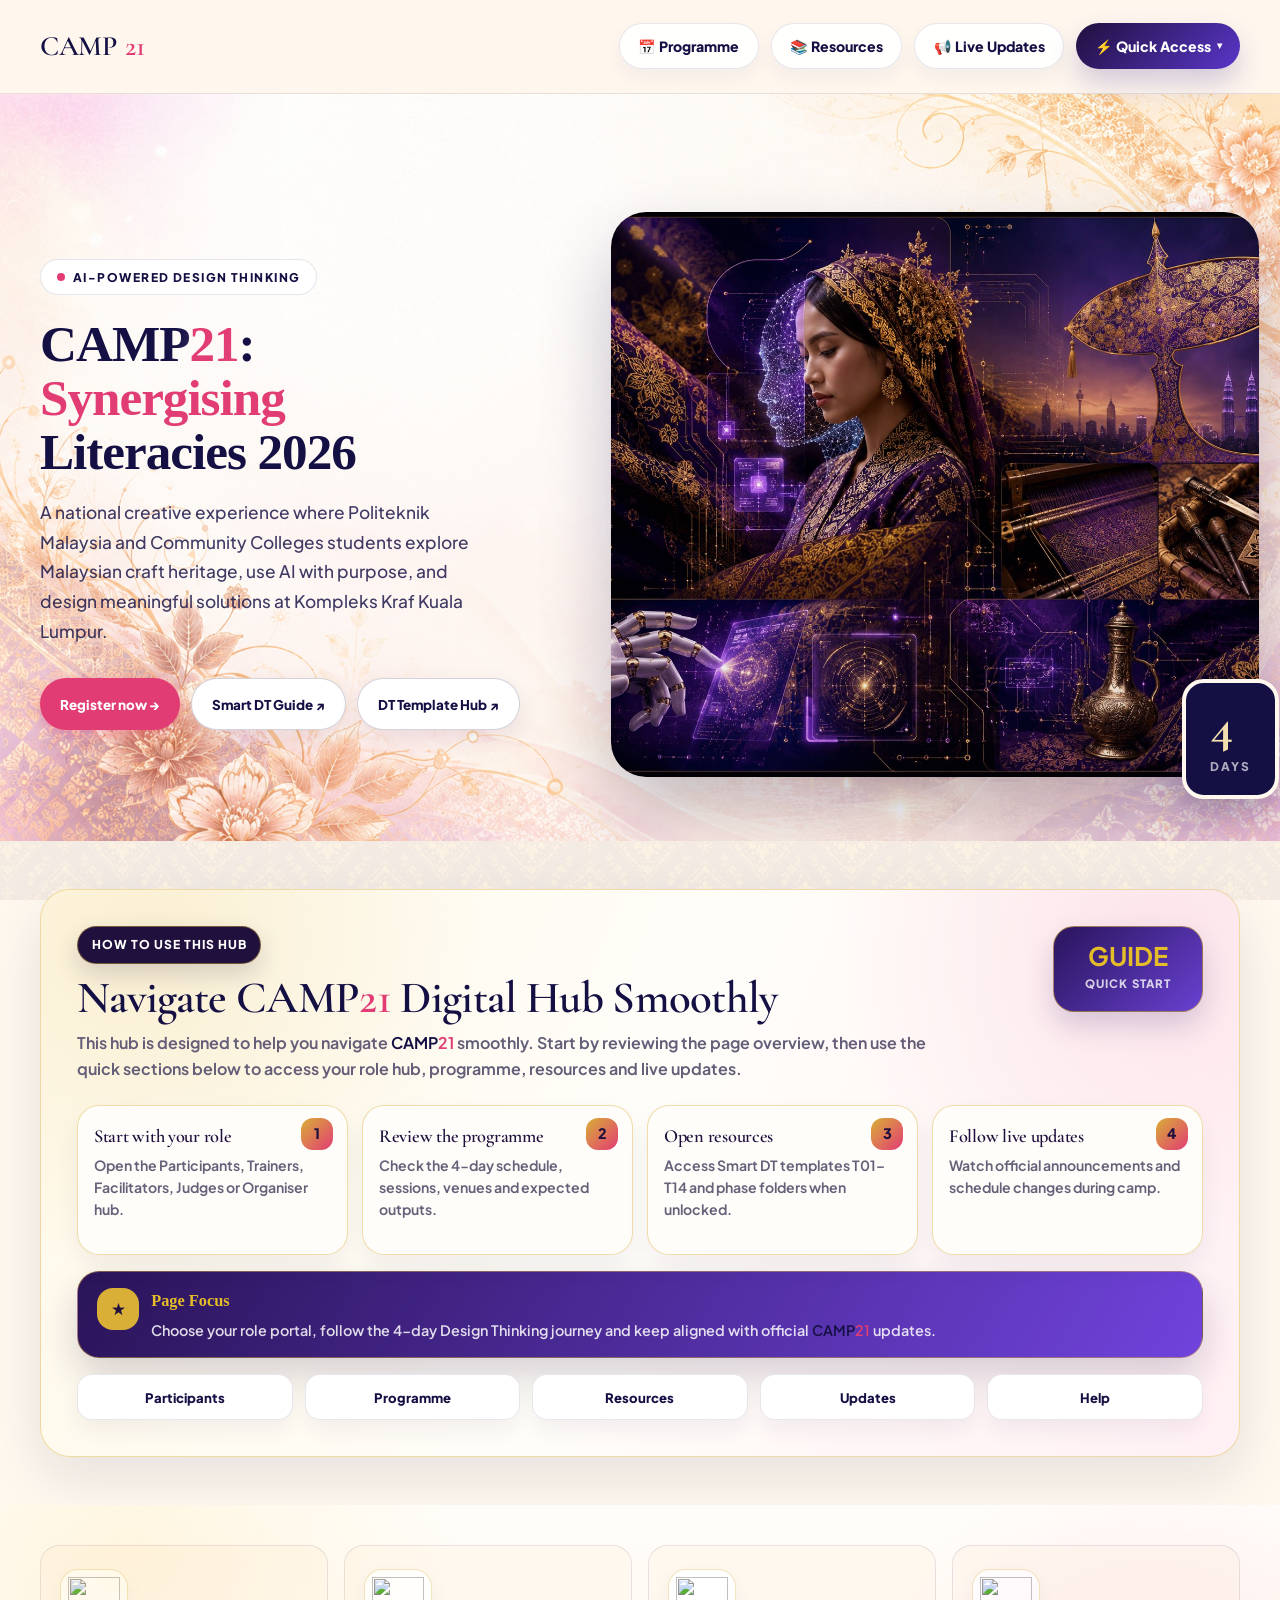
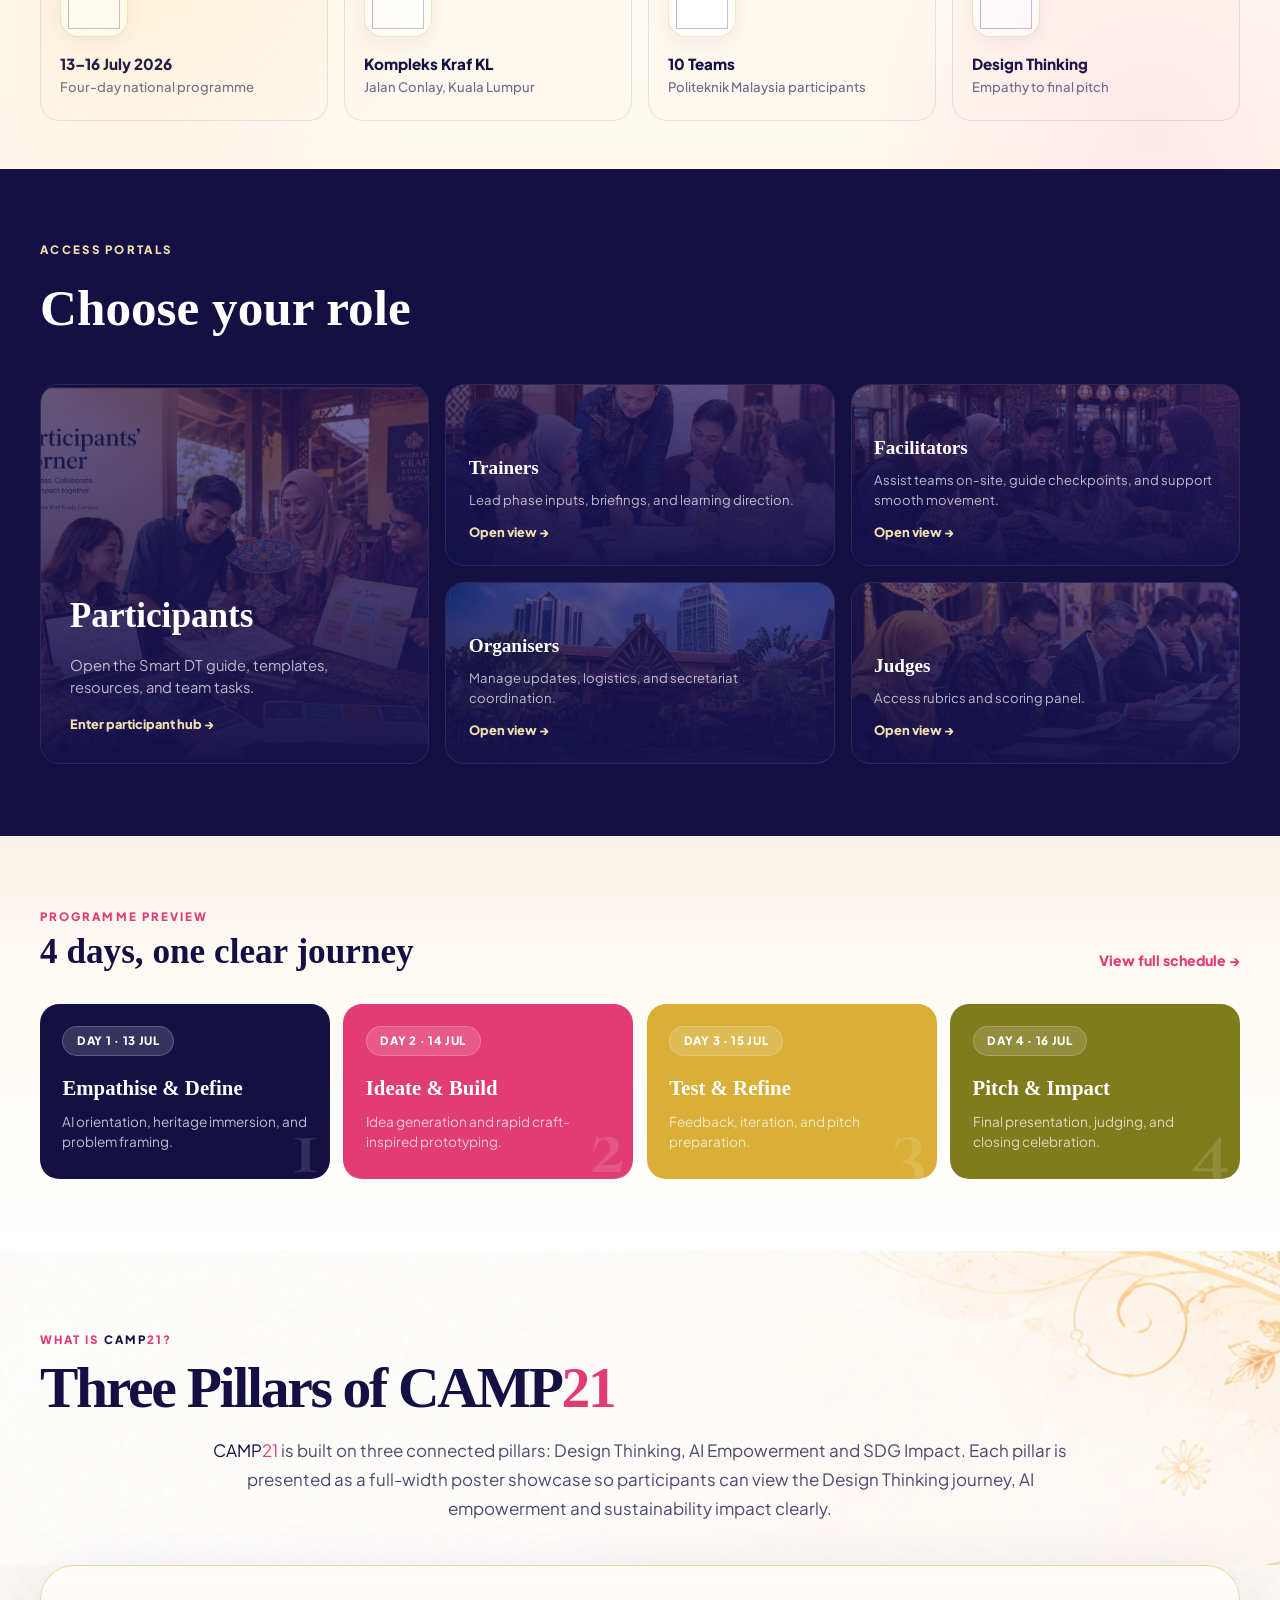
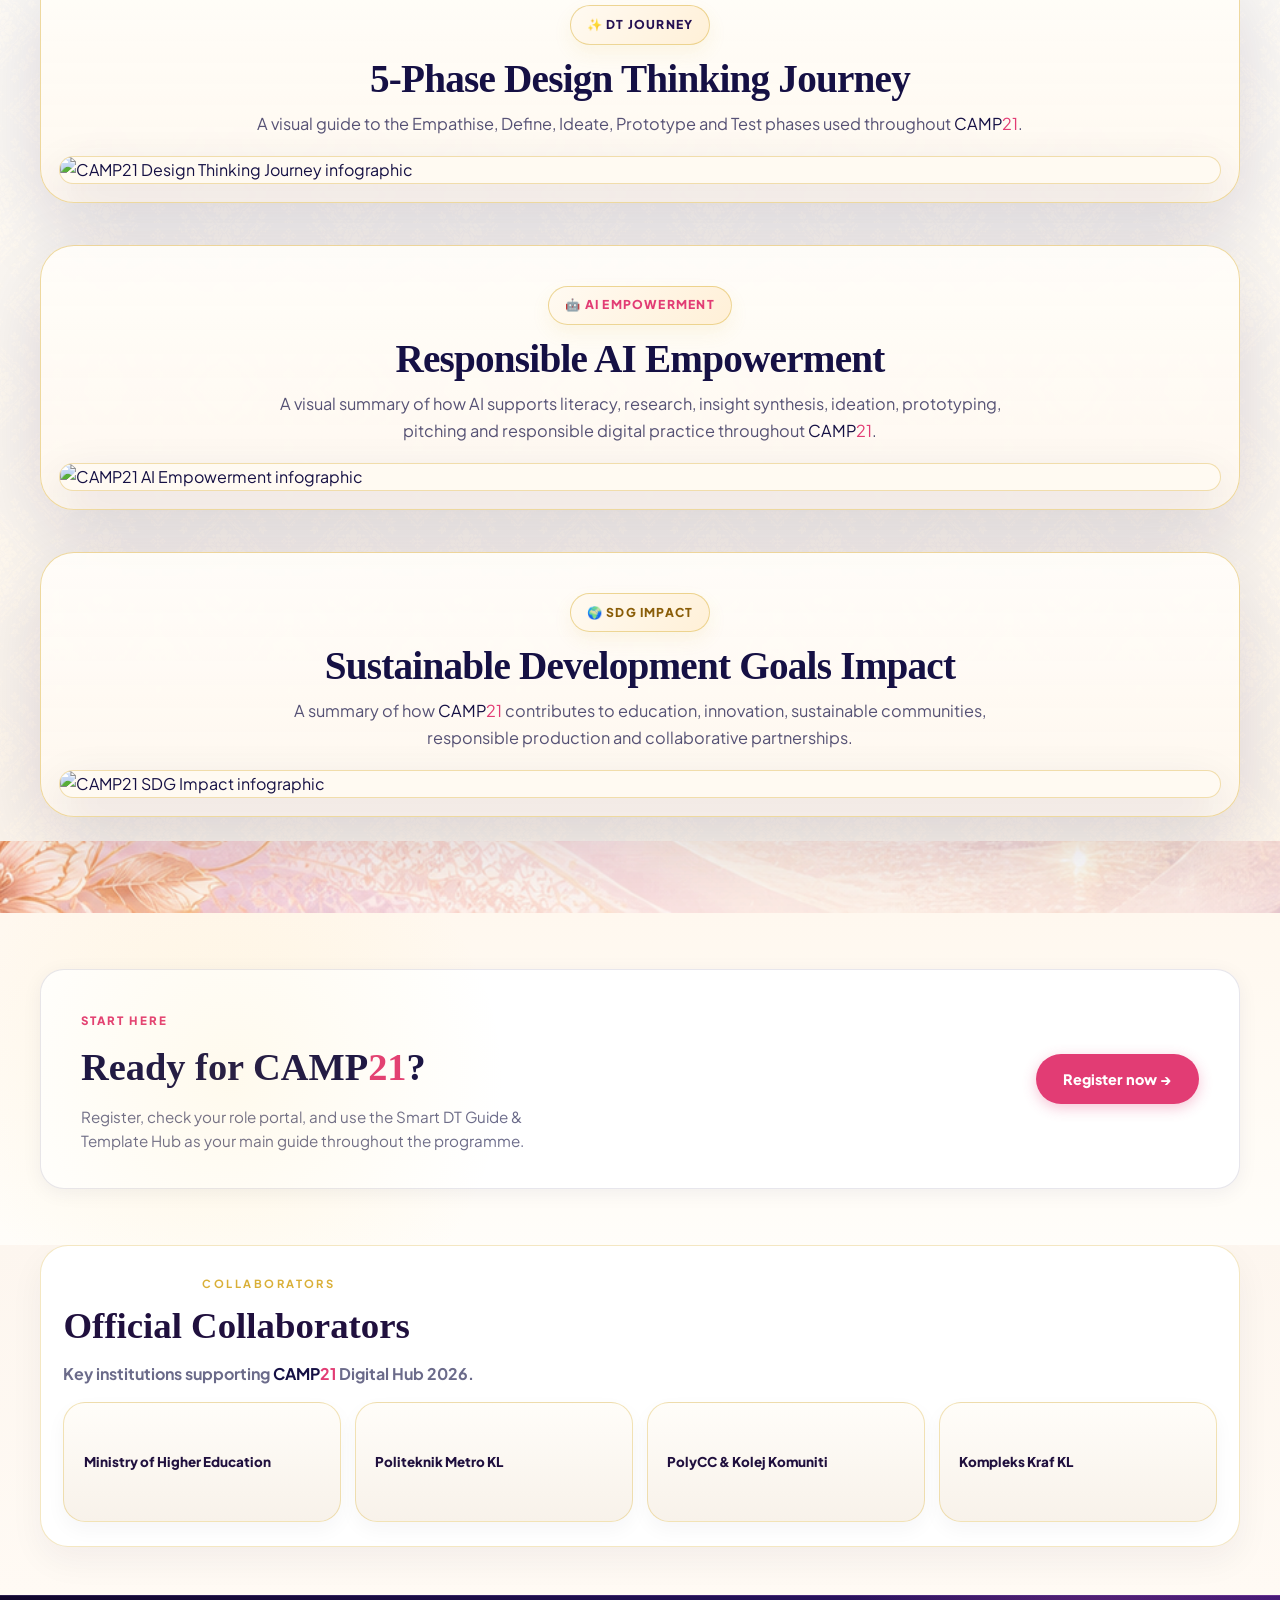
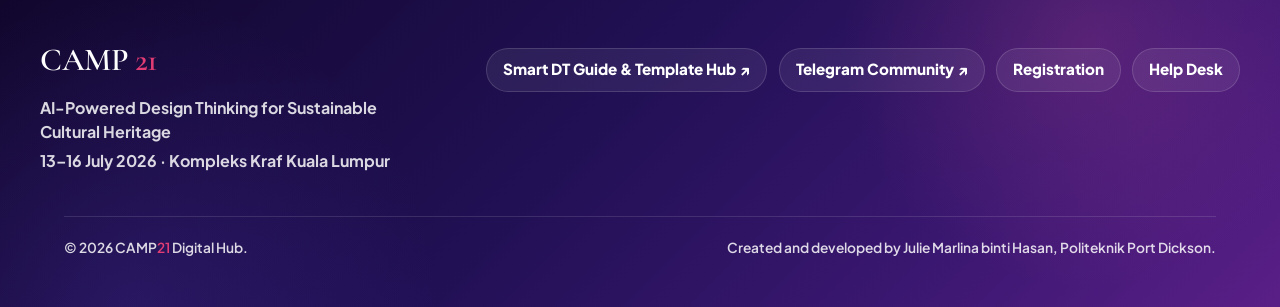
==== commit d6e5e6da: "Add files via upload" ====
--- a/index.html
+++ b/index.html
@@ -1,50 +1,953 @@
 <!DOCTYPE html>
 <html lang="en">
 <head>
-<meta charset="UTF-8"/>
-<meta name="viewport" content="width=device-width,initial-scale=1.0"/>
-<title>CAMP21 Resources & Templates</title>
-<link rel="preconnect" href="https://fonts.googleapis.com">
-<link rel="preconnect" href="https://fonts.gstatic.com" crossorigin>
-<link href="https://fonts.googleapis.com/css2?family=Cormorant+Garamond:ital,wght@0,500;0,600;0,700;1,600&family=Plus+Jakarta+Sans:wght@400;500;700;800;900&display=swap" rel="stylesheet">
-<style>
-:root{--ink:#151044;--indigo:#251052;--cream:#F8F2EA;--paper:#fffdf9;--muted:#726b82;--line:#e9dfd0;--gold:#D9AF37;--pink:#FF4FCB;--teal:#21D4C2;--violet:#6B4DFF;--green:#8DFF3F;--blue:#3D63FF;--rose:#e23c74;--font-serif:'Cormorant Garamond',serif;--font-sans:'Plus Jakarta Sans',sans-serif}
-*{box-sizing:border-box}html{scroll-behavior:smooth}body{margin:0;background:var(--cream);color:var(--ink);font-family:var(--font-sans)}a{text-decoration:none;color:inherit}
-.wide{width:min(100% - 48px,1200px);margin-inline:auto}header{position:sticky;top:0;z-index:100;background:rgba(255,248,239,.94);backdrop-filter:blur(12px);border-bottom:1px solid var(--line);padding:.85rem 0}.nav-wrap{display:flex;align-items:center;justify-content:space-between;gap:1rem}.brand{text-decoration:none;display:flex;align-items:center;gap:.55rem;font-family:var(--font-serif);font-weight:700;font-size:1.5rem;color:var(--ink);letter-spacing:-.01em}.brand-icon{width:46px;height:46px;border-radius:50%;object-fit:contain}.brand span{color:var(--rose)}.nav-links{display:flex!important;gap:12px;align-items:center;flex-wrap:wrap}.nav-pill-holder{display:flex;align-items:center;gap:.75rem;flex-wrap:wrap;justify-content:flex-end}.nav-pill-link,.qa-pill-home{display:inline-flex;align-items:center;gap:.45rem;padding:.82rem 1.15rem;border-radius:999px;background:rgba(255,255,255,.96);border:1px solid var(--line);box-shadow:0 8px 18px rgba(20,16,74,.05);font-size:.92rem;font-weight:900;color:var(--ink);transition:.22s ease}.nav-pill-link:hover,.qa-pill-home:hover{transform:translateY(-1px);border-color:rgba(79,59,171,.28);box-shadow:0 12px 24px rgba(20,16,74,.08)}.nav-pill-link.active{background:#20103E;color:#fff;border-color:#20103E}.qa-pill-home{background:linear-gradient(135deg,#22105d,#4c30bf);color:#fff;border-color:transparent;box-shadow:0 14px 28px rgba(55,38,140,.22)}.qa-home summary::-webkit-details-marker{display:none}.qa-home[open] .qa-h-chev{transform:rotate(180deg)}.qa-h-drop a:hover{background:rgba(226,60,116,.06);color:var(--rose)}@media(max-width:980px){.nav-pill-holder{justify-content:flex-start}.nav-wrap{flex-wrap:wrap}}@media(max-width:560px){.brand-icon{width:38px;height:38px}.nav-pill-link,.qa-pill-home{padding:.6rem .85rem;font-size:.82rem}}
-
-.hero{background:radial-gradient(circle at 82% 10%,rgba(255,199,61,.18),transparent 34%),linear-gradient(120deg,rgba(24,61,112,.72),rgba(37,16,82,.68) 45%,rgba(59,18,76,.65)),url('../assets/images/hero-resources.jpg') center/cover;color:#fff;padding:58px 28px 50px}.hero-inner{max-width:1440px;margin:auto}.hero-grid{display:grid;grid-template-columns:1.1fr .9fr;gap:56px;align-items:center}.hero-copy{min-width:0}.eyebrow{display:inline-flex;border:1px solid rgba(241,191,50,.6);background:rgba(241,191,50,.13);color:#ffe18a;border-radius:999px;padding:9px 18px;font-weight:900;letter-spacing:.08em;text-transform:uppercase;font-size:.82rem}.hero h1{font-family:var(--font-serif);font-weight:600;font-size:clamp(3.2rem,6vw,5rem);line-height:.95;margin:30px 0 18px;letter-spacing:-.01em}.hero p{font-size:1.15rem;line-height:1.65;color:rgba(255,255,255,.78);max-width:700px}.hero-insights{display:grid;grid-template-columns:1fr 1fr;gap:16px}.hero-insight{background:rgba(255,255,255,.12);border:1px solid rgba(255,255,255,.18);border-radius:20px;padding:24px 26px;box-shadow:0 14px 40px rgba(21,16,68,.14);backdrop-filter:blur(10px)}.hero-insight strong{display:block;color:var(--gold);font-size:2.25rem;line-height:1;font-weight:900;margin-bottom:8px}.hero-insight span{display:block;color:rgba(255,255,255,.82);font-weight:900;text-transform:uppercase;letter-spacing:.05em;font-size:.9rem}.hero-insight small{display:block;margin-top:6px;color:rgba(255,255,255,.58);font-weight:700;font-size:.78rem;line-height:1.35}
-.wrap{max-width:1440px;margin:auto;padding:48px 28px 80px}.section-head{margin-bottom:2rem}.section-head h2{font-family:var(--font-serif);font-weight:600;font-size:clamp(2rem,4vw,3rem);margin:0 0 .5rem;letter-spacing:-.01em}.section-head p{color:var(--muted);font-size:1.05rem;line-height:1.55;max-width:720px}.s-gap{margin-bottom:4rem}
-.res-layout{display:grid;grid-template-columns:1.2fr .8fr;gap:40px;align-items:start}
-.doc-list{display:grid;gap:12px}.doc-card{background:var(--paper);border:1px solid var(--line);border-radius:18px;padding:22px 24px;display:flex;gap:18px;align-items:flex-start;cursor:pointer;transition:border-color .2s}.doc-card:hover{border-color:var(--violet)}.doc-icon{width:52px;height:52px;border-radius:14px;display:grid;place-items:center;font-weight:900;font-size:.78rem;flex-shrink:0;color:#fff}.doc-card h4{margin:0 0 4px;font-size:1.05rem;font-weight:900}.doc-card p{margin:0;color:var(--muted);font-weight:600;font-size:.88rem;line-height:1.4}.doc-arrow{margin-left:auto;font-size:1.3rem;color:var(--gold);align-self:center;flex-shrink:0}
-.workspace-card{background:var(--indigo);border-radius:22px;padding:36px 32px;color:#fff}.workspace-card .ws-tag{display:inline-flex;background:var(--gold);color:var(--ink);border-radius:999px;padding:6px 16px;font-size:.7rem;font-weight:900;text-transform:uppercase;letter-spacing:.08em;margin-bottom:16px}.workspace-card h3{font-family:var(--font-serif);font-weight:600;font-size:1.8rem;margin:0 0 12px;letter-spacing:-.01em}.workspace-card p{color:rgba(255,255,255,.78);font-weight:600;line-height:1.6;margin:0 0 24px}.workspace-card a{display:block;background:var(--gold);color:var(--ink);border-radius:14px;padding:16px;text-align:center;font-weight:900;font-size:1rem}
-.doc-note{color:var(--muted);font-weight:700;font-size:.92rem;margin-top:16px;font-style:italic}
-.doc-note-list{margin:0 0 20px;padding-left:20px;color:#444;font-weight:600;line-height:1.6}
-.doc-note-list li{margin-bottom:6px}
-.doc-note-list li:last-child{margin-bottom:0}
-.pitch-section{background:var(--paper);border:1px solid var(--line);border-radius:22px;padding:32px;margin-bottom:3rem}.pitch-section .pitch-head{display:flex;align-items:center;gap:16px;flex-wrap:wrap;margin-bottom:12px}.pitch-section h3{font-family:var(--font-serif);font-weight:600;font-size:1.8rem;margin:0;letter-spacing:-.01em}.pitch-tag{display:inline-flex;background:var(--rose);color:#fff;border-radius:999px;padding:5px 14px;font-size:.68rem;font-weight:900;text-transform:uppercase;letter-spacing:.06em}.pitch-section>p{color:#444;font-weight:600;line-height:1.6;margin:0 0 20px}.pitch-download{background:#fff;border:1px solid var(--line);border-radius:16px;padding:20px 24px;display:flex;gap:18px;align-items:center}.pitch-download .doc-icon{background:var(--gold)}
-.slides-grid{display:flex;flex-wrap:wrap;gap:8px;margin-top:16px}.slide-pill{background:var(--cream);border:1px solid var(--line);border-radius:999px;padding:6px 14px;font-weight:800;font-size:.82rem}
-.phase-res{background:var(--paper);border:1px solid var(--line);border-radius:22px;margin-bottom:12px;overflow:hidden;transition:opacity .3s}.phase-res.locked{opacity:.55}.phase-res.locked .pr-body{display:none}.phase-res summary{list-style:none;cursor:pointer;padding:20px 24px;display:flex;align-items:center;gap:16px}.phase-res summary::-webkit-details-marker{display:none}.pr-num{width:44px;height:44px;border-radius:50%;display:grid;place-items:center;font-weight:900;color:#fff;font-size:1rem;flex-shrink:0}.pr-info{flex:1}.pr-info h3{margin:0;font-size:1.1rem;display:flex;align-items:center;gap:10px;flex-wrap:wrap}.pr-info .pr-meta{color:var(--muted);font-weight:700;font-size:.85rem;margin-top:2px}.pr-tag{display:inline-flex;border-radius:999px;padding:4px 12px;font-size:.68rem;font-weight:900}.pr-status{font-weight:900;font-size:.78rem;text-transform:uppercase;letter-spacing:.06em;white-space:nowrap;display:flex;align-items:center;gap:6px}.pr-chev{font-weight:900;font-size:1.2rem;transition:.25s;margin-left:8px}.phase-res[open] .pr-chev{transform:rotate(180deg)}.pr-body{border-top:1px solid var(--line);padding:24px}.pr-templates{display:grid;grid-template-columns:1fr 1fr;gap:10px}.pr-tpl{background:#fff;border:1px solid var(--line);border-radius:14px;padding:14px 18px}.pr-tpl-code{display:inline-flex;font-weight:900;color:#fff;border-radius:8px;padding:4px 10px;font-size:.78rem;margin-bottom:6px}.pr-tpl h5{margin:0 0 2px;font-size:.92rem;font-weight:900}.pr-tpl p{margin:0;color:var(--muted);font-weight:600;font-size:.82rem;line-height:1.4}.pr-open-app{margin-top:18px;display:inline-flex;align-items:center;gap:8px;background:var(--violet);color:#fff;border-radius:999px;padding:12px 22px;font-weight:900;font-size:.88rem}
-.camp-footer{position:relative;overflow:hidden;background:linear-gradient(135deg,#11072d 0%,#211054 45%,#3a1770 75%,#5a1f87 100%);color:#fff;margin-top:48px}.camp-footer::before{content:'';position:absolute;inset:0;background:radial-gradient(circle at 85% 15%,rgba(240,90,166,.18),transparent 22%),radial-gradient(circle at 10% 100%,rgba(106,71,232,.18),transparent 26%);pointer-events:none}.footer-shell{position:relative;z-index:1;max-width:1440px;margin:auto;display:flex;flex-direction:column;gap:16px;padding:2.6rem 28px 1.6rem}.footer-main{display:flex;justify-content:space-between;align-items:flex-start;gap:28px;flex-wrap:wrap}.footer-brand-block strong.footer-brand-line{font-family:var(--font-serif);font-weight:700;font-size:1.5rem;color:#fff;display:block;margin-bottom:.4rem;letter-spacing:-.01em}.footer-brand-line span{color:var(--rose)}.footer-brand-block p{color:rgba(255,255,255,.72);line-height:1.6;font-weight:600;margin:2px 0 0;max-width:440px}.footer-links-clean{display:flex;justify-content:center;align-items:center;gap:14px 34px;flex-wrap:wrap;padding-top:14px}.footer-links-clean a{color:rgba(255,255,255,.85);font-weight:800;text-decoration:none;font-size:.95rem}.footer-links-clean a:hover{color:#e23c74}.footer-min-bottom{position:relative;z-index:1;display:flex;justify-content:space-between;gap:10px 26px;flex-wrap:wrap;color:rgba(255,255,255,.6);font-weight:600;font-size:.86rem;border-top:1px solid rgba(255,255,255,.12);padding-top:16px;margin:16px 28px 0;max-width:1440px;margin-left:auto;margin-right:auto;text-align:left}.brand-21{color:var(--rose)}@media(max-width:560px){.footer-shell{padding:2.2rem 18px 1.4rem}.footer-min-bottom{margin-left:18px;margin-right:18px}}
-@media(max-width:980px){.res-layout{grid-template-columns:1fr}.pr-templates{grid-template-columns:1fr}.nav-actions{width:100%;justify-content:flex-start;gap:8px}.topbar-inner{align-items:flex-start;flex-direction:column;gap:14px}.footer-grid{grid-template-columns:1fr 1fr}.hero-grid{grid-template-columns:1fr;gap:28px}.hero-insights{max-width:640px}.hero h1{font-size:3.6rem}.qa-dropdown{left:-8px;right:-8px;min-width:auto}}
-@media(max-width:560px){.footer-grid{grid-template-columns:1fr}.hero,.wrap{padding-left:18px;padding-right:18px}.brand-icon{width:38px;height:38px}.hero h1{font-size:3rem}.hero-insights{grid-template-columns:1fr}.hero-insight{padding:20px 22px}.topbar-inner{padding:14px 18px}.nav-pill{padding:10px 16px;font-size:.82rem}.qa-dropdown{position:fixed;left:12px;right:12px;top:auto;border-radius:18px}.pitch-download{flex-direction:column;text-align:center}}
-@media print{header,.qa-home{display:none}.hero{background:#fff!important;color:#111!important}.hero p{color:#333}.camp-footer{display:none}body{background:#fff}}
-
+  <meta charset="UTF-8">
+  <meta name="viewport" content="width=device-width, initial-scale=1.0">
+  <title>CAMP21: Synergising Literacies 2026</title>
+  <link rel="preconnect" href="https://fonts.googleapis.com">
+  <link rel="preconnect" href="https://fonts.gstatic.com" crossorigin>
+  <link href="https://fonts.googleapis.com/css2?family=Cormorant+Garamond:ital,wght@0,500;0,600;0,700;1,600&family=Plus+Jakarta+Sans:wght@400;500;700;800;900&display=swap" rel="stylesheet">
+
+  <style>
+    :root {
+      --navy:   #14104a;
+      --rose:   #e23c74;
+      --gold:   #c8952c;
+      --cream:  #fff8ef;
+      --ink:    #1a1060;
+      --muted:  #6b6b8a;
+      --border: rgba(20,16,74,0.10);
+      --font-sans: 'Plus Jakarta Sans', sans-serif;
+      --font-serif: 'Cormorant Garamond', serif;
+      --ease: cubic-bezier(0.16,1,0.3,1);
+    }
+    *, *::before, *::after { box-sizing: border-box; margin: 0; padding: 0; }
+    html { scroll-behavior: smooth; }
+    body { font-family: var(--font-sans); background: var(--cream); color: var(--ink); line-height: 1.6; overflow-x: hidden; }
+    a { text-decoration: none; color: inherit; }
+    ul { list-style: none; }
+    .wide { width: min(100% - 48px, 1200px); margin-inline: auto; }
+    section[id] { scroll-margin-top: 80px; }
+
+    .reveal { opacity: 0; transform: translateY(28px); transition: opacity 0.55s var(--ease), transform 0.55s var(--ease); }
+    .reveal.active { opacity: 1; transform: none; }
+    @media (prefers-reduced-motion: reduce) { .reveal { opacity: 1; transform: none; } }
+
+    /* ── HEADER ── */
+    header {
+      position: sticky; top: 0; z-index: 100;
+      background: rgba(255,248,239,0.94); backdrop-filter: blur(12px);
+      border-bottom: 1px solid var(--border); padding: 0.85rem 0;
+    }
+    .nav-wrap { display: flex; align-items: center; justify-content: space-between; gap: 1rem; }
+    .brand { text-decoration: none; display: flex; align-items: center; gap: 0.55rem; font-family: var(--font-serif); font-weight: 700; font-size: 1.5rem; color: var(--navy); letter-spacing: -0.01em; }
+    .brand-icon { width: 46px; height: 46px; border-radius: 50%; object-fit: contain; }
+    .brand span { color: var(--rose); }
+    .nav-links { display: flex !important; gap: 12px; align-items: center; flex-wrap: wrap; }
+    .nav-links a { font-weight: 700; font-size: 0.9rem; color: var(--ink); transition: color 0.25s; }
+    .nav-links a:hover { color: var(--rose); }
+    .btn-nav { background: var(--rose); color: #fff !important; padding: 0.65rem 1.3rem; border-radius: 999px; font-weight: 900; font-size: 0.88rem; display: inline-flex; align-items: center; gap: 0.3rem; transition: background 0.25s, transform 0.25s; }
+    .btn-nav:hover { background: #c4205a; color: #fff !important; transform: translateY(-1px); }
+    .menu-btn { display: none; background: none; border: none; cursor: pointer; color: var(--navy); font-size: 1.5rem; }
+    .qa-home summary::-webkit-details-marker{display:none}
+    .qa-home[open] .qa-h-chev{transform:rotate(180deg)}
+    .qa-h-drop a:hover{background:rgba(226,60,116,.06);color:var(--rose)}
+
+    /* ── HERO ── */
+    .hero { padding: 3rem 0 4.5rem; position: relative; overflow: hidden; }
+    .hero-heritage-bg {
+      position: absolute; inset: 0; z-index: 0;
+      background-image: url('assets/decors/hero-golden-heritage-bg.png');
+      background-size: cover;
+      background-position: center;
+      opacity: 0.5;
+    }
+    .hero-bg {
+      position: absolute; inset: 0; z-index: 1;
+      background: linear-gradient(90deg, rgba(255,248,239,0.97) 0%, rgba(255,248,239,0.90) 50%, rgba(255,248,239,0.70) 100%);
+    }
+    .hero-grid { display: grid; grid-template-columns: 1fr 1fr; gap: 3.5rem; align-items: center; position: relative; z-index: 1; }
+    .hero-badge { display: inline-flex; align-items: center; gap: 0.5rem; background: #fff; border: 1px solid var(--border); border-radius: 999px; padding: 0.45rem 1rem; font-size: 0.75rem; font-weight: 900; letter-spacing: 0.12em; text-transform: uppercase; color: var(--navy); margin-bottom: 1.4rem; }
+    .hero-badge-dot { width: 8px; height: 8px; border-radius: 50%; background: var(--rose); flex-shrink: 0; }
+    .hero h1 { font-family: var(--font-serif); font-size: clamp(2.8rem, 5.5vw, 5rem); font-weight: 700; line-height: 0.95; letter-spacing: -0.01em; color: var(--navy); margin-bottom: 1.2rem; }
+    .hero h1 em { color: var(--rose); font-style: normal; display: block; }
+    .hero-desc { font-size: 1.05rem; font-weight: 500; color: var(--muted); max-width: 44ch; margin-bottom: 2rem; line-height: 1.65; }
+    .hero-actions { display: flex; flex-wrap: wrap; gap: 0.8rem; }
+    .btn-primary { background: var(--rose); color: #fff; padding: 0.85rem 1.7rem; border-radius: 999px; font-weight: 900; font-size: 0.9rem; display: inline-flex; align-items: center; gap: 0.4rem; transition: background 0.25s, box-shadow 0.25s; box-shadow: 0 4px 14px rgba(226,60,116,0.30); }
+    .btn-primary:hover { background: #c4205a; }
+    .btn-outline { background: #fff; color: var(--navy); border: 1.5px solid var(--border); padding: 0.85rem 1.7rem; border-radius: 999px; font-weight: 800; font-size: 0.9rem; display: inline-flex; align-items: center; gap: 0.4rem; transition: border-color 0.25s; }
+    .btn-outline:hover { border-color: var(--navy); }
+    .hero-visual { position: relative; }
+    .hero-img-wrap { border-radius: 2rem; overflow: hidden; box-shadow: 0 28px 60px rgba(20,16,74,0.18); aspect-ratio: 4/3.2; border: 1px solid rgba(255,255,255,0.5); }
+    .hero-img-wrap img { width: 100%; height: 100%; object-fit: cover; display: block; }
+    .hero-img-slot { width: 100%; height: 100%; background: linear-gradient(135deg, var(--navy) 0%, #5a36c9 55%, var(--rose) 110%); display: grid; place-items: center; }
+    .hero-img-slot span { color: rgba(255,255,255,0.4); font-size: 0.75rem; font-weight: 700; text-align: center; padding: 1rem; }
+    .hero-days-badge { position: absolute; right: -1rem; bottom: -1rem; background: var(--navy); color: #fff; border: 4px solid var(--cream); border-radius: 1.2rem; padding: 1rem 1.4rem; box-shadow: 0 8px 24px rgba(20,16,74,0.22); }
+    .hero-days-badge strong { font-family: var(--font-serif); font-size: 4.5rem; line-height: 1; color: #f3dfae; display: block; }
+    .hero-days-badge small { font-size: 0.75rem; font-weight: 900; letter-spacing: 0.18em; text-transform: uppercase; color: rgba(255,255,255,0.65); }
+
+
+    /* ── HEADER PILLS / HOME QUICK START / GRADIENT FOOTER ── */
+    .nav-pill-holder{display:flex;align-items:center;gap:.75rem;flex-wrap:wrap;justify-content:flex-end}
+    .nav-pill-link,.qa-pill-home{display:inline-flex;align-items:center;gap:.45rem;padding:.82rem 1.15rem;border-radius:999px;background:rgba(255,255,255,.96);border:1px solid var(--border);box-shadow:0 8px 18px rgba(20,16,74,.05);font-size:.92rem;font-weight:900;color:var(--navy);transition:.22s ease}
+    .nav-pill-link:hover,.qa-pill-home:hover{transform:translateY(-1px);border-color:rgba(79,59,171,.28);box-shadow:0 12px 24px rgba(20,16,74,.08)}
+    .qa-pill-home{background:linear-gradient(135deg,#22105d,#4c30bf);color:#fff;border-color:transparent;box-shadow:0 14px 28px rgba(55,38,140,.22)}
+    .qa-home[open] .qa-h-chev{transform:rotate(180deg)}
+    @media(max-width:980px){.nav-pill-holder{justify-content:flex-start}}
+
+    .home-quickstart{padding:1.1rem 0 3.6rem;background:linear-gradient(180deg,#fffdf9 0%,#fdf6ef 100%);position:relative}
+    .home-quickstart::before{content:'';position:absolute;inset:0;background:radial-gradient(circle at 10% 10%,rgba(240,90,166,.08),transparent 26%),radial-gradient(circle at 90% 0%,rgba(217,175,55,.10),transparent 24%);pointer-events:none}
+    .quickstart-panel{position:relative;z-index:1;background:linear-gradient(135deg,rgba(255,253,249,.98),rgba(248,242,234,.95));border:1px solid rgba(217,175,55,.34);border-radius:34px;padding:1.7rem 1.7rem 1.5rem;box-shadow:0 18px 40px rgba(32,16,62,.07)}
+    .quickstart-head{display:flex;justify-content:space-between;gap:1.4rem;align-items:flex-start;margin-bottom:1.35rem}
+    .quickstart-kicker{display:inline-flex;align-items:center;border-radius:999px;background:#20103E;color:#fff;padding:.7rem 1.05rem;font-size:.82rem;font-weight:900;letter-spacing:.08em;text-transform:uppercase;box-shadow:0 10px 22px rgba(32,16,62,.15)}
+    .quickstart-head h2{margin:.9rem 0 .55rem;font-family:var(--font-serif);font-size:clamp(2.15rem,4vw,3.2rem);line-height:.95;letter-spacing:-.03em;color:#20103E}
+    .quickstart-head p{margin:0;max-width:760px;color:var(--muted);font-size:1rem;line-height:1.65;font-weight:700}
+    .quickstart-badge{min-width:170px;border-radius:28px;background:linear-gradient(135deg,#2c1368,#5b3dd9);padding:1rem 1.25rem;color:#fff;box-shadow:0 16px 32px rgba(67,49,173,.20)}
+    .quickstart-badge strong{display:block;font-size:1.7rem;line-height:1;color:#f3c940;font-weight:900}
+    .quickstart-badge span{display:block;margin-top:.35rem;font-size:.86rem;font-weight:900;letter-spacing:.08em;text-transform:uppercase;color:rgba(255,255,255,.9)}
+    .quickstart-grid{display:grid;grid-template-columns:repeat(4,minmax(0,1fr));gap:16px;margin-top:.6rem}
+    .quickstart-card{position:relative;background:#fff;border:1px solid rgba(217,175,55,.35);border-radius:24px;padding:1.2rem 1.15rem 1.15rem;min-height:160px;box-shadow:0 10px 22px rgba(32,16,62,.05)}
+    .quickstart-card h3{margin:0 0 .55rem;font-size:1rem;font-weight:900;color:#20103E;padding-right:46px}
+    .quickstart-card p{margin:0;color:#6f6780;font-size:.96rem;font-weight:700;line-height:1.6}
+    .quickstart-num{position:absolute;right:16px;top:14px;width:38px;height:38px;border-radius:14px;display:grid;place-items:center;background:linear-gradient(135deg,#E7BC46,#e23c74);color:#20103E;font-size:1.08rem;font-weight:900}
+    .quickstart-focus{margin-top:16px;border-radius:28px;background:linear-gradient(90deg,#291257 0%,#4a2db2 55%,#6a47e8 100%);padding:1.1rem 1.25rem;display:flex;align-items:center;gap:14px;color:#fff;box-shadow:0 16px 34px rgba(53,37,143,.18)}
+    .quickstart-focus-icon{width:48px;height:48px;border-radius:16px;display:grid;place-items:center;background:#E4B93E;color:#20103E;font-size:1.35rem;flex-shrink:0}
+    .quickstart-focus h3{margin:0 0 .2rem;color:#ffd765;font-size:1.02rem;font-weight:900}
+    .quickstart-focus p{margin:0;color:rgba(255,255,255,.94);font-size:1rem;font-weight:800;line-height:1.5}
+    .collab-section{padding:0 0 3rem;background:linear-gradient(180deg,#fdf6ef 0%,#fffaf4 100%)}
+    .collab-wrap{border:1px solid rgba(217,175,55,.30);border-radius:28px;background:#fff;box-shadow:0 14px 34px rgba(32,16,62,.05);padding:1.5rem 1.4rem}
+    .collab-head{display:flex;align-items:flex-end;justify-content:space-between;gap:1rem;flex-wrap:wrap;margin-bottom:1rem}
+    .collab-head h2{margin:0;font-family:var(--font-serif);font-size:clamp(1.6rem,3vw,2.3rem);color:#20103E}
+    .collab-head p{margin:.3rem 0 0;color:var(--muted);font-weight:700}
+    .collab-grid{display:grid;grid-template-columns:repeat(4,minmax(0,1fr));gap:14px}
+    .collab-card{display:flex;flex-direction:column;align-items:flex-start;justify-content:center;text-align:left;min-height:120px;border-radius:22px;background:linear-gradient(180deg,#fffdf9,#f8f2ea);border:1px solid rgba(217,175,55,.34);padding:1.1rem 1.2rem;box-shadow:0 8px 20px rgba(32,16,62,.04)}
+    .collab-logo-box{width:76px;height:76px;border-radius:16px;background:#fff;border:1px solid rgba(217,175,55,.3);display:flex;align-items:center;justify-content:center;margin-bottom:.7rem;flex-shrink:0}
+    .collab-card img{max-width:56px;max-height:56px;width:auto;height:auto;object-fit:contain}
+    .collab-card span{font-size:.84rem;font-weight:800;color:#20103E;line-height:1.35}
+    .camp-footer{position:relative;overflow:hidden;background:linear-gradient(135deg,#11072d 0%,#211054 45%,#3a1770 75%,#5a1f87 100%) !important;color:#fff !important}
+    .camp-footer::before{content:'';position:absolute;inset:0;background:radial-gradient(circle at 85% 15%,rgba(240,90,166,.18),transparent 22%),radial-gradient(circle at 10% 100%,rgba(106,71,232,.18),transparent 26%);pointer-events:none}
+    .camp-footer .footer-grid,.camp-footer .footer-bottom,.camp-footer .footer-inner,.camp-footer .footer-shell,.camp-footer .footer-min-bottom{position:relative;z-index:1}
+    .camp-footer .footer-brand-line{color:#fff}
+    .camp-footer .footer-brand-line span,.camp-footer .footer-brand span{color:#e23c74 !important}
+    .camp-footer .footer-brand-block p,.camp-footer .footer-col p,.camp-footer .footer-col a,.camp-footer .footer-min-bottom,.camp-footer .footer-min-bottom span{color:rgba(255,255,255,.84) !important}
+    .camp-footer .footer-col h4{color:#f2cb57 !important}
+    .camp-footer .footer-min-links a{background:rgba(255,255,255,.08);color:#fff;border-color:rgba(255,255,255,.14);box-shadow:none}
+    .camp-footer .footer-min-links a:hover{background:rgba(255,255,255,.14);border-color:rgba(240,90,166,.42);color:#fff}
+    @media(max-width:1100px){.quickstart-grid{grid-template-columns:repeat(2,minmax(0,1fr))}.collab-grid{grid-template-columns:repeat(2,minmax(0,1fr))}}
+    @media(max-width:760px){.quickstart-head{flex-direction:column}.quickstart-badge{width:100%;max-width:220px}.quickstart-focus{align-items:flex-start}.quickstart-focus-icon{margin-top:2px}}
+    @media(max-width:560px){.quickstart-grid,.collab-grid{grid-template-columns:1fr}.quickstart-panel{padding:1.25rem}.quickstart-focus{flex-direction:column;align-items:flex-start}}
+
+    /* ── QUICK FACTS ── */
+    .quick-facts { padding: 2.5rem 0 3rem; background: #fff; }
+    .facts-grid { display: grid; grid-template-columns: repeat(4, 1fr); gap: 1rem; }
+    .fact-card { background: var(--cream); border: 1px solid var(--border); border-radius: 1.2rem; padding: 1.4rem 1.2rem; display: flex; flex-direction: column; gap: 0.2rem; }
+    .fact-icon { font-size: 1.6rem; margin-bottom: 0.9rem; width: 68px; height: 68px; border-radius: 18px; background: #fff; border: 1px solid rgba(217,175,55,.32); display: flex; align-items: center; justify-content: center; box-shadow: 0 8px 20px rgba(32,16,62,.05); }
+    .fact-icon img { width: 52px; height: 52px; object-fit: contain; display: block; }
+    .fact-label { font-weight: 800; font-size: 0.95rem; color: var(--navy); line-height: 1.25; }
+    .fact-sub { font-size: 0.82rem; color: var(--muted); font-weight: 500; }
+
+    /* ── PORTALS ── */
+    .portals { padding: 4.5rem 0; background: var(--navy); position: relative; overflow: hidden; }
+    .portals-eyebrow { font-size: 0.72rem; font-weight: 900; letter-spacing: 0.2em; text-transform: uppercase; color: #f3dfae; margin-bottom: 0.5rem; }
+    .portals-title { font-family: var(--font-serif); font-size: clamp(2rem, 4vw, 3.2rem); font-weight: 700; color: #fff; margin-bottom: 2.2rem; }
+    .portals-grid { display: grid; grid-template-columns: 1fr 1fr 1fr; grid-template-rows: 1fr 1fr; gap: 1rem; }
+    .portal-featured { grid-row: 1 / 3; position: relative; border-radius: 1.2rem; overflow: hidden; border: 1px solid rgba(255,255,255,0.1); min-height: 380px; display: flex; flex-direction: column; justify-content: flex-end; transition: transform 0.3s var(--ease); }
+    .portal-featured:hover { transform: translateY(-4px); }
+    .portal-card { position: relative; border-radius: 1.2rem; overflow: hidden; border: 1px solid rgba(255,255,255,0.1); min-height: 175px; display: flex; flex-direction: column; justify-content: flex-end; transition: transform 0.3s var(--ease); }
+    .portal-card:hover { transform: translateY(-3px); }
+    .portal-bg { position: absolute; inset: 0; background: linear-gradient(135deg, #1a1060 0%, #3b2a8a 100%); }
+    .portal-bg img { position: absolute; inset: 0; width: 100%; height: 100%; object-fit: cover; opacity: 0.4; }
+    .portal-overlay { position: absolute; inset: 0; background: linear-gradient(to top, rgba(20,16,74,0.95) 0%, rgba(20,16,74,0.6) 50%, rgba(20,16,74,0.2) 100%); }
+    .portal-featured .portal-overlay { background: linear-gradient(to top, rgba(20,16,74,0.95) 0%, rgba(20,16,74,0.35) 60%, rgba(20,16,74,0.1) 100%); }
+    .portal-body { position: relative; z-index: 2; padding: 1.4rem; }
+    .portal-featured .portal-body { padding: 1.8rem; }
+    .portal-title { font-family: var(--font-serif); font-size: 1.5rem; font-weight: 700; color: #fff; margin-bottom: 0.4rem; }
+    .portal-featured .portal-title { font-size: 2.2rem; margin-bottom: 0.6rem; }
+    .portal-desc { font-size: 0.82rem; color: rgba(255,255,255,0.7); line-height: 1.5; margin-bottom: 0.8rem; }
+    .portal-featured .portal-desc { font-size: 0.92rem; margin-bottom: 1rem; }
+    .portal-cta { font-size: 0.8rem; font-weight: 900; color: #f3dfae; }
+
+    /* ── PROGRAMME ── */
+    .programme { padding: 4.5rem 0; background: linear-gradient(to bottom, var(--cream), #fff); }
+    .section-header { display: flex; align-items: flex-end; justify-content: space-between; gap: 1rem; margin-bottom: 2rem; flex-wrap: wrap; }
+    .section-eyebrow { font-size: 0.72rem; font-weight: 900; letter-spacing: 0.18em; text-transform: uppercase; color: var(--rose); margin-bottom: 0.4rem; }
+    .section-title { font-family: var(--font-serif); font-size: clamp(2rem, 4vw, 3rem); font-weight: 700; color: var(--navy); }
+    .section-link { font-weight: 900; font-size: 0.88rem; color: var(--rose); white-space: nowrap; display: inline-flex; align-items: center; gap: 0.3rem; transition: opacity 0.2s; }
+    .section-link:hover { opacity: 0.7; }
+    .days-grid { display: grid; grid-template-columns: repeat(4,1fr); gap: 0.85rem; }
+    .day-card { border-radius: 1.2rem; padding: 1.4rem; min-height: 175px; position: relative; overflow: hidden; color: #fff; display: flex; flex-direction: column; }
+    .day-card .day-num-bg { position: absolute; right: 0.6rem; bottom: -0.1em; font-family: var(--font-serif); font-size: 5.5rem; font-weight: 700; color: rgba(255,255,255,0.13); line-height: 1; pointer-events: none; user-select: none; }
+    .day-badge-pill { display: inline-flex; background: rgba(255,255,255,0.15); border: 1px solid rgba(255,255,255,0.2); border-radius: 999px; padding: 0.3rem 0.85rem; font-size: 0.72rem; font-weight: 900; letter-spacing: 0.06em; text-transform: uppercase; margin-bottom: 0.9rem; align-self: flex-start; }
+    .day-card h3 { font-family: var(--font-serif); font-size: 1.3rem; font-weight: 700; margin-bottom: 0.5rem; position: relative; z-index: 1; }
+    .day-card p { font-size: 0.85rem; color: rgba(255,255,255,0.72); line-height: 1.5; position: relative; z-index: 1; }
+    .dc-1 { background: var(--navy); }
+    .dc-2 { background: var(--rose); }
+    .dc-3 { background: var(--gold); }
+    .dc-4 { background: #807b1d; }
+
+    /* ── FRAMEWORK ── */
+    .framework { padding: 4rem 0 1.5rem; background: #fff; }
+    .fw-grid { display: grid; grid-template-columns: repeat(3,1fr); gap: 1.2rem; }
+    .fw-card { background: var(--cream); border: 1px solid var(--border); border-radius: 1.2rem; padding: 2rem 1.8rem; position: relative; overflow: hidden; transition: transform 0.3s var(--ease), box-shadow 0.3s; }
+    .fw-card::before { content: ""; position: absolute; top: 0; left: 0; right: 0; height: 4px; background: var(--accent, var(--navy)); }
+    .fw-card:hover { transform: translateY(-5px); box-shadow: 0 18px 40px rgba(20,16,74,0.10); }
+    .fw-icon { font-size: 1.8rem; margin-bottom: 1rem; }
+    .fw-card h3 { font-family: var(--font-serif); font-size: 1.4rem; font-weight: 700; color: var(--navy); margin-bottom: 0.6rem; }
+    .fw-card p { font-size: 0.94rem; color: var(--muted); line-height: 1.6; }
+    .fw-tags { display: flex; gap: 0.4rem; flex-wrap: wrap; margin-top: 0.9rem; }
+    .fw-tag { font-size: 0.7rem; font-weight: 800; letter-spacing: 0.04em; color: var(--accent, var(--navy)); background: rgba(20,16,74,0.08); padding: 0.28rem 0.65rem; border-radius: 999px; }
+
+    /* ── CTA STRIP ── */
+    .cta-strip { padding: 3.5rem 0; background: var(--cream); }
+    .cta-box { background: #fff; border: 1px solid var(--border); border-radius: 1.5rem; padding: 2.2rem 2.5rem; display: flex; align-items: center; justify-content: space-between; gap: 2rem; flex-wrap: wrap; box-shadow: 0 4px 20px rgba(20,16,74,0.06); }
+    .cta-box-left .cta-eyebrow { font-size: 0.72rem; font-weight: 900; letter-spacing: 0.18em; text-transform: uppercase; color: var(--rose); margin-bottom: 0.4rem; }
+    .cta-box-left h2 { font-family: var(--font-serif); font-size: clamp(1.8rem, 3vw, 2.4rem); font-weight: 700; color: var(--navy); }
+    .cta-box-left p { color: var(--muted); font-size: 0.95rem; margin-top: 0.4rem; max-width: 46ch; }
+
+    /* ── LOGOS ── */
+    .logos { padding: 4rem 0; background: var(--navy); }
+    .logos-eyebrow { text-align: center; font-size: 0.7rem; font-weight: 900; letter-spacing: 0.22em; text-transform: uppercase; color: rgba(255,255,255,0.45); margin-bottom: 2.5rem; }
+    .logos-grid { display: grid; grid-template-columns: repeat(4,1fr); gap: 1.2rem; }
+    .logo-tile { background: #fff; border-radius: 1rem; padding: 1.2rem; display: flex; flex-direction: column; align-items: center; gap: 0.8rem; aspect-ratio: 1/1; justify-content: center; max-width: 170px; margin: 0 auto; }
+    .logo-tile img { max-height: 80%; max-width: 88%; width: 100%; height: auto; object-fit: contain; }
+    .logo-tile span { font-size: 0.72rem; font-weight: 700; color: rgba(255,255,255,0.55); text-align: center; line-height: 1.35; }
+    .logo-label { font-size: 0.72rem; font-weight: 600; color: rgba(255,255,255,0.6); text-align: center; line-height: 1.35; margin: 0.5rem auto 0; max-width: 170px; width: 100%; display: block; }
+
+    /* ── 3 PILLARS ── */
+    .pillars-section { padding: 0 0 1rem; max-width: 100%; }
+    .pillars-grid { display: grid; grid-template-columns: repeat(3,1fr); gap: 1.25rem; align-items: start; }
+    @media (max-width: 768px) { .pillars-grid { grid-template-columns: 1fr; } }
+    /* Per-card solid colors */
+    .pillar-card { border-radius: 20px; padding: 1.8rem 1.6rem; display: flex; flex-direction: column; gap: 0; }
+    .pillar-card-dt  { background: var(--navy); }
+    .pillar-card-ai  { background: var(--rose); }
+    .pillar-card-sdg { background: var(--gold); }
+    .pillar-tag { display: inline-block; font-size: 11px; font-weight: 800; letter-spacing: 0.1em; text-transform: uppercase; margin-bottom: 0.9rem; background: rgba(255,255,255,0.18); color: #fff !important; padding: 0.35rem 1rem; border-radius: 999px; border: 1px solid rgba(255,255,255,0.25); }
+    .pillar-title { font-family: var(--font-serif); font-size: 20px; font-weight: 600; color: #fff; margin: 0 0 0.5rem; line-height: 1.3; }
+    .pillar-desc { font-size: 13px; color: rgba(255,255,255,0.65); line-height: 1.75; margin: 0 0 1.25rem; }
+    /* DT flow */
+    .dt-flow { display: flex; flex-direction: column; gap: 0; }
+    .dt-phase { display: flex; align-items: flex-start; gap: 10px; }
+    .dt-dot { width: 30px; height: 30px; border-radius: 50%; background: rgba(255,255,255,0.12); display: flex; align-items: center; justify-content: center; font-size: 10px; font-weight: 700; flex-shrink: 0; color: #fff; border: 1px solid rgba(255,255,255,0.2); }
+    .dt-info { display: flex; flex-direction: column; padding-top: 4px; padding-bottom: 2px; }
+    .dt-phase-name { font-size: 12.5px; font-weight: 700; line-height: 1.2; color: #fff; }
+    .dt-phase-sub { font-size: 11px; color: rgba(255,255,255,0.5); margin-top: 2px; line-height: 1.4; }
+    .dt-arrow { font-size: 11px; color: rgba(255,255,255,0.25); margin-left: 13px; line-height: 1; padding: 2px 0; }
+    /* AI chips */
+    .ai-chips { display: flex; flex-direction: column; gap: 6px; margin-bottom: 0.85rem; }
+    .ai-chip { background: rgba(255,255,255,0.08); border: 1px solid rgba(255,255,255,0.14); border-radius: 10px; padding: 8px 12px; display: flex; flex-direction: column; gap: 2px; }
+    .ai-chip-day { font-size: 10px; font-weight: 800; text-transform: uppercase; letter-spacing: 0.1em; color: #f3dfae; }
+    .ai-chip-label { font-size: 12px; font-weight: 700; color: #fff; }
+    .ai-chip-sub { font-size: 11px; color: rgba(255,255,255,0.5); line-height: 1.4; }
+    /* SDG 2-column grid */
+    .sdg-rows { display: grid; grid-template-columns: 1fr 1fr; gap: 7px; }
+    .sdg-row { display: flex; align-items: center; gap: 8px; background: rgba(255,255,255,0.12); border: 1px solid rgba(255,255,255,0.18); border-radius: 10px; padding: 7px 9px; }
+    .sdg-badge { width: 36px; height: 36px; border-radius: 6px; display: flex; align-items: center; justify-content: center; flex-shrink: 0; }
+    .sdg-badge-num { font-size: 14px; font-weight: 900; color: #fff; line-height: 1; }
+    .sdg-row-text { display: flex; flex-direction: column; gap: 1px; min-width: 0; }
+    .sdg-row-emoji { font-size: 12px; line-height: 1; }
+    .sdg-row-name { font-size: 11px; font-weight: 700; color: #fff; line-height: 1.2; white-space: nowrap; overflow: hidden; text-overflow: ellipsis; }
+    .sdg-row-sub { font-size: 10px; color: rgba(255,255,255,0.55); white-space: nowrap; overflow: hidden; text-overflow: ellipsis; }
+
+    /* ── FOOTER ── */
+    footer { background: var(--navy); color: #fff; padding: 3.5rem 0 2rem; border-top: 1px solid rgba(255,255,255,0.08); }
+    .footer-grid { display: grid; grid-template-columns: 1.5fr 1fr 1fr 1.2fr; gap: 2.4rem; margin-bottom: 2.8rem; }
+    .footer-brand .brand { text-decoration: none; display: flex; align-items: center; gap: 0.5rem; font-family: var(--font-serif); font-size: 1.5rem; font-weight: 700; color: #fff; margin-bottom: 0.8rem; }
+    .footer-brand .brand span { color: var(--rose); }
+    .footer-brand p { color: rgba(255,248,239,0.6); font-size: 0.9rem; line-height: 1.55; max-width: 240px; }
+    .footer-col h4 { color: var(--gold); font-size: 0.75rem; font-weight: 900; letter-spacing: 0.16em; text-transform: uppercase; margin-bottom: 1.1rem; }
+    .footer-col ul { display: flex; flex-direction: column; gap: 0.6rem; }
+    .footer-col a, .footer-col p { color: rgba(255,248,239,0.65); font-size: 0.9rem; transition: color 0.2s; }
+    .footer-col a:hover { color: var(--rose); }
+    .footer-bottom { border-top: 1px solid rgba(255,255,255,0.1); padding-top: 1.5rem; display: flex; justify-content: space-between; align-items: center; gap: 1rem; flex-wrap: wrap; }
+    .footer-bottom .copy { color: rgba(255,248,239,0.4); font-size: 0.82rem; }
+    .footer-bottom .dates { color: rgba(179,157,219,0.9); font-weight: 700; font-size: 0.82rem; }
+
+    /* ── RESPONSIVE ── */
+    @media (max-width: 1024px) {
+      .hero-grid { grid-template-columns: 1fr; }
+      .facts-grid { grid-template-columns: repeat(2,1fr); }
+      .portals-grid { grid-template-columns: 1fr 1fr; }
+      .portal-featured { grid-row: auto; }
+      .days-grid { grid-template-columns: repeat(2,1fr); }
+      .fw-grid { grid-template-columns: 1fr; }
+      .logos-grid { grid-template-columns: repeat(2,1fr); }
+      .footer-grid { grid-template-columns: repeat(2,1fr); }
+    }
+    @media (max-width: 768px) {
+      .nav-links { display: flex; flex-wrap: wrap; }
+      .menu-btn { display: none; }
+      .qa-home{width:100%}.qa-h-drop{left:0!important;right:0!important;min-width:auto!important}
+      .hero { padding: 2rem 0 3rem; }
+      .portals-grid { grid-template-columns: 1fr; }
+      .days-grid { grid-template-columns: 1fr; }
+      .cta-box { flex-direction: column; align-items: flex-start; }
+      .logos-grid { grid-template-columns: repeat(2,1fr); }
+      .footer-grid { grid-template-columns: 1fr; }
+      .footer-bottom { flex-direction: column; align-items: flex-start; }
+    }
+  
 /* Heritage Decor */
-body::before{content:'';position:fixed;inset:0;z-index:-1;background:url('../assets/decors/songket-pattern.png') repeat center/400px;opacity:.025;pointer-events:none}
-.hero::after{content:'';position:absolute;top:0;right:0;width:220px;height:220px;background:url('../assets/decors/batik-corner-gold.png') no-repeat top right/contain;opacity:.15;pointer-events:none}
+body::before{content:'';position:fixed;inset:0;z-index:-1;background:url('assets/decors/songket-pattern.png') repeat center/400px;opacity:.025;pointer-events:none}
+
+@media(max-width:768px){body::before{background-size:250px}}
+  
+
+/* === CAMP21 VISUAL REFRESH: stronger hero visibility + cleaner section styling === */
+.gold-divider{display:none !important}
 .hero{position:relative;overflow:hidden}
-.gold-divider{display:block;width:min(400px,60%);height:auto;margin:0 auto;opacity:.5}
-.camp-footer{position:relative;overflow:hidden}
-@media(max-width:768px){body::before{background-size:250px}.hero::after{width:140px;height:140px;opacity:.1}}
-
-
-/* === CAMP21 Hub Upgrade: How to Use This Hub + premium borders === */
-.hub-use-guide{position:relative;margin:clamp(24px,4vw,46px) 0;padding:clamp(22px,3vw,34px);border-radius:28px;background:linear-gradient(135deg,rgba(255,253,249,.98),rgba(255,248,239,.96));border:1px solid rgba(217,175,55,.42);box-shadow:0 22px 55px rgba(32,16,62,.10);overflow:hidden;isolation:isolate}
-.hub-use-guide:before{content:"";position:absolute;inset:0;background:radial-gradient(circle at 12% 15%,rgba(255,200,61,.20),transparent 32%),radial-gradient(circle at 88% 5%,rgba(240,90,166,.14),transparent 30%),linear-gradient(90deg,rgba(32,16,62,.05),transparent 55%);z-index:-1}
-.hub-use-guide:after{content:"";position:absolute;right:-38px;bottom:-46px;width:180px;height:180px;border-radius:50%;border:1px solid rgba(217,175,55,.35);background:rgba(217,175,55,.07);z-index:-1}
+.hero::after{display:none !important}
+.quick-facts{position:relative;background:linear-gradient(180deg,#fffdf9 0%,#fff8ef 100%)!important}
+.quick-facts::before{content:'';position:absolute;inset:0;background:radial-gradient(circle at 10% 15%,rgba(255,200,61,.12),transparent 28%),radial-gradient(circle at 90% 85%,rgba(240,90,166,.10),transparent 24%);pointer-events:none}
+.programme{position:relative;background:linear-gradient(180deg,#fff8ef 0%,#ffffff 100%)!important}
+.programme::before{content:'';position:absolute;inset:0;background:linear-gradient(180deg,rgba(20,16,74,.03),transparent 32%);pointer-events:none}
+.framework{position:relative;background:linear-gradient(180deg,#ffffff 0%,#fff8ef 100%)!important}
+.framework::before{content:'';position:absolute;inset:0;background:radial-gradient(circle at 82% 10%,rgba(33,212,194,.10),transparent 24%);pointer-events:none}
+.cta-strip{position:relative;background:linear-gradient(180deg,#fff8ef 0%,#fffdf9 100%)!important}
+.cta-strip::before{content:'';position:absolute;inset:0;background:radial-gradient(circle at 18% 50%,rgba(255,200,61,.09),transparent 26%);pointer-events:none}
+.pillars-section{position:relative;padding-top:3rem!important;padding-bottom:3rem!important;background:linear-gradient(180deg,#fffdf9 0%,#fff8ef 100%)!important}
+.pillars-section::before{content:'';position:absolute;inset:0;background:url('assets/decors/songket-pattern.png') center/360px repeat;opacity:.018;pointer-events:none}
+.logos{position:relative;background:linear-gradient(180deg,#14104a 0%,#201058 100%)!important}
+.logos::before{content:'';position:absolute;inset:0;background:radial-gradient(circle at 20% 18%,rgba(255,200,61,.12),transparent 18%),radial-gradient(circle at 84% 24%,rgba(240,90,166,.10),transparent 20%);pointer-events:none}
+.logo-tile{border:0!important;box-shadow:0 18px 36px rgba(0,0,0,.18)!important}
+.hero-visual,.hero-copy,.hero-grid,.hero > .wide,.hero > *{position:relative;z-index:1}
+.hero-img-wrap{border:none!important;box-shadow:0 28px 60px rgba(20,16,74,.22)!important}
+
+
+/* === CAMP21 BRAND ROSE ALIGNMENT ===
+   Match header and footer CAMP 21 brand number with homepage rose.
+   Bright pink variable remains for phase colours only. */
+.topbar .brand span,
+header .brand span,
+.footer-brand span,
+.footer-brand .brand span,
+.camp-footer .brand span { color: #e23c74 !important; }
+
+
+/* === CAMP21 BATIK & PILLARS REFINEMENT === */
+body::before{
+  opacity:.06 !important;
+  background-size:320px !important;
+}
+.framework{
+  position:relative !important;
+  isolation:isolate;
+  background:linear-gradient(180deg,#fffdf9 0%,#fff6ea 100%) !important;
+}
+.framework::before{
+  content:'' !important;
+  position:absolute !important;
+  inset:0 !important;
+  background:url('assets/decors/songket-pattern.png') center/300px repeat !important;
+  opacity:.07 !important;
+  pointer-events:none !important;
+  z-index:0 !important;
+}
+.framework > .wide,
+.framework > .pillars-section{
+  position:relative;
+  z-index:1;
+}
+.pillars-section{
+  padding:0 0 1.5rem !important;
+}
+.pillar-card{
+  position:relative;
+  overflow:hidden;
+  box-shadow:0 18px 38px rgba(20,16,74,.14);
+  border:1px solid rgba(255,255,255,.12);
+}
+.pillar-card::after{
+  content:'';
+  position:absolute;
+  inset:auto -35px -35px auto;
+  width:130px;
+  height:130px;
+  border-radius:50%;
+  background:rgba(255,255,255,.08);
+}
+.pillar-head{
+  display:flex;
+  align-items:center;
+  gap:12px;
+  margin-bottom:.9rem;
+}
+.pillar-icon{
+  width:44px;
+  height:44px;
+  border-radius:14px;
+  display:flex;
+  align-items:center;
+  justify-content:center;
+  background:rgba(255,255,255,.16);
+  border:1px solid rgba(255,255,255,.24);
+  color:#fff;
+  font-size:1.25rem;
+  box-shadow:0 10px 20px rgba(0,0,0,.10);
+  flex-shrink:0;
+}
+.pillar-tag{
+  margin-bottom:.35rem !important;
+}
+.pillar-title{
+  margin:0 !important;
+}
+.pillar-desc{
+  color:rgba(255,255,255,.84) !important;
+  font-size:13px !important;
+  line-height:1.65 !important;
+  margin:0 0 1.1rem !important;
+  max-width:34ch;
+}
+.sdg-row-sub{
+  color:rgba(255,255,255,.72) !important;
+}
+
+
+/* === CAMP21 INFOGRAPHIC HOMEPAGE UPDATE === */
+.framework{
+  position:relative !important;
+  background:linear-gradient(180deg,#fffdf9 0%,#fff6ea 100%) !important;
+}
+.framework::before{
+  content:'' !important;
+  position:absolute !important;
+  inset:0 !important;
+  background:url('assets/decors/songket-pattern.png') center/290px repeat !important;
+  opacity:.08 !important;
+  pointer-events:none !important;
+}
+.framework > .wide,
+.framework > .pillars-section{
+  position:relative;
+  z-index:1;
+}
+.infographic-showcase{
+  padding:0 0 1.5rem;
+}
+.infographic-intro{
+  max-width:760px;
+  margin:0 0 1.35rem;
+  color:rgba(20,16,74,.72);
+  line-height:1.7;
+  font-size:.98rem;
+}
+.infographic-grid{
+  display:grid;
+  grid-template-columns:1fr;
+  gap:1.5rem;
+}
+.infographic-card{scroll-margin-top:110px;}
+.infographic-card{
+  background:rgba(255,255,255,.86);
+  border:1px solid rgba(217,175,55,.30);
+  border-radius:26px;
+  overflow:hidden;
+  box-shadow:0 18px 40px rgba(20,16,74,.10);
+  backdrop-filter:blur(3px);
+}
+.infographic-card-head{
+  display:flex;
+  align-items:center;
+  justify-content:space-between;
+  gap:1rem;
+  padding:1.15rem 1.35rem .85rem;
+}
+.infographic-badge{
+  display:inline-flex;
+  align-items:center;
+  gap:.55rem;
+  padding:.55rem 1rem;
+  border-radius:999px;
+  border:1px solid rgba(32,16,62,.10);
+  background:linear-gradient(180deg,#fffaf2 0%,#fff4e1 100%);
+  color:var(--indigo);
+  font-size:.76rem;
+  font-weight:900;
+  letter-spacing:.10em;
+  text-transform:uppercase;
+}
+.infographic-title{
+  margin:0;
+  color:var(--indigo);
+  font-family:var(--font-serif);
+  font-size:1.6rem;
+  line-height:1.15;
+}
+.infographic-sub{
+  margin:.4rem 0 0;
+  color:rgba(20,16,74,.65);
+  font-size:.95rem;
+  line-height:1.6;
+  max-width:60ch;
+}
+.infographic-image-wrap{
+  padding:0 1.2rem 1.2rem;
+}
+.infographic-image{
+  display:block;
+  width:100%;
+  height:auto;
+  border-radius:20px;
+  border:1px solid rgba(217,175,55,.25);
+  background:#fff;
+}
+@media (max-width:768px){
+  .infographic-card-head{
+    align-items:flex-start;
+    flex-direction:column;
+  }
+  .infographic-title{
+    font-size:1.35rem;
+  }
+}
+
+
+/* === CAMP21 THREE INFOGRAPHICS BEAUTIFUL HOMEPAGE TUNING === */
+.framework{
+  padding:5rem 0 4.5rem !important;
+  overflow:hidden;
+}
+.framework::after{
+  content:'';
+  position:absolute;
+  width:520px;
+  height:520px;
+  right:-180px;
+  top:80px;
+  background:radial-gradient(circle,rgba(226,60,116,.10),transparent 68%);
+  pointer-events:none;
+  z-index:0;
+}
+.framework .section-header{
+  margin-bottom:1.1rem !important;
+}
+.framework .section-title{
+  font-size:clamp(2.2rem,4.5vw,4.1rem) !important;
+  letter-spacing:-.04em;
+}
+.infographic-intro{
+  max-width:900px !important;
+  margin:0 auto 2.6rem !important;
+  text-align:center !important;
+  font-size:1.06rem !important;
+  color:rgba(21,16,68,.76) !important;
+}
+.infographic-showcase .wide{
+  max-width:1380px;
+}
+.infographic-grid{
+  display:grid !important;
+  grid-template-columns:repeat(3,minmax(0,1fr)) !important;
+  gap:1.25rem !important;
+  align-items:start;
+}
+.infographic-card{
+  display:flex;
+  flex-direction:column;
+  min-height:100%;
+  border-radius:30px !important;
+  background:linear-gradient(180deg,rgba(255,253,249,.96),rgba(255,248,239,.92)) !important;
+  border:1px solid rgba(217,175,55,.42) !important;
+  box-shadow:0 24px 60px rgba(21,16,68,.12) !important;
+  transition:transform .25s ease, box-shadow .25s ease, border-color .25s ease;
+}
+.infographic-card:hover{
+  transform:translateY(-6px);
+  box-shadow:0 32px 76px rgba(21,16,68,.16) !important;
+  border-color:rgba(226,60,116,.38) !important;
+}
+.infographic-card-head{
+  padding:1.25rem 1.25rem .85rem !important;
+  min-height:178px;
+}
+.infographic-badge{
+  margin-bottom:.8rem;
+  background:linear-gradient(135deg,#fffaf2,#fff0d7) !important;
+  border-color:rgba(217,175,55,.48) !important;
+  color:#251052 !important;
+  box-shadow:0 8px 18px rgba(217,175,55,.10);
+}
+.infographic-title{
+  font-size:1.42rem !important;
+  letter-spacing:-.02em;
+}
+.infographic-sub{
+  font-size:.91rem !important;
+  line-height:1.58 !important;
+  color:rgba(21,16,68,.68) !important;
+}
+.infographic-image-wrap{
+  padding:0 1rem 1rem !important;
+  margin-top:auto;
+}
+.infographic-image{
+  aspect-ratio:16/9;
+  object-fit:cover;
+  object-position:center top;
+  border-radius:22px !important;
+  border:1px solid rgba(217,175,55,.34) !important;
+  box-shadow:0 14px 36px rgba(21,16,68,.10);
+}
+.infographic-card:nth-child(1) .infographic-badge{color:#251052!important}
+.infographic-card:nth-child(2) .infographic-badge{color:#e23c74!important}
+.infographic-card:nth-child(3) .infographic-badge{color:#8a5d08!important}
+.infographic-cta-row{
+  margin:2.2rem auto 0;
+  max-width:900px;
+  display:flex;
+  flex-wrap:wrap;
+  justify-content:center;
+  gap:.7rem;
+}
+.infographic-cta-row span{
+  display:inline-flex;
+  align-items:center;
+  gap:.45rem;
+  padding:.72rem 1rem;
+  border-radius:999px;
+  background:rgba(255,255,255,.76);
+  border:1px solid rgba(217,175,55,.34);
+  color:#251052;
+  font-weight:900;
+  font-size:.82rem;
+  box-shadow:0 10px 24px rgba(21,16,68,.06);
+}
+@media(max-width:1180px){
+  .infographic-grid{
+    grid-template-columns:1fr !important;
+    gap:1.5rem !important;
+  }
+  .infographic-card{
+    max-width:980px;
+    margin:0 auto;
+  }
+  .infographic-card-head{
+    min-height:auto;
+  }
+  .infographic-image{
+    object-fit:contain;
+    background:#fffaf2;
+  }
+}
+@media(max-width:768px){
+  .framework{
+    padding:3.6rem 0 3.5rem !important;
+  }
+  .infographic-card-head{
+    padding:1.05rem 1.05rem .75rem !important;
+  }
+  .infographic-image-wrap{
+    padding:0 .8rem .8rem !important;
+  }
+  .infographic-title{
+    font-size:1.22rem !important;
+  }
+}
+
+
+
+/* === CAMP21 GOLDEN HERITAGE BG 80%: HERO + THREE PILLARS ===
+   Uses assets/decors/hero-golden-heritage-bg.png for homepage hero and Three Pillars section. */
+.hero{
+  position:relative !important;
+  overflow:hidden !important;
+  background:
+    linear-gradient(90deg,rgba(255,248,239,.18) 0%,rgba(255,244,224,.16) 44%,rgba(255,231,184,.12) 100%),
+    url('assets/decors/hero-golden-heritage-bg.png') center/cover no-repeat !important;
+}
+.hero::before{
+  content:'' !important;
+  position:absolute !important;
+  inset:0 !important;
+  background:url('assets/decors/hero-golden-heritage-bg.png') center/cover no-repeat !important;
+  opacity:.80 !important;
+  pointer-events:none !important;
+  z-index:0 !important;
+}
+.hero::after{
+  content:'' !important;
+  position:absolute !important;
+  inset:0 !important;
+  background:
+    radial-gradient(circle at 20% 20%,rgba(255,200,61,.14),transparent 28%),
+    radial-gradient(circle at 86% 25%,rgba(226,60,116,.10),transparent 24%),
+    linear-gradient(90deg,rgba(255,248,239,.22),rgba(255,234,190,.10)) !important;
+  opacity:1 !important;
+  pointer-events:none !important;
+  z-index:0 !important;
+}
+.hero > *,
+.hero .wide,
+.hero .hero-grid,
+.hero .hero-content,
+.hero .hero-visual{
+  position:relative !important;
+  z-index:1 !important;
+}
+.hero h1,
+.hero .hero-title{
+  text-shadow:0 8px 30px rgba(255,255,255,.72),0 2px 8px rgba(255,248,239,.55) !important;
+}
+.hero p,
+.hero .hero-subtitle,
+.hero .hero-desc{
+  color:rgba(21,16,68,.82) !important;
+}
+.framework{
+  position:relative !important;
+  overflow:hidden !important;
+  background:
+    linear-gradient(180deg,rgba(255,253,249,.14) 0%,rgba(255,246,234,.12) 100%),
+    url('assets/decors/hero-golden-heritage-bg.png') center/cover no-repeat !important;
+}
+.framework::before{
+  content:'' !important;
+  position:absolute !important;
+  inset:0 !important;
+  background:url('assets/decors/hero-golden-heritage-bg.png') center/cover no-repeat !important;
+  opacity:.80 !important;
+  pointer-events:none !important;
+  z-index:0 !important;
+}
+.framework::after{
+  content:'' !important;
+  position:absolute !important;
+  inset:0 !important;
+  width:auto !important;
+  height:auto !important;
+  right:auto !important;
+  top:auto !important;
+  background:
+    linear-gradient(180deg,rgba(255,253,249,.20),rgba(255,248,239,.16)),
+    radial-gradient(circle at 18% 20%,rgba(217,175,55,.14),transparent 30%),
+    radial-gradient(circle at 86% 18%,rgba(226,60,116,.10),transparent 24%) !important;
+  opacity:1 !important;
+  pointer-events:none !important;
+  z-index:0 !important;
+}
+.framework > .wide,
+.framework > .pillars-section,
+.framework .infographic-showcase,
+.framework .infographic-grid,
+.framework .infographic-card{
+  position:relative !important;
+  z-index:1 !important;
+}
+.infographic-card{
+  background:rgba(255,253,249,.88) !important;
+  backdrop-filter:blur(2px) !important;
+}
+
+
+/* === CAMP21 THREE PILLARS VERTICAL STACK LAYOUT === */
+.infographic-showcase .wide{
+  max-width:1120px !important;
+}
+.infographic-grid{
+  display:grid !important;
+  grid-template-columns:1fr !important;
+  gap:1.75rem !important;
+  align-items:stretch !important;
+}
+.infographic-card{
+  display:grid !important;
+  grid-template-columns:minmax(320px, 420px) 1fr !important;
+  align-items:center !important;
+  gap:1.2rem !important;
+  padding:.4rem !important;
+  border-radius:32px !important;
+}
+.infographic-card-head{
+  min-height:auto !important;
+  padding:1.2rem 1.2rem 1rem !important;
+}
+.infographic-title{
+  font-size:1.65rem !important;
+}
+.infographic-sub{
+  font-size:1rem !important;
+  line-height:1.68 !important;
+  max-width:52ch !important;
+}
+.infographic-image-wrap{
+  padding:1rem 1rem 1rem 0 !important;
+}
+.infographic-image{
+  width:100% !important;
+  aspect-ratio:auto !important;
+  object-fit:contain !important;
+  object-position:center !important;
+  border-radius:24px !important;
+  max-height:460px !important;
+  background:#fffaf2 !important;
+}
+.infographic-card:nth-child(even) .infographic-card-head{
+  order:2;
+}
+.infographic-card:nth-child(even) .infographic-image-wrap{
+  order:1;
+  padding:1rem 0 1rem 1rem !important;
+}
+.infographic-card:nth-child(odd) .infographic-card-head{
+  order:1;
+}
+.infographic-card:nth-child(odd) .infographic-image-wrap{
+  order:2;
+}
+.infographic-cta-row{
+  margin-top:2rem !important;
+}
+@media(max-width:980px){
+  .infographic-card{
+    grid-template-columns:1fr !important;
+    gap:.5rem !important;
+  }
+  .infographic-card-head,
+  .infographic-card:nth-child(even) .infographic-card-head,
+  .infographic-card:nth-child(odd) .infographic-card-head{
+    order:1 !important;
+  }
+  .infographic-image-wrap,
+  .infographic-card:nth-child(even) .infographic-image-wrap,
+  .infographic-card:nth-child(odd) .infographic-image-wrap{
+    order:2 !important;
+    padding:0 1rem 1rem !important;
+  }
+  .infographic-image{
+    max-height:none !important;
+  }
+}
+
+
+/* === CAMP21 THREE PILLARS FULL-WIDTH POSTER SHOWCASE === */
+.infographic-showcase .wide{
+  max-width:1280px !important;
+}
+.infographic-grid{
+  display:grid !important;
+  grid-template-columns:1fr !important;
+  gap:2.6rem !important;
+}
+.infographic-card{
+  display:block !important;
+  padding:1.15rem !important;
+  border-radius:34px !important;
+  background:linear-gradient(180deg,rgba(255,253,249,.92),rgba(255,248,239,.88)) !important;
+  border:1px solid rgba(217,175,55,.46) !important;
+  box-shadow:0 28px 80px rgba(21,16,68,.14) !important;
+  overflow:hidden !important;
+}
+.infographic-card-head{
+  min-height:auto !important;
+  padding:1.35rem 1.45rem 1.15rem !important;
+  text-align:center !important;
+  display:flex !important;
+  justify-content:center !important;
+}
+.infographic-card-head > div{
+  max-width:860px !important;
+}
+.infographic-badge{
+  margin:0 auto .85rem !important;
+}
+.infographic-title{
+  font-size:clamp(1.7rem,3.2vw,2.45rem) !important;
+  line-height:1.08 !important;
+}
+.infographic-sub{
+  max-width:780px !important;
+  margin:.65rem auto 0 !important;
+  font-size:1.02rem !important;
+  line-height:1.65 !important;
+  color:rgba(21,16,68,.72) !important;
+}
+.infographic-image-wrap,
+.infographic-card:nth-child(even) .infographic-image-wrap,
+.infographic-card:nth-child(odd) .infographic-image-wrap{
+  padding:0 !important;
+  order:initial !important;
+}
+.infographic-card:nth-child(even) .infographic-card-head,
+.infographic-card:nth-child(odd) .infographic-card-head{
+  order:initial !important;
+}
+.infographic-image{
+  display:block !important;
+  width:100% !important;
+  height:auto !important;
+  max-height:none !important;
+  aspect-ratio:auto !important;
+  object-fit:contain !important;
+  object-position:center !important;
+  border-radius:26px !important;
+  border:1px solid rgba(217,175,55,.38) !important;
+  background:#fffaf2 !important;
+  box-shadow:0 18px 48px rgba(21,16,68,.12) !important;
+}
+.infographic-card:hover{
+  transform:translateY(-5px) !important;
+}
+.infographic-cta-row{
+  margin-top:2.4rem !important;
+}
+@media(max-width:768px){
+  .infographic-grid{
+    gap:1.6rem !important;
+  }
+  .infographic-card{
+    padding:.75rem !important;
+    border-radius:26px !important;
+  }
+  .infographic-card-head{
+    padding:1rem .8rem .9rem !important;
+  }
+  .infographic-image{
+    border-radius:20px !important;
+  }
+}
+
+
+/* CAMP21 brand 21 rose standardisation */
+.brand span,
+.topbar .brand span,
+header .brand span,
+.footer-brand span,
+.footer-brand-line span,
+.footer-brand .brand span,
+.camp-footer .brand span,
+.camp-footer .footer-brand span,
+.camp-footer .footer-brand-line span,
+.footer-min-brand span,
+.footer-brand-block span {
+  color: #e23c74 !important;
+}
+
+
+/* === HERO IMAGE STRONGER COVERAGE OVERRIDE === */
+.hero{padding:7.4rem 0 4rem !important}
+.hero > .wide.hero-grid{grid-template-columns:minmax(0,0.92fr) minmax(0,1.08fr) !important;gap:2.2rem !important;align-items:center !important;max-width:1520px}
+.hero-copy{max-width:620px}
+.hero-desc{max-width:34ch !important;font-size:1.08rem !important;line-height:1.72 !important}
+.hero-actions{gap:1rem !important}
+.hero-visual{display:flex;justify-content:flex-end;align-items:center}
+.hero-img-wrap{width:min(100%,740px) !important;max-width:none !important;aspect-ratio:16/10 !important;min-height:540px !important;border-radius:2.2rem !important;overflow:hidden !important;box-shadow:0 34px 70px rgba(20,16,74,.24) !important;position:relative}
+.hero-img-wrap::after{content:'';position:absolute;inset:0;background:linear-gradient(180deg,rgba(15,10,50,.06),rgba(15,10,50,.02) 35%,rgba(15,10,50,.10));pointer-events:none}
+.hero-img-wrap img{width:100% !important;height:100% !important;object-fit:cover !important;object-position:center center !important;transform:scale(1.03)}
+.hero-img-slot{min-height:540px !important}
+.hero-days-badge{right:-1.25rem !important;bottom:-1.35rem !important;padding:1.1rem 1.5rem !important;border-radius:1.35rem !important;box-shadow:0 18px 36px rgba(20,16,74,.24) !important}
+.hero-days-badge strong{font-size:4.8rem !important}
+@media (min-width:1280px){.hero-visual{margin-right:-1.2rem}.hero-img-wrap{width:760px !important;min-height:565px !important}}
+@media (max-width:1100px){.hero > .wide.hero-grid{grid-template-columns:1fr !important;gap:2.2rem !important}.hero-copy{max-width:none}.hero-visual{justify-content:center}.hero-img-wrap{width:100% !important;min-height:440px !important;aspect-ratio:16/11 !important}.hero-days-badge{right:1rem !important;bottom:-1rem !important}}
+@media (max-width:680px){.hero{padding:6.4rem 0 3rem !important}.hero-img-wrap{min-height:320px !important;aspect-ratio:4/3 !important;border-radius:1.6rem !important}.hero-days-badge strong{font-size:3.6rem !important}}
+
+
+/* === CAMP21 Hub Guide === */
+.hub-use-guide{position:relative;margin:clamp(24px,4vw,46px) 0;padding:clamp(22px,3vw,34px);border-radius:28px;background:linear-gradient(135deg,rgba(255,253,249,.98),rgba(248,242,234,.96));border:1px solid rgba(217,175,55,.42);box-shadow:0 22px 55px rgba(32,16,62,.10);overflow:hidden;isolation:isolate}
+.hub-use-guide:before{content:"";position:absolute;inset:0;background:radial-gradient(circle at 12% 15%,rgba(217,175,55,.20),transparent 32%),radial-gradient(circle at 88% 5%,rgba(240,90,166,.14),transparent 30%),linear-gradient(90deg,rgba(32,16,62,.05),transparent 55%);z-index:-1}
 .hub-guide-head{display:flex;justify-content:space-between;gap:18px;align-items:flex-start;margin-bottom:22px}
 .hub-guide-kicker{display:inline-flex;align-items:center;gap:8px;background:#20103E;color:#fff;border:1px solid rgba(217,175,55,.45);border-radius:999px;padding:8px 14px;font-size:.76rem;font-weight:900;letter-spacing:.08em;text-transform:uppercase;box-shadow:0 10px 24px rgba(32,16,62,.16)}
-.hub-guide-head h2{margin:12px 0 8px;font-family:var(--font-serif,'Cormorant Garamond',serif);font-weight:600;font-size:clamp(1.9rem,3.5vw,2.7rem);line-height:.95;color:#20103E;letter-spacing:-.01em}
+.hub-guide-head h2{margin:12px 0 8px;font-family:'Playfair Display',serif;font-size:clamp(1.9rem,3.5vw,2.7rem);line-height:.95;color:#20103E;letter-spacing:-.03em}
 .hub-guide-head p{max-width:820px;margin:0;color:#5f5870;font-weight:650;line-height:1.65}
 .hub-guide-badge{flex:0 0 auto;background:linear-gradient(135deg,#20103E,#5A36C9);color:#fff;border:1px solid rgba(217,175,55,.55);border-radius:22px;padding:14px 18px;text-align:center;min-width:150px;box-shadow:0 14px 34px rgba(32,16,62,.18)}
 .hub-guide-badge b{display:block;color:#D9AF37;font-size:1.35rem;line-height:1}.hub-guide-badge span{font-size:.72rem;font-weight:900;letter-spacing:.09em;text-transform:uppercase;color:rgba(255,255,255,.78)}
@@ -54,75 +957,128 @@
 .hub-guide-card h3{margin:0 42px 8px 0;color:#20103E;font-size:1rem;line-height:1.2}.hub-guide-card p{margin:0;color:#5f5870;font-size:.88rem;line-height:1.55;font-weight:600}
 .hub-guide-focus{display:flex;gap:12px;align-items:flex-start;margin-top:18px;padding:16px 18px;border-radius:22px;background:linear-gradient(135deg,rgba(32,16,62,.96),rgba(90,54,201,.94));color:#fff;border:1px solid rgba(217,175,55,.46);box-shadow:0 18px 38px rgba(32,16,62,.18)}
 .hub-guide-focus .focus-icon{width:42px;height:42px;border-radius:16px;display:grid;place-items:center;background:#D9AF37;color:#20103E;font-weight:1000;flex:0 0 auto}.hub-guide-focus h3{margin:0 0 5px;color:#D9AF37;font-size:1.02rem}.hub-guide-focus p{margin:0;color:rgba(255,255,255,.84);line-height:1.55;font-weight:600;font-size:.9rem}
-.hub-quick-map{display:grid;grid-template-columns:repeat(5,minmax(0,1fr));gap:10px;margin-top:16px}.hub-quick-map a,.hub-quick-map span{display:flex;align-items:center;justify-content:center;min-height:46px;text-align:center;border-radius:16px;background:#fff;border:1px solid rgba(32,16,62,.12);color:#20103E;font-weight:900;font-size:.82rem;box-shadow:0 10px 22px rgba(32,16,62,.06)}
-:where(.card,.doc-card,.judge-card,.support-card,.control-card,.action-card,.trainer-action-card,.fac-action-card,.programme-action-card,.fac-intro-card,.fac-stat-card,.phase-card,.resource-card,.faq-panel,.help-card,.panel,.fac-section,.rubric-card,.step-card,.timeline-card,.info-card,.stat-card,.hero-stat,.insight-card){border:1px solid rgba(217,175,55,.30)!important}
-main img:not(.gold-divider):not(.brand-icon),section img:not(.gold-divider):not(.brand-icon){border-radius:22px;border:1px solid rgba(217,175,55,.36);box-shadow:0 18px 45px rgba(32,16,62,.10)}
-.gold-divider{filter:drop-shadow(0 8px 18px rgba(217,175,55,.20))}
+.hub-quick-map{display:grid;grid-template-columns:repeat(5,minmax(0,1fr));gap:10px;margin-top:16px}.hub-quick-map a{display:flex;align-items:center;justify-content:center;min-height:46px;text-align:center;border-radius:16px;background:#fff;border:1px solid rgba(32,16,62,.12);color:#20103E;font-weight:900;font-size:.82rem;box-shadow:0 10px 22px rgba(32,16,62,.06);text-decoration:none}
+.footer-shell{display:flex;flex-direction:column;gap:16px;padding:2.6rem 0 1.6rem}
+.footer-links-clean{display:flex;justify-content:center;align-items:center;gap:14px 34px;flex-wrap:wrap;padding:0}
+.footer-links-clean a{color:rgba(255,255,255,.85);font-weight:800;text-decoration:none;font-size:.95rem}
+.footer-links-clean a:hover{color:#e23c74}
+.camp-footer .footer-min-bottom{display:flex;justify-content:space-between;gap:10px 26px;flex-wrap:wrap;color:rgba(255,255,255,.6);font-weight:600;font-size:.86rem;border-top:1px solid rgba(255,255,255,.12);padding-top:16px;margin-top:4px;text-align:left}
 @media(max-width:980px){.hub-guide-head{flex-direction:column}.hub-guide-grid{grid-template-columns:repeat(2,minmax(0,1fr))}.hub-quick-map{grid-template-columns:repeat(2,minmax(0,1fr))}}
 @media(max-width:620px){.hub-use-guide{padding:20px 16px;border-radius:22px}.hub-guide-grid{grid-template-columns:1fr}.hub-quick-map{grid-template-columns:1fr}.hub-guide-badge{width:100%}}
-
-
-
-/* === CAMP21 VISUAL REFRESH: cleaner heroes, no decorative divider borders === */
-.gold-divider{display:none !important}
-.hero{position:relative !important;overflow:hidden !important;background-position:center center !important;background-size:cover !important}
-.hero::after{display:none !important}
-.hero::before{content:'';position:absolute;inset:0;background:linear-gradient(90deg,rgba(9,20,66,.76) 0%,rgba(28,16,78,.72) 48%,rgba(58,18,84,.68) 100%);z-index:0;pointer-events:none}
-.hero > *, .hero .hero-inner, .hero .wrap, .hero .wide, .hero .stats, .hero .fac-hero-stats{position:relative;z-index:1}
-.hero h1,.hero h2,.hero p,.hero .eyebrow,.hero .hero-badge,.hero .hero-kicker{text-shadow:0 2px 18px rgba(0,0,0,.22)}
-.hero p{color:rgba(255,255,255,.90)!important}
-.hero .eyebrow,.hero .hero-badge{background:rgba(255,255,255,.10)!important;border-color:rgba(255,255,255,.28)!important;color:#ffe18a!important;backdrop-filter:blur(6px)}
-.fac-stat-card,.stat-card,.hero-stat,.insight-card{background:rgba(255,255,255,.12)!important;border:1px solid rgba(255,255,255,.22)!important;box-shadow:0 18px 40px rgba(0,0,0,.16)!important}
-.fac-stat-card span,.stat-card span,.hero-stat span{color:rgba(255,255,255,.86)!important}
-main img:not(.brand-icon),section img:not(.brand-icon){border:none!important;box-shadow:0 14px 30px rgba(32,16,62,.10)!important;background:transparent!important}
-.hub-use-guide,:where(.card,.doc-card,.judge-card,.support-card,.control-card,.action-card,.trainer-action-card,.fac-action-card,.programme-action-card,.phase-card,.resource-card,.faq-panel,.help-card,.panel,.fac-section,.rubric-card,.step-card,.timeline-card,.info-card){border-color:rgba(217,175,55,.24)!important}
-
-
-/* === CAMP21 Schedule Alignment Note === */
-.schedule-master-note{margin:24px 0;padding:18px 20px;border-radius:20px;background:linear-gradient(135deg,rgba(255,253,249,.98),rgba(255,248,239,.96));border:1px solid rgba(217,175,55,.28);box-shadow:0 12px 28px rgba(21,16,68,.06);font-weight:750;color:#4d465f;line-height:1.55}
-.schedule-master-note strong{color:#251052}
-
-
-/* === CAMP21 BRAND ROSE ALIGNMENT ===
-   Match header and footer CAMP 21 brand number with homepage rose.
-   Bright pink variable remains for phase colours only. */
-.topbar .brand span,
-header .brand span,
-.footer-brand span,
-.footer-brand .brand span,
-.camp-footer .brand span { color: inherit !important; }
-
-
-/* === Slim header nav === */
-.nav-link{font-weight:800;font-size:.95rem;color:#20103E;text-decoration:none;padding:8px 2px;border-bottom:2px solid transparent;transition:color .2s}
-.nav-link:hover{color:#5A36C9}
-.nav-link.active{color:#5A36C9;border-bottom-color:#e23c74}
-
-/* === Minimal footer === */
-
-
-
-
-
-
-
-/* Footer brand matches header */
-.camp-footer .footer-brand{font-family:'Cormorant Garamond',serif;font-size:2.2rem;font-weight:600;letter-spacing:0;color:#fff}
-.camp-footer .footer-brand span{color:inherit}
-
-/* === Collapsible resource panels === */
-.res-panel{margin:18px 0;background:var(--paper);border:1px solid var(--line);border-radius:28px;box-shadow:0 18px 44px rgba(32,16,62,.08);overflow:hidden}
-.res-panel>summary{list-style:none;cursor:pointer;display:flex;align-items:center;justify-content:space-between;gap:16px;padding:20px 24px;background:radial-gradient(circle at 92% 10%,rgba(240,90,166,.18),transparent 34%),linear-gradient(120deg,#20103E 0%,#2B1454 45%,#3B1D6D 100%);color:#fff}
-.res-panel>summary::-webkit-details-marker{display:none}
-.res-panel>summary h2{margin:0;font-family:var(--font-serif);font-size:1.7rem;line-height:1.05}
-.res-panel>summary p{margin:6px 0 0;color:rgba(255,255,255,.75);font-size:.92rem;font-weight:600}
-.res-chevron{font-size:1.2rem;transition:transform .25s;flex:0 0 auto}
-.res-panel[open] .res-chevron{transform:rotate(180deg)}
-.res-panel-body{padding:28px}
-@media(max-width:620px){.res-panel-body{padding:20px}.res-panel>summary h2{font-size:1.35rem}}
-
-/* Pill nav with active state */
-
+</style>
+
+<style id="camp21-exclusive-homepage-finish">
+  :root {
+    --navy: #151044;
+    --ink: #151044;
+    --rose: #e23c74;
+    --camp21-brand-rose: #e23c74;
+    --camp21-rose-final: #e23c74;
+  }
+
+  /* Consistent editorial typography */
+  h1, h2, h3, .section-title, .portals-title, .portal-title,
+  .quickstart-head h2, .collab-head h2, .footer-brand-line {
+    font-family: 'Playfair Display', serif !important;
+    font-weight: 600 !important;
+  }
+
+  /* CAMP21 identity colours */
+  header .brand, .camp21-brand-word, .footer-brand-line { color: #151044; }
+  header .brand span, .brand span, .camp21-brand-number,
+  .footer-brand-line span, .camp-footer .footer-brand-line span,
+  .footer-min-bottom .brand-21 { color: #e23c74 !important; -webkit-text-fill-color:#e23c74 !important; }
+
+  /* Equal-size header pills */
+  .nav-pill-holder { flex-wrap: nowrap; }
+  .nav-pill-link, .qa-pill-home {
+    height: 46px;
+    min-width: 148px;
+    padding: 0 1.15rem;
+    justify-content: center;
+    white-space: nowrap;
+    font-size: .86rem;
+  }
+  .qa-home, .qa-home > summary { min-width: 148px; }
+
+  /* Three distinct hero actions on one straight line */
+  .hero-actions { display:flex; flex-wrap:nowrap !important; align-items:center; gap:.7rem !important; }
+  .hero-actions a {
+    height: 52px;
+    padding: 0 1.25rem;
+    justify-content:center;
+    white-space:nowrap;
+    font-size:.84rem;
+  }
+  .hero-actions .btn-outline { border-color:rgba(21,16,68,.18); box-shadow:0 8px 24px rgba(21,16,68,.07); }
+
+  /* Exclusive, reference-matched footer */
+  .camp-footer { background:#24104f !important; padding:0 !important; }
+  .footer-shell { gap:0; padding:3.2rem 0 1.7rem; }
+  .footer-main { display:grid; grid-template-columns:minmax(360px,1fr) auto; gap:3rem; align-items:start; padding-bottom:2.4rem; }
+  .footer-brand-line { display:block; color:#fff !important; font-size:2rem; line-height:1; margin-bottom:1.2rem; }
+  .footer-brand-block p { margin:0 0 .25rem; color:rgba(255,255,255,.72) !important; font-weight:700; }
+  .footer-links-clean { justify-content:flex-end; align-items:flex-start; gap:.7rem; padding:.25rem 0 0; }
+  .footer-links-clean a { min-height:44px; display:inline-flex; align-items:center; padding:0 1rem; border-radius:999px; border:1px solid rgba(255,255,255,.14); background:rgba(255,255,255,.07); }
+  .camp-footer .footer-min-bottom { padding-top:1.3rem; color:rgba(255,255,255,.68); }
+
+  @media(max-width:1180px){
+    .nav-pill-holder{flex-wrap:wrap}.hero-actions{flex-wrap:wrap !important}
+  }
+  @media(max-width:760px){
+    .footer-main{grid-template-columns:1fr}.footer-links-clean{justify-content:flex-start}
+    .hero-actions a{width:100%}.nav-pill-link,.qa-home,.qa-home>summary{width:100%;min-width:100%}
+  }
+</style>
+  <noscript><style>.reveal { opacity: 1; transform: none; }</style></noscript>
+
+<style id="camp21-footer-21-rose-final-fix">
+  :root { --camp21-rose-final: #e23c74; }
+
+  header .brand span,
+  .brand span,
+  footer .brand span,
+  footer .footer-brand span,
+  footer .footer-brand-line span,
+  .camp-footer .brand span,
+  .camp-footer .footer-brand span,
+  .camp-footer .footer-brand-line span,
+  .footer-brand-block .footer-brand-line span {
+    color: var(--camp21-rose-final) !important;
+    opacity: 1 !important;
+    -webkit-text-fill-color: var(--camp21-rose-final) !important;
+  }
+</style>
+
+
+<style id="camp21-brand-21-rose-global">
+  :root { --camp21-brand-rose: #e23c74; }
+
+  .camp21-brand-number,
+  header .brand span,
+  .topbar .brand span,
+  .brand span,
+  .footer-brand span,
+  .footer-brand-line span,
+  .footer-brand-block .footer-brand-line span,
+  .footer-brand .brand span,
+  .camp-footer .brand span,
+  .camp-footer .footer-brand span,
+  .camp-footer .footer-brand-line span,
+  .camp-footer .footer-brand-block span {
+    color: var(--camp21-brand-rose) !important;
+    -webkit-text-fill-color: var(--camp21-brand-rose) !important;
+    opacity: 1 !important;
+  }
+
+  .camp21-brand-word {
+    white-space: nowrap;
+  }
+
+  .camp21-brand-word .camp21-brand-number {
+    color: var(--camp21-brand-rose) !important;
+    -webkit-text-fill-color: var(--camp21-brand-rose) !important;
+  }
 
 /* === CAMP21 refined type scale: calmer display sizes === */
 .hero h1, .page-hero-title{font-size:clamp(2.2rem,4vw,3.4rem)!important;line-height:1.05!important;letter-spacing:-.02em!important}
@@ -132,11 +1088,92 @@
 .hero-days-badge strong{font-size:3.2rem!important}
 .stats .stat b, .hero-insight strong, .insight-card .num{font-size:1.9rem!important}
 
+/* Guide section: flat, no card box on homepage */
+.hub-use-guide{background:none!important;border:none!important;box-shadow:none!important;padding-left:0!important;padding-right:0!important}
+.hub-use-guide:before,.hub-use-guide:after{display:none!important}
+
 /* Quick Access pill: midnight purple gradient */
 summary.qa-trigger, .quick-access > summary, .qa-home > summary{background:linear-gradient(135deg,#20103E,#5A36C9)!important;color:#fff!important;border:none!important;border-radius:999px!important}
 summary.qa-trigger .qa-chev, .qa-home .qa-h-chev{color:#fff!important}
-
-
+</style>
+<script id="camp21-brand-21-rose-script">
+(function(){
+  function skipNode(node) {
+    var p = node.parentElement;
+    if (!p) return true;
+    return !!p.closest('script, style, title, textarea, select, option, input, svg, code, pre, .camp21-brand-word');
+  }
+
+  function wrapCamp21TextNode(node) {
+    var value = node.nodeValue;
+    if (!/CAMP\s*21/i.test(value)) return;
+
+    var frag = document.createDocumentFragment();
+    var regex = /(CAMP)(\s*)(21)/gi;
+    var lastIndex = 0;
+    var match;
+
+    while ((match = regex.exec(value)) !== null) {
+      if (match.index > lastIndex) {
+        frag.appendChild(document.createTextNode(value.slice(lastIndex, match.index)));
+      }
+
+      var word = document.createElement('span');
+      word.className = 'camp21-brand-word';
+      word.appendChild(document.createTextNode(match[1] + (match[2] || '')));
+
+      var number = document.createElement('span');
+      number.className = 'camp21-brand-number';
+      number.textContent = match[3];
+
+      word.appendChild(number);
+      frag.appendChild(word);
+      lastIndex = regex.lastIndex;
+    }
+
+    if (lastIndex < value.length) {
+      frag.appendChild(document.createTextNode(value.slice(lastIndex)));
+    }
+
+    node.parentNode.replaceChild(frag, node);
+  }
+
+  function applyCamp21Branding() {
+    if (!document.body) return;
+
+    var walker = document.createTreeWalker(
+      document.body,
+      NodeFilter.SHOW_TEXT,
+      {
+        acceptNode: function(node) {
+          if (skipNode(node)) return NodeFilter.FILTER_REJECT;
+          return /CAMP\s*21/i.test(node.nodeValue)
+            ? NodeFilter.FILTER_ACCEPT
+            : NodeFilter.FILTER_SKIP;
+        }
+      }
+    );
+
+    var nodes = [];
+    var node;
+    while ((node = walker.nextNode())) nodes.push(node);
+    nodes.forEach(wrapCamp21TextNode);
+  }
+
+  if (document.readyState === 'loading') {
+    document.addEventListener('DOMContentLoaded', applyCamp21Branding);
+  } else {
+    applyCamp21Branding();
+  }
+})();
+</script>
+
+<style id="camp21-exact-colour-final-override">
+  :root{--navy:#151044;--ink:#151044;--rose:#e23c74;--camp21-brand-rose:#e23c74;--camp21-rose-final:#e23c74}
+  header .brand span,.brand span,.camp21-brand-number,.footer-brand span,.footer-brand-line span,
+  .footer-brand-block .footer-brand-line span,.camp-footer .footer-brand-line span,.footer-min-bottom .brand-21{
+    color:#e23c74!important;-webkit-text-fill-color:#e23c74!important
+  }
 </style>
 <style id="camp21-standard-components">
 :root{--ink:#151044;--rose:#e23c74;--gold:#D9AF37;--font-serif:'Cormorant Garamond',serif;--font-sans:'Plus Jakarta Sans',sans-serif}
@@ -181,29 +1218,30 @@
 </head>
 <body>
 
-<header>
+  <!-- HEADER -->
+  <header>
     <div class="wide nav-wrap">
-      <a href="../index.html" class="brand">
-        <img src="../assets/logos/logo-camp21.png" alt="CAMP21 logo" class="brand-icon" onerror="this.style.display='none'">
+      <a href="index.html" class="brand">
+        <img src="assets/logos/logo-camp21.png" alt="CAMP21 logo" class="brand-icon" onerror="this.style.display='none'">
         CAMP<span>21</span>
       </a>
       <nav class="nav-links nav-pill-holder" aria-label="Primary">
-        <a class="nav-pill-link" href="programme.html">📅 Programme</a>
-        <a class="nav-pill-link active" href="resources.html">📚 Resources</a>
-        <a class="nav-pill-link" href="updates.html">📢 Live Updates</a>
+        <a class="nav-pill-link" href="pages/programme.html">📅 Programme</a>
+        <a class="nav-pill-link" href="pages/resources.html">📚 Resources</a>
+        <a class="nav-pill-link" href="pages/updates.html">📢 Live Updates</a>
         <details class="qa-home" style="position:relative">
           <summary class="qa-pill-home" style="cursor:pointer;display:flex;align-items:center;gap:6px;list-style:none;">⚡ Quick Access <span class="qa-h-chev" style="transition:.25s;display:inline-block;font-size:.7em">▾</span></summary>
-          <div class="qa-h-drop" style="position:absolute;top:calc(100% + 14px);right:0;min-width:280px;background:#fff;border:1px solid var(--line);border-radius:20px;box-shadow:0 24px 56px rgba(21,16,68,.14);padding:8px 0;z-index:120">
+          <div class="qa-h-drop" style="position:absolute;top:calc(100% + 14px);right:0;min-width:280px;background:#fff;border:1px solid var(--border);border-radius:20px;box-shadow:0 24px 56px rgba(21,16,68,.14);padding:8px 0;z-index:120">
             <div style="padding:10px 8px">
-              <span style="display:block;font-size:.68rem;font-weight:900;color:#726b82;text-transform:uppercase;letter-spacing:.12em;padding:6px 16px 8px">Role &amp; Operations</span>
-              <a href="participants.html" style="display:flex;align-items:center;gap:10px;padding:11px 16px;border-radius:12px;font-weight:700;font-size:.92rem;color:#151044;text-decoration:none">👥 Participants</a>
-              <a href="trainers.html" style="display:flex;align-items:center;gap:10px;padding:11px 16px;border-radius:12px;font-weight:700;font-size:.92rem;color:#151044;text-decoration:none">🧑‍🏫 Trainers</a>
-              <a href="facilitators.html" style="display:flex;align-items:center;gap:10px;padding:11px 16px;border-radius:12px;font-weight:700;font-size:.92rem;color:#151044;text-decoration:none">🤝 Facilitators</a>
-              <a href="judges.html" style="display:flex;align-items:center;gap:10px;padding:11px 16px;border-radius:12px;font-weight:700;font-size:.92rem;color:#151044;text-decoration:none">⚖️ Judges</a>
-              <a href="organiser.html" style="display:flex;align-items:center;gap:10px;padding:11px 16px;border-radius:12px;font-weight:700;font-size:.92rem;color:#151044;text-decoration:none">🗂️ Organiser</a>
-              <a href="registration.html" style="display:flex;align-items:center;gap:10px;padding:11px 16px;border-radius:12px;font-weight:700;font-size:.92rem;color:#151044;text-decoration:none">📋 Registration</a>
-              <a href="scan.html" style="display:flex;align-items:center;gap:10px;padding:11px 16px;border-radius:12px;font-weight:700;font-size:.92rem;color:#151044;text-decoration:none">🎥 Scan / QR</a>
-              <a href="contacts.html" style="display:flex;align-items:center;gap:10px;padding:11px 16px;border-radius:12px;font-weight:700;font-size:.92rem;color:#151044;text-decoration:none">📞 Help Desk</a>
+              <span style="display:block;font-size:.68rem;font-weight:900;color:#726b82;text-transform:uppercase;letter-spacing:.12em;padding:6px 16px 8px">Role & Operations</span>
+              <a href="pages/participants.html" style="display:flex;align-items:center;gap:10px;padding:11px 16px;border-radius:12px;font-weight:700;font-size:.92rem;color:#151044;text-decoration:none">👥 Participants</a>
+              <a href="pages/trainers.html" style="display:flex;align-items:center;gap:10px;padding:11px 16px;border-radius:12px;font-weight:700;font-size:.92rem;color:#151044;text-decoration:none">🧑‍🏫 Trainers</a>
+              <a href="pages/facilitators.html" style="display:flex;align-items:center;gap:10px;padding:11px 16px;border-radius:12px;font-weight:700;font-size:.92rem;color:#151044;text-decoration:none">🤝 Facilitators</a>
+              <a href="pages/judges.html" style="display:flex;align-items:center;gap:10px;padding:11px 16px;border-radius:12px;font-weight:700;font-size:.92rem;color:#151044;text-decoration:none">⚖️ Judges</a>
+              <a href="pages/organiser.html" style="display:flex;align-items:center;gap:10px;padding:11px 16px;border-radius:12px;font-weight:700;font-size:.92rem;color:#151044;text-decoration:none">🗂️ Organiser</a>
+              <a href="pages/registration.html" style="display:flex;align-items:center;gap:10px;padding:11px 16px;border-radius:12px;font-weight:700;font-size:.92rem;color:#151044;text-decoration:none">📋 Registration</a>
+              <a href="pages/scan.html" style="display:flex;align-items:center;gap:10px;padding:11px 16px;border-radius:12px;font-weight:700;font-size:.92rem;color:#151044;text-decoration:none">🎥 Scan / QR</a>
+              <a href="pages/contacts.html" style="display:flex;align-items:center;gap:10px;padding:11px 16px;border-radius:12px;font-weight:700;font-size:.92rem;color:#151044;text-decoration:none">📞 Help Desk</a>
             </div>
           </div>
         </details>
@@ -211,306 +1249,368 @@
     </div>
   </header>
 
-<section class="hero"><div class="hero-inner">
-  <div class="hero-grid">
-    <div class="hero-copy">
-      <span class="eyebrow">Document Vault</span>
-      <h1>Resources & Templates</h1>
-      <p>Download approved assessment models, framework sheets, phase folders, and printable support documents.</p>
+  <!-- HERO -->
+  <section class="hero">
+    <div class="hero-heritage-bg"></div>
+    <div class="hero-bg"></div>
+    <div class="wide hero-grid" style="position:relative;z-index:2;">
+      <div class="reveal">
+        <div class="hero-badge">
+          <span class="hero-badge-dot"></span>
+          AI-Powered Design Thinking
+        </div>
+        <h1>CAMP21:<br><em>Synergising</em> Literacies 2026</h1>
+        <p class="hero-desc">A national creative experience where Politeknik Malaysia and Community Colleges students explore Malaysian craft heritage, use AI with purpose, and design meaningful solutions at Kompleks Kraf Kuala Lumpur.</p>
+        <div class="hero-actions">
+          <a href="pages/registration.html" class="btn-primary">Register now &rarr;</a>
+          <a href="https://smart-dt-project.netlify.app/welcome.html" target="_blank" rel="noopener" class="btn-outline">Smart DT Guide &#8599;</a>
+          <a href="pages/resources.html" class="btn-outline">DT Template Hub &#8599;</a>
+        </div>
+      </div>
+      <div class="hero-visual reveal" style="transition-delay:0.15s;">
+        <div class="hero-img-wrap">
+          <img src="assets/images/hero-image.jpg" alt="CAMP21 heritage and AI experience" onerror="this.style.display='none'; this.nextElementSibling.style.display='grid'">
+          <div class="hero-img-slot" style="display:none;"><span>hero image</span></div>
+        </div>
+        <div class="hero-days-badge">
+          <strong>4</strong>
+          <small>DAYS</small>
+        </div>
+      </div>
     </div>
-    <div class="hero-insights" aria-label="Resources page insights">
-      <div class="hero-insight"><strong>14</strong><span>Templates</span><small>T01–T13 Smart DT + T14 Pitching</small></div>
-      <div class="hero-insight"><strong>7</strong><span>Drive Folders</span><small>5 DT phases + Pitching + Rubrics</small></div>
-      <div class="hero-insight"><strong>2</strong><span>Rubrics</span><small>Final Pitch + TikTok Reflection</small></div>
-      <div class="hero-insight"><strong>100%</strong><span>Separate Scores</span><small>Pitch by Judges · TikTok by Trainers</small></div>
-    </div>
-  </div>
-</div></section>
-<img src="../assets/decors/gold-divider.png" class="gold-divider" alt="" style="display:block;width:min(400px,60%);height:auto;margin:28px auto;opacity:.5">
-<main class="wrap">
-
-
-
-
-  <!-- CAMP21 HUB UPGRADE: HOW TO USE THIS HUB -->
+  </section>
+
+  <div class="wide">
+  <!-- CAMP21 HUB GUIDE: HOW TO USE THIS HUB -->
   <section class="hub-use-guide" id="how-to-use-this-hub" aria-label="How to use this hub">
     <div class="hub-guide-head">
       <div>
         <span class="hub-guide-kicker">How to Use This Hub</span>
-        <h2>Navigate Resources Hub Smoothly</h2>
-        <p>This hub is designed to help you navigate CAMP21 smoothly. Start by reviewing the page overview, then use the quick sections below to access schedules, roles, templates, rubrics, updates and support information relevant to your role.</p>
+        <h2>Navigate CAMP21 Digital Hub Smoothly</h2>
+        <p>This hub is designed to help you navigate CAMP21 smoothly. Start by reviewing the page overview, then use the quick sections below to access your role hub, programme, resources and live updates.</p>
       </div>
-      <div class="hub-guide-badge"><b>GUIDE</b><span>Quick Start</span></div>
+      <div class="hub-guide-badge">
+        <b>GUIDE</b>
+        <span>Quick Start</span>
+      </div>
     </div>
+
     <div class="hub-guide-grid">
-      <article class="hub-guide-card" data-step="1"><h3>Start with packets</h3><p>Open authorised documents and official Drive folders only.</p></article>
-<article class="hub-guide-card" data-step="2"><h3>Use correct template set</h3><p>T01-T13 are Smart DT Process Templates; T14 is the Final Pitching Template.</p></article>
-<article class="hub-guide-card" data-step="3"><h3>Check rubrics</h3><p>Use Final Pitch and TikTok rubrics as separate 100% evaluations.</p></article>
-<article class="hub-guide-card" data-step="4"><h3>Download carefully</h3><p>Open the right phase folder before sharing resources with teams.</p></article>
+      <article class="hub-guide-card" data-step="1">
+        <h3>Start with your role</h3>
+        <p>Open the Participants, Trainers, Facilitators, Judges or Organiser hub.</p>
+      </article>
+
+      <article class="hub-guide-card" data-step="2">
+        <h3>Review the programme</h3>
+        <p>Check the 4-day schedule, sessions, venues and expected outputs.</p>
+      </article>
+
+      <article class="hub-guide-card" data-step="3">
+        <h3>Open resources</h3>
+        <p>Access Smart DT templates T01–T14 and phase folders when unlocked.</p>
+      </article>
+
+      <article class="hub-guide-card" data-step="4">
+        <h3>Follow live updates</h3>
+        <p>Watch official announcements and schedule changes during camp.</p>
+      </article>
     </div>
+
     <div class="hub-guide-focus">
       <div class="focus-icon">★</div>
-      <div><h3>Page Focus</h3><p>Access T01-T13 Smart DT Process Templates, T14 Final Pitching Template, rubrics and official Google Drive folders.</p></div>
+      <div>
+        <h3>Page Focus</h3>
+        <p>Choose your role portal, follow the 4-day Design Thinking journey and keep aligned with official CAMP21 updates.</p>
+      </div>
     </div>
+
     <div class="hub-quick-map" aria-label="Quick links for this hub">
-      <a href="#documentPackets">Packets</a>
-<a href="#phaseResourceSection">Phase Folders</a>
-<a href="#templateSection">Templates</a>
-<a href="#rubricSection">Rubrics</a>
-<a href="contacts.html">Help</a>
+      <a href="pages/participants.html">Participants</a>
+      <a href="pages/programme.html">Programme</a>
+      <a href="pages/resources.html">Resources</a>
+      <a href="pages/updates.html">Updates</a>
+      <a href="pages/contacts.html">Help</a>
     </div>
   </section>
-<details class="res-panel" id="documentPackets" open>
-<summary><div><h2>Authorized Document Packets</h2><p>Official rubrics, drive folders and the Smart DT workspace.</p></div><span class="res-chevron">⌄</span></summary>
-<div class="res-panel-body">
-  <div class="res-layout">
-    <div>
-      <div class="doc-list">
-        <a class="doc-card" href="https://drive.google.com/drive/folders/1VuIoJBKhBlQUIxKZ4NkcuBI2Ss5XhAf3?usp=sharing" target="_blank" rel="noopener">
-          <div class="doc-icon" style="background:var(--rose)">PDF</div>
-          <div><h4>Official Evaluation Rubrics Packet</h4><p>Judges rubric folder for the Final Pitch 100%. TikTok Reflection Challenge remains a separate trainer-evaluated 100% component.</p></div>
-          <span class="doc-arrow">→</span>
+  </div>
+
+
+  <!-- QUICK FACTS -->
+  <section class="quick-facts">
+    <div class="wide">
+      <div class="facts-grid">
+        <div class="fact-card reveal">
+          <div class="fact-icon"><img src="assets/icons/icon-calendar.png" alt=""></div>
+          <div class="fact-label">13–16 July 2026</div>
+          <div class="fact-sub">Four-day national programme</div>
+        </div>
+        <div class="fact-card reveal" style="transition-delay:0.08s;">
+          <div class="fact-icon"><img src="assets/icons/icon-location.png" alt=""></div>
+          <div class="fact-label">Kompleks Kraf KL</div>
+          <div class="fact-sub">Jalan Conlay, Kuala Lumpur</div>
+        </div>
+        <div class="fact-card reveal" style="transition-delay:0.16s;">
+          <div class="fact-icon"><img src="assets/icons/icon-team.png" alt=""></div>
+          <div class="fact-label">10 Teams</div>
+          <div class="fact-sub">Politeknik Malaysia participants</div>
+        </div>
+        <div class="fact-card reveal" style="transition-delay:0.24s;">
+          <div class="fact-icon"><img src="assets/icons/icon-dt.png" alt=""></div>
+          <div class="fact-label">Design Thinking</div>
+          <div class="fact-sub">Empathy to final pitch</div>
+        </div>
+      </div>
+    </div>
+  </section>
+
+
+  <!-- ROLE PORTALS -->
+  <section class="portals" id="portals">
+    <div class="wide">
+      <p class="portals-eyebrow reveal">Access portals</p>
+      <h2 class="portals-title reveal">Choose your role</h2>
+      <div class="portals-grid">
+
+        <!-- Participants — featured -->
+        <a href="pages/participants.html" class="portal-featured reveal">
+          <div class="portal-bg">
+            <img src="assets/images/participants-corner.jpg" alt="" onerror="this.style.display='none'">
+          </div>
+          <div class="portal-overlay"></div>
+          <div class="portal-body">
+            <div class="portal-title">Participants</div>
+            <div class="portal-desc">Open the Smart DT guide, templates, resources, and team tasks.</div>
+            <div class="portal-cta">Enter participant hub &rarr;</div>
+          </div>
         </a>
-        <a class="doc-card" href="#phaseResourceSection">
-          <div class="doc-icon" style="background:var(--violet)">GD</div>
-          <div><h4>Phase Google Drive Folders</h4><p>Empathy, Define / Insight, Ideate, Prototype, Testing and Pitching folders are listed below according to the CAMP21 phase sequence.</p></div>
-          <span class="doc-arrow">↓</span>
+
+        <!-- Trainers -->
+        <a href="pages/trainers.html" class="portal-card reveal" style="transition-delay:0.05s;">
+          <div class="portal-bg">
+            <img src="assets/images/trainer-support.jpg" alt="" onerror="this.style.display='none'">
+          </div>
+          <div class="portal-overlay"></div>
+          <div class="portal-body">
+            <div class="portal-title" style="font-size:1.2rem;">Trainers</div>
+            <div class="portal-desc">Lead phase inputs, briefings, and learning direction.</div>
+            <div class="portal-cta">Open view &rarr;</div>
+          </div>
         </a>
-        <a class="doc-card" href="https://drive.google.com/drive/folders/1rnPhbkEA0u7OlIpm0hJE86i5Ghp2PEnh?usp=sharing" target="_blank" rel="noopener">
-          <div class="doc-icon" style="background:var(--indigo)">T14</div>
-          <div><h4>Final Pitching Template Folder</h4><p>T14 Final Pitching Template and pitch preparation materials for the final group presentation.</p></div>
-          <span class="doc-arrow">→</span>
+
+        <!-- Facilitators -->
+        <a href="pages/facilitators.html" class="portal-card reveal" style="transition-delay:0.10s;">
+          <div class="portal-bg">
+            <img src="assets/images/facilitators.jpg" alt="" onerror="this.style.display='none'">
+          </div>
+          <div class="portal-overlay"></div>
+          <div class="portal-body">
+            <div class="portal-title" style="font-size:1.2rem;">Facilitators</div>
+            <div class="portal-desc">Assist teams on-site, guide checkpoints, and support smooth movement.</div>
+            <div class="portal-cta">Open view &rarr;</div>
+          </div>
         </a>
-        <a class="doc-card" href="https://drive.google.com/drive/folders/1VuIoJBKhBlQUIxKZ4NkcuBI2Ss5XhAf3?usp=sharing" target="_blank" rel="noopener">
-          <div class="doc-icon" style="background:var(--teal)">100</div>
-          <div><h4>Final Pitch 100% Rubric</h4><p>Official judging reference for the Final Pitch. Judges evaluate Final Pitch separately from the TikTok Reflection Challenge.</p></div>
-          <span class="doc-arrow">→</span>
+
+        <!-- Organisers -->
+        <a href="pages/organiser.html" class="portal-card reveal" style="transition-delay:0.15s;">
+          <div class="portal-bg">
+            <img src="assets/images/venue-kompleks-kraf.jpg" alt="" onerror="this.style.display='none'">
+          </div>
+          <div class="portal-overlay"></div>
+          <div class="portal-body">
+            <div class="portal-title" style="font-size:1.2rem;">Organisers</div>
+            <div class="portal-desc">Manage updates, logistics, and secretariat coordination.</div>
+            <div class="portal-cta">Open view &rarr;</div>
+          </div>
         </a>
+
+        <!-- Judges -->
+        <a href="pages/judges.html" class="portal-card reveal" style="transition-delay:0.20s;">
+          <div class="portal-bg">
+            <img src="assets/images/judging-panel.jpg" alt="" onerror="this.style.display='none'">
+          </div>
+          <div class="portal-overlay"></div>
+          <div class="portal-body">
+            <div class="portal-title" style="font-size:1.2rem;">Judges</div>
+            <div class="portal-desc">Access rubrics and scoring panel.</div>
+            <div class="portal-cta">Open view &rarr;</div>
+          </div>
+        </a>
+
       </div>
-      <ul class="doc-note-list">
-        <li>Phase folders below follow the CAMP21 time-locked access sequence</li>
-        <li>The Define folder includes T05 User Persona Template and T06 User Insight &amp; Needs / Design Statement</li>
-        <li>Rubrics and pitching folders open in Google Drive</li>
-      </ul>
     </div>
-    <aside>
-      <div class="workspace-card">
-        <span class="ws-tag">Workspace Terminal</span>
-        <h3>Smart DT Project</h3>
-        <p>Your main digital workspace for CAMP21. Complete T01–T13 Smart DT Process Templates and T14 Final Pitching Template across the CAMP21 learning journey. All submissions and milestone records are managed inside the companion app.</p>
-        <a href="https://smart-dt-project.netlify.app/welcome.html" target="_blank">Launch Template Hub ↗</a>
+  </section>
+
+  <!-- PROGRAMME PREVIEW -->
+  <section class="programme" id="programme">
+    <div class="wide">
+      <div class="section-header reveal">
+        <div>
+          <p class="section-eyebrow">Programme preview</p>
+          <h2 class="section-title">4 days, one clear journey</h2>
+        </div>
+        <a href="pages/programme.html" class="section-link">View full schedule &rarr;</a>
       </div>
-    </aside>
-  </div>
-</div>
-</details>
-
-<details class="res-panel" id="phaseResourceSection">
-<summary><div><h2>Phase Resources · T01–T13</h2><p>Templates and Drive folders unlock automatically when each phase begins.</p></div><span class="res-chevron">⌄</span></summary>
-<div class="res-panel-body">
-  <div style="background:#f7f3ff;border:1px solid rgba(88,58,174,.18);border-radius:18px;padding:18px 22px;margin-bottom:24px;color:#251052;font-weight:700;line-height:1.65">💡 <strong>Insight Checkpoint:</strong> The <strong>Define folder</strong> includes <strong>T06 User Insight & Needs Statement / Design Statement</strong>. This is the key bridge from empathy evidence to the final design challenge.</div>
-  <div id="phaseResources"></div>
-  <div style="display:flex;align-items:center;gap:12px;margin-top:16px;color:var(--muted);font-weight:700;font-size:.88rem"><span>🔒 Locked — not yet available</span><span style="margin-left:16px">🔓 Unlocked — phase is live or completed</span></div>
-</div>
-</details>
-
-<details class="res-panel" id="templateSection">
-<summary><div><h2>Pitching Resource · T14</h2><p>Final Pitching Template and the 8-slide framework for Day 3–4.</p></div><span class="res-chevron">⌄</span></summary>
-<div class="res-panel-body">
-  <div class="pitch-section">
-    <div class="pitch-head">
-      <h3>Pitching Resource</h3>
-      <span class="pitch-tag">Final Pitching Template</span>
+      <div class="days-grid">
+        <div class="day-card dc-1 reveal">
+          <div class="day-num-bg">1</div>
+          <span class="day-badge-pill">Day 1 &middot; 13 Jul</span>
+          <h3>Empathise &amp; Define</h3>
+          <p>AI orientation, heritage immersion, and problem framing.</p>
+        </div>
+        <div class="day-card dc-2 reveal" style="transition-delay:0.08s;">
+          <div class="day-num-bg">2</div>
+          <span class="day-badge-pill">Day 2 &middot; 14 Jul</span>
+          <h3>Ideate &amp; Build</h3>
+          <p>Idea generation and rapid craft-inspired prototyping.</p>
+        </div>
+        <div class="day-card dc-3 reveal" style="transition-delay:0.16s;">
+          <div class="day-num-bg">3</div>
+          <span class="day-badge-pill">Day 3 &middot; 15 Jul</span>
+          <h3>Test &amp; Refine</h3>
+          <p>Feedback, iteration, and pitch preparation.</p>
+        </div>
+        <div class="day-card dc-4 reveal" style="transition-delay:0.24s;">
+          <div class="day-num-bg">4</div>
+          <span class="day-badge-pill">Day 4 &middot; 16 Jul</span>
+          <h3>Pitch &amp; Impact</h3>
+          <p>Final presentation, judging, and closing celebration.</p>
+        </div>
+      </div>
     </div>
-    <ul class="doc-note-list">
-      <li>Used as the final presentation guide for Gallery Walk, Pitching and Evaluation on Day 3 and Day 4</li>
-      <li>T14 is the Final Pitching Template, separate from T01–T13 Smart DT Process Templates</li>
-      <li>Delivered by Prabagaran Bala Krisnan during the 30-min Pitching Input session on Day 3 AM</li>
-    </ul>
-    <a class="pitch-download" href="https://drive.google.com/drive/folders/1rnPhbkEA0u7OlIpm0hJE86i5Ghp2PEnh?usp=sharing" target="_blank" rel="noopener">
-      <div class="doc-icon" style="background:var(--gold)">PPTX</div>
-      <div><h4>Final Pitching Template (.PPTX)</h4><p>Final presentation guide for Gallery Walk, Pitching and Evaluation on Day 3 and Day 4.</p></div>
-      <span class="doc-arrow">→</span>
-    </a>
-    <div class="slides-grid">
-      <span class="slide-pill">Slide 1: Title & Team Introduction</span>
-      <span class="slide-pill">Slide 2: Crafts & Heritage Challenge</span>
-      <span class="slide-pill">Slide 3: Your Solution</span>
-      <span class="slide-pill">Slide 4-5: How It Works</span>
-      <span class="slide-pill">Slide 6: Implementation & Stakeholders</span>
-      <span class="slide-pill">Slide 7: Impact & SDG Alignment</span>
-      <span class="slide-pill">Slide 8: Call to Action & Closing</span>
+  </section>
+
+  <!-- CAMP21 INFOGRAPHICS / WHAT IS CAMP21 -->
+  <section class="framework" id="framework">
+    <div class="wide">
+      <div class="section-header reveal">
+        <div>
+          <p class="section-eyebrow">What is CAMP21?</p>
+          <h2 class="section-title">Three Pillars of CAMP21</h2>
+        </div>
+      </div>
+      <p class="infographic-intro reveal">
+        CAMP21 is built on three connected pillars: Design Thinking, AI Empowerment and SDG Impact. Each pillar is presented as a full-width poster showcase so participants can view the Design Thinking journey, AI empowerment and sustainability impact clearly.
+      </p>
     </div>
-  </div>
-</div>
-</details>
-
-<details class="res-panel" id="rubricSection">
-<summary><div><h2>Evaluation Rubrics</h2><p>Final Pitch (Judges) and TikTok Reflection (Trainers) — two separate 100% scores.</p></div><span class="res-chevron">⌄</span></summary>
-<div class="res-panel-body">
-  <div style="background:var(--paper);border:1px solid var(--line);border-radius:22px;padding:32px;margin-bottom:2rem">
-    <div style="display:flex;align-items:center;gap:16px;flex-wrap:wrap;margin-bottom:12px"><h3 style="font-family:var(--font-serif);font-size:1.8rem;margin:0">TikTok Reflection Challenge Rubric</h3><span style="display:inline-flex;background:var(--teal);color:var(--ink);border-radius:999px;padding:5px 14px;font-size:.68rem;font-weight:900;text-transform:uppercase">50 raw marks × 2 = 100%</span></div>
-    <ul class="doc-note-list">
-      <li>Each team submits daily TikTok-style reflection videos for Day 1, Day 2 and Day 3</li>
-      <li>Assessed separately from Final Pitch 100%</li>
-      <li>Trainers evaluate 10 scoring criteria worth 5 marks each</li>
-    </ul>
-    <div style="display:grid;gap:8px">
-      <div style="display:grid;grid-template-columns:1fr auto;padding:14px 18px;background:#fff;border-radius:14px;border:1px solid var(--line);font-weight:800;align-items:center"><span>Daily Design Thinking Reflection — Day 1, Day 2 and Day 3 reflections</span><span style="background:var(--gold);color:var(--ink);border-radius:999px;padding:4px 14px;font-size:.82rem;font-weight:900">15 marks</span></div>
-      <div style="display:grid;grid-template-columns:1fr auto;padding:14px 18px;background:#fff;border-radius:14px;border:1px solid var(--line);font-weight:800;align-items:center"><span>Learning, Insight &amp; Evidence — learning, insight and template proof</span><span style="background:var(--gold);color:var(--ink);border-radius:999px;padding:4px 14px;font-size:.82rem;font-weight:900">15 marks</span></div>
-      <div style="display:grid;grid-template-columns:1fr auto;padding:14px 18px;background:#fff;border-radius:14px;border:1px solid var(--line);font-weight:800;align-items:center"><span>Teamwork, Communication &amp; Clarity — team roles and clear explanation</span><span style="background:var(--gold);color:var(--ink);border-radius:999px;padding:4px 14px;font-size:.82rem;font-weight:900">10 marks</span></div>
-      <div style="display:grid;grid-template-columns:1fr auto;padding:14px 18px;background:#fff;border-radius:14px;border:1px solid var(--line);font-weight:800;align-items:center"><span>Creativity, Ethics &amp; TikTok Presentation — creative, respectful and suitable video</span><span style="background:var(--gold);color:var(--ink);border-radius:999px;padding:4px 14px;font-size:.82rem;font-weight:900">10 marks</span></div>
-      <div style="display:grid;grid-template-columns:1fr auto;padding:14px 18px;background:var(--indigo);border-radius:14px;font-weight:900;color:#fff;align-items:center"><span>Total raw marks</span><span style="font-size:1.1rem">50 × 2 = 100%</span></div>
+
+    <div class="pillars-section infographic-showcase">
+      <div class="wide">
+        <div class="infographic-grid">
+          <article class="infographic-card reveal">
+            <div class="infographic-card-head">
+              <div>
+                <span class="infographic-badge">✨ DT Journey</span>
+                <h3 class="infographic-title">5-Phase Design Thinking Journey</h3>
+                <p class="infographic-sub">A visual guide to the Empathise, Define, Ideate, Prototype and Test phases used throughout CAMP21.</p>
+              </div>
+            </div>
+            <div class="infographic-image-wrap">
+              <img class="infographic-image" src="assets/infographics/dt-journey-infographic.jpg" alt="CAMP21 Design Thinking Journey infographic">
+            </div>
+          </article>
+
+          <article class="infographic-card reveal" style="transition-delay:0.04s;">
+            <div class="infographic-card-head">
+              <div>
+                <span class="infographic-badge">🤖 AI Empowerment</span>
+                <h3 class="infographic-title">Responsible AI Empowerment</h3>
+                <p class="infographic-sub">A visual summary of how AI supports literacy, research, insight synthesis, ideation, prototyping, pitching and responsible digital practice throughout CAMP21.</p>
+              </div>
+            </div>
+            <div class="infographic-image-wrap">
+              <img class="infographic-image" src="assets/infographics/ai-empowerment-infographic.jpg" alt="CAMP21 AI Empowerment infographic">
+            </div>
+          </article>
+
+
+          <article class="infographic-card reveal" style="transition-delay:0.08s;">
+            <div class="infographic-card-head">
+              <div>
+                <span class="infographic-badge">🌍 SDG Impact</span>
+                <h3 class="infographic-title">Sustainable Development Goals Impact</h3>
+                <p class="infographic-sub">A summary of how CAMP21 contributes to education, innovation, sustainable communities, responsible production and collaborative partnerships.</p>
+              </div>
+            </div>
+            <div class="infographic-image-wrap">
+              <img class="infographic-image" src="assets/infographics/sdg-impact-infographic.jpg" alt="CAMP21 SDG Impact infographic">
+            </div>
+          </article>
+        </div>
+      </div>
     </div>
-    <div style="margin-top:16px;display:grid;grid-template-columns:repeat(3,1fr);gap:8px">
-      <div style="background:#fff;border:1px solid var(--line);border-radius:12px;padding:12px;text-align:center;font-weight:800;font-size:.85rem"><strong style="color:var(--teal)">Day 1</strong><br>Empathy + Define</div>
-      <div style="background:#fff;border:1px solid var(--line);border-radius:12px;padding:12px;text-align:center;font-weight:800;font-size:.85rem"><strong style="color:var(--pink)">Day 2</strong><br>Ideate + Prototype Plan</div>
-      <div style="background:#fff;border:1px solid var(--line);border-radius:12px;padding:12px;text-align:center;font-weight:800;font-size:.85rem"><strong style="color:var(--rose)">Day 3</strong><br>Prototype Outcome + Test & Reflect + Pitch Prep</div>
+  </section>
+
+  <!-- CTA STRIP -->
+  <section class="cta-strip">
+    <div class="wide">
+      <div class="cta-box reveal">
+        <div class="cta-box-left">
+          <p class="cta-eyebrow">Start here</p>
+          <h2>Ready for CAMP21?</h2>
+          <p>Register, check your role portal, and use the Smart DT Guide & Template Hub as your main guide throughout the programme.</p>
+        </div>
+        <a href="pages/registration.html" class="btn-primary">Register now &rarr;</a>
+      </div>
     </div>
-  </div>
-  <div style="background:var(--paper);border:1px solid var(--line);border-radius:22px;padding:32px;margin-bottom:2rem">
-    <div style="display:flex;align-items:center;gap:16px;flex-wrap:wrap;margin-bottom:12px"><h3 style="font-family:var(--font-serif);font-size:1.8rem;margin:0">Final Pitch Rubric</h3><span style="display:inline-flex;background:var(--violet);color:#fff;border-radius:999px;padding:5px 14px;font-size:.68rem;font-weight:900;text-transform:uppercase">50 raw marks × 2 = 100%</span></div>
-    <ul class="doc-note-list">
-      <li>Evaluated separately as 100% by Judges, using the T14 Final Pitching Template</li>
-      <li>Duration: 8–10 min presentation + 3 min Q&amp;A</li>
-      <li>Assessed separately from TikTok 100%</li>
-      <li>10 scoring criteria × 5 marks = 50 raw marks; Pitching Score = Raw Score × 2 = /100</li>
-    </ul>
-    <div style="display:grid;gap:8px">
-      <div style="display:grid;grid-template-columns:1fr auto;padding:14px 18px;background:#fff;border-radius:14px;border:1px solid var(--line);font-weight:800;align-items:center"><span>Presentation &amp; Communication — 2 criteria × 5 marks</span><span style="background:var(--gold);color:var(--ink);border-radius:999px;padding:4px 14px;font-size:.82rem;font-weight:900">10 marks</span></div>
-      <div style="display:grid;grid-template-columns:1fr auto;padding:14px 18px;background:#fff;border-radius:14px;border:1px solid var(--line);font-weight:800;align-items:center"><span>Content &amp; Innovative Thinking — 5 DT phase criteria × 5 marks</span><span style="background:var(--gold);color:var(--ink);border-radius:999px;padding:4px 14px;font-size:.82rem;font-weight:900">25 marks</span></div>
-      <div style="display:grid;grid-template-columns:1fr auto;padding:14px 18px;background:#fff;border-radius:14px;border:1px solid var(--line);font-weight:800;align-items:center"><span>Feasibility, Heritage &amp; SDG Impact — 1 criterion × 5 marks</span><span style="background:var(--gold);color:var(--ink);border-radius:999px;padding:4px 14px;font-size:.82rem;font-weight:900">5 marks</span></div>
-      <div style="display:grid;grid-template-columns:1fr auto;padding:14px 18px;background:#fff;border-radius:14px;border:1px solid var(--line);font-weight:800;align-items:center"><span>Team Collaboration &amp; Q&amp;A Handling — balanced participation with evidence-based answers</span><span style="background:var(--gold);color:var(--ink);border-radius:999px;padding:4px 14px;font-size:.82rem;font-weight:900">5 marks</span></div>
-      <div style="display:grid;grid-template-columns:1fr auto;padding:14px 18px;background:#fff;border-radius:14px;border:1px solid var(--line);font-weight:800;align-items:center"><span>Language Use — clear, appropriate and professional English</span><span style="background:var(--gold);color:var(--ink);border-radius:999px;padding:4px 14px;font-size:.82rem;font-weight:900">5 marks</span></div>
-      <div style="display:grid;grid-template-columns:1fr auto;padding:14px 18px;background:var(--indigo);border-radius:14px;font-weight:900;color:#fff;align-items:center"><span>10 scoring criteria × 5 marks = 50 raw marks</span><span style="font-size:1.1rem">Raw × 2 = 100%</span></div>
+  </section>
+
+
+  <section class="collab-section" aria-label="Collaborators">
+    <div class="wide">
+      <div class="collab-wrap reveal">
+        <div class="collab-head">
+          <div>
+            <p class="logos-eyebrow" style="margin-bottom:.25rem;color:var(--gold)">Collaborators</p>
+            <h2>Official Collaborators</h2>
+            <p>Key institutions supporting CAMP21 Digital Hub 2026.</p>
+          </div>
+        </div>
+        <div class="collab-grid">
+          <div class="collab-card"><div class="collab-logo-box"><img src="assets/logos/logo-kpt.png" alt="Ministry of Higher Education" onerror="this.parentElement.style.display='none'"></div><span>Ministry of Higher Education</span></div>
+          <div class="collab-card"><div class="collab-logo-box"><img src="assets/logos/logo-pmkl.png" alt="Politeknik Metro KL" onerror="this.parentElement.style.display='none'"></div><span>Politeknik Metro KL</span></div>
+          <div class="collab-card"><div class="collab-logo-box"><img src="assets/logos/logo-polycc.png" alt="PolyCC & Kolej Komuniti" onerror="this.parentElement.style.display='none'"></div><span>PolyCC &amp; Kolej Komuniti</span></div>
+          <div class="collab-card"><div class="collab-logo-box"><img src="assets/logos/logo-kompleks-kraf.png" alt="Kompleks Kraf KL" onerror="this.parentElement.style.display='none'"></div><span>Kompleks Kraf KL</span></div>
+        </div>
+      </div>
     </div>
-  </div>
-</div>
-</details>
-
-<details class="res-panel" id="guidesSection">
-<summary><div><h2>Mahjong Paper & Submission Guides</h2><p>Required physical outcomes per phase and what to submit, when and to whom.</p></div><span class="res-chevron">⌄</span></summary>
-<div class="res-panel-body">
-  <div style="background:var(--paper);border:1px solid var(--line);border-radius:22px;padding:32px;margin-bottom:2rem">
-    <h3 style="font-family:var(--font-serif);font-size:1.8rem;margin:0 0 8px">Mahjong Paper Outcome Guide</h3>
-    <p style="color:#726b82;font-weight:600;margin:0 0 18px;line-height:1.5">Mahjong Paper Outcomes are selected group activity outputs used for discussion, trainer review and pitch preparation.</p>
-    <div style="display:grid;gap:8px">
-      <div style="display:grid;grid-template-columns:120px 100px 1fr;gap:12px;padding:12px 16px;background:#fff;border-radius:14px;border:1px solid #e9dfd0;font-weight:800;font-size:.88rem"><span style="color:#21D4C2">Empathy</span><span style="color:#6B4DFF">T04</span><span>Empathy Map</span></div>
-      <div style="display:grid;grid-template-columns:120px 100px 1fr;gap:12px;padding:12px 16px;background:#fff;border-radius:14px;border:1px solid #e9dfd0;font-weight:800;font-size:.88rem"><span style="color:#6B4DFF">Define</span><span style="color:#6B4DFF">T06</span><span>User Insight / Needs &amp; Design Statement</span></div>
-      <div style="display:grid;grid-template-columns:120px 100px 1fr;gap:12px;padding:12px 16px;background:#fff;border-radius:14px;border:1px solid #e9dfd0;font-weight:800;font-size:.88rem"><span style="color:#FF4FCB">Ideate</span><span style="color:#6B4DFF">T08 + T09</span><span>SCAMPER + Idea Prioritisation Matrix</span></div>
-      <div style="display:grid;grid-template-columns:120px 100px 1fr;gap:12px;padding:12px 16px;background:#fff;border-radius:14px;border:1px solid #e9dfd0;font-weight:800;font-size:.88rem"><span style="color:#D9AF37">Prototype</span><span style="color:#6B4DFF">T11</span><span>Full Prototype Outcome / Sketch / Storyboard / Mock-up</span></div>
-      <div style="display:grid;grid-template-columns:120px 100px 1fr;gap:12px;padding:12px 16px;background:#fff;border-radius:14px;border:1px solid #e9dfd0;font-weight:800;font-size:.88rem"><span style="color:#e23c74">Test</span><span style="color:#6B4DFF">T12</span><span>User Feedback Form</span></div>
-    </div>
-  </div>
-
-  <div style="background:var(--paper);border:1px solid var(--line);border-radius:22px;padding:32px">
-    <h3 style="font-family:var(--font-serif);font-size:1.8rem;margin:0 0 8px">Submission Guide</h3>
-    <p style="color:#726b82;font-weight:600;margin:0 0 18px;line-height:1.5">What to submit, when and to whom.</p>
-    <div style="display:grid;gap:8px">
-      <div style="display:grid;grid-template-columns:1fr 1fr 1fr;padding:14px 18px;background:var(--indigo);border-radius:14px;font-weight:900;color:#fff;font-size:.82rem"><span>What</span><span>When</span><span>To Whom</span></div>
-      <div style="display:grid;grid-template-columns:1fr 1fr 1fr;padding:14px 18px;background:#fff;border-radius:14px;border:1px solid #e9dfd0;font-weight:700;font-size:.88rem"><span>T01–T13 Smart DT Process Templates</span><span>During each phase</span><span>Via Smart DT Guide & Template Hub</span></div>
-      <div style="display:grid;grid-template-columns:1fr 1fr 1fr;padding:14px 18px;background:#fff;border-radius:14px;border:1px solid #e9dfd0;font-weight:700;font-size:.88rem"><span>Mahjong Paper Outcomes</span><span>End of each phase</span><span>Trainer review on-site</span></div>
-      <div style="display:grid;grid-template-columns:1fr 1fr 1fr;padding:14px 18px;background:#fff;border-radius:14px;border:1px solid #e9dfd0;font-weight:700;font-size:.88rem"><span>TikTok Videos (Day 1, 2, 3)</span><span>End of each day</span><span>Google Form / Telegram / Drive</span></div>
-      <div style="display:grid;grid-template-columns:1fr 1fr 1fr;padding:14px 18px;background:#fff;border-radius:14px;border:1px solid #e9dfd0;font-weight:700;font-size:.88rem"><span>T14 Final Pitch Deck (PDF)</span><span>Day 3 evening</span><span>Via Smart DT Guide & Template Hub</span></div>
-      <div style="display:grid;grid-template-columns:1fr 1fr 1fr;padding:14px 18px;background:#fff;border-radius:14px;border:1px solid #e9dfd0;font-weight:700;font-size:.88rem"><span>Prototype / Evidence Photos</span><span>Day 3–4</span><span>Display at Gallery Walk</span></div>
-    </div>
-  </div>
-</div>
-</details>
-</main>
-
-<img src="../assets/decors/gold-divider.png" class="gold-divider" alt="" style="display:block;width:min(400px,60%);height:auto;margin:28px auto;opacity:.5">
+  </section>
+
+
+  <!-- FOOTER -->
 <footer class="camp-footer">
   <div class="wide footer-shell">
     <div class="footer-main">
       <div class="footer-brand-block">
         <strong class="footer-brand-line">CAMP <span>21</span></strong>
-        <p>AI-Powered Design Thinking for Sustainable Cultural Heritage<br>13–16 July 2026 · Kompleks Kraf Kuala Lumpur</p>
+        <p>AI-Powered Design Thinking for Sustainable Cultural Heritage</p>
+        <p>13–16 July 2026 · Kompleks Kraf Kuala Lumpur</p>
       </div>
-      <nav class="footer-links-clean" aria-label="Footer support links">
+      <nav class="footer-min-links footer-links-clean" aria-label="Footer support links">
         <a href="https://smart-dt-project.netlify.app/welcome.html" target="_blank" rel="noopener">Smart DT Guide &amp; Template Hub ↗</a>
         <a href="https://t.me/+vTPGEFIaXMs5Mjhl" target="_blank" rel="noopener">Telegram Community ↗</a>
-        <a href="registration.html">Registration</a>
-        <a href="contacts.html">Help Desk</a>
+        <a href="pages/registration.html">Registration</a>
+        <a href="pages/contacts.html">Help Desk</a>
       </nav>
     </div>
-  </div>
-  <div class="footer-min-bottom">
-    <span>© 2026 CAMP<span class="brand-21">21</span> Digital Hub.</span>
-    <span>Created and developed by Julie Marlina binti Hasan, Politeknik Port Dickson.</span>
+
+    <div class="footer-min-bottom">
+      <span>© 2026 CAMP<span class="brand-21">21</span> Digital Hub.</span>
+      <span>Created and developed by Julie Marlina binti Hasan, Politeknik Port Dickson.</span>
+    </div>
   </div>
 </footer>
 
-<script>
-// Phase resources with time-gated unlock
-// Camp dates: Day 1 = 13 Jul, Day 2 = 14 Jul, Day 3 = 15 Jul, Day 4 = 16 Jul
-const phaseData=[
-  {num:'01',name:'Empathy',color:'var(--teal)',tag:'Phase 1 · T01–T04',day:'Day 1 AM · 13 July',unlockDate:'2026-07-13T09:00:00+08:00',pic:'Julie Marlina binti Hasan',gd:'https://drive.google.com/drive/folders/1nnDHH3uT_zWVAjq--My9Ypq7fxyF8SR9?usp=sharing',
-   templates:[
-     {code:'T01',color:'var(--teal)',title:'Observation Framework',desc:'Field observation across People, Objects, Environments, Messages & Services'},
-     {code:'T02',color:'var(--teal)',title:'Interview Guide & Notes Worksheet',desc:'Empathy-based interview questions for artisan, user or visitor'},
-     {code:'T03',color:'var(--teal)',title:'Audio-to-Text Transcription',desc:'Clean transcript, key quotes and evidence from interviews'},
-     {code:'T04',color:'var(--teal)',title:'Empathy Map',desc:'Say, Think, Do and Feel synthesis from interview findings'}]},
-  {num:'02',name:'Define / Insight',color:'var(--violet)',tag:'Phase 2 · T05–T06',day:'Day 1 PM · 13 July',unlockDate:'2026-07-13T14:00:00+08:00',pic:'Nor Haniza binti Mustafar Kamar',gd:'https://drive.google.com/drive/folders/11e_BuHXu-02HS6wgxT8hAVlgaRUHeXGh?usp=sharing',
-   templates:[
-     {code:'T05',color:'var(--violet)',title:'User Persona Template',desc:'Representative user profile with pain points, needs and context'},
-     {code:'T06',color:'var(--violet)',title:'User Insight & Needs Statement / Design Statement',desc:'Key insight checkpoint: clear user need, problem statement and actionable design challenge'}]},
-  {num:'03',name:'Ideate',color:'var(--pink)',tag:'Phase 3 · T07–T09',day:'Day 2 · 14 July',unlockDate:'2026-07-14T09:00:00+08:00',pic:'Nurfarhanah binti Omar',gd:'https://drive.google.com/drive/folders/1DL0bMqcX1skbqED30KZk_Q3IcDxX3wQq?usp=sharing',
-   templates:[
-     {code:'T07',color:'var(--pink)',title:'3D Circle Challenge',desc:'Creativity warm-up — generate rapid idea directions from the design challenge'},
-     {code:'T08',color:'var(--pink)',title:'SCAMPER',desc:'Expand ideas using all 7 SCAMPER lenses'},
-     {code:'T09',color:'var(--pink)',title:'Idea Prioritisation Matrix',desc:'Evaluate and select the best idea with team consensus'}]},
-  {num:'04',name:'Prototype',color:'var(--gold)',tag:'Phase 4 · T10–T11',day:'Day 2–3 · 14–15 July',unlockDate:'2026-07-14T14:00:00+08:00',pic:'Ts. Mohammed Farid bin Ishak',textColor:'var(--ink)',gd:'https://drive.google.com/drive/folders/1-eA1QZ0zyqK2yo9Av7V7cD7doLLKWRP0?usp=sharing',
-   templates:[
-     {code:'T10',color:'var(--gold)',title:'Prototype Direction Plan',desc:'Format, materials, features, task distribution — trainer sign-off required'},
-     {code:'T11',color:'var(--gold)',title:'Full Prototype Outcome',desc:'Completed prototype with documentation and evidence photos'}]},
-  {num:'05',name:'Testing',color:'var(--rose)',tag:'Phase 5 · T12–T13',day:'Day 3 · 15 July',unlockDate:'2026-07-15T14:00:00+08:00',pic:'Noor Darliza binti Mohamad Zamri',gd:'https://drive.google.com/drive/folders/19zpgzUCkz8dX_bMq0HrAvc6SJYkUaAT1?usp=sharing',
-   templates:[
-     {code:'T12',color:'var(--rose)',title:'User Feedback Form',desc:'Structured peer and user testing — at least 5 feedback entries with action items'},
-     {code:'T13',color:'var(--rose)',title:'Improvement Plan',desc:'Refinement actions based on T12 feedback'}]},
-  {num:'⚡',name:'Pitch',color:'var(--blue)',tag:'T14 · Final Pitch',day:'Day 3–4 · 15–16 July',unlockDate:'2026-07-15T09:00:00+08:00',pic:'Prabagaran Bala Krisnan',gd:'https://drive.google.com/drive/folders/1rnPhbkEA0u7OlIpm0hJE86i5Ghp2PEnh?usp=sharing',
-   templates:[
-     {code:'T14',color:'var(--blue)',title:'Final Pitching Template',desc:'Hook & Problem, Solution, Prototype, Heritage Value, Sustainability, Team, Call to Action, Q&A Readiness'}]}
-];
-
-function renderPhaseResources(){
-  const now=new Date();
-  const container=document.getElementById('phaseResources');
-  container.innerHTML=phaseData.map(ph=>{
-    const unlock=new Date(ph.unlockDate);
-    const isUnlocked=now>=unlock;
-    const statusText=isUnlocked?'🔓 Unlocked':'🔒 Locked';
-    const statusColor=isUnlocked?'var(--teal)':'var(--muted)';
-    return `<details class="phase-res${isUnlocked?'':' locked'}"${isUnlocked?' open':''}>
-      <summary>
-        <div class="pr-num" style="background:${ph.color};${ph.textColor?'color:'+ph.textColor:''}">${ph.num}</div>
-        <div class="pr-info">
-          <h3>${ph.name} <span class="pr-tag" style="background:${ph.color};color:${ph.textColor||'#fff'}">${ph.tag}</span></h3>
-          <div class="pr-meta">${ph.day} · PIC: ${ph.pic}</div>
-        </div>
-        <span class="pr-status" style="color:${statusColor}">${statusText}</span>
-        <span class="pr-chev">›</span>
-      </summary>
-      <div class="pr-body">
-        <div class="pr-templates">${ph.templates.map(t=>`<div class="pr-tpl">
-          <span class="pr-tpl-code" style="background:${t.color}">${t.code}</span>
-          <h5>${t.title}</h5>
-          <p>${t.desc}</p>
-        </div>`).join('')}</div>
-        ${isUnlocked?`<div style="display:flex;gap:12px;flex-wrap:wrap;margin-top:18px"><a class="pr-open-app" href="${ph.gd}" target="_blank" rel="noopener">📂 Open Templates Folder ↗</a><a class="pr-open-app" style="background:var(--teal)" href="https://smart-dt-project.netlify.app/welcome.html" target="_blank" rel="noopener">🚀 Open Smart DT Guide & Template Hub ↗</a></div>`:`<p style="color:var(--muted);font-weight:700;font-size:.88rem;margin:18px 0 0;font-style:italic">🔒 This phase unlocks on ${unlock.toLocaleDateString('en-MY',{day:'numeric',month:'long',year:'numeric'})} at ${unlock.toLocaleTimeString('en-MY',{hour:'2-digit',minute:'2-digit'})}.</p>`}
-      </div>
-    </details>`;
-  }).join('');
-}
-
-renderPhaseResources();
-// Auto-refresh every 5 minutes to unlock phases as camp progresses
-setInterval(renderPhaseResources,5*60*1000);
-
-document.addEventListener('click',e=>{const qa=document.querySelector('.qa-home');if(qa&&!qa.contains(e.target))qa.removeAttribute('open')});
-document.querySelectorAll('a[href^="#"]').forEach(a=>a.addEventListener('click',()=>{const d=document.querySelector(a.getAttribute('href'));if(d&&d.tagName==='DETAILS')d.open=true}));
-if(location.hash){const d=document.querySelector(location.hash);if(d&&d.tagName==='DETAILS')d.open=true}
-document.querySelectorAll('.qa-h-drop a').forEach(a=>a.addEventListener('click',()=>{document.querySelector('.qa-home').removeAttribute('open')}));
-</script>
+
+  <script>
+    const io = new IntersectionObserver((entries, obs) => {
+      entries.forEach(e => { if (!e.isIntersecting) return; e.target.classList.add('active'); obs.unobserve(e.target); });
+    }, { threshold: 0.1, rootMargin: "0px 0px -40px 0px" });
+    document.querySelectorAll('.reveal').forEach(el => io.observe(el));
+
+    
+    // Quick Access dropdown close on outside click
+    document.addEventListener('click',e=>{const qa=document.querySelector('.qa-home');if(qa&&!qa.contains(e.target))qa.removeAttribute('open')});
+  </script>
 </body>
 </html>
